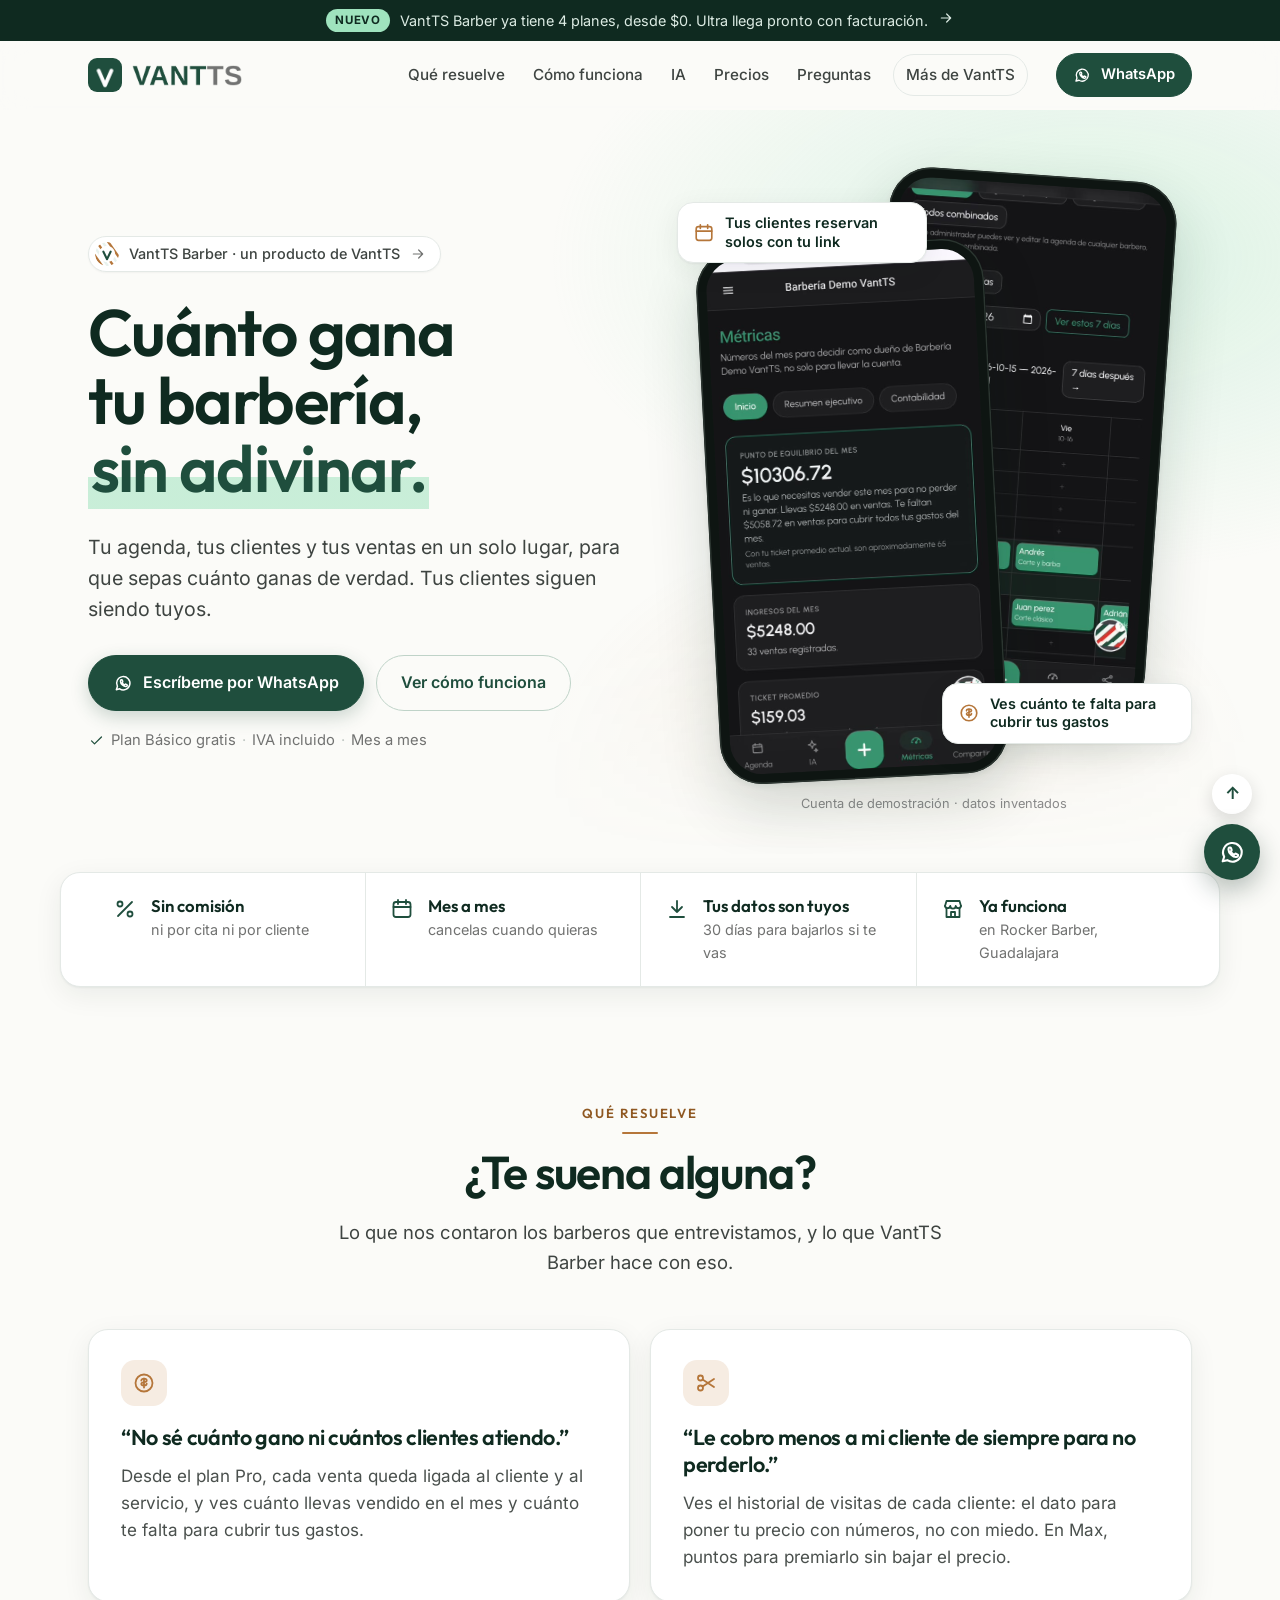
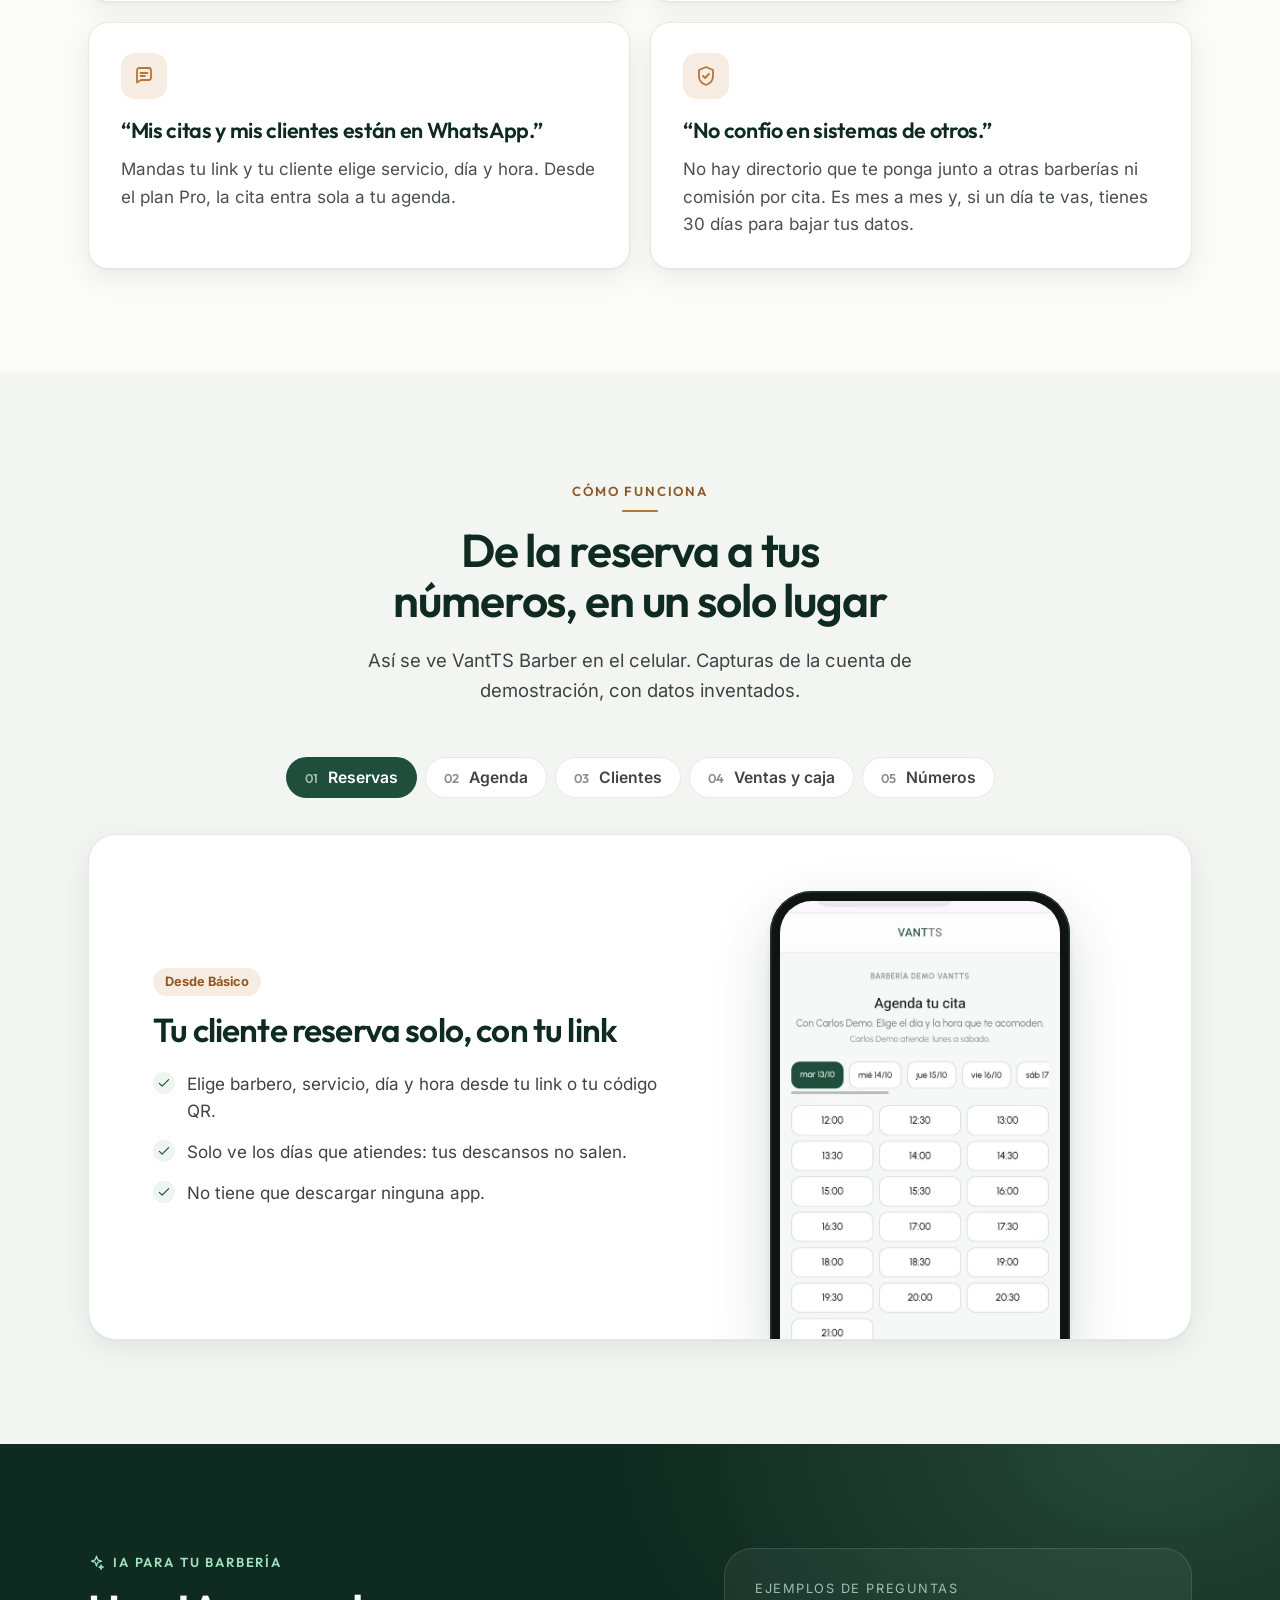
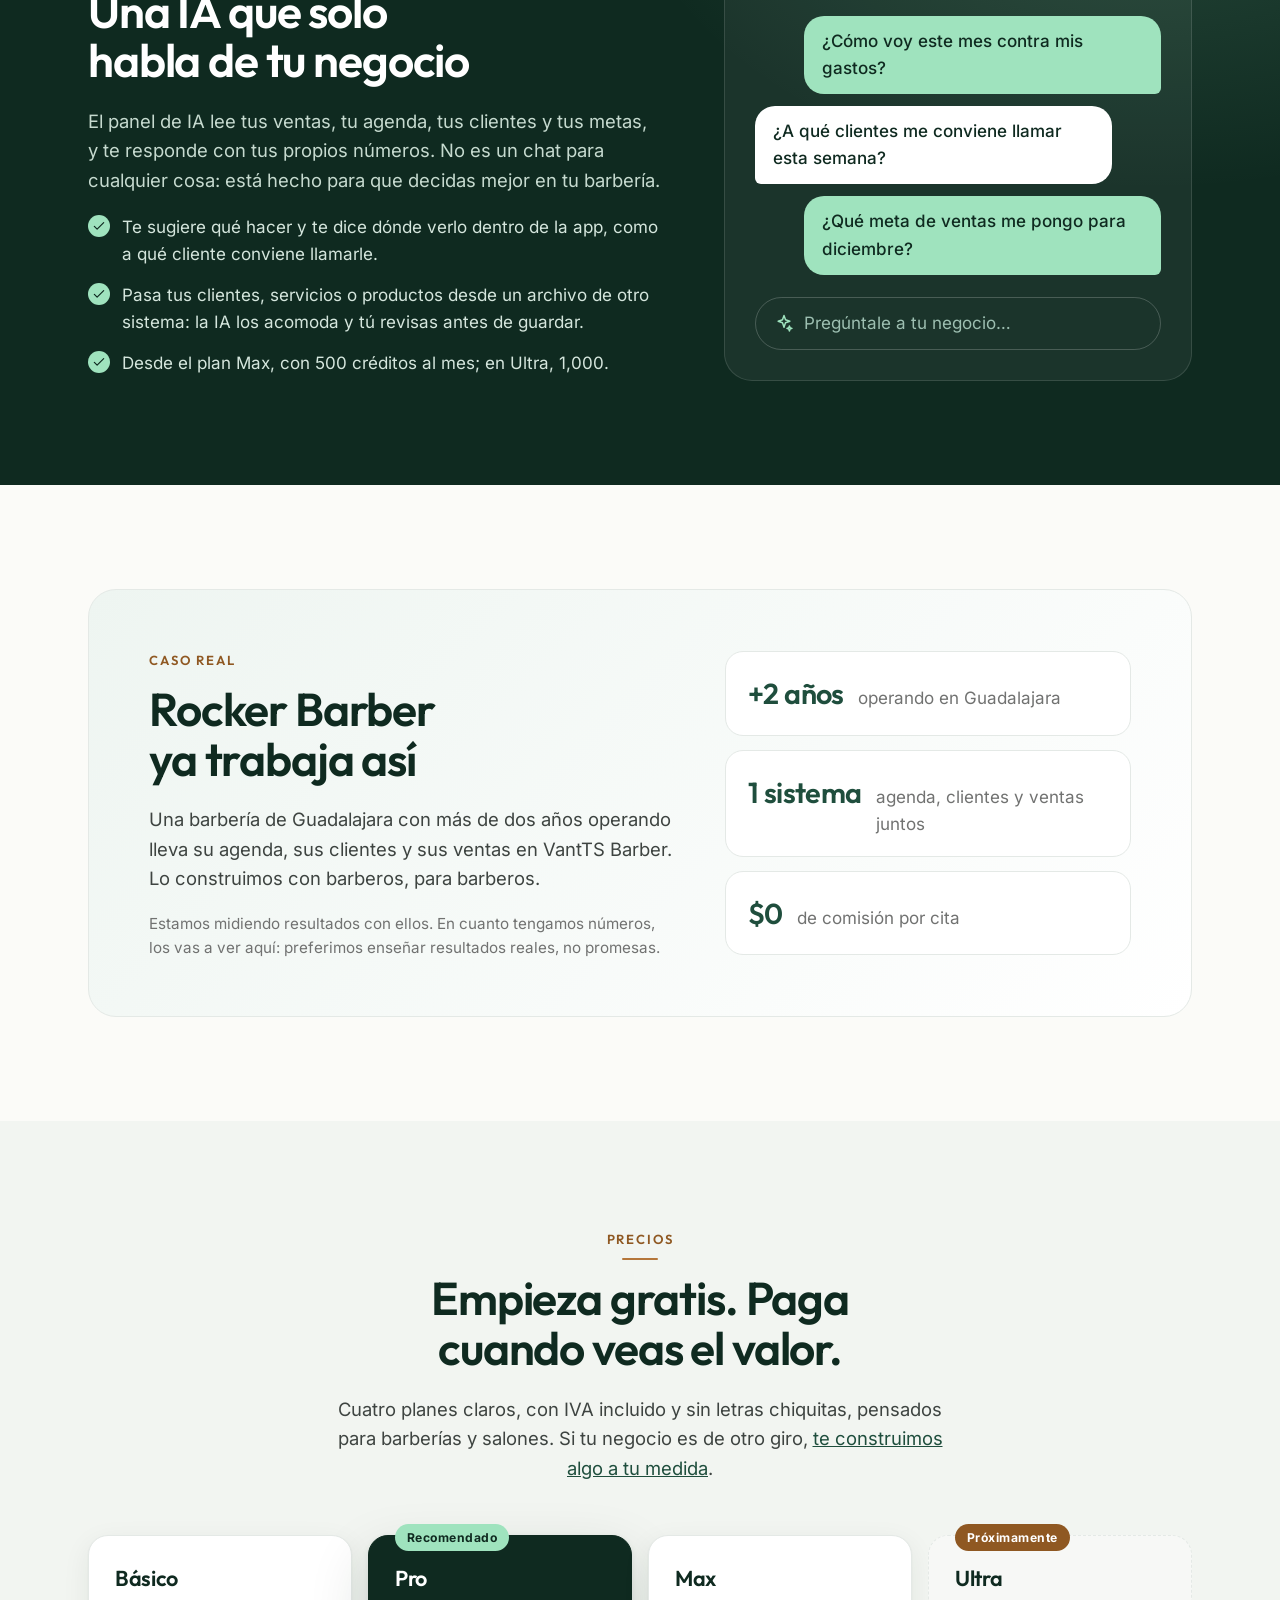
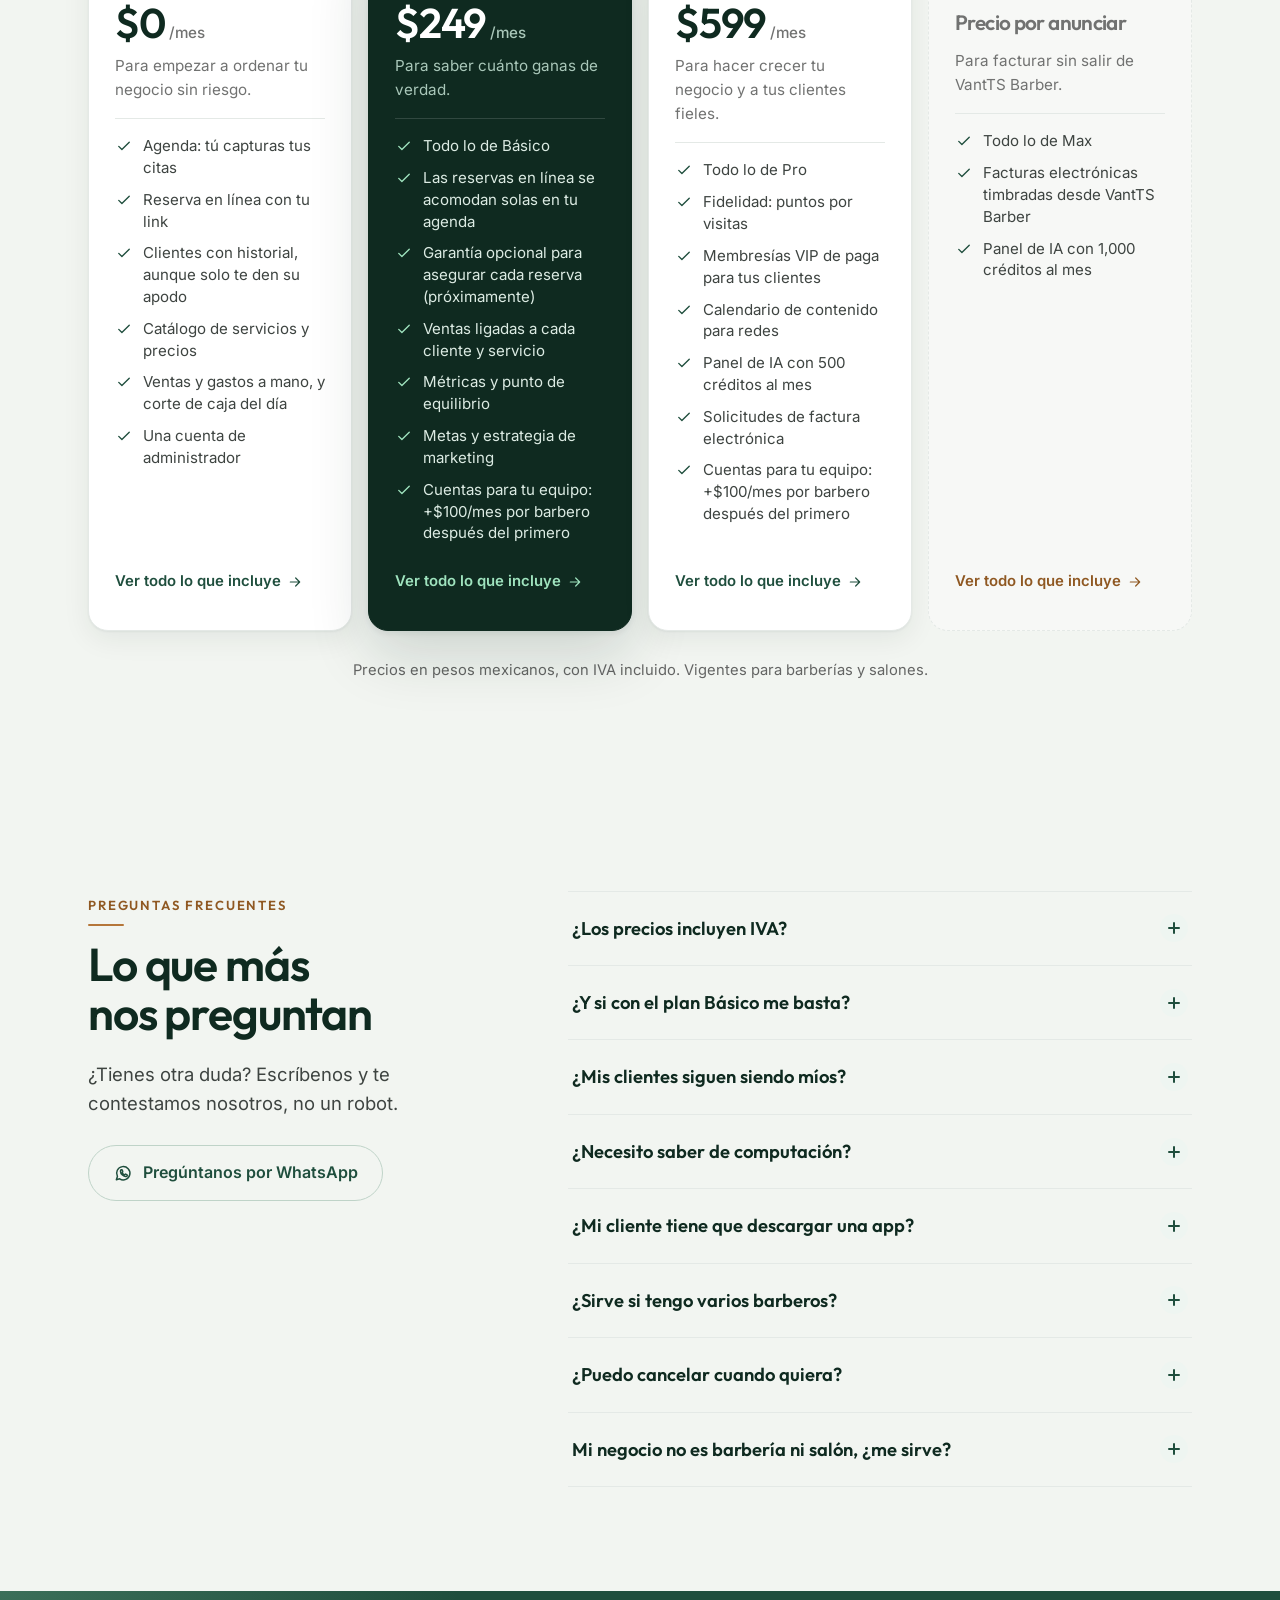
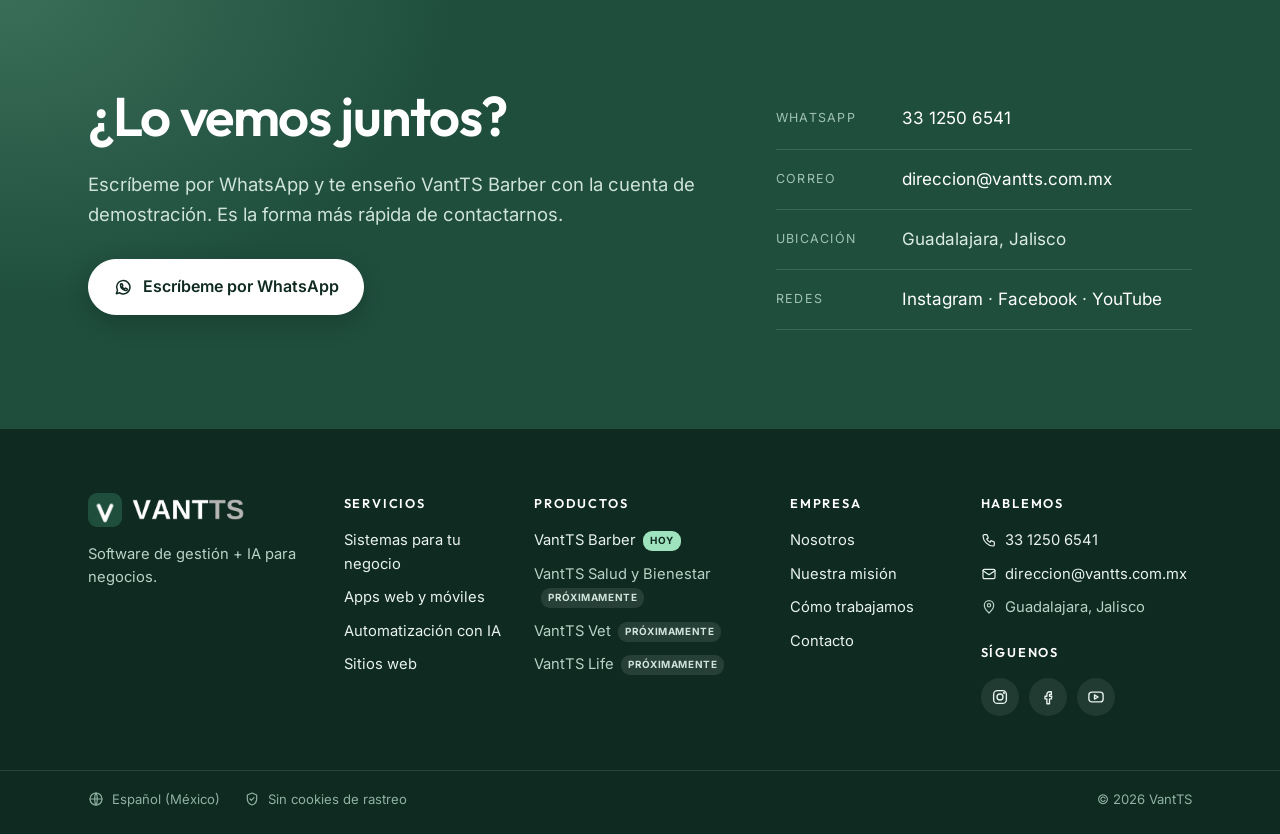
==== barber/index.html @ d2c9c24c "Sitio v4: inicio de VantTS como empresa y VantTS Barber en /barber/; Max con puntos por visitas y ve" ====
<!doctype html>
<html lang="es-MX" class="m-progreso m-hero m-parallax m-cascada m-titulos m-pestanas m-tarjetas m-faq m-botones m-whatsapp m-menu">
<head>
<meta charset="utf-8">
<meta name="viewport" content="width=device-width, initial-scale=1">
<title>VantTS Barber · Cuánto gana tu barbería, sin adivinar</title>
<meta name="description" content="VantTS Barber: tu agenda, tus clientes y tus ventas en un solo lugar, para que sepas cuánto ganas de verdad. Planes Básico gratis, Pro $249 y Max $599 al mes, IVA incluido; Ultra, próximamente.">
<meta name="theme-color" content="#1F4E3D">
<meta property="og:type" content="website">
<meta property="og:locale" content="es_MX">
<meta property="og:url" content="https://vantts.com.mx/barber/">
<meta property="og:title" content="VantTS Barber · Cuánto gana tu barbería, sin adivinar">
<meta property="og:description" content="Tu agenda, tus clientes y tus ventas en un solo lugar. Plan Básico gratis, IVA incluido, mes a mes.">
<meta property="og:image" content="https://vantts.com.mx/assets/icono-512.png">
<link rel="canonical" href="https://vantts.com.mx/barber/">
<link rel="icon" href="../assets/favicon.svg" type="image/svg+xml">
<link rel="icon" href="../assets/favicon-32.png" sizes="32x32">
<link rel="apple-touch-icon" href="../assets/apple-touch-icon.png">
<link rel="preload" href="../assets/fonts/outfit-latin-wght-normal.woff2" as="font" type="font/woff2" crossorigin>
<link rel="stylesheet" href="../assets/style.css">
<link rel="stylesheet" href="../assets/motion.css">
</head>
<body>
<a class="saltar" href="#solucion">Saltar al contenido</a>
<div class="anuncio">
  <a href="#precios"><span class="anuncio-tag">Nuevo</span>VantTS Barber ya tiene 4 planes, desde $0. Ultra llega pronto con facturación.<span class="anuncio-flecha"><svg class="ico" viewBox="0 0 24 24" aria-hidden="true"><path d="M5 12h14M13 6l6 6-6 6"/></svg></span></a>
</div>
<header class="nav" id="nav">
  <div class="contenedor nav-in">
    <a class="nav-logo" href="../" aria-label="VantTS, ir al inicio"><img class="logo-ico" src="../assets/img/icono.png" alt="" width="36" height="36"><img class="logo-texto" src="../assets/img/wordmark.png" alt="VantTS" width="147" height="28"></a>
    <nav class="nav-links" id="navLinks" aria-label="Secciones">
        <a href="#solucion" data-seccion="solucion">Qué resuelve</a>
        <a href="#funciones" data-seccion="funciones">Cómo funciona</a>
        <a href="#ia" data-seccion="ia">IA</a>
        <a href="#precios" data-seccion="precios">Precios</a>
        <a href="#preguntas" data-seccion="preguntas">Preguntas</a>
        <a class="nav-volver" href="../">Más de VantTS</a>
        <a class="nav-wa" href="https://wa.me/523312506541?text=Hola%2C%20vi%20la%20p%C3%A1gina%20de%20VantTS%20Barber%20y%20quiero%20saber%20m%C3%A1s" target="_blank" rel="noopener"><svg class="ico" viewBox="0 0 24 24" aria-hidden="true"><path d="M4 20l1.3-3.9A8 8 0 1 1 8 19z"/><path d="M9.2 8.6c.2-.5.5-.5.8-.5h.5c.2 0 .4 0 .5.4l.7 1.6c.1.2 0 .4-.1.6l-.5.6c-.1.1-.2.3 0 .5.6 1 1.4 1.8 2.5 2.4.2.1.4.1.5 0l.6-.7c.2-.2.4-.2.6-.1l1.6.8c.2.1.3.2.3.4 0 .9-.6 1.6-1.6 1.7-1 .1-2.6-.3-4.3-1.9S9 11.1 9 10.1c0-.6.1-1.1.2-1.5z"/></svg><span>Escríbeme por WhatsApp</span></a>
    </nav>
    <a class="btn btn-chico nav-cta" href="https://wa.me/523312506541?text=Hola%2C%20vi%20la%20p%C3%A1gina%20de%20VantTS%20Barber%20y%20quiero%20saber%20m%C3%A1s" target="_blank" rel="noopener"><svg class="ico" viewBox="0 0 24 24" aria-hidden="true"><path d="M4 20l1.3-3.9A8 8 0 1 1 8 19z"/><path d="M9.2 8.6c.2-.5.5-.5.8-.5h.5c.2 0 .4 0 .5.4l.7 1.6c.1.2 0 .4-.1.6l-.5.6c-.1.1-.2.3 0 .5.6 1 1.4 1.8 2.5 2.4.2.1.4.1.5 0l.6-.7c.2-.2.4-.2.6-.1l1.6.8c.2.1.3.2.3.4 0 .9-.6 1.6-1.6 1.7-1 .1-2.6-.3-4.3-1.9S9 11.1 9 10.1c0-.6.1-1.1.2-1.5z"/></svg><span>WhatsApp</span></a>
    <button class="nav-boton" id="navBoton" aria-label="Abrir menú" aria-expanded="false" aria-controls="navLinks"><span></span><span></span><span></span></button>
  </div>
</header>

<main>

  <section class="hero" id="inicio" aria-label="Inicio">
    <div class="hero-fondo" aria-hidden="true"></div>
    <div class="contenedor hero-grid">
      <div class="hero-texto">
        <a class="pildora" href="../#productos"><img src="../assets/img/vantts-barber-icono.png" alt="" width="22" height="22"><span>VantTS Barber · un producto de VantTS</span><svg class="ico" viewBox="0 0 24 24" aria-hidden="true"><path d="M5 12h14M13 6l6 6-6 6"/></svg></a>
        <h1>Cuánto gana tu barbería, <span class="acento">sin adivinar.</span></h1>
        <p class="lead">Tu agenda, tus clientes y tus ventas en un solo lugar, para que sepas cuánto ganas de verdad. Tus clientes siguen siendo tuyos.</p>
        <div class="cta-fila">
          <a class="btn" href="https://wa.me/523312506541?text=Hola%2C%20vi%20la%20p%C3%A1gina%20de%20VantTS%20Barber%20y%20quiero%20saber%20m%C3%A1s" target="_blank" rel="noopener"><svg class="ico" viewBox="0 0 24 24" aria-hidden="true"><path d="M4 20l1.3-3.9A8 8 0 1 1 8 19z"/><path d="M9.2 8.6c.2-.5.5-.5.8-.5h.5c.2 0 .4 0 .5.4l.7 1.6c.1.2 0 .4-.1.6l-.5.6c-.1.1-.2.3 0 .5.6 1 1.4 1.8 2.5 2.4.2.1.4.1.5 0l.6-.7c.2-.2.4-.2.6-.1l1.6.8c.2.1.3.2.3.4 0 .9-.6 1.6-1.6 1.7-1 .1-2.6-.3-4.3-1.9S9 11.1 9 10.1c0-.6.1-1.1.2-1.5z"/></svg><span>Escríbeme por WhatsApp</span></a>
          <a class="btn btn-sec" href="#funciones"><span>Ver cómo funciona</span></a>
        </div>
        <p class="micro"><svg class="ico" viewBox="0 0 24 24" aria-hidden="true"><path d="M5 12.5l4.2 4.2L19 7"/></svg>Plan Básico gratis <span class="punto">·</span> IVA incluido <span class="punto">·</span> Mes a mes</p>
      </div>
      <div class="hero-visual" aria-label="Capturas de VantTS Barber">
        <figure class="telefono telefono-atras"><img src="../assets/img/agenda.jpg" alt="Agenda de la semana en VantTS Barber, con citas de varios barberos" loading="eager" fetchpriority="high" decoding="async" width="600" height="1153"></figure>
        <figure class="telefono telefono-frente"><img src="../assets/img/metricas.jpg" alt="Métricas del mes: punto de equilibrio y ventas" loading="eager" fetchpriority="high" decoding="async" width="600" height="1153"></figure>
        <div class="chip chip-1"><svg class="ico" viewBox="0 0 24 24" aria-hidden="true"><rect x="3.5" y="5" width="17" height="15" rx="2.5"/><path d="M3.5 10h17M8 3v4M16 3v4"/></svg><span>Tus clientes reservan solos con tu link</span></div>
        <div class="chip chip-2"><svg class="ico" viewBox="0 0 24 24" aria-hidden="true"><circle cx="12" cy="12" r="8.5"/><path d="M12 7.5v9M9.3 9.6c0-1.1 1.1-2 2.7-2s2.7.7 2.7 1.8c0 2.4-5.4 1.1-5.4 3.4 0 1.1 1.2 1.8 2.7 1.8s2.7-.9 2.7-2"/></svg><span>Ves cuánto te falta para cubrir tus gastos</span></div>
        <p class="demo-nota">Cuenta de demostración · datos inventados</p>
      </div>
    </div>
  </section>

  <section class="confianza" aria-label="Por qué confiar">
    <div class="contenedor confianza-grid">
      <div class="conf"><svg class="ico" viewBox="0 0 24 24" aria-hidden="true"><path d="M19 5L5 19"/><circle cx="7" cy="7" r="2.5"/><circle cx="17" cy="17" r="2.5"/></svg><p><strong>Sin comisión</strong><span>ni por cita ni por cliente</span></p></div>
      <div class="conf"><svg class="ico" viewBox="0 0 24 24" aria-hidden="true"><rect x="3.5" y="5" width="17" height="15" rx="2.5"/><path d="M3.5 10h17M8 3v4M16 3v4"/></svg><p><strong>Mes a mes</strong><span>cancelas cuando quieras</span></p></div>
      <div class="conf"><svg class="ico" viewBox="0 0 24 24" aria-hidden="true"><path d="M12 4v11M7 10l5 5 5-5"/><path d="M5 20h14"/></svg><p><strong>Tus datos son tuyos</strong><span>30 días para bajarlos si te vas</span></p></div>
      <div class="conf"><svg class="ico" viewBox="0 0 24 24" aria-hidden="true"><path d="M4 9l1.5-5h13L20 9"/><path d="M4 9a2.7 2.7 0 0 0 5.3 0 2.7 2.7 0 0 0 5.4 0 2.7 2.7 0 0 0 5.3 0"/><path d="M5.5 11.5V20h13v-8.5"/><path d="M10 20v-5h4v5"/></svg><p><strong>Ya funciona</strong><span>en Rocker Barber, Guadalajara</span></p></div>
    </div>
  </section>

  <section class="seccion" id="solucion" aria-label="Qué resuelve">
    <div class="contenedor">
      <div class="encabezado">
        <p class="eyebrow">Qué resuelve</p>
        <h2>¿Te suena alguna?</h2>
        <p class="lead">Lo que nos contaron los barberos que entrevistamos, y lo que VantTS Barber hace con eso.</p>
      </div>
      <div class="dolores">

        <article class="dolor revelar">
          <div class="dolor-ico"><svg class="ico" viewBox="0 0 24 24" aria-hidden="true"><circle cx="12" cy="12" r="8.5"/><path d="M12 7.5v9M9.3 9.6c0-1.1 1.1-2 2.7-2s2.7.7 2.7 1.8c0 2.4-5.4 1.1-5.4 3.4 0 1.1 1.2 1.8 2.7 1.8s2.7-.9 2.7-2"/></svg></div>
          <p class="dolor-frase">“No sé cuánto gano ni cuántos clientes atiendo.”</p>
          <p class="dolor-resp">Desde el plan Pro, cada venta queda ligada al cliente y al servicio, y ves cuánto llevas vendido en el mes y cuánto te falta para cubrir tus gastos.</p>
        </article>

        <article class="dolor revelar">
          <div class="dolor-ico"><svg class="ico" viewBox="0 0 24 24" aria-hidden="true"><circle cx="6.5" cy="7" r="2.5"/><circle cx="6.5" cy="17" r="2.5"/><path d="M8.6 8.4L20 16M8.6 15.6L20 8"/></svg></div>
          <p class="dolor-frase">“Le cobro menos a mi cliente de siempre para no perderlo.”</p>
          <p class="dolor-resp">Ves el historial de visitas de cada cliente: el dato para poner tu precio con números, no con miedo. En Max, puntos para premiarlo sin bajar el precio.</p>
        </article>

        <article class="dolor revelar">
          <div class="dolor-ico"><svg class="ico" viewBox="0 0 24 24" aria-hidden="true"><path d="M5 18.5V6.5A2.5 2.5 0 0 1 7.5 4h9A2.5 2.5 0 0 1 19 6.5v7a2.5 2.5 0 0 1-2.5 2.5H9z"/><path d="M8.5 9h7M8.5 12h4.5"/></svg></div>
          <p class="dolor-frase">“Mis citas y mis clientes están en WhatsApp.”</p>
          <p class="dolor-resp">Mandas tu link y tu cliente elige servicio, día y hora. Desde el plan Pro, la cita entra sola a tu agenda.</p>
        </article>

        <article class="dolor revelar">
          <div class="dolor-ico"><svg class="ico" viewBox="0 0 24 24" aria-hidden="true"><path d="M12 3l7 3v6c0 4.4-3 7.7-7 9-4-1.3-7-4.6-7-9V6z"/><path d="M9 12l2 2 4-4"/></svg></div>
          <p class="dolor-frase">“No confío en sistemas de otros.”</p>
          <p class="dolor-resp">No hay directorio que te ponga junto a otras barberías ni comisión por cita. Es mes a mes y, si un día te vas, tienes 30 días para bajar tus datos.</p>
        </article>
      </div>
    </div>
  </section>

  <section class="seccion seccion-alt" id="funciones" aria-label="Cómo funciona">
    <div class="contenedor">
      <div class="encabezado">
        <p class="eyebrow">Cómo funciona</p>
        <h2>De la reserva a tus números, en un solo lugar</h2>
        <p class="lead">Así se ve VantTS Barber en el celular. Capturas de la cuenta de demostración, con datos inventados.</p>
      </div>
      <div class="tabs" role="tablist" aria-label="Partes de VantTS Barber">
          <button class="tab" role="tab" id="tab-reservas" aria-controls="panel-reservas" aria-selected="true" tabindex="0"><span class="tab-num">01</span>Reservas</button>
          <button class="tab" role="tab" id="tab-agenda" aria-controls="panel-agenda" aria-selected="false" tabindex="-1"><span class="tab-num">02</span>Agenda</button>
          <button class="tab" role="tab" id="tab-clientes" aria-controls="panel-clientes" aria-selected="false" tabindex="-1"><span class="tab-num">03</span>Clientes</button>
          <button class="tab" role="tab" id="tab-ventas" aria-controls="panel-ventas" aria-selected="false" tabindex="-1"><span class="tab-num">04</span>Ventas y caja</button>
          <button class="tab" role="tab" id="tab-numeros" aria-controls="panel-numeros" aria-selected="false" tabindex="-1"><span class="tab-num">05</span>Números</button>
      </div>
      <div class="paneles">
        <div class="panel" role="tabpanel" id="panel-reservas" aria-labelledby="tab-reservas">
          <div class="panel-texto">
            <span class="plan-chip">Desde Básico</span>
            <h3>Tu cliente reserva solo, con tu link</h3>
            <ul class="lista-check">
              <li><svg class="ico" viewBox="0 0 24 24" aria-hidden="true"><path d="M5 12.5l4.2 4.2L19 7"/></svg><span>Elige barbero, servicio, día y hora desde tu link o tu código QR.</span></li>
              <li><svg class="ico" viewBox="0 0 24 24" aria-hidden="true"><path d="M5 12.5l4.2 4.2L19 7"/></svg><span>Solo ve los días que atiendes: tus descansos no salen.</span></li>
              <li><svg class="ico" viewBox="0 0 24 24" aria-hidden="true"><path d="M5 12.5l4.2 4.2L19 7"/></svg><span>No tiene que descargar ninguna app.</span></li>
            </ul>
          </div>
          <div class="panel-visual"><figure class="telefono"><img src="../assets/img/reserva.jpg" alt="Página de reservas: el cliente elige día y hora" loading="lazy" decoding="async" width="600" height="1153"></figure></div>
        </div>
        <div class="panel" role="tabpanel" id="panel-agenda" aria-labelledby="tab-agenda" hidden>
          <div class="panel-texto">
            <span class="plan-chip">Desde Básico</span>
            <h3>Toda tu agenda, de un vistazo</h3>
            <ul class="lista-check">
              <li><svg class="ico" viewBox="0 0 24 24" aria-hidden="true"><path d="M5 12.5l4.2 4.2L19 7"/></svg><span>Por día, semana o mes; de un barbero o de todos combinados.</span></li>
              <li><svg class="ico" viewBox="0 0 24 24" aria-hidden="true"><path d="M5 12.5l4.2 4.2L19 7"/></svg><span>Completas, mueves o cancelas cada cita con un toque.</span></li>
              <li><svg class="ico" viewBox="0 0 24 24" aria-hidden="true"><path d="M5 12.5l4.2 4.2L19 7"/></svg><span>Desde el plan Pro, las reservas en línea entran solas.</span></li>
            </ul>
          </div>
          <div class="panel-visual"><figure class="telefono"><img src="../assets/img/agenda.jpg" alt="Agenda semanal con citas de varios barberos" loading="lazy" decoding="async" width="600" height="1153"></figure></div>
        </div>
        <div class="panel" role="tabpanel" id="panel-clientes" aria-labelledby="tab-clientes" hidden>
          <div class="panel-texto">
            <span class="plan-chip">Desde Básico</span>
            <h3>Cada cliente, con su historial</h3>
            <ul class="lista-check">
              <li><svg class="ico" viewBox="0 0 24 24" aria-hidden="true"><path d="M5 12.5l4.2 4.2L19 7"/></svg><span>Su historial de visitas, aunque solo te dé su apodo.</span></li>
              <li><svg class="ico" viewBox="0 0 24 24" aria-hidden="true"><path d="M5 12.5l4.2 4.2L19 7"/></svg><span>Te marca a quién toca llamarle (25 días sin venir), quién está en riesgo (45) y a quién ya perdiste (90).</span></li>
              <li><svg class="ico" viewBox="0 0 24 24" aria-hidden="true"><path d="M5 12.5l4.2 4.2L19 7"/></svg><span>Le llamas o le escribes por WhatsApp con un toque.</span></li>
            </ul>
          </div>
          <div class="panel-visual"><figure class="telefono"><img src="../assets/img/clientes.jpg" alt="Clientes con tarjetas de para llamar, en riesgo y nuevos sin regresar" loading="lazy" decoding="async" width="600" height="1153"></figure></div>
        </div>
        <div class="panel" role="tabpanel" id="panel-ventas" aria-labelledby="tab-ventas" hidden>
          <div class="panel-texto">
            <span class="plan-chip">Desde Básico</span>
            <h3>Tus ventas y tu caja, al día</h3>
            <ul class="lista-check">
              <li><svg class="ico" viewBox="0 0 24 24" aria-hidden="true"><path d="M5 12.5l4.2 4.2L19 7"/></svg><span>Anotas cada venta y su propina en segundos; desde el plan Pro, ligada al cliente y al servicio.</span></li>
              <li><svg class="ico" viewBox="0 0 24 24" aria-hidden="true"><path d="M5 12.5l4.2 4.2L19 7"/></svg><span>Apuntas tus gastos del día.</span></li>
              <li><svg class="ico" viewBox="0 0 24 24" aria-hidden="true"><path d="M5 12.5l4.2 4.2L19 7"/></svg><span>Con el cierre del día ves al momento si sobra o falta efectivo.</span></li>
            </ul>
          </div>
          <div class="panel-visual"><figure class="telefono"><img src="../assets/img/ventas.jpg" alt="Formulario para registrar una venta" loading="lazy" decoding="async" width="600" height="1153"></figure></div>
        </div>
        <div class="panel" role="tabpanel" id="panel-numeros" aria-labelledby="tab-numeros" hidden>
          <div class="panel-texto">
            <span class="plan-chip">Desde Pro</span>
            <h3>Cuánto ganas de verdad</h3>
            <ul class="lista-check">
              <li><svg class="ico" viewBox="0 0 24 24" aria-hidden="true"><path d="M5 12.5l4.2 4.2L19 7"/></svg><span>Cuánto llevas vendido este mes y cuánto te falta para cubrir tus gastos.</span></li>
              <li><svg class="ico" viewBox="0 0 24 24" aria-hidden="true"><path d="M5 12.5l4.2 4.2L19 7"/></svg><span>Tu ticket promedio, tus gastos fijos y variables y tu margen.</span></li>
              <li><svg class="ico" viewBox="0 0 24 24" aria-hidden="true"><path d="M5 12.5l4.2 4.2L19 7"/></svg><span>Sin cuaderno ni calculadora.</span></li>
            </ul>
          </div>
          <div class="panel-visual"><figure class="telefono"><img src="../assets/img/metricas.jpg" alt="Métricas del mes con el punto de equilibrio" loading="lazy" decoding="async" width="600" height="1153"></figure></div>
        </div>
      </div>
    </div>
  </section>

  <section class="seccion seccion-oscura" id="ia" aria-label="Inteligencia artificial">
    <div class="contenedor ia-grid">
      <div class="ia-texto">
        <p class="eyebrow eyebrow-claro"><svg class="ico" viewBox="0 0 24 24" aria-hidden="true"><path d="M12 3l1.8 5.2L19 10l-5.2 1.8L12 17l-1.8-5.2L5 10l5.2-1.8z"/><path d="M18.5 15.5l.8 2.2 2.2.8-2.2.8-.8 2.2-.8-2.2-2.2-.8 2.2-.8z"/></svg>IA para tu barbería</p>
        <h2>Una IA que solo habla de tu negocio</h2>
        <p class="lead">El panel de IA lee tus ventas, tu agenda, tus clientes y tus metas, y te responde con tus propios números. No es un chat para cualquier cosa: está hecho para que decidas mejor en tu barbería.</p>
        <ul class="lista-check lista-clara">
          <li><svg class="ico" viewBox="0 0 24 24" aria-hidden="true"><path d="M5 12.5l4.2 4.2L19 7"/></svg><span>Te sugiere qué hacer y te dice dónde verlo dentro de la app, como a qué cliente conviene llamarle.</span></li>
          <li><svg class="ico" viewBox="0 0 24 24" aria-hidden="true"><path d="M5 12.5l4.2 4.2L19 7"/></svg><span>Pasa tus clientes, servicios o productos desde un archivo de otro sistema: la IA los acomoda y tú revisas antes de guardar.</span></li>
          <li><svg class="ico" viewBox="0 0 24 24" aria-hidden="true"><path d="M5 12.5l4.2 4.2L19 7"/></svg><span>Desde el plan Max, con 500 créditos al mes; en Ultra, 1,000.</span></li>
        </ul>
      </div>
      <div class="ia-ejemplos" aria-label="Ejemplos de preguntas">
        <p class="ia-etiqueta">Ejemplos de preguntas</p>
        <div class="burbuja">¿Cómo voy este mes contra mis gastos?</div>
        <div class="burbuja">¿A qué clientes me conviene llamar esta semana?</div>
        <div class="burbuja">¿Qué meta de ventas me pongo para diciembre?</div>
        <div class="ia-campo"><svg class="ico" viewBox="0 0 24 24" aria-hidden="true"><path d="M12 3l1.8 5.2L19 10l-5.2 1.8L12 17l-1.8-5.2L5 10l5.2-1.8z"/><path d="M18.5 15.5l.8 2.2 2.2.8-2.2.8-.8 2.2-.8-2.2-2.2-.8 2.2-.8z"/></svg><span>Pregúntale a tu negocio…</span></div>
      </div>
    </div>
  </section>

  <section class="seccion" id="casos" aria-label="Casos">
    <div class="contenedor">
      <div class="caso revelar">
        <div class="caso-texto">
          <p class="eyebrow">Caso real</p>
          <h2>Rocker Barber ya trabaja así</h2>
          <p class="lead">Una barbería de Guadalajara con más de dos años operando lleva su agenda, sus clientes y sus ventas en VantTS Barber. Lo construimos con barberos, para barberos.</p>
          <p class="caso-nota">Estamos midiendo resultados con ellos. En cuanto tengamos números, los vas a ver aquí: preferimos enseñar resultados reales, no promesas.</p>
        </div>
        <div class="caso-datos">
          <div class="dato"><strong>+2 años</strong><span>operando en Guadalajara</span></div>
          <div class="dato"><strong>1 sistema</strong><span>agenda, clientes y ventas juntos</span></div>
          <div class="dato"><strong>$0</strong><span>de comisión por cita</span></div>
        </div>
      </div>
    </div>
  </section>

  <section class="seccion seccion-alt" id="precios" aria-label="Precios">
    <div class="contenedor">
      <div class="encabezado">
        <p class="eyebrow">Precios</p>
        <h2>Empieza gratis. Paga cuando veas el valor.</h2>
        <p class="lead">Cuatro planes claros, con IVA incluido y sin letras chiquitas, pensados para barberías y salones. Si tu negocio es de otro giro, <a href="../#servicios">te construimos algo a tu medida</a>.</p>
      </div>
      <div class="planes">

        <div class="plan">
          
          <h3>Básico</h3>
          <div class="plan-precio">$0<span>/mes</span></div>
          <p class="plan-sub">Para empezar a ordenar tu negocio sin riesgo.</p>
          <ul>
            <li><svg class="ico" viewBox="0 0 24 24" aria-hidden="true"><path d="M5 12.5l4.2 4.2L19 7"/></svg><span>Agenda: tú capturas tus citas</span></li>
            <li><svg class="ico" viewBox="0 0 24 24" aria-hidden="true"><path d="M5 12.5l4.2 4.2L19 7"/></svg><span>Reserva en línea con tu link</span></li>
            <li><svg class="ico" viewBox="0 0 24 24" aria-hidden="true"><path d="M5 12.5l4.2 4.2L19 7"/></svg><span>Clientes con historial, aunque solo te den su apodo</span></li>
            <li><svg class="ico" viewBox="0 0 24 24" aria-hidden="true"><path d="M5 12.5l4.2 4.2L19 7"/></svg><span>Catálogo de servicios y precios</span></li>
            <li><svg class="ico" viewBox="0 0 24 24" aria-hidden="true"><path d="M5 12.5l4.2 4.2L19 7"/></svg><span>Ventas y gastos a mano, y corte de caja del día</span></li>
            <li><svg class="ico" viewBox="0 0 24 24" aria-hidden="true"><path d="M5 12.5l4.2 4.2L19 7"/></svg><span>Una cuenta de administrador</span></li>
          </ul>
          <button type="button" class="plan-ver" data-plan="basico" aria-haspopup="dialog">Ver todo lo que incluye<svg class="ico" viewBox="0 0 24 24" aria-hidden="true"><path d="M5 12h14M13 6l6 6-6 6"/></svg></button>
        </div>

        <div class="plan destacado">
          <div class="plan-etiqueta">Recomendado</div>
          <h3>Pro</h3>
          <div class="plan-precio">$249<span>/mes</span></div>
          <p class="plan-sub">Para saber cuánto ganas de verdad.</p>
          <ul>
            <li><svg class="ico" viewBox="0 0 24 24" aria-hidden="true"><path d="M5 12.5l4.2 4.2L19 7"/></svg><span>Todo lo de Básico</span></li>
            <li><svg class="ico" viewBox="0 0 24 24" aria-hidden="true"><path d="M5 12.5l4.2 4.2L19 7"/></svg><span>Las reservas en línea se acomodan solas en tu agenda</span></li>
            <li><svg class="ico" viewBox="0 0 24 24" aria-hidden="true"><path d="M5 12.5l4.2 4.2L19 7"/></svg><span>Garantía opcional para asegurar cada reserva (próximamente)</span></li>
            <li><svg class="ico" viewBox="0 0 24 24" aria-hidden="true"><path d="M5 12.5l4.2 4.2L19 7"/></svg><span>Ventas ligadas a cada cliente y servicio</span></li>
            <li><svg class="ico" viewBox="0 0 24 24" aria-hidden="true"><path d="M5 12.5l4.2 4.2L19 7"/></svg><span>Métricas y punto de equilibrio</span></li>
            <li><svg class="ico" viewBox="0 0 24 24" aria-hidden="true"><path d="M5 12.5l4.2 4.2L19 7"/></svg><span>Metas y estrategia de marketing</span></li>
            <li><svg class="ico" viewBox="0 0 24 24" aria-hidden="true"><path d="M5 12.5l4.2 4.2L19 7"/></svg><span>Cuentas para tu equipo: +$100/mes por barbero después del primero</span></li>
          </ul>
          <button type="button" class="plan-ver" data-plan="pro" aria-haspopup="dialog">Ver todo lo que incluye<svg class="ico" viewBox="0 0 24 24" aria-hidden="true"><path d="M5 12h14M13 6l6 6-6 6"/></svg></button>
        </div>

        <div class="plan">
          
          <h3>Max</h3>
          <div class="plan-precio">$599<span>/mes</span></div>
          <p class="plan-sub">Para hacer crecer tu negocio y a tus clientes fieles.</p>
          <ul>
            <li><svg class="ico" viewBox="0 0 24 24" aria-hidden="true"><path d="M5 12.5l4.2 4.2L19 7"/></svg><span>Todo lo de Pro</span></li>
            <li><svg class="ico" viewBox="0 0 24 24" aria-hidden="true"><path d="M5 12.5l4.2 4.2L19 7"/></svg><span>Fidelidad: puntos por visitas</span></li>
            <li><svg class="ico" viewBox="0 0 24 24" aria-hidden="true"><path d="M5 12.5l4.2 4.2L19 7"/></svg><span>Membresías VIP de paga para tus clientes</span></li>
            <li><svg class="ico" viewBox="0 0 24 24" aria-hidden="true"><path d="M5 12.5l4.2 4.2L19 7"/></svg><span>Calendario de contenido para redes</span></li>
            <li><svg class="ico" viewBox="0 0 24 24" aria-hidden="true"><path d="M5 12.5l4.2 4.2L19 7"/></svg><span>Panel de IA con 500 créditos al mes</span></li>
            <li><svg class="ico" viewBox="0 0 24 24" aria-hidden="true"><path d="M5 12.5l4.2 4.2L19 7"/></svg><span>Solicitudes de factura electrónica</span></li>
            <li><svg class="ico" viewBox="0 0 24 24" aria-hidden="true"><path d="M5 12.5l4.2 4.2L19 7"/></svg><span>Cuentas para tu equipo: +$100/mes por barbero después del primero</span></li>
          </ul>
          <button type="button" class="plan-ver" data-plan="max" aria-haspopup="dialog">Ver todo lo que incluye<svg class="ico" viewBox="0 0 24 24" aria-hidden="true"><path d="M5 12h14M13 6l6 6-6 6"/></svg></button>
        </div>

        <div class="plan proximo">
          <div class="plan-etiqueta">Próximamente</div>
          <h3>Ultra</h3>
          <div class="plan-precio pronto">Precio por anunciar</div>
          <p class="plan-sub">Para facturar sin salir de VantTS Barber.</p>
          <ul>
            <li><svg class="ico" viewBox="0 0 24 24" aria-hidden="true"><path d="M5 12.5l4.2 4.2L19 7"/></svg><span>Todo lo de Max</span></li>
            <li><svg class="ico" viewBox="0 0 24 24" aria-hidden="true"><path d="M5 12.5l4.2 4.2L19 7"/></svg><span>Facturas electrónicas timbradas desde VantTS Barber</span></li>
            <li><svg class="ico" viewBox="0 0 24 24" aria-hidden="true"><path d="M5 12.5l4.2 4.2L19 7"/></svg><span>Panel de IA con 1,000 créditos al mes</span></li>
          </ul>
          <button type="button" class="plan-ver" data-plan="ultra" aria-haspopup="dialog">Ver todo lo que incluye<svg class="ico" viewBox="0 0 24 24" aria-hidden="true"><path d="M5 12h14M13 6l6 6-6 6"/></svg></button>
        </div>
      </div>
      <p class="nota">Precios en pesos mexicanos, con IVA incluido. Vigentes para barberías y salones.</p>
    </div>

  <dialog class="plan-dialogo" id="planDialogo" aria-labelledby="planDialogoTitulo">
    <div class="pd-caja">
      <div class="pd-barra">
        <h2 id="planDialogoTitulo" class="pd-h2">Todo lo que incluye cada plan</h2>
        <button type="button" class="pd-cerrar" data-cerrar aria-label="Cerrar">×</button>
      </div>
      <div class="pd-tabs" role="tablist" aria-label="Planes"><button type="button" role="tab" id="pdt-basico" aria-controls="pdp-basico" aria-selected="false" tabindex="-1" data-plan="basico">Básico</button><button type="button" role="tab" id="pdt-pro" aria-controls="pdp-pro" aria-selected="false" tabindex="-1" data-plan="pro">Pro</button><button type="button" role="tab" id="pdt-max" aria-controls="pdp-max" aria-selected="false" tabindex="-1" data-plan="max">Max</button><button type="button" role="tab" id="pdt-ultra" aria-controls="pdp-ultra" aria-selected="false" tabindex="-1" data-plan="ultra">Ultra</button></div>
      <div class="pd-cuerpo">
      <section class="pd-panel" role="tabpanel" id="pdp-basico" aria-labelledby="pdt-basico" hidden>
        <header class="pd-cab"><h3>Básico</h3><span class="pd-precio">$0<small>/mes, IVA incluido</small></span><p>Para empezar a ordenar tu negocio sin riesgo.</p><p class="pd-nota">Una cuenta de administrador.</p></header>
        <p class="pd-titulo">Incluye</p>
        <div class="pd-grupo"><h4>Agenda y caja</h4><ul><li><svg class="ico" viewBox="0 0 24 24" aria-hidden="true"><path d="M5 12.5l4.2 4.2L19 7"/></svg><span><strong>Agenda de citas</strong><span class="pd-det">Tú capturas cada cita.</span></span></li><li><svg class="ico" viewBox="0 0 24 24" aria-hidden="true"><path d="M5 12.5l4.2 4.2L19 7"/></svg><span><strong>Reserva en línea con tu link</strong><span class="pd-det">Tu cliente elige servicio, día y hora desde tu link y tú confirmas la cita con un toque.</span></span></li><li><svg class="ico" viewBox="0 0 24 24" aria-hidden="true"><path d="M5 12.5l4.2 4.2L19 7"/></svg><span><strong>Agenda para cada barbero</strong><span class="pd-det">Tus barberos aparecen en la agenda y el cliente elige con quién; tú la manejas desde tu cuenta.</span></span></li><li><svg class="ico" viewBox="0 0 24 24" aria-hidden="true"><path d="M5 12.5l4.2 4.2L19 7"/></svg><span><strong>Días de trabajo</strong><span class="pd-det">Eliges qué días atiendes.</span></span></li><li><svg class="ico" viewBox="0 0 24 24" aria-hidden="true"><path d="M5 12.5l4.2 4.2L19 7"/></svg><span><strong>Registro de ventas a mano</strong><span class="pd-det">Anotas cada venta y su propina en la app.</span></span></li><li><svg class="ico" viewBox="0 0 24 24" aria-hidden="true"><path d="M5 12.5l4.2 4.2L19 7"/></svg><span><strong>Registro de gastos</strong><span class="pd-det">Lo que pagas, incluido lo que sale de la caja.</span></span></li><li><svg class="ico" viewBox="0 0 24 24" aria-hidden="true"><path d="M5 12.5l4.2 4.2L19 7"/></svg><span><strong>Cierre del día y corte de caja</strong><span class="pd-det">El corte cuadra con tus ventas del día, dejas fondo de caja y te queda el PDF.</span></span></li></ul></div><div class="pd-grupo"><h4>Clientes</h4><ul><li><svg class="ico" viewBox="0 0 24 24" aria-hidden="true"><path d="M5 12.5l4.2 4.2L19 7"/></svg><span><strong>Clientes con historial</strong><span class="pd-det">Aunque solo te den su apodo; de paso o frecuentes.</span></span></li><li><svg class="ico" viewBox="0 0 24 24" aria-hidden="true"><path d="M5 12.5l4.2 4.2L19 7"/></svg><span><strong>Niveles por visitas</strong><span class="pd-det">Tus clientes suben de nivel según cuántas veces vienen.</span></span></li><li><svg class="ico" viewBox="0 0 24 24" aria-hidden="true"><path d="M5 12.5l4.2 4.2L19 7"/></svg><span><strong>Listas de a quién llamar</strong><span class="pd-det">Quién lleva días sin venir, quién está en riesgo y quién no ha regresado, con botón de WhatsApp y mensaje listo.</span></span></li><li><svg class="ico" viewBox="0 0 24 24" aria-hidden="true"><path d="M5 12.5l4.2 4.2L19 7"/></svg><span><strong>Registro del cliente frecuente</strong><span class="pd-det">Le mandas un link y él llena sus datos.</span></span></li><li><svg class="ico" viewBox="0 0 24 24" aria-hidden="true"><path d="M5 12.5l4.2 4.2L19 7"/></svg><span><strong>Aviso de privacidad de tu barbería</strong><span class="pd-det">Listo para compartir con tus clientes.</span></span></li><li><svg class="ico" viewBox="0 0 24 24" aria-hidden="true"><path d="M5 12.5l4.2 4.2L19 7"/></svg><span><strong>Expediente del cliente en PDF</strong></span></li><li><svg class="ico" viewBox="0 0 24 24" aria-hidden="true"><path d="M5 12.5l4.2 4.2L19 7"/></svg><span><strong>Botón “No llegó”</strong><span class="pd-det">Lleva la cuenta de las faltas de cada cliente.</span></span></li></ul></div><div class="pd-grupo"><h4>Tu negocio</h4><ul><li><svg class="ico" viewBox="0 0 24 24" aria-hidden="true"><path d="M5 12.5l4.2 4.2L19 7"/></svg><span><strong>Catálogo de servicios y precios</strong><span class="pd-det">Con la duración de cada servicio.</span></span></li><li><svg class="ico" viewBox="0 0 24 24" aria-hidden="true"><path d="M5 12.5l4.2 4.2L19 7"/></svg><span><strong>Bandeja de avisos</strong><span class="pd-det">Avisos al celular y un resumen diario a las 8 a.m.: cumpleaños, VIP por vencer, qué toca comprar.</span></span></li><li><svg class="ico" viewBox="0 0 24 24" aria-hidden="true"><path d="M5 12.5l4.2 4.2L19 7"/></svg><span><strong>Pídenos mejoras</strong><span class="pd-det">Tú o tu equipo nos piden cambios para su sistema.</span></span></li></ul></div>
        
      </section><section class="pd-panel" role="tabpanel" id="pdp-pro" aria-labelledby="pdt-pro" hidden>
        <header class="pd-cab"><h3>Pro</h3><span class="pd-precio">$249<small>/mes, IVA incluido</small></span><p>Para saber cuánto ganas de verdad.</p></header>
        <p class="pd-titulo">Lo que agrega Pro</p>
        <div class="pd-grupo"><h4>Agenda y equipo</h4><ul><li><svg class="ico" viewBox="0 0 24 24" aria-hidden="true"><path d="M5 12.5l4.2 4.2L19 7"/></svg><span><strong>Las reservas de tu link entran solas a tu agenda</strong><span class="pd-det">Sin que tengas que confirmarlas.</span></span></li><li><svg class="ico" viewBox="0 0 24 24" aria-hidden="true"><path d="M5 12.5l4.2 4.2L19 7"/></svg><span><strong>Garantía para asegurar cada reserva</strong><span class="pd-pronto">Próximamente</span><span class="pd-det">Un depósito con tarjeta al reservar, que se regresa completo si el cliente cancela con 1 hora o más.</span></span></li><li><svg class="ico" viewBox="0 0 24 24" aria-hidden="true"><path d="M5 12.5l4.2 4.2L19 7"/></svg><span><strong>Recordatorios por WhatsApp</strong><span class="pd-pronto">Próximamente</span><span class="pd-det">A tu cliente, 1 día antes y 1 hora antes de su cita.</span></span></li><li><svg class="ico" viewBox="0 0 24 24" aria-hidden="true"><path d="M5 12.5l4.2 4.2L19 7"/></svg><span><strong>Cuentas para tu equipo</strong><span class="pd-det">Cada barbero con su cuenta: +$100 al mes por cada uno después del primero.</span></span></li><li><svg class="ico" viewBox="0 0 24 24" aria-hidden="true"><path d="M5 12.5l4.2 4.2L19 7"/></svg><span><strong>Roles y permisos</strong><span class="pd-det">Administrador, encargado, barbero o recepción: tú decides qué ve cada quien.</span></span></li><li><svg class="ico" viewBox="0 0 24 24" aria-hidden="true"><path d="M5 12.5l4.2 4.2L19 7"/></svg><span><strong>Cambio de días con tu aprobación</strong><span class="pd-det">Tus barberos piden cambiar sus días y tú apruebas.</span></span></li><li><svg class="ico" viewBox="0 0 24 24" aria-hidden="true"><path d="M5 12.5l4.2 4.2L19 7"/></svg><span><strong>Peticiones de tus clientes</strong><span class="pd-det">Cambios o reagendas de citas que apruebas o rechazas.</span></span></li></ul></div><div class="pd-grupo"><h4>Dinero</h4><ul><li><svg class="ico" viewBox="0 0 24 24" aria-hidden="true"><path d="M5 12.5l4.2 4.2L19 7"/></svg><span><strong>Ventas ligadas a cada cliente y servicio</strong><span class="pd-det">Sabes quién te compró qué, y alimentan tus métricas.</span></span></li><li><svg class="ico" viewBox="0 0 24 24" aria-hidden="true"><path d="M5 12.5l4.2 4.2L19 7"/></svg><span><strong>Inventario</strong><span class="pd-det">Productos, existencias, aviso de poco stock y qué toca comprar.</span></span></li><li><svg class="ico" viewBox="0 0 24 24" aria-hidden="true"><path d="M5 12.5l4.2 4.2L19 7"/></svg><span><strong>Métricas y punto de equilibrio</strong><span class="pd-det">Cómo va tu negocio en gráficas y cuánto necesitas vender para no perder.</span></span></li><li><svg class="ico" viewBox="0 0 24 24" aria-hidden="true"><path d="M5 12.5l4.2 4.2L19 7"/></svg><span><strong>Contabilidad</strong><span class="pd-det">Balance y estado de resultados.</span></span></li><li><svg class="ico" viewBox="0 0 24 24" aria-hidden="true"><path d="M5 12.5l4.2 4.2L19 7"/></svg><span><strong>Reportes y resumen ejecutivo</strong><span class="pd-det">Movimientos, clientes, ventas por forma de pago, por barbero y por origen, y tus números clave en una pantalla.</span></span></li></ul></div><div class="pd-grupo"><h4>Marketing</h4><ul><li><svg class="ico" viewBox="0 0 24 24" aria-hidden="true"><path d="M5 12.5l4.2 4.2L19 7"/></svg><span><strong>Promociones y descuentos</strong><span class="pd-det">Promociones con vigencia y descuentos de un solo uso.</span></span></li><li><svg class="ico" viewBox="0 0 24 24" aria-hidden="true"><path d="M5 12.5l4.2 4.2L19 7"/></svg><span><strong>Metas y estrategia de marketing</strong><span class="pd-det">Con ideas listas y guía por tema.</span></span></li><li><svg class="ico" viewBox="0 0 24 24" aria-hidden="true"><path d="M5 12.5l4.2 4.2L19 7"/></svg><span><strong>Avance de tus metas</strong><span class="pd-det">Línea de tiempo y gráfica de avance.</span></span></li></ul></div>
        <details class="pd-hereda"><summary>Y todo lo de Básico <span>(17)</span></summary><div class="pd-grupo"><h4>Agenda y caja</h4><ul><li><svg class="ico" viewBox="0 0 24 24" aria-hidden="true"><path d="M5 12.5l4.2 4.2L19 7"/></svg><span><strong>Agenda de citas</strong><span class="pd-det">Tú capturas cada cita.</span></span></li><li><svg class="ico" viewBox="0 0 24 24" aria-hidden="true"><path d="M5 12.5l4.2 4.2L19 7"/></svg><span><strong>Reserva en línea con tu link</strong><span class="pd-det">Tu cliente elige servicio, día y hora desde tu link y tú confirmas la cita con un toque.</span></span></li><li><svg class="ico" viewBox="0 0 24 24" aria-hidden="true"><path d="M5 12.5l4.2 4.2L19 7"/></svg><span><strong>Agenda para cada barbero</strong><span class="pd-det">Tus barberos aparecen en la agenda y el cliente elige con quién; tú la manejas desde tu cuenta.</span></span></li><li><svg class="ico" viewBox="0 0 24 24" aria-hidden="true"><path d="M5 12.5l4.2 4.2L19 7"/></svg><span><strong>Días de trabajo</strong><span class="pd-det">Eliges qué días atiendes.</span></span></li><li><svg class="ico" viewBox="0 0 24 24" aria-hidden="true"><path d="M5 12.5l4.2 4.2L19 7"/></svg><span><strong>Registro de ventas a mano</strong><span class="pd-det">Anotas cada venta y su propina en la app.</span></span></li><li><svg class="ico" viewBox="0 0 24 24" aria-hidden="true"><path d="M5 12.5l4.2 4.2L19 7"/></svg><span><strong>Registro de gastos</strong><span class="pd-det">Lo que pagas, incluido lo que sale de la caja.</span></span></li><li><svg class="ico" viewBox="0 0 24 24" aria-hidden="true"><path d="M5 12.5l4.2 4.2L19 7"/></svg><span><strong>Cierre del día y corte de caja</strong><span class="pd-det">El corte cuadra con tus ventas del día, dejas fondo de caja y te queda el PDF.</span></span></li></ul></div><div class="pd-grupo"><h4>Clientes</h4><ul><li><svg class="ico" viewBox="0 0 24 24" aria-hidden="true"><path d="M5 12.5l4.2 4.2L19 7"/></svg><span><strong>Clientes con historial</strong><span class="pd-det">Aunque solo te den su apodo; de paso o frecuentes.</span></span></li><li><svg class="ico" viewBox="0 0 24 24" aria-hidden="true"><path d="M5 12.5l4.2 4.2L19 7"/></svg><span><strong>Niveles por visitas</strong><span class="pd-det">Tus clientes suben de nivel según cuántas veces vienen.</span></span></li><li><svg class="ico" viewBox="0 0 24 24" aria-hidden="true"><path d="M5 12.5l4.2 4.2L19 7"/></svg><span><strong>Listas de a quién llamar</strong><span class="pd-det">Quién lleva días sin venir, quién está en riesgo y quién no ha regresado, con botón de WhatsApp y mensaje listo.</span></span></li><li><svg class="ico" viewBox="0 0 24 24" aria-hidden="true"><path d="M5 12.5l4.2 4.2L19 7"/></svg><span><strong>Registro del cliente frecuente</strong><span class="pd-det">Le mandas un link y él llena sus datos.</span></span></li><li><svg class="ico" viewBox="0 0 24 24" aria-hidden="true"><path d="M5 12.5l4.2 4.2L19 7"/></svg><span><strong>Aviso de privacidad de tu barbería</strong><span class="pd-det">Listo para compartir con tus clientes.</span></span></li><li><svg class="ico" viewBox="0 0 24 24" aria-hidden="true"><path d="M5 12.5l4.2 4.2L19 7"/></svg><span><strong>Expediente del cliente en PDF</strong></span></li><li><svg class="ico" viewBox="0 0 24 24" aria-hidden="true"><path d="M5 12.5l4.2 4.2L19 7"/></svg><span><strong>Botón “No llegó”</strong><span class="pd-det">Lleva la cuenta de las faltas de cada cliente.</span></span></li></ul></div><div class="pd-grupo"><h4>Tu negocio</h4><ul><li><svg class="ico" viewBox="0 0 24 24" aria-hidden="true"><path d="M5 12.5l4.2 4.2L19 7"/></svg><span><strong>Catálogo de servicios y precios</strong><span class="pd-det">Con la duración de cada servicio.</span></span></li><li><svg class="ico" viewBox="0 0 24 24" aria-hidden="true"><path d="M5 12.5l4.2 4.2L19 7"/></svg><span><strong>Bandeja de avisos</strong><span class="pd-det">Avisos al celular y un resumen diario a las 8 a.m.: cumpleaños, VIP por vencer, qué toca comprar.</span></span></li><li><svg class="ico" viewBox="0 0 24 24" aria-hidden="true"><path d="M5 12.5l4.2 4.2L19 7"/></svg><span><strong>Pídenos mejoras</strong><span class="pd-det">Tú o tu equipo nos piden cambios para su sistema.</span></span></li></ul></div></details>
      </section><section class="pd-panel" role="tabpanel" id="pdp-max" aria-labelledby="pdt-max" hidden>
        <header class="pd-cab"><h3>Max</h3><span class="pd-precio">$599<small>/mes, IVA incluido</small></span><p>Para hacer crecer tu negocio y a tus clientes fieles.</p></header>
        <p class="pd-titulo">Lo que agrega Max</p>
        <div class="pd-grupo"><h4>Clientes fieles</h4><ul><li><svg class="ico" viewBox="0 0 24 24" aria-hidden="true"><path d="M5 12.5l4.2 4.2L19 7"/></svg><span><strong>Puntos por visitas</strong><span class="pd-det">Premias a tu cliente de siempre sin bajarle el precio.</span></span></li><li><svg class="ico" viewBox="0 0 24 24" aria-hidden="true"><path d="M5 12.5l4.2 4.2L19 7"/></svg><span><strong>Membresía VIP de paga</strong><span class="pd-det">Cobras una membresía a tus clientes.</span></span></li><li><svg class="ico" viewBox="0 0 24 24" aria-hidden="true"><path d="M5 12.5l4.2 4.2L19 7"/></svg><span><strong>Fiado y por cobrar</strong><span class="pd-det">Ventas a crédito, abonos y recordatorio por WhatsApp.</span></span></li></ul></div><div class="pd-grupo"><h4>Equipo y operación</h4><ul><li><svg class="ico" viewBox="0 0 24 24" aria-hidden="true"><path d="M5 12.5l4.2 4.2L19 7"/></svg><span><strong>Nómina y comisiones</strong><span class="pd-det">Comisión, sueldo más comisión o renta de silla; propinas, adelantos y bonos, con recibo en PDF.</span></span></li><li><svg class="ico" viewBox="0 0 24 24" aria-hidden="true"><path d="M5 12.5l4.2 4.2L19 7"/></svg><span><strong>Compras y proveedores</strong><span class="pd-det">Te sugiere qué pedir, mandas la orden por WhatsApp o PDF y llevas lo que debes.</span></span></li><li><svg class="ico" viewBox="0 0 24 24" aria-hidden="true"><path d="M5 12.5l4.2 4.2L19 7"/></svg><span><strong>Sucursales</strong><span class="pd-det">Varias barberías con clientes y catálogo compartidos, traspasos de inventario y totales del grupo.</span></span></li><li><svg class="ico" viewBox="0 0 24 24" aria-hidden="true"><path d="M5 12.5l4.2 4.2L19 7"/></svg><span><strong>Bitácora de cambios</strong><span class="pd-det">Quién cambió qué y cuándo, guardado 2 años.</span></span></li></ul></div><div class="pd-grupo"><h4>Redes sociales</h4><ul><li><svg class="ico" viewBox="0 0 24 24" aria-hidden="true"><path d="M5 12.5l4.2 4.2L19 7"/></svg><span><strong>Calendario de publicaciones</strong><span class="pd-det">Te avisa a la hora y comparte con un botón.</span></span></li><li><svg class="ico" viewBox="0 0 24 24" aria-hidden="true"><path d="M5 12.5l4.2 4.2L19 7"/></svg><span><strong>Publicación automática en Instagram y Facebook</strong><span class="pd-pronto">Próximamente</span></span></li></ul></div><div class="pd-grupo"><h4>Inteligencia artificial</h4><ul><li><svg class="ico" viewBox="0 0 24 24" aria-hidden="true"><path d="M5 12.5l4.2 4.2L19 7"/></svg><span><strong>Panel de IA con 500 créditos al mes</strong><span class="pd-det">Le preguntas por tu negocio y te propone qué hacer.</span></span></li><li><svg class="ico" viewBox="0 0 24 24" aria-hidden="true"><path d="M5 12.5l4.2 4.2L19 7"/></svg><span><strong>Importar desde Excel con IA</strong><span class="pd-det">Clientes, inventario, servicios y proveedores desde tu archivo (usa créditos).</span></span></li></ul></div><div class="pd-grupo"><h4>Más</h4><ul><li><svg class="ico" viewBox="0 0 24 24" aria-hidden="true"><path d="M5 12.5l4.2 4.2L19 7"/></svg><span><strong>Solicitudes de factura electrónica</strong><span class="pd-det">Guardas tus datos fiscales y lo que te piden tus clientes.</span></span></li><li><svg class="ico" viewBox="0 0 24 24" aria-hidden="true"><path d="M5 12.5l4.2 4.2L19 7"/></svg><span><strong>Tutoriales en video</strong><span class="pd-det">Técnicas y cortes paso a paso.</span></span></li></ul></div>
        <details class="pd-hereda"><summary>Y todo lo de Pro <span>(15)</span></summary><div class="pd-grupo"><h4>Agenda y equipo</h4><ul><li><svg class="ico" viewBox="0 0 24 24" aria-hidden="true"><path d="M5 12.5l4.2 4.2L19 7"/></svg><span><strong>Las reservas de tu link entran solas a tu agenda</strong><span class="pd-det">Sin que tengas que confirmarlas.</span></span></li><li><svg class="ico" viewBox="0 0 24 24" aria-hidden="true"><path d="M5 12.5l4.2 4.2L19 7"/></svg><span><strong>Garantía para asegurar cada reserva</strong><span class="pd-pronto">Próximamente</span><span class="pd-det">Un depósito con tarjeta al reservar, que se regresa completo si el cliente cancela con 1 hora o más.</span></span></li><li><svg class="ico" viewBox="0 0 24 24" aria-hidden="true"><path d="M5 12.5l4.2 4.2L19 7"/></svg><span><strong>Recordatorios por WhatsApp</strong><span class="pd-pronto">Próximamente</span><span class="pd-det">A tu cliente, 1 día antes y 1 hora antes de su cita.</span></span></li><li><svg class="ico" viewBox="0 0 24 24" aria-hidden="true"><path d="M5 12.5l4.2 4.2L19 7"/></svg><span><strong>Cuentas para tu equipo</strong><span class="pd-det">Cada barbero con su cuenta: +$100 al mes por cada uno después del primero.</span></span></li><li><svg class="ico" viewBox="0 0 24 24" aria-hidden="true"><path d="M5 12.5l4.2 4.2L19 7"/></svg><span><strong>Roles y permisos</strong><span class="pd-det">Administrador, encargado, barbero o recepción: tú decides qué ve cada quien.</span></span></li><li><svg class="ico" viewBox="0 0 24 24" aria-hidden="true"><path d="M5 12.5l4.2 4.2L19 7"/></svg><span><strong>Cambio de días con tu aprobación</strong><span class="pd-det">Tus barberos piden cambiar sus días y tú apruebas.</span></span></li><li><svg class="ico" viewBox="0 0 24 24" aria-hidden="true"><path d="M5 12.5l4.2 4.2L19 7"/></svg><span><strong>Peticiones de tus clientes</strong><span class="pd-det">Cambios o reagendas de citas que apruebas o rechazas.</span></span></li></ul></div><div class="pd-grupo"><h4>Dinero</h4><ul><li><svg class="ico" viewBox="0 0 24 24" aria-hidden="true"><path d="M5 12.5l4.2 4.2L19 7"/></svg><span><strong>Ventas ligadas a cada cliente y servicio</strong><span class="pd-det">Sabes quién te compró qué, y alimentan tus métricas.</span></span></li><li><svg class="ico" viewBox="0 0 24 24" aria-hidden="true"><path d="M5 12.5l4.2 4.2L19 7"/></svg><span><strong>Inventario</strong><span class="pd-det">Productos, existencias, aviso de poco stock y qué toca comprar.</span></span></li><li><svg class="ico" viewBox="0 0 24 24" aria-hidden="true"><path d="M5 12.5l4.2 4.2L19 7"/></svg><span><strong>Métricas y punto de equilibrio</strong><span class="pd-det">Cómo va tu negocio en gráficas y cuánto necesitas vender para no perder.</span></span></li><li><svg class="ico" viewBox="0 0 24 24" aria-hidden="true"><path d="M5 12.5l4.2 4.2L19 7"/></svg><span><strong>Contabilidad</strong><span class="pd-det">Balance y estado de resultados.</span></span></li><li><svg class="ico" viewBox="0 0 24 24" aria-hidden="true"><path d="M5 12.5l4.2 4.2L19 7"/></svg><span><strong>Reportes y resumen ejecutivo</strong><span class="pd-det">Movimientos, clientes, ventas por forma de pago, por barbero y por origen, y tus números clave en una pantalla.</span></span></li></ul></div><div class="pd-grupo"><h4>Marketing</h4><ul><li><svg class="ico" viewBox="0 0 24 24" aria-hidden="true"><path d="M5 12.5l4.2 4.2L19 7"/></svg><span><strong>Promociones y descuentos</strong><span class="pd-det">Promociones con vigencia y descuentos de un solo uso.</span></span></li><li><svg class="ico" viewBox="0 0 24 24" aria-hidden="true"><path d="M5 12.5l4.2 4.2L19 7"/></svg><span><strong>Metas y estrategia de marketing</strong><span class="pd-det">Con ideas listas y guía por tema.</span></span></li><li><svg class="ico" viewBox="0 0 24 24" aria-hidden="true"><path d="M5 12.5l4.2 4.2L19 7"/></svg><span><strong>Avance de tus metas</strong><span class="pd-det">Línea de tiempo y gráfica de avance.</span></span></li></ul></div></details><details class="pd-hereda"><summary>Y todo lo de Básico <span>(17)</span></summary><div class="pd-grupo"><h4>Agenda y caja</h4><ul><li><svg class="ico" viewBox="0 0 24 24" aria-hidden="true"><path d="M5 12.5l4.2 4.2L19 7"/></svg><span><strong>Agenda de citas</strong><span class="pd-det">Tú capturas cada cita.</span></span></li><li><svg class="ico" viewBox="0 0 24 24" aria-hidden="true"><path d="M5 12.5l4.2 4.2L19 7"/></svg><span><strong>Reserva en línea con tu link</strong><span class="pd-det">Tu cliente elige servicio, día y hora desde tu link y tú confirmas la cita con un toque.</span></span></li><li><svg class="ico" viewBox="0 0 24 24" aria-hidden="true"><path d="M5 12.5l4.2 4.2L19 7"/></svg><span><strong>Agenda para cada barbero</strong><span class="pd-det">Tus barberos aparecen en la agenda y el cliente elige con quién; tú la manejas desde tu cuenta.</span></span></li><li><svg class="ico" viewBox="0 0 24 24" aria-hidden="true"><path d="M5 12.5l4.2 4.2L19 7"/></svg><span><strong>Días de trabajo</strong><span class="pd-det">Eliges qué días atiendes.</span></span></li><li><svg class="ico" viewBox="0 0 24 24" aria-hidden="true"><path d="M5 12.5l4.2 4.2L19 7"/></svg><span><strong>Registro de ventas a mano</strong><span class="pd-det">Anotas cada venta y su propina en la app.</span></span></li><li><svg class="ico" viewBox="0 0 24 24" aria-hidden="true"><path d="M5 12.5l4.2 4.2L19 7"/></svg><span><strong>Registro de gastos</strong><span class="pd-det">Lo que pagas, incluido lo que sale de la caja.</span></span></li><li><svg class="ico" viewBox="0 0 24 24" aria-hidden="true"><path d="M5 12.5l4.2 4.2L19 7"/></svg><span><strong>Cierre del día y corte de caja</strong><span class="pd-det">El corte cuadra con tus ventas del día, dejas fondo de caja y te queda el PDF.</span></span></li></ul></div><div class="pd-grupo"><h4>Clientes</h4><ul><li><svg class="ico" viewBox="0 0 24 24" aria-hidden="true"><path d="M5 12.5l4.2 4.2L19 7"/></svg><span><strong>Clientes con historial</strong><span class="pd-det">Aunque solo te den su apodo; de paso o frecuentes.</span></span></li><li><svg class="ico" viewBox="0 0 24 24" aria-hidden="true"><path d="M5 12.5l4.2 4.2L19 7"/></svg><span><strong>Niveles por visitas</strong><span class="pd-det">Tus clientes suben de nivel según cuántas veces vienen.</span></span></li><li><svg class="ico" viewBox="0 0 24 24" aria-hidden="true"><path d="M5 12.5l4.2 4.2L19 7"/></svg><span><strong>Listas de a quién llamar</strong><span class="pd-det">Quién lleva días sin venir, quién está en riesgo y quién no ha regresado, con botón de WhatsApp y mensaje listo.</span></span></li><li><svg class="ico" viewBox="0 0 24 24" aria-hidden="true"><path d="M5 12.5l4.2 4.2L19 7"/></svg><span><strong>Registro del cliente frecuente</strong><span class="pd-det">Le mandas un link y él llena sus datos.</span></span></li><li><svg class="ico" viewBox="0 0 24 24" aria-hidden="true"><path d="M5 12.5l4.2 4.2L19 7"/></svg><span><strong>Aviso de privacidad de tu barbería</strong><span class="pd-det">Listo para compartir con tus clientes.</span></span></li><li><svg class="ico" viewBox="0 0 24 24" aria-hidden="true"><path d="M5 12.5l4.2 4.2L19 7"/></svg><span><strong>Expediente del cliente en PDF</strong></span></li><li><svg class="ico" viewBox="0 0 24 24" aria-hidden="true"><path d="M5 12.5l4.2 4.2L19 7"/></svg><span><strong>Botón “No llegó”</strong><span class="pd-det">Lleva la cuenta de las faltas de cada cliente.</span></span></li></ul></div><div class="pd-grupo"><h4>Tu negocio</h4><ul><li><svg class="ico" viewBox="0 0 24 24" aria-hidden="true"><path d="M5 12.5l4.2 4.2L19 7"/></svg><span><strong>Catálogo de servicios y precios</strong><span class="pd-det">Con la duración de cada servicio.</span></span></li><li><svg class="ico" viewBox="0 0 24 24" aria-hidden="true"><path d="M5 12.5l4.2 4.2L19 7"/></svg><span><strong>Bandeja de avisos</strong><span class="pd-det">Avisos al celular y un resumen diario a las 8 a.m.: cumpleaños, VIP por vencer, qué toca comprar.</span></span></li><li><svg class="ico" viewBox="0 0 24 24" aria-hidden="true"><path d="M5 12.5l4.2 4.2L19 7"/></svg><span><strong>Pídenos mejoras</strong><span class="pd-det">Tú o tu equipo nos piden cambios para su sistema.</span></span></li></ul></div></details>
      </section><section class="pd-panel" role="tabpanel" id="pdp-ultra" aria-labelledby="pdt-ultra" hidden>
        <header class="pd-cab"><h3>Ultra</h3><span class="pd-precio pronto">Próximamente · precio por anunciar</span><p>Para facturar sin salir de VantTS Barber.</p></header>
        <p class="pd-titulo">Lo que agrega Ultra</p>
        <div class="pd-grupo"><h4>Lo que agrega Ultra</h4><ul><li><svg class="ico" viewBox="0 0 24 24" aria-hidden="true"><path d="M5 12.5l4.2 4.2L19 7"/></svg><span><strong>Facturas electrónicas timbradas</strong><span class="pd-det">Emites tus facturas desde VantTS Barber.</span></span></li><li><svg class="ico" viewBox="0 0 24 24" aria-hidden="true"><path d="M5 12.5l4.2 4.2L19 7"/></svg><span><strong>Panel de IA con 1,000 créditos al mes</strong><span class="pd-det">El doble que en Max.</span></span></li></ul></div>
        <details class="pd-hereda"><summary>Y todo lo de Max <span>(13)</span></summary><div class="pd-grupo"><h4>Clientes fieles</h4><ul><li><svg class="ico" viewBox="0 0 24 24" aria-hidden="true"><path d="M5 12.5l4.2 4.2L19 7"/></svg><span><strong>Puntos por visitas</strong><span class="pd-det">Premias a tu cliente de siempre sin bajarle el precio.</span></span></li><li><svg class="ico" viewBox="0 0 24 24" aria-hidden="true"><path d="M5 12.5l4.2 4.2L19 7"/></svg><span><strong>Membresía VIP de paga</strong><span class="pd-det">Cobras una membresía a tus clientes.</span></span></li><li><svg class="ico" viewBox="0 0 24 24" aria-hidden="true"><path d="M5 12.5l4.2 4.2L19 7"/></svg><span><strong>Fiado y por cobrar</strong><span class="pd-det">Ventas a crédito, abonos y recordatorio por WhatsApp.</span></span></li></ul></div><div class="pd-grupo"><h4>Equipo y operación</h4><ul><li><svg class="ico" viewBox="0 0 24 24" aria-hidden="true"><path d="M5 12.5l4.2 4.2L19 7"/></svg><span><strong>Nómina y comisiones</strong><span class="pd-det">Comisión, sueldo más comisión o renta de silla; propinas, adelantos y bonos, con recibo en PDF.</span></span></li><li><svg class="ico" viewBox="0 0 24 24" aria-hidden="true"><path d="M5 12.5l4.2 4.2L19 7"/></svg><span><strong>Compras y proveedores</strong><span class="pd-det">Te sugiere qué pedir, mandas la orden por WhatsApp o PDF y llevas lo que debes.</span></span></li><li><svg class="ico" viewBox="0 0 24 24" aria-hidden="true"><path d="M5 12.5l4.2 4.2L19 7"/></svg><span><strong>Sucursales</strong><span class="pd-det">Varias barberías con clientes y catálogo compartidos, traspasos de inventario y totales del grupo.</span></span></li><li><svg class="ico" viewBox="0 0 24 24" aria-hidden="true"><path d="M5 12.5l4.2 4.2L19 7"/></svg><span><strong>Bitácora de cambios</strong><span class="pd-det">Quién cambió qué y cuándo, guardado 2 años.</span></span></li></ul></div><div class="pd-grupo"><h4>Redes sociales</h4><ul><li><svg class="ico" viewBox="0 0 24 24" aria-hidden="true"><path d="M5 12.5l4.2 4.2L19 7"/></svg><span><strong>Calendario de publicaciones</strong><span class="pd-det">Te avisa a la hora y comparte con un botón.</span></span></li><li><svg class="ico" viewBox="0 0 24 24" aria-hidden="true"><path d="M5 12.5l4.2 4.2L19 7"/></svg><span><strong>Publicación automática en Instagram y Facebook</strong><span class="pd-pronto">Próximamente</span></span></li></ul></div><div class="pd-grupo"><h4>Inteligencia artificial</h4><ul><li><svg class="ico" viewBox="0 0 24 24" aria-hidden="true"><path d="M5 12.5l4.2 4.2L19 7"/></svg><span><strong>Panel de IA con 500 créditos al mes</strong><span class="pd-det">Le preguntas por tu negocio y te propone qué hacer.</span></span></li><li><svg class="ico" viewBox="0 0 24 24" aria-hidden="true"><path d="M5 12.5l4.2 4.2L19 7"/></svg><span><strong>Importar desde Excel con IA</strong><span class="pd-det">Clientes, inventario, servicios y proveedores desde tu archivo (usa créditos).</span></span></li></ul></div><div class="pd-grupo"><h4>Más</h4><ul><li><svg class="ico" viewBox="0 0 24 24" aria-hidden="true"><path d="M5 12.5l4.2 4.2L19 7"/></svg><span><strong>Solicitudes de factura electrónica</strong><span class="pd-det">Guardas tus datos fiscales y lo que te piden tus clientes.</span></span></li><li><svg class="ico" viewBox="0 0 24 24" aria-hidden="true"><path d="M5 12.5l4.2 4.2L19 7"/></svg><span><strong>Tutoriales en video</strong><span class="pd-det">Técnicas y cortes paso a paso.</span></span></li></ul></div></details><details class="pd-hereda"><summary>Y todo lo de Pro <span>(15)</span></summary><div class="pd-grupo"><h4>Agenda y equipo</h4><ul><li><svg class="ico" viewBox="0 0 24 24" aria-hidden="true"><path d="M5 12.5l4.2 4.2L19 7"/></svg><span><strong>Las reservas de tu link entran solas a tu agenda</strong><span class="pd-det">Sin que tengas que confirmarlas.</span></span></li><li><svg class="ico" viewBox="0 0 24 24" aria-hidden="true"><path d="M5 12.5l4.2 4.2L19 7"/></svg><span><strong>Garantía para asegurar cada reserva</strong><span class="pd-pronto">Próximamente</span><span class="pd-det">Un depósito con tarjeta al reservar, que se regresa completo si el cliente cancela con 1 hora o más.</span></span></li><li><svg class="ico" viewBox="0 0 24 24" aria-hidden="true"><path d="M5 12.5l4.2 4.2L19 7"/></svg><span><strong>Recordatorios por WhatsApp</strong><span class="pd-pronto">Próximamente</span><span class="pd-det">A tu cliente, 1 día antes y 1 hora antes de su cita.</span></span></li><li><svg class="ico" viewBox="0 0 24 24" aria-hidden="true"><path d="M5 12.5l4.2 4.2L19 7"/></svg><span><strong>Cuentas para tu equipo</strong><span class="pd-det">Cada barbero con su cuenta: +$100 al mes por cada uno después del primero.</span></span></li><li><svg class="ico" viewBox="0 0 24 24" aria-hidden="true"><path d="M5 12.5l4.2 4.2L19 7"/></svg><span><strong>Roles y permisos</strong><span class="pd-det">Administrador, encargado, barbero o recepción: tú decides qué ve cada quien.</span></span></li><li><svg class="ico" viewBox="0 0 24 24" aria-hidden="true"><path d="M5 12.5l4.2 4.2L19 7"/></svg><span><strong>Cambio de días con tu aprobación</strong><span class="pd-det">Tus barberos piden cambiar sus días y tú apruebas.</span></span></li><li><svg class="ico" viewBox="0 0 24 24" aria-hidden="true"><path d="M5 12.5l4.2 4.2L19 7"/></svg><span><strong>Peticiones de tus clientes</strong><span class="pd-det">Cambios o reagendas de citas que apruebas o rechazas.</span></span></li></ul></div><div class="pd-grupo"><h4>Dinero</h4><ul><li><svg class="ico" viewBox="0 0 24 24" aria-hidden="true"><path d="M5 12.5l4.2 4.2L19 7"/></svg><span><strong>Ventas ligadas a cada cliente y servicio</strong><span class="pd-det">Sabes quién te compró qué, y alimentan tus métricas.</span></span></li><li><svg class="ico" viewBox="0 0 24 24" aria-hidden="true"><path d="M5 12.5l4.2 4.2L19 7"/></svg><span><strong>Inventario</strong><span class="pd-det">Productos, existencias, aviso de poco stock y qué toca comprar.</span></span></li><li><svg class="ico" viewBox="0 0 24 24" aria-hidden="true"><path d="M5 12.5l4.2 4.2L19 7"/></svg><span><strong>Métricas y punto de equilibrio</strong><span class="pd-det">Cómo va tu negocio en gráficas y cuánto necesitas vender para no perder.</span></span></li><li><svg class="ico" viewBox="0 0 24 24" aria-hidden="true"><path d="M5 12.5l4.2 4.2L19 7"/></svg><span><strong>Contabilidad</strong><span class="pd-det">Balance y estado de resultados.</span></span></li><li><svg class="ico" viewBox="0 0 24 24" aria-hidden="true"><path d="M5 12.5l4.2 4.2L19 7"/></svg><span><strong>Reportes y resumen ejecutivo</strong><span class="pd-det">Movimientos, clientes, ventas por forma de pago, por barbero y por origen, y tus números clave en una pantalla.</span></span></li></ul></div><div class="pd-grupo"><h4>Marketing</h4><ul><li><svg class="ico" viewBox="0 0 24 24" aria-hidden="true"><path d="M5 12.5l4.2 4.2L19 7"/></svg><span><strong>Promociones y descuentos</strong><span class="pd-det">Promociones con vigencia y descuentos de un solo uso.</span></span></li><li><svg class="ico" viewBox="0 0 24 24" aria-hidden="true"><path d="M5 12.5l4.2 4.2L19 7"/></svg><span><strong>Metas y estrategia de marketing</strong><span class="pd-det">Con ideas listas y guía por tema.</span></span></li><li><svg class="ico" viewBox="0 0 24 24" aria-hidden="true"><path d="M5 12.5l4.2 4.2L19 7"/></svg><span><strong>Avance de tus metas</strong><span class="pd-det">Línea de tiempo y gráfica de avance.</span></span></li></ul></div></details><details class="pd-hereda"><summary>Y todo lo de Básico <span>(17)</span></summary><div class="pd-grupo"><h4>Agenda y caja</h4><ul><li><svg class="ico" viewBox="0 0 24 24" aria-hidden="true"><path d="M5 12.5l4.2 4.2L19 7"/></svg><span><strong>Agenda de citas</strong><span class="pd-det">Tú capturas cada cita.</span></span></li><li><svg class="ico" viewBox="0 0 24 24" aria-hidden="true"><path d="M5 12.5l4.2 4.2L19 7"/></svg><span><strong>Reserva en línea con tu link</strong><span class="pd-det">Tu cliente elige servicio, día y hora desde tu link y tú confirmas la cita con un toque.</span></span></li><li><svg class="ico" viewBox="0 0 24 24" aria-hidden="true"><path d="M5 12.5l4.2 4.2L19 7"/></svg><span><strong>Agenda para cada barbero</strong><span class="pd-det">Tus barberos aparecen en la agenda y el cliente elige con quién; tú la manejas desde tu cuenta.</span></span></li><li><svg class="ico" viewBox="0 0 24 24" aria-hidden="true"><path d="M5 12.5l4.2 4.2L19 7"/></svg><span><strong>Días de trabajo</strong><span class="pd-det">Eliges qué días atiendes.</span></span></li><li><svg class="ico" viewBox="0 0 24 24" aria-hidden="true"><path d="M5 12.5l4.2 4.2L19 7"/></svg><span><strong>Registro de ventas a mano</strong><span class="pd-det">Anotas cada venta y su propina en la app.</span></span></li><li><svg class="ico" viewBox="0 0 24 24" aria-hidden="true"><path d="M5 12.5l4.2 4.2L19 7"/></svg><span><strong>Registro de gastos</strong><span class="pd-det">Lo que pagas, incluido lo que sale de la caja.</span></span></li><li><svg class="ico" viewBox="0 0 24 24" aria-hidden="true"><path d="M5 12.5l4.2 4.2L19 7"/></svg><span><strong>Cierre del día y corte de caja</strong><span class="pd-det">El corte cuadra con tus ventas del día, dejas fondo de caja y te queda el PDF.</span></span></li></ul></div><div class="pd-grupo"><h4>Clientes</h4><ul><li><svg class="ico" viewBox="0 0 24 24" aria-hidden="true"><path d="M5 12.5l4.2 4.2L19 7"/></svg><span><strong>Clientes con historial</strong><span class="pd-det">Aunque solo te den su apodo; de paso o frecuentes.</span></span></li><li><svg class="ico" viewBox="0 0 24 24" aria-hidden="true"><path d="M5 12.5l4.2 4.2L19 7"/></svg><span><strong>Niveles por visitas</strong><span class="pd-det">Tus clientes suben de nivel según cuántas veces vienen.</span></span></li><li><svg class="ico" viewBox="0 0 24 24" aria-hidden="true"><path d="M5 12.5l4.2 4.2L19 7"/></svg><span><strong>Listas de a quién llamar</strong><span class="pd-det">Quién lleva días sin venir, quién está en riesgo y quién no ha regresado, con botón de WhatsApp y mensaje listo.</span></span></li><li><svg class="ico" viewBox="0 0 24 24" aria-hidden="true"><path d="M5 12.5l4.2 4.2L19 7"/></svg><span><strong>Registro del cliente frecuente</strong><span class="pd-det">Le mandas un link y él llena sus datos.</span></span></li><li><svg class="ico" viewBox="0 0 24 24" aria-hidden="true"><path d="M5 12.5l4.2 4.2L19 7"/></svg><span><strong>Aviso de privacidad de tu barbería</strong><span class="pd-det">Listo para compartir con tus clientes.</span></span></li><li><svg class="ico" viewBox="0 0 24 24" aria-hidden="true"><path d="M5 12.5l4.2 4.2L19 7"/></svg><span><strong>Expediente del cliente en PDF</strong></span></li><li><svg class="ico" viewBox="0 0 24 24" aria-hidden="true"><path d="M5 12.5l4.2 4.2L19 7"/></svg><span><strong>Botón “No llegó”</strong><span class="pd-det">Lleva la cuenta de las faltas de cada cliente.</span></span></li></ul></div><div class="pd-grupo"><h4>Tu negocio</h4><ul><li><svg class="ico" viewBox="0 0 24 24" aria-hidden="true"><path d="M5 12.5l4.2 4.2L19 7"/></svg><span><strong>Catálogo de servicios y precios</strong><span class="pd-det">Con la duración de cada servicio.</span></span></li><li><svg class="ico" viewBox="0 0 24 24" aria-hidden="true"><path d="M5 12.5l4.2 4.2L19 7"/></svg><span><strong>Bandeja de avisos</strong><span class="pd-det">Avisos al celular y un resumen diario a las 8 a.m.: cumpleaños, VIP por vencer, qué toca comprar.</span></span></li><li><svg class="ico" viewBox="0 0 24 24" aria-hidden="true"><path d="M5 12.5l4.2 4.2L19 7"/></svg><span><strong>Pídenos mejoras</strong><span class="pd-det">Tú o tu equipo nos piden cambios para su sistema.</span></span></li></ul></div></details>
      </section>
        <div class="pd-todos"><h4>En todos los planes</h4><ul><li><svg class="ico" viewBox="0 0 24 24" aria-hidden="true"><path d="M5 12.5l4.2 4.2L19 7"/></svg><span>Sin comisión por cita</span></li><li><svg class="ico" viewBox="0 0 24 24" aria-hidden="true"><path d="M5 12.5l4.2 4.2L19 7"/></svg><span>Mes a mes, sin plazo forzoso</span></li><li><svg class="ico" viewBox="0 0 24 24" aria-hidden="true"><path d="M5 12.5l4.2 4.2L19 7"/></svg><span>IVA incluido en el precio</span></li><li><svg class="ico" viewBox="0 0 24 24" aria-hidden="true"><path d="M5 12.5l4.2 4.2L19 7"/></svg><span>Respaldo automático diario de tu información</span></li><li><svg class="ico" viewBox="0 0 24 24" aria-hidden="true"><path d="M5 12.5l4.2 4.2L19 7"/></svg><span>Descargas en PDF o Excel</span></li><li><svg class="ico" viewBox="0 0 24 24" aria-hidden="true"><path d="M5 12.5l4.2 4.2L19 7"/></svg><span>30 días para bajar tus datos si te vas</span></li><li><svg class="ico" viewBox="0 0 24 24" aria-hidden="true"><path d="M5 12.5l4.2 4.2L19 7"/></svg><span>Subes de plan cuando quieras; si bajas, aplica al terminar tu mes</span></li></ul></div>
        <p class="pd-leyenda"><span class="pd-pronto">Próximamente</span> Ya está en camino; te avisamos cuando esté lista para tu negocio.</p>
      </div>
      <div class="pd-pie"><a class="btn" href="https://wa.me/523312506541?text=Hola%2C%20vi%20la%20p%C3%A1gina%20de%20VantTS%20Barber%20y%20quiero%20saber%20m%C3%A1s" target="_blank" rel="noopener"><svg class="ico" viewBox="0 0 24 24" aria-hidden="true"><path d="M4 20l1.3-3.9A8 8 0 1 1 8 19z"/><path d="M9.2 8.6c.2-.5.5-.5.8-.5h.5c.2 0 .4 0 .5.4l.7 1.6c.1.2 0 .4-.1.6l-.5.6c-.1.1-.2.3 0 .5.6 1 1.4 1.8 2.5 2.4.2.1.4.1.5 0l.6-.7c.2-.2.4-.2.6-.1l1.6.8c.2.1.3.2.3.4 0 .9-.6 1.6-1.6 1.7-1 .1-2.6-.3-4.3-1.9S9 11.1 9 10.1c0-.6.1-1.1.2-1.5z"/></svg><span>Pregúntanos por WhatsApp</span></a></div>
    </div>
  </dialog>
  </section>

  <section class="seccion seccion-alt" id="preguntas" aria-label="Preguntas frecuentes">
    <div class="contenedor faq-grid">
      <div class="encabezado encabezado-izq">
        <p class="eyebrow">Preguntas frecuentes</p>
        <h2>Lo que más nos preguntan</h2>
        <p class="lead">¿Tienes otra duda? Escríbenos y te contestamos nosotros, no un robot.</p>
        <a class="btn btn-sec" href="https://wa.me/523312506541?text=Hola%2C%20vi%20la%20p%C3%A1gina%20de%20VantTS%20Barber%20y%20quiero%20saber%20m%C3%A1s" target="_blank" rel="noopener"><svg class="ico" viewBox="0 0 24 24" aria-hidden="true"><path d="M4 20l1.3-3.9A8 8 0 1 1 8 19z"/><path d="M9.2 8.6c.2-.5.5-.5.8-.5h.5c.2 0 .4 0 .5.4l.7 1.6c.1.2 0 .4-.1.6l-.5.6c-.1.1-.2.3 0 .5.6 1 1.4 1.8 2.5 2.4.2.1.4.1.5 0l.6-.7c.2-.2.4-.2.6-.1l1.6.8c.2.1.3.2.3.4 0 .9-.6 1.6-1.6 1.7-1 .1-2.6-.3-4.3-1.9S9 11.1 9 10.1c0-.6.1-1.1.2-1.5z"/></svg><span>Pregúntanos por WhatsApp</span></a>
      </div>
      <div class="faq">
        <details class="faq-item">
          <summary><span>¿Los precios incluyen IVA?</span><span class="faq-mas" aria-hidden="true"></span></summary>
          <p>Sí. El precio que ves es el que pagas.</p>
        </details>
        <details class="faq-item">
          <summary><span>¿Y si con el plan Básico me basta?</span><span class="faq-mas" aria-hidden="true"></span></summary>
          <p>Te quedas en Básico, que es gratis, sin presión. Preferimos que pagues cuando de verdad veas el valor.</p>
        </details>
        <details class="faq-item">
          <summary><span>¿Mis clientes siguen siendo míos?</span><span class="faq-mas" aria-hidden="true"></span></summary>
          <p>Sí. No hay directorio que te ponga junto a otras barberías y no cobramos comisión por cita ni por cliente. Si un día te vas, tienes 30 días para bajar tus datos.</p>
        </details>
        <details class="faq-item">
          <summary><span>¿Necesito saber de computación?</span><span class="faq-mas" aria-hidden="true"></span></summary>
          <p>Si usas WhatsApp, puedes usarlo. Se abre desde tu celular, sin instalar nada; configuramos tu barbería y tus servicios contigo, y si algo no te sale nos escribes por WhatsApp.</p>
        </details>
        <details class="faq-item">
          <summary><span>¿Mi cliente tiene que descargar una app?</span><span class="faq-mas" aria-hidden="true"></span></summary>
          <p>No. Reserva desde tu link o tu código QR, en el navegador de su celular.</p>
        </details>
        <details class="faq-item">
          <summary><span>¿Sirve si tengo varios barberos?</span><span class="faq-mas" aria-hidden="true"></span></summary>
          <p>Sí. Cada barbero tiene su agenda y tu cliente elige con quién reservar; tú decides qué ve cada quien y ves cuánto vendió cada uno. Las cuentas para tu equipo van desde el plan Pro, con +$100 al mes por colaborador.</p>
        </details>
        <details class="faq-item">
          <summary><span>¿Puedo cancelar cuando quiera?</span><span class="faq-mas" aria-hidden="true"></span></summary>
          <p>Sí. Es mes a mes, sin plazo forzoso.</p>
        </details>
        <details class="faq-item">
          <summary><span>Mi negocio no es barbería ni salón, ¿me sirve?</span><span class="faq-mas" aria-hidden="true"></span></summary>
          <p>VantTS Barber está hecho para barberías y salones. Para otro giro, <a href="../#servicios">te construimos un sistema a tu medida</a>: escríbenos y te cotizamos sin costo.</p>
        </details>
      </div>
    </div>
  </section>

  <section class="cierre" id="contacto" aria-label="Contacto">
    <div class="contenedor cierre-grid">
      <div>
        <h2>¿Lo vemos juntos?</h2>
        <p class="lead">Escríbeme por WhatsApp y te enseño VantTS Barber con la cuenta de demostración. Es la forma más rápida de contactarnos.</p>
        <div class="cta-fila"><a class="btn btn-claro" href="https://wa.me/523312506541?text=Hola%2C%20vi%20la%20p%C3%A1gina%20de%20VantTS%20Barber%20y%20quiero%20saber%20m%C3%A1s" target="_blank" rel="noopener"><svg class="ico" viewBox="0 0 24 24" aria-hidden="true"><path d="M4 20l1.3-3.9A8 8 0 1 1 8 19z"/><path d="M9.2 8.6c.2-.5.5-.5.8-.5h.5c.2 0 .4 0 .5.4l.7 1.6c.1.2 0 .4-.1.6l-.5.6c-.1.1-.2.3 0 .5.6 1 1.4 1.8 2.5 2.4.2.1.4.1.5 0l.6-.7c.2-.2.4-.2.6-.1l1.6.8c.2.1.3.2.3.4 0 .9-.6 1.6-1.6 1.7-1 .1-2.6-.3-4.3-1.9S9 11.1 9 10.1c0-.6.1-1.1.2-1.5z"/></svg><span>Escríbeme por WhatsApp</span></a></div>
      </div>
      <ul class="contacto-lista">
        <li><span class="etiqueta">WhatsApp</span><a href="https://wa.me/523312506541?text=Hola%2C%20vi%20la%20p%C3%A1gina%20de%20VantTS%20Barber%20y%20quiero%20saber%20m%C3%A1s" target="_blank" rel="noopener">33 1250 6541</a></li>
        <li><span class="etiqueta">Correo</span><a href="mailto:direccion@vantts.com.mx">direccion@vantts.com.mx</a></li>
        <li><span class="etiqueta">Ubicación</span>Guadalajara, Jalisco</li>
        <li><span class="etiqueta">Redes</span><span><a href="https://www.instagram.com/vantts.mx/" target="_blank" rel="noopener">Instagram</a> · <a href="https://www.facebook.com/profile.php?id=61595384815178" target="_blank" rel="noopener">Facebook</a> · <a href="https://www.youtube.com/@vantts_mx" target="_blank" rel="noopener">YouTube</a></span></li>
      </ul>
    </div>
  </section>

</main>

<footer class="pie">
  <div class="pie-columnas">
    <div class="pie-marca">
      <span class="pie-logo"><img class="logo-ico" src="../assets/img/icono.png" alt="" width="36" height="36"><img src="../assets/img/wordmark-claro.png" alt="VantTS" width="150" height="28"></span>
      <p>Software de gestión + IA para negocios.</p>
    </div>
    <div>
      <h4>Servicios</h4>
      <ul>
        <li><a href="../#servicios">Sistemas para tu negocio</a></li>
        <li><a href="../#servicios">Apps web y móviles</a></li>
        <li><a href="../#servicios">Automatización con IA</a></li>
        <li><a href="../#servicios">Sitios web</a></li>
      </ul>
    </div>
    <div>
      <h4>Productos</h4>
      <ul>
        <li><a href="./">VantTS Barber</a><span class="pie-tag on">Hoy</span></li>
        <li>VantTS Salud y Bienestar<span class="pie-tag">Próximamente</span></li>
        <li>VantTS Vet<span class="pie-tag">Próximamente</span></li>
        <li>VantTS Life<span class="pie-tag">Próximamente</span></li>
      </ul>
    </div>
    <div>
      <h4>Empresa</h4>
      <ul>
        <li><a href="../#nosotros">Nosotros</a></li>
        <li><a href="../#mision">Nuestra misión</a></li>
        <li><a href="../#proceso">Cómo trabajamos</a></li>
        <li><a href="../#contacto">Contacto</a></li>
      </ul>
    </div>
    <div>
      <h4>Hablemos</h4>
      <ul>
        <li><a href="https://wa.me/523312506541?text=Hola%2C%20vi%20la%20p%C3%A1gina%20de%20VantTS%20Barber%20y%20quiero%20saber%20m%C3%A1s" target="_blank" rel="noopener"><svg class="pie-ico" viewBox="0 0 24 24" aria-hidden="true"><path d="M5 4h4l2 5-2.5 1.5a11 11 0 0 0 5 5L15 13l5 2v4a2 2 0 0 1-2 2A16 16 0 0 1 3 6a2 2 0 0 1 2-2"/></svg>33 1250 6541</a></li>
        <li><a href="mailto:direccion@vantts.com.mx"><svg class="pie-ico" viewBox="0 0 24 24" aria-hidden="true"><rect x="3" y="5" width="18" height="14" rx="2"/><path d="M3 7l9 6 9-6"/></svg>direccion@vantts.com.mx</a></li>
        <li><svg class="pie-ico" viewBox="0 0 24 24" aria-hidden="true"><path d="M12 21s-7-6.2-7-11.5A7 7 0 0 1 19 9.5C19 14.8 12 21 12 21z"/><circle cx="12" cy="9.5" r="2.5"/></svg>Guadalajara, Jalisco</li>
      </ul>
      <h4 class="pie-sub">Síguenos</h4>
      <ul class="pie-redes">
        <li><a href="https://www.instagram.com/vantts.mx/" target="_blank" rel="noopener" aria-label="Instagram"><svg class="pie-ico" viewBox="0 0 24 24" aria-hidden="true"><rect x="3.5" y="3.5" width="17" height="17" rx="5"/><circle cx="12" cy="12" r="4"/><circle cx="17.2" cy="6.8" r="0.6"/></svg></a></li>
        <li><a href="https://www.facebook.com/profile.php?id=61595384815178" target="_blank" rel="noopener" aria-label="Facebook"><svg class="pie-ico" viewBox="0 0 24 24" aria-hidden="true"><path d="M14 8.5h2.5V5H14a3.5 3.5 0 0 0-3.5 3.5V11H8v3.5h2.5V21H14v-6.5h2.5L17 11h-3V9a.5.5 0 0 1 .5-.5z"/></svg></a></li>
        <li><a href="https://www.youtube.com/@vantts_mx" target="_blank" rel="noopener" aria-label="YouTube"><svg class="pie-ico" viewBox="0 0 24 24" aria-hidden="true"><rect x="2.5" y="5.5" width="19" height="13" rx="4"/><path d="M10 9.2v5.6l4.8-2.8z"/></svg></a></li>
      </ul>
    </div>
  </div>
  <div class="pie-base">
    <div class="pie-base-in">
      <span><svg class="pie-ico" viewBox="0 0 24 24" aria-hidden="true"><circle cx="12" cy="12" r="9"/><path d="M3 12h18M12 3c2.5 2.7 2.5 15.3 0 18M12 3c-2.5 2.7-2.5 15.3 0 18"/></svg>Español (México)</span>
      <span><svg class="pie-ico" viewBox="0 0 24 24" aria-hidden="true"><path d="M12 3l7 3v6c0 4.4-3 7.7-7 9-4-1.3-7-4.6-7-9V6z"/><path d="M9 12l2 2 4-4"/></svg>Sin cookies de rastreo</span>
      <span class="pie-espacio"></span>
      <span>© 2026 VantTS</span>
    </div>
  </div>
</footer>
<div class="flotantes">
  <a class="subir" id="subir" href="#inicio" aria-label="Subir al inicio de la página">↑</a>
  <a class="wa-flotante" href="https://wa.me/523312506541?text=Hola%2C%20vi%20la%20p%C3%A1gina%20de%20VantTS%20Barber%20y%20quiero%20saber%20m%C3%A1s" target="_blank" rel="noopener" aria-label="Escríbenos por WhatsApp"><svg class="ico" viewBox="0 0 24 24" aria-hidden="true"><path d="M4 20l1.3-3.9A8 8 0 1 1 8 19z"/><path d="M9.2 8.6c.2-.5.5-.5.8-.5h.5c.2 0 .4 0 .5.4l.7 1.6c.1.2 0 .4-.1.6l-.5.6c-.1.1-.2.3 0 .5.6 1 1.4 1.8 2.5 2.4.2.1.4.1.5 0l.6-.7c.2-.2.4-.2.6-.1l1.6.8c.2.1.3.2.3.4 0 .9-.6 1.6-1.6 1.7-1 .1-2.6-.3-4.3-1.9S9 11.1 9 10.1c0-.6.1-1.1.2-1.5z"/></svg></a>
</div>

<script src="../assets/script.js"></script>
<script src="../assets/motion.js"></script>
</body>
</html>
---- assets/style.css ----
/* ============================================================
   VantTS — hoja de estilos del sitio (v3, rediseño 18 oct 2026)
   Paleta oficial (Manual de Identidad): verde #1F4E3D, grises #717271 / #8A8A8A,
   texto #1A1A1A. Acento de VantTS Barber: cobre #B5763A.
   Tipografías propias del sitio (archivos locales, sin servicios externos):
   Outfit para títulos (geométrica, de la familia de Century Gothic) e Inter para texto.
   ============================================================ */

@font-face {
  font-family: "Outfit";
  src: url("fonts/outfit-latin-wght-normal.woff2") format("woff2");
  font-weight: 100 900;
  font-display: swap;
}
@font-face {
  font-family: "Inter";
  src: url("fonts/inter-latin-wght-normal.woff2") format("woff2");
  font-weight: 100 900;
  font-display: swap;
}

:root {
  --verde: #1F4E3D;
  --verde-oscuro: #163C2F;
  --verde-profundo: #0F2A20;
  --menta: #9FE3BE;
  --menta-2: #6FCF97;
  --verde-suave: #EEF5F1;
  --verde-suave-2: #E1EEE7;
  --cobre: #B5763A;
  --cobre-suave: #F6ECE2;
  --cobre-texto: #8F5822;
  --gris: #717271;
  --gris-texto: #646564;
  --gris-claro: #8A8A8A;
  --texto: #1A1A1A;
  --fondo: #FBFBF8;
  --blanco: #FFFFFF;
  --borde: #E4E9E6;

  --font-head: "Outfit", "Century Gothic", CenturyGothic, AppleGothic, sans-serif;
  --font-body: "Inter", system-ui, -apple-system, "Segoe UI", Roboto, sans-serif;

  --ancho: 1160px;
  --radio: 20px;
  --sombra: 0 1px 2px rgba(15, 42, 32, 0.05), 0 8px 28px rgba(15, 42, 32, 0.07);
  --sombra-alta: 0 2px 6px rgba(15, 42, 32, 0.08), 0 24px 60px rgba(15, 42, 32, 0.16);
  --nav-alto: 68px;
}

* { box-sizing: border-box; }
html { scroll-behavior: smooth; -webkit-text-size-adjust: 100%; }
@media (prefers-reduced-motion: reduce) { html { scroll-behavior: auto; } }
html, body { margin: 0; padding: 0; }

body {
  font-family: var(--font-body);
  font-size: 17px;
  line-height: 1.6;
  color: var(--texto);
  background: var(--fondo);
  -webkit-font-smoothing: antialiased;
  overflow-x: hidden;
}

h1, h2, h3 {
  font-family: var(--font-head);
  color: var(--verde-profundo);
  margin: 0 0 0.45em 0;
  font-weight: 600;
  letter-spacing: -0.025em;
  text-wrap: balance;
}
h1 { font-size: clamp(2.4rem, 5.2vw, 4.1rem); line-height: 1.04; }
h2 { font-size: clamp(1.9rem, 3.6vw, 2.9rem); line-height: 1.08; }
h3 { font-size: 1.3rem; line-height: 1.2; letter-spacing: -0.015em; }
p { margin: 0 0 1em 0; }
a { color: var(--verde); }
img { max-width: 100%; display: block; }

.contenedor { max-width: var(--ancho); margin: 0 auto; padding: 0 28px; }

.saltar { position: absolute; left: -999px; top: 8px; background: var(--verde); color: #fff; padding: 8px 14px; border-radius: 8px; z-index: 100; }
.saltar:focus { left: 12px; }

:focus-visible { outline: 3px solid var(--menta-2); outline-offset: 3px; border-radius: 6px; }

.ico { width: 20px; height: 20px; flex: none; fill: none; stroke: currentColor; stroke-width: 1.8; stroke-linecap: round; stroke-linejoin: round; }

.eyebrow {
  display: inline-flex; align-items: center; gap: 8px;
  font-family: var(--font-head);
  font-size: 0.82rem; font-weight: 600;
  letter-spacing: 0.14em; text-transform: uppercase;
  color: var(--cobre-texto);
  margin: 0 0 14px 0;
}
.eyebrow .ico { width: 17px; height: 17px; }
.lead { font-size: 1.15rem; color: #3E4441; max-width: 640px; }

/* ---------- Botones ---------- */
.btn {
  display: inline-flex; align-items: center; justify-content: center; gap: 10px;
  font-family: var(--font-body); font-weight: 600; font-size: 1rem;
  padding: 14px 24px; border-radius: 999px;
  background: var(--verde); color: #fff; text-decoration: none;
  border: 1.5px solid var(--verde);
  box-shadow: 0 6px 18px rgba(31, 78, 61, 0.22);
  transition: transform 0.15s ease, background 0.15s ease, box-shadow 0.15s ease;
}
.btn:hover { background: var(--verde-oscuro); transform: translateY(-1px); box-shadow: 0 10px 24px rgba(31, 78, 61, 0.28); }
.btn-sec { background: transparent; color: var(--verde); box-shadow: none; border-color: #BFD3C8; }
.btn-sec:hover { background: var(--verde-suave); box-shadow: none; }
.btn-claro { background: #fff; color: var(--verde-profundo); border-color: #fff; box-shadow: 0 8px 24px rgba(0, 0, 0, 0.2); }
.btn-claro:hover { background: var(--verde-suave); }
.btn-chico { padding: 9px 16px; font-size: 0.92rem; box-shadow: none; }
.cta-fila { display: flex; flex-wrap: wrap; gap: 12px; margin: 30px 0 18px 0; }
.micro { display: flex; align-items: center; flex-wrap: wrap; gap: 6px; font-size: 0.92rem; color: var(--gris); margin: 0; }
.micro .ico { width: 17px; height: 17px; color: var(--verde); }
.punto { color: #BFC6C2; }

/* ---------- Barra de anuncio ---------- */
.anuncio { background: var(--verde-profundo); font-size: 0.9rem; }
.anuncio a {
  display: flex; align-items: center; justify-content: center; gap: 10px;
  padding: 9px 20px; color: #DCEBE3; text-decoration: none; text-align: center;
}
.anuncio a:hover { color: #fff; }
.anuncio-tag { background: var(--menta); color: var(--verde-profundo); font-weight: 700; font-size: 0.72rem; letter-spacing: 0.06em; text-transform: uppercase; padding: 2px 9px; border-radius: 999px; flex: none; }
.anuncio-flecha .ico { width: 16px; height: 16px; }

/* ---------- Menú superior fijo ---------- */
.nav {
  position: sticky; top: 0; z-index: 50;
  background: rgba(251, 251, 248, 0.82);
  -webkit-backdrop-filter: saturate(180%) blur(14px);
  backdrop-filter: saturate(180%) blur(14px);
  border-bottom: 1px solid transparent;
  transition: border-color 0.2s ease, background 0.2s ease;
}
.nav.con-borde { border-bottom-color: var(--borde); background: rgba(251, 251, 248, 0.92); }
.nav-in { display: flex; align-items: center; gap: 28px; height: var(--nav-alto); }
.nav-logo { display: flex; align-items: center; gap: 10px; text-decoration: none; }
.logo-ico { width: 34px; height: 34px; border-radius: 9px; }
.nav-logo .logo-texto { height: 21px; width: auto; }
.nav-links { display: flex; align-items: center; gap: 4px; margin-left: auto; }
.nav-links a {
  color: #3E4441; text-decoration: none; font-size: 0.95rem; font-weight: 500;
  padding: 8px 12px; border-radius: 999px; transition: background 0.15s ease, color 0.15s ease;
}
.nav-links a:hover { background: var(--verde-suave); color: var(--verde); }
.nav-links a.activa { color: var(--verde); background: var(--verde-suave); }
.nav-links .nav-wa { display: none; }
.nav-cta .ico { width: 18px; height: 18px; }
.nav-boton { display: none; }

/* ---------- Hero ---------- */
.hero { position: relative; overflow: hidden; padding: 64px 0 40px 0; }
.hero-fondo {
  position: absolute; inset: 0; z-index: -1;
  -webkit-mask-image: linear-gradient(180deg, #000 70%, transparent 100%);
  mask-image: linear-gradient(180deg, #000 70%, transparent 100%);
  background:
    radial-gradient(60% 60% at 85% 20%, rgba(159, 227, 190, 0.35) 0%, rgba(159, 227, 190, 0) 70%),
    radial-gradient(40% 50% at 70% 90%, rgba(181, 118, 58, 0.12) 0%, rgba(181, 118, 58, 0) 70%);
}
.hero-grid { display: grid; grid-template-columns: 1.05fr 1fr; gap: 48px; align-items: center; }
.pildora {
  display: inline-flex; align-items: center; gap: 10px;
  background: #fff; border: 1px solid var(--borde); border-radius: 999px;
  padding: 5px 14px 5px 6px; margin-bottom: 26px;
  font-size: 0.9rem; font-weight: 500; color: #3E4441; text-decoration: none;
  box-shadow: 0 1px 2px rgba(0, 0, 0, 0.04);
}
.pildora img { width: 24px; height: 24px; border-radius: 50%; }
.pildora .ico { width: 16px; height: 16px; color: var(--gris); }
.pildora:hover { border-color: #C9D8D0; }
.acento { color: var(--verde); background: linear-gradient(transparent 62%, rgba(159, 227, 190, 0.55) 62%); padding: 0 0.04em; }
.hero-texto .lead { font-size: 1.22rem; }

.hero-visual { position: relative; height: 640px; }
.telefono {
  margin: 0; padding: 10px; background: #0E1512; border-radius: 42px;
  box-shadow: var(--sombra-alta), inset 0 0 0 1.5px #2B3530;
}
.telefono img { border-radius: 32px; width: 100%; height: auto; }
.hero-visual .telefono { position: absolute; width: 288px; }
.telefono-atras { right: 6%; top: 0; transform: rotate(4deg); }
.telefono-frente { left: 6%; top: 70px; transform: rotate(-3deg); z-index: 2; }
.chip {
  position: absolute; z-index: 3; display: flex; align-items: center; gap: 10px;
  background: #fff; border: 1px solid var(--borde); border-radius: 16px;
  padding: 11px 15px; font-size: 0.9rem; font-weight: 600; color: var(--verde-profundo);
  box-shadow: var(--sombra); max-width: 250px; line-height: 1.3;
}
.chip .ico { color: var(--cobre); width: 22px; height: 22px; }
.chip-1 { left: 0; top: 28px; }
.chip-2 { right: 0; bottom: 70px; }
.demo-nota { position: absolute; bottom: 0; left: 0; right: 0; text-align: center; font-size: 0.8rem; color: var(--gris-claro); margin: 0; }

/* ---------- Franja de confianza ---------- */
.confianza { padding: 18px 0 8px 0; }
.confianza-grid {
  display: grid; grid-template-columns: repeat(4, 1fr); gap: 0;
  background: #fff; border: 1px solid var(--borde); border-radius: var(--radio); box-shadow: var(--sombra);
}
.conf { display: flex; gap: 14px; align-items: flex-start; padding: 22px 24px; }
.conf + .conf { border-left: 1px solid var(--borde); }
.conf .ico { width: 24px; height: 24px; color: var(--verde); margin-top: 2px; }
.conf p { margin: 0; line-height: 1.35; }
.conf strong { display: block; font-family: var(--font-head); font-weight: 600; font-size: 1.05rem; color: var(--verde-profundo); }
.conf span { font-size: 0.9rem; color: var(--gris); }

/* ---------- Secciones ---------- */
.seccion { padding: 104px 0; scroll-margin-top: var(--nav-alto); }
.seccion-alt { background: #F2F5F1; }
.encabezado { max-width: 760px; margin: 0 auto 52px auto; text-align: center; }
.encabezado .lead { margin-left: auto; margin-right: auto; }
.encabezado-izq { text-align: left; margin: 0; }
[id] { scroll-margin-top: calc(var(--nav-alto) + 8px); }

/* Dolores */
.dolores { display: grid; grid-template-columns: repeat(2, 1fr); gap: 20px; }
.dolor { background: #fff; border: 1px solid var(--borde); border-radius: var(--radio); padding: 30px 32px; box-shadow: var(--sombra); }
.dolor-ico { width: 46px; height: 46px; border-radius: 14px; display: grid; place-items: center; background: var(--cobre-suave); color: var(--cobre); margin-bottom: 18px; }
.dolor-ico .ico { width: 24px; height: 24px; }
.dolor-frase { font-family: var(--font-head); font-size: 1.35rem; font-weight: 600; line-height: 1.25; color: var(--verde-profundo); letter-spacing: -0.015em; margin-bottom: 12px; }
.dolor-resp { color: #4A504D; margin: 0; }

/* Pestañas */
.tabs { display: flex; justify-content: center; gap: 8px; flex-wrap: wrap; margin-bottom: 36px; }
.tab {
  font-family: var(--font-body); font-size: 0.98rem; font-weight: 600; cursor: pointer;
  display: inline-flex; align-items: center; gap: 10px;
  background: #fff; color: #3E4441; border: 1px solid var(--borde); border-radius: 999px; padding: 10px 18px;
  transition: background 0.15s ease, color 0.15s ease, border-color 0.15s ease;
}
.tab:hover { border-color: #BFD3C8; }
.tab[aria-selected="true"] { background: var(--verde); color: #fff; border-color: var(--verde); }
.tab-num { font-family: var(--font-head); font-size: 0.8rem; opacity: 0.6; }
.panel {
  display: grid; grid-template-columns: 1.1fr 0.9fr; gap: 56px; align-items: center;
  background: #fff; border: 1px solid var(--borde); border-radius: 28px; padding: 56px 64px 0 64px;
  box-shadow: var(--sombra); overflow: hidden;
}
.panel[hidden] { display: none; }
.panel.entra { animation: entra 0.35s ease both; }
@keyframes entra { from { opacity: 0; transform: translateY(8px); } to { opacity: 1; transform: none; } }
.panel-texto { padding-bottom: 56px; }
.panel-texto h3 { font-size: clamp(1.6rem, 2.6vw, 2.2rem); line-height: 1.1; margin: 16px 0 22px 0; letter-spacing: -0.025em; }
.plan-chip { display: inline-block; font-size: 0.8rem; font-weight: 700; color: var(--cobre-texto); background: var(--cobre-suave); border-radius: 999px; padding: 4px 12px; }
.panel-visual { align-self: end; display: flex; justify-content: center; }
.panel-visual .telefono { width: 300px; border-radius: 42px 42px 0 0; padding-bottom: 0; margin-bottom: -2px; }
.panel-visual .telefono img { border-radius: 32px 32px 0 0; height: 440px; object-fit: cover; object-position: top; }
.lista-check { list-style: none; padding: 0; margin: 0; display: grid; gap: 14px; }
.lista-check li { display: flex; gap: 12px; align-items: flex-start; color: #3E4441; }
.lista-check .ico { width: 22px; height: 22px; color: var(--verde); background: var(--verde-suave); border-radius: 50%; padding: 3px; margin-top: 1px; }

/* IA */
.seccion-oscura {
  background: radial-gradient(70% 90% at 90% 0%, rgba(159, 227, 190, 0.16) 0%, rgba(159, 227, 190, 0) 60%), var(--verde-profundo);
  color: #D5E6DD;
}
.seccion-oscura h2 { color: #fff; }
.seccion-oscura .lead { color: #C6DACF; }
.eyebrow-claro { color: var(--menta); }
.ia-grid { display: grid; grid-template-columns: 1.1fr 0.9fr; gap: 64px; align-items: center; }
.lista-clara li { color: #D5E6DD; }
.lista-clara .ico { color: var(--verde-profundo); background: var(--menta); }
.ia-ejemplos {
  background: rgba(255, 255, 255, 0.05); border: 1px solid rgba(255, 255, 255, 0.12);
  border-radius: 28px; padding: 30px; display: grid; gap: 12px;
}
.ia-etiqueta { font-size: 0.8rem; letter-spacing: 0.12em; text-transform: uppercase; color: #9DBFB1; margin: 0 0 4px 0; }
.burbuja {
  justify-self: end; max-width: 88%;
  background: var(--menta); color: var(--verde-profundo); font-weight: 500;
  padding: 12px 18px; border-radius: 20px 20px 6px 20px;
}
.burbuja:nth-child(3) { justify-self: start; border-radius: 20px 20px 20px 6px; background: #fff; }
.ia-campo {
  display: flex; align-items: center; gap: 10px; margin-top: 10px;
  border: 1px solid rgba(255, 255, 255, 0.2); border-radius: 999px; padding: 12px 18px; color: #9DBFB1;
}
.ia-campo .ico { color: var(--menta); }

/* Caso */
.caso {
  display: grid; grid-template-columns: 1.3fr 1fr; gap: 48px; align-items: center;
  background: linear-gradient(135deg, var(--verde-suave) 0%, #fff 100%);
  border: 1px solid var(--borde); border-radius: 28px; padding: 56px 60px;
}
.caso-nota { color: var(--gris); font-size: 0.95rem; margin: 0; }
.caso-datos { display: grid; gap: 14px; }
.dato { background: #fff; border: 1px solid var(--borde); border-radius: 18px; padding: 18px 22px; display: flex; align-items: baseline; gap: 14px; }
.dato strong { font-family: var(--font-head); font-size: 1.8rem; font-weight: 600; color: var(--verde); letter-spacing: -0.02em; white-space: nowrap; }
.dato span { color: var(--gris); }

/* Precios */
.planes { display: grid; grid-template-columns: repeat(4, 1fr); gap: 16px; align-items: stretch; }
.plan {
  position: relative; background: #fff; border: 1px solid var(--borde); border-radius: var(--radio);
  padding: 30px 26px; display: flex; flex-direction: column; box-shadow: var(--sombra);
}
.plan h3 { font-size: 1.35rem; margin-bottom: 10px; }
.plan-precio { font-family: var(--font-head); font-size: 2.6rem; font-weight: 600; color: var(--verde-profundo); letter-spacing: -0.03em; line-height: 1; margin-bottom: 10px; }
.plan-precio span { font-family: var(--font-body); font-size: 0.95rem; font-weight: 500; color: var(--gris); letter-spacing: 0; margin-left: 4px; }
.plan-precio.pronto { font-size: 1.3rem; color: var(--gris); padding: 10px 0 6px 0; }
.plan-sub { color: var(--gris); font-size: 0.95rem; min-height: 3em; border-bottom: 1px solid var(--borde); padding-bottom: 16px; margin-bottom: 16px; }
.plan ul { list-style: none; padding: 0; margin: 0; display: grid; gap: 10px; }
.plan li { display: flex; gap: 10px; align-items: flex-start; font-size: 0.94rem; color: #3E4441; line-height: 1.45; }
.plan li .ico { width: 18px; height: 18px; color: var(--verde); margin-top: 2px; }
.plan.destacado { background: var(--verde-profundo); border-color: var(--verde-profundo); box-shadow: var(--sombra-alta); }
.plan.destacado h3, .plan.destacado .plan-precio { color: #fff; }
.plan.destacado .plan-precio span, .plan.destacado .plan-sub { color: #A9C7B9; }
.plan.destacado .plan-sub { border-bottom-color: rgba(255, 255, 255, 0.14); }
.plan.destacado li { color: #DCEBE3; }
.plan.destacado li .ico { color: var(--menta); }
.plan-etiqueta {
  position: absolute; top: -12px; left: 26px;
  font-size: 0.76rem; font-weight: 700; letter-spacing: 0.04em;
  background: var(--menta); color: var(--verde-profundo); padding: 4px 12px; border-radius: 999px;
}
.plan.proximo { background: #F7F8F6; border-style: dashed; box-shadow: none; }
.plan.proximo .plan-etiqueta { background: var(--cobre-texto); color: #fff; }
.nota { text-align: center; color: var(--gris-texto); font-size: 0.92rem; margin: 28px 0 0 0; }

/* Preguntas */
.faq-grid { display: grid; grid-template-columns: 0.8fr 1.2fr; gap: 64px; align-items: start; }
.faq-grid .encabezado-izq { position: sticky; top: calc(var(--nav-alto) + 32px); }
.faq-grid .btn { margin-top: 8px; }
.faq { border-top: 1px solid var(--borde); }
.faq-item { border-bottom: 1px solid var(--borde); }
.faq-item summary {
  list-style: none; cursor: pointer; display: flex; align-items: center; justify-content: space-between; gap: 20px;
  padding: 22px 4px; font-family: var(--font-head); font-size: 1.15rem; font-weight: 600; color: var(--verde-profundo);
}
.faq-item summary::-webkit-details-marker { display: none; }
.faq-mas { position: relative; width: 28px; height: 28px; flex: none; border-radius: 50%; background: var(--verde-suave); }
.faq-mas::before, .faq-mas::after { content: ""; position: absolute; left: 8px; right: 8px; top: 13px; height: 2px; background: var(--verde); border-radius: 2px; transition: transform 0.2s ease; }
.faq-mas::after { transform: rotate(90deg); }
.faq-item[open] .faq-mas::after { transform: rotate(0deg); }
.faq-item p { margin: 0 4px 22px 4px; color: #4A504D; max-width: 640px; }

/* Nosotros */
.nosotros-grid { display: grid; grid-template-columns: 1.1fr 0.9fr; gap: 64px; align-items: center; }
.nosotros-grid p { color: #4A504D; }
.mision { background: #fff; border: 1px solid var(--borde); border-radius: 28px; padding: 36px; box-shadow: var(--sombra); }
.mision-texto { font-family: var(--font-head); font-size: 1.35rem; line-height: 1.35; color: var(--verde-profundo) !important; letter-spacing: -0.01em; }
.giros { list-style: none; padding: 0; margin: 22px 0 0 0; display: grid; gap: 10px; }
.giros li { display: flex; align-items: center; gap: 12px; color: #3E4441; }
.giro-tag { font-size: 0.72rem; font-weight: 700; letter-spacing: 0.04em; text-transform: uppercase; background: #EEF0EE; color: var(--gris); padding: 3px 10px; border-radius: 999px; min-width: 112px; text-align: center; }
.giro-tag.on { background: var(--menta); color: var(--verde-profundo); }

/* Cierre / contacto */
.cierre {
  background: radial-gradient(60% 120% at 0% 0%, rgba(159, 227, 190, 0.22) 0%, rgba(159, 227, 190, 0) 60%), var(--verde);
  color: #DCEBE3; padding: 96px 0;
}
.cierre h2 { color: #fff; font-size: clamp(2.2rem, 4.4vw, 3.4rem); }
.cierre .lead { color: #CFE3DA; }
.cierre-grid { display: grid; grid-template-columns: 1.2fr 0.8fr; gap: 64px; align-items: center; }
.contacto-lista { list-style: none; margin: 0; padding: 0; display: grid; gap: 0; }
.contacto-lista li { display: grid; grid-template-columns: 110px 1fr; gap: 16px; padding: 16px 0; border-bottom: 1px solid rgba(255, 255, 255, 0.14); }
.contacto-lista .etiqueta { font-size: 0.78rem; letter-spacing: 0.1em; text-transform: uppercase; color: #9FC2B2; padding-top: 3px; }
.contacto-lista a { color: #fff; text-decoration: none; }
.contacto-lista a:hover { text-decoration: underline; }

/* ---------- Pie de página (franja verde) ---------- */
.pie { background: var(--verde-profundo); color: #B9D2C6; }
.pie a { color: #E8F2EE; text-decoration: none; }
.pie a:hover { color: var(--menta); }
.pie-columnas {
  max-width: var(--ancho); margin: 0 auto; padding: 64px 28px 44px 28px;
  display: grid; grid-template-columns: 1.4fr 1fr 1.4fr 1fr 1.3fr; gap: 28px;
}
.pie-logo { display: flex; align-items: center; gap: 10px; margin-bottom: 16px; }
.pie-logo img { height: 21px; width: auto; }
.pie-logo .logo-ico { width: 34px; height: 34px; }
.pie-marca p { font-size: 0.92rem; max-width: 220px; }
.pie h4 { font-family: var(--font-head); color: #fff; font-size: 0.8rem; font-weight: 600; letter-spacing: 0.14em; text-transform: uppercase; margin: 0 0 16px 0; }
.pie h4.pie-sub { margin-top: 22px; }
.pie ul { list-style: none; margin: 0; padding: 0; }
.pie li { margin: 0 0 10px 0; font-size: 0.92rem; }
.pie-tag { display: inline-block; font-size: 0.62rem; font-weight: 700; letter-spacing: 0.06em; text-transform: uppercase; padding: 2px 7px; border-radius: 9px; margin-left: 7px; background: rgba(255, 255, 255, 0.1); color: #CFE3DA; vertical-align: 1px; white-space: nowrap; }
.pie-tag.on { background: var(--menta); color: var(--verde-profundo); }
.pie-ico { width: 16px; height: 16px; vertical-align: -3px; margin-right: 8px; stroke: currentColor; fill: none; stroke-width: 1.8; stroke-linecap: round; stroke-linejoin: round; }
.pie-redes { display: flex; gap: 10px; }
.pie-redes a { display: grid; place-items: center; width: 38px; height: 38px; border-radius: 50%; background: rgba(255, 255, 255, 0.08); }
.pie-redes a:hover { background: rgba(255, 255, 255, 0.16); }
.pie-redes .pie-ico { margin: 0; width: 18px; height: 18px; }
.pie-base { border-top: 1px solid rgba(255, 255, 255, 0.12); font-size: 0.82rem; color: #8FB2A2; }
.pie-base-in { max-width: var(--ancho); margin: 0 auto; padding: 18px 28px 24px 28px; display: flex; flex-wrap: wrap; align-items: center; gap: 10px 24px; }
.pie-espacio { flex: 1; }

/* ---------- Botones flotantes ---------- */
.flotantes { position: fixed; right: 20px; bottom: 20px; z-index: 45; display: flex; flex-direction: column; align-items: center; gap: 10px; }
.wa-flotante {
  width: 56px; height: 56px; border-radius: 50%; display: grid; place-items: center;
  background: var(--verde); color: #fff; box-shadow: 0 10px 26px rgba(15, 42, 32, 0.3);
  transition: transform 0.15s ease;
}
.wa-flotante:hover { transform: scale(1.06); }
.wa-flotante .ico { width: 28px; height: 28px; }
.subir {
  width: 40px; height: 40px; border-radius: 50%; display: grid; place-items: center;
  background: #fff; color: var(--verde); font-weight: 700; text-decoration: none;
  box-shadow: 0 6px 18px rgba(0, 0, 0, 0.14);
  opacity: 0; pointer-events: none; transform: translateY(8px); transition: opacity 0.2s ease, transform 0.2s ease;
}
.subir.visible { opacity: 1; pointer-events: auto; transform: none; }

/* ---------- Aparición al bajar ---------- */
.js .revelar { opacity: 0; transform: translateY(16px); transition: opacity 0.6s ease, transform 0.6s ease; }
.js .revelar.visto { opacity: 1; transform: none; }
@media (prefers-reduced-motion: reduce) {
  .js .revelar { opacity: 1; transform: none; transition: none; }
  .panel.entra { animation: none; }
}

/* ---------- Tableta ---------- */
@media (max-width: 1080px) {
  .nav-links a { padding: 8px 9px; font-size: 0.9rem; }
  .planes { grid-template-columns: repeat(2, 1fr); gap: 24px 16px; }
  .pie-columnas { grid-template-columns: 1fr 1fr 1fr; }
  .pie-marca { grid-column: 1 / -1; }
}

/* ---------- Menú en pantallas medianas y celular ---------- */
@media (max-width: 920px) {
  .nav-cta { margin-left: auto; }
  .nav-boton {
    display: inline-flex; flex-direction: column; justify-content: center; gap: 5px;
    width: 44px; height: 44px; padding: 0 11px; border: 1px solid var(--borde); border-radius: 12px; background: #fff; cursor: pointer;
  }
  .nav-boton span { display: block; height: 2px; background: var(--verde-profundo); border-radius: 2px; transition: transform 0.2s ease, opacity 0.2s ease; }
  .nav-boton[aria-expanded="true"] span:nth-child(1) { transform: translateY(7px) rotate(45deg); }
  .nav-boton[aria-expanded="true"] span:nth-child(2) { opacity: 0; }
  .nav-boton[aria-expanded="true"] span:nth-child(3) { transform: translateY(-7px) rotate(-45deg); }
  .nav-links {
    position: absolute; top: var(--nav-alto); left: 0; right: 0; margin: 0;
    flex-direction: column; align-items: stretch; gap: 2px; padding: 12px 20px 22px 20px;
    background: var(--fondo); border-bottom: 1px solid var(--borde); box-shadow: 0 18px 30px rgba(15, 42, 32, 0.1);
    display: none;
  }
  .nav-links.abierto { display: flex; }
  .nav-links a { padding: 13px 14px; font-size: 1.05rem; border-radius: 12px; }
  .nav-links .nav-wa { display: flex; align-items: center; gap: 10px; justify-content: center; margin-top: 10px; background: var(--verde); color: #fff; }
  .nav-links .nav-wa:hover { background: var(--verde-oscuro); color: #fff; }

  .hero { padding-top: 40px; }
  .hero-grid, .ia-grid, .caso, .faq-grid, .nosotros-grid, .cierre-grid { grid-template-columns: 1fr; gap: 40px; }
  .hero-visual { height: 540px; max-width: 520px; width: 100%; margin: 0 auto; }
  .confianza-grid { grid-template-columns: 1fr 1fr; }
  .conf:nth-child(3) { border-left: 0; }
  .conf:nth-child(n+3) { border-top: 1px solid var(--borde); }
  .panel { grid-template-columns: 1fr; padding: 36px 32px 0 32px; gap: 28px; }
  .panel-texto { padding-bottom: 0; }
  .faq-grid .encabezado-izq { position: static; }
  .caso { padding: 40px 32px; }
}

/* ---------- Celular ---------- */
@media (max-width: 600px) {
  body { font-size: 16px; }
  .contenedor { padding: 0 18px; }
  .nav-cta span { display: none; }
  .nav-cta { padding: 10px; width: 44px; height: 44px; }
  .anuncio { font-size: 0.82rem; }
  .anuncio a { padding: 8px 14px; gap: 8px; }
  .anuncio-flecha { display: none; }
  .seccion { padding: 72px 0; }
  .hero-texto .lead, .lead { font-size: 1.06rem; }
  .cta-fila .btn { flex: 1 1 100%; }
  .hero-visual { height: 470px; }
  .hero-visual .telefono { width: 210px; }
  .telefono { border-radius: 34px; padding: 8px; }
  .telefono img { border-radius: 26px; }
  .telefono-frente { left: 0; top: 64px; }
  .telefono-atras { right: 0; }
  .chip { font-size: 0.8rem; padding: 9px 12px; max-width: 200px; }
  .chip-1 { top: 6px; left: auto; right: 0; }
  .chip-2 { bottom: 40px; }
  .confianza-grid { grid-template-columns: 1fr; }
  .conf + .conf { border-left: 0; border-top: 1px solid var(--borde); }
  .conf { padding: 16px 20px; }
  .dolores { grid-template-columns: 1fr; }
  .dolor { padding: 24px; }
  .tabs { justify-content: flex-start; flex-wrap: nowrap; overflow-x: auto; margin: 0 -18px 24px -18px; padding: 2px 18px 6px 18px; scrollbar-width: none; }
  .tabs::-webkit-scrollbar { display: none; }
  .tab { flex: none; }
  .panel { padding: 28px 22px 0 22px; border-radius: 22px; }
  .panel-visual .telefono { width: 250px; }
  .panel-visual .telefono img { height: 360px; }
  .ia-ejemplos { padding: 22px; }
  .planes { grid-template-columns: 1fr; }
  .plan-sub { min-height: 0; }
  .caso { padding: 32px 22px; }
  .dato strong { font-size: 1.5rem; }
  .mision { padding: 26px; }
  .contacto-lista li { grid-template-columns: 1fr; gap: 2px; }
  .pie-columnas { grid-template-columns: 1fr 1fr; padding-top: 48px; }
  .pie-espacio { display: none; }
  .pie-base-in { padding-bottom: 90px; }
  .flotantes { right: 14px; bottom: 14px; }
}

/* ---------- Detalle completo de cada plan (22 oct 2026) ---------- */
.plan { display: flex; flex-direction: column; }
.plan ul { flex: 1; align-content: start; }
.plan-ver {
  margin-top: 20px; align-self: flex-start; display: inline-flex; align-items: center; gap: 6px;
  background: none; border: 0; padding: 6px 0; cursor: pointer; font: inherit; font-weight: 600; font-size: 0.93rem;
  color: var(--verde); text-decoration: underline; text-decoration-color: transparent; text-underline-offset: 4px;
  transition: text-decoration-color 0.15s ease;
}
.plan-ver .ico { width: 16px; height: 16px; transition: transform 0.15s ease; }
.plan-ver:hover { text-decoration-color: currentColor; }
.plan-ver:hover .ico { transform: translateX(3px); }
.plan.destacado .plan-ver { color: var(--menta); }
.plan.proximo .plan-ver { color: var(--cobre-texto); }

.plan-dialogo {
  width: min(760px, calc(100% - 32px)); max-height: min(88vh, 900px); padding: 0; border: 0; border-radius: var(--radio);
  background: var(--blanco); color: var(--texto); box-shadow: var(--sombra-alta); overflow: hidden;
}
.plan-dialogo::backdrop { background: rgba(15, 42, 32, 0.55); }
.plan-dialogo[open] { display: flex; }
.pd-caja { display: flex; flex-direction: column; width: 100%; max-height: min(88vh, 900px); }
.pd-barra { display: flex; align-items: center; justify-content: space-between; gap: 16px; padding: 20px 24px 12px; }
.pd-h2 { font-size: 1.15rem; margin: 0; }
.pd-cerrar { width: 40px; height: 40px; flex: none; border-radius: 50%; border: 0; background: var(--verde-suave); color: var(--verde-profundo); font-size: 1.6rem; line-height: 1; cursor: pointer; }
.pd-cerrar:hover { background: #DDEBE3; }
.pd-tabs { display: flex; gap: 4px; margin: 0 24px; padding: 4px; background: var(--verde-suave); border-radius: 999px; }
.pd-tabs button { flex: 1; border: 0; background: transparent; padding: 10px 8px; border-radius: 999px; font: inherit; font-weight: 600; font-size: 0.95rem; color: var(--verde-oscuro); cursor: pointer; transition: background-color 0.2s ease, color 0.2s ease; }
.pd-tabs button[aria-selected="true"] { background: var(--verde-profundo); color: #fff; }
.pd-cuerpo { overflow-y: auto; padding: 20px 24px 8px; overscroll-behavior: contain; }
.pd-cab { border-bottom: 1px solid var(--borde); padding-bottom: 16px; margin-bottom: 16px; }
.pd-cab h3 { font-size: 1.6rem; margin: 0 0 4px; }
.pd-cab p { margin: 6px 0 0; color: var(--gris-texto); }
.pd-precio { font-family: var(--font-head); font-size: 1.9rem; font-weight: 600; color: var(--verde-profundo); letter-spacing: -0.02em; }
.pd-precio small { font-family: var(--font-body); font-size: 0.9rem; font-weight: 500; color: var(--gris-texto); margin-left: 6px; letter-spacing: 0; }
.pd-precio.pronto { font-size: 1.05rem; color: var(--cobre-texto); font-family: var(--font-body); }
.pd-nota { font-weight: 600; color: var(--verde-oscuro) !important; }
.pd-titulo { font-size: 0.8rem; font-weight: 700; text-transform: uppercase; letter-spacing: 0.08em; color: var(--cobre-texto); margin: 0 0 8px; }
.pd-grupo h4 { font-size: 0.95rem; margin: 16px 0 8px; color: var(--verde-profundo); }
.pd-grupo ul, .pd-todos ul { list-style: none; margin: 0; padding: 0; display: grid; gap: 10px; }
.pd-grupo li, .pd-todos li { display: flex; gap: 10px; align-items: flex-start; font-size: 0.94rem; line-height: 1.45; color: #3E4441; }
.pd-grupo li .ico, .pd-todos li .ico { width: 18px; height: 18px; flex: none; margin-top: 2px; color: var(--verde); }
.pd-grupo strong { font-weight: 600; color: var(--texto); }
.pd-det { display: block; color: var(--gris-texto); font-size: 0.9rem; }
.pd-pronto { display: inline-block; margin-left: 8px; padding: 2px 8px; border-radius: 999px; background: var(--cobre-suave); color: var(--cobre-texto); font-size: 0.72rem; font-weight: 700; vertical-align: 1px; white-space: nowrap; }
.pd-leyenda .pd-pronto { margin: 0 6px 0 0; }
.pd-hereda { margin-top: 18px; border: 1px solid var(--borde); border-radius: 14px; padding: 0 16px; }
.pd-hereda summary { cursor: pointer; padding: 14px 0; font-weight: 600; color: var(--verde-oscuro); list-style: none; display: flex; justify-content: space-between; }
.pd-hereda summary::-webkit-details-marker { display: none; }
.pd-hereda summary::after { content: "+"; font-size: 1.2rem; line-height: 1; color: var(--verde); }
.pd-hereda[open] summary::after { content: "−"; }
.pd-hereda summary span { color: var(--gris-texto); font-weight: 500; margin-left: 6px; margin-right: auto; }
.pd-hereda[open] { padding-bottom: 14px; }
.pd-hereda .pd-grupo h4:first-child { margin-top: 0; }
.pd-todos { margin-top: 22px; padding: 16px; background: var(--verde-suave); border-radius: 14px; }
.pd-todos h4 { margin: 0 0 10px; font-size: 0.95rem; color: var(--verde-profundo); }
.pd-leyenda { font-size: 0.85rem; color: var(--gris-texto); margin: 14px 0 6px; }
.pd-pie { padding: 14px 24px 20px; border-top: 1px solid var(--borde); display: flex; justify-content: flex-end; }
body.con-dialogo { overflow: hidden; }

@media (max-width: 640px) {
  .plan-dialogo { width: 100%; max-width: 100%; max-height: 92vh; margin: auto 0 0; border-radius: 22px 22px 0 0; }
  .pd-caja { max-height: 92vh; }
  .pd-barra { padding: 16px 16px 10px; }
  .pd-tabs { margin: 0 16px; }
  .pd-tabs button { font-size: 0.9rem; padding: 9px 4px; }
  .pd-cuerpo { padding: 16px 16px 8px; }
  .pd-pie { padding: 12px 16px calc(16px + env(safe-area-inset-bottom)); }
  .pd-pie .btn { width: 100%; justify-content: center; }
}

/* Entrada y salida suaves de la ventana (si el navegador lo soporta). */
@media (prefers-reduced-motion: no-preference) {
  .plan-dialogo, .plan-dialogo::backdrop {
    transition: opacity 0.22s ease, transform 0.28s cubic-bezier(0.2, 0, 0, 1), overlay 0.28s allow-discrete, display 0.28s allow-discrete;
  }
  .plan-dialogo { opacity: 0; transform: translateY(16px) scale(0.98); }
  .plan-dialogo[open] { opacity: 1; transform: none; }
  .plan-dialogo::backdrop { opacity: 0; }
  .plan-dialogo[open]::backdrop { opacity: 1; }
  @starting-style {
    .plan-dialogo[open] { opacity: 0; transform: translateY(16px) scale(0.98); }
    .plan-dialogo[open]::backdrop { opacity: 0; }
  }
  .pd-panel.entra { animation: entra 0.25s cubic-bezier(0.2, 0, 0, 1); }
}
@media (prefers-reduced-motion: no-preference) and (max-width: 640px) {
  .plan-dialogo { transform: translateY(40px); }
  @starting-style { .plan-dialogo[open] { transform: translateY(40px); } }
}

/* ============================================================
   v4 (1 nov 2026): inicio de VantTS como empresa + página de VantTS Barber
   ============================================================ */
.nav-links .nav-volver { border: 1px solid var(--borde); margin-left: 6px; }

/* Hero: ventana de sistema (ilustración) + celular con VantTS Barber */
.ventana {
  position: absolute; right: 0; top: 24px; width: 82%; z-index: 1;
  background: #fff; border: 1px solid var(--borde); border-radius: 18px; overflow: hidden;
  box-shadow: var(--sombra-alta);
}
.ventana-barra { display: flex; align-items: center; gap: 6px; padding: 12px 14px; border-bottom: 1px solid var(--borde); background: #F6F8F6; }
.ventana-barra i { width: 10px; height: 10px; border-radius: 50%; background: #D9E0DC; }
.ventana-barra span { flex: 1; height: 12px; margin-left: 14px; max-width: 220px; border-radius: 99px; background: #E7ECE9; }
.ventana-cuerpo { display: grid; grid-template-columns: 110px 1fr; min-height: 360px; }
.ventana-menu { background: var(--verde-profundo); padding: 18px 14px; display: grid; align-content: start; gap: 12px; }
.ventana-menu b { width: 28px; height: 28px; border-radius: 8px; background: var(--menta); margin-bottom: 8px; }
.ventana-menu span { height: 9px; border-radius: 99px; background: rgba(255, 255, 255, 0.18); }
.ventana-menu span:nth-child(3) { background: rgba(159, 227, 190, 0.6); width: 80%; }
.ventana-main { padding: 22px; display: grid; gap: 18px; align-content: start; }
.ventana-titulo { width: 46%; height: 16px; border-radius: 99px; background: #DDE6E1; }
.ventana-kpis { display: grid; grid-template-columns: repeat(3, 1fr); gap: 10px; }
.ventana-kpis div { border: 1px solid var(--borde); border-radius: 12px; padding: 12px; display: grid; gap: 8px; }
.ventana-kpis span { width: 60%; height: 7px; border-radius: 99px; background: #E4EAE6; }
.ventana-kpis b { width: 80%; height: 14px; border-radius: 99px; background: var(--verde); opacity: 0.85; }
.ventana-kpis div:nth-child(2) b { background: var(--cobre); }
.ventana-grafica { height: 150px; display: flex; align-items: flex-end; gap: 10px; padding: 12px; border: 1px solid var(--borde); border-radius: 12px; }
.ventana-grafica i { flex: 1; border-radius: 6px 6px 2px 2px; background: linear-gradient(180deg, var(--menta-2), var(--menta)); }
.ventana-grafica i:nth-child(6) { background: linear-gradient(180deg, var(--verde), var(--menta-2)); }
.hero-visual-vantts .telefono-frente { width: 230px; left: 0; top: auto; bottom: 34px; }
.hero-visual-vantts .chip-1 { left: auto; right: 4%; top: auto; bottom: 120px; }
.hero-visual-vantts .chip-2 { right: auto; left: 34%; bottom: 20px; }
@media (prefers-reduced-motion: no-preference) {
  .ventana { animation: m-sube 700ms var(--m-entrada, ease) both; }
}

/* Servicios (reusa las tarjetas .dolor) */
.servicio h3 { font-size: 1.4rem; margin-bottom: 10px; }
.servicio-ej { list-style: none; margin: 18px 0 0 0; padding: 16px 0 0 0; border-top: 1px solid var(--borde); display: grid; gap: 8px; }
.servicio-ej li { display: flex; gap: 10px; align-items: flex-start; font-size: 0.95rem; color: #3E4441; }
.servicio-ej .ico { width: 18px; height: 18px; color: var(--verde); margin-top: 3px; }
.otra-idea {
  margin-top: 20px; display: grid; grid-template-columns: auto 1fr auto; gap: 22px; align-items: center;
  background: linear-gradient(135deg, var(--verde-suave) 0%, #fff 100%);
  border: 1px dashed #BFD3C8; border-radius: var(--radio); padding: 26px 32px;
}
.otra-idea h3 { margin: 0 0 4px 0; }
.otra-idea p { margin: 0; color: #4A504D; }
.otra-idea-ico { width: 52px; height: 52px; border-radius: 16px; display: grid; place-items: center; background: var(--verde); color: #fff; }
.otra-idea-ico .ico { width: 26px; height: 26px; }

/* Cómo trabajamos */
.pasos { list-style: none; margin: 0; padding: 0; display: grid; grid-template-columns: repeat(4, 1fr); gap: 16px; counter-reset: paso; }
.paso { position: relative; background: #fff; border: 1px solid var(--borde); border-radius: var(--radio); padding: 28px 26px; box-shadow: var(--sombra); }
.paso-num { display: inline-grid; place-items: center; width: 42px; height: 42px; border-radius: 50%; background: var(--verde); color: #fff; font-family: var(--font-head); font-weight: 600; margin-bottom: 18px; }
.paso h3 { font-size: 1.2rem; margin-bottom: 8px; }
.paso p { margin: 0; color: #4A504D; font-size: 0.97rem; }
.paso:not(:last-child)::after {
  content: ""; position: absolute; top: 48px; right: -17px; width: 18px; height: 2px; background: #BFD3C8; z-index: 1;
}

/* Productos */
.productos { display: grid; grid-template-columns: 1.5fr 1fr; gap: 20px; align-items: stretch; }
.producto { background: #fff; border: 1px solid var(--borde); border-radius: var(--radio); box-shadow: var(--sombra); }
.producto h3 { margin-bottom: 8px; }
.producto-dest { display: grid; grid-template-columns: 1fr 180px; gap: 16px; padding: 36px 0 0 36px; overflow: hidden; border-radius: 28px; }
.producto-dest-texto { padding-bottom: 36px; }
.producto-dest-texto h3 { font-size: clamp(1.5rem, 2.4vw, 1.95rem); line-height: 1.12; margin: 18px 0 12px 0; }
.producto-dest-texto > p { color: #4A504D; }
.producto-dest-texto .lista-check { gap: 10px; margin-top: 18px; font-size: 0.97rem; }
.producto-dest-texto .cta-fila { margin-bottom: 0; }
.producto-marca { display: inline-flex; align-items: center; flex-wrap: wrap; gap: 10px; font-family: var(--font-head); font-weight: 600; font-size: 1.15rem; color: var(--verde-profundo); }
.producto-marca img { width: 40px; height: 40px; border-radius: 50%; }
.producto-dest-visual { align-self: end; display: flex; justify-content: center; }
.producto-dest-visual .telefono { width: 180px; border-radius: 38px 38px 0 0; padding-bottom: 0; margin: 0 0 -2px 0; }
.producto-dest-visual .telefono img { border-radius: 30px 30px 0 0; height: 340px; object-fit: cover; object-position: top; }
.productos-pronto { display: grid; gap: 16px; align-content: stretch; }
.producto-pronto { display: grid; grid-template-columns: auto 1fr; gap: 16px; padding: 22px 24px; background: #FAFBF9; border-style: dashed; box-shadow: none; }
.producto-pronto h3 { font-size: 1.12rem; display: flex; flex-wrap: wrap; align-items: center; gap: 4px 0; }
.producto-pronto p { margin: 0; color: #4A504D; font-size: 0.95rem; }
.producto-pronto .producto-estado { margin-top: 8px; font-size: 0.82rem; font-weight: 600; color: var(--gris); }
.producto-ico { width: 46px; height: 46px; border-radius: 14px; display: grid; place-items: center; background: var(--verde-suave); color: var(--verde); }
.producto-ico .ico { width: 24px; height: 24px; }

/* Cómo cobramos (sección oscura) */
.cobro-pasos { display: grid; gap: 14px; }
.cobro-paso { display: grid; grid-template-columns: auto 1fr; gap: 18px; align-items: start; background: rgba(255, 255, 255, 0.05); border: 1px solid rgba(255, 255, 255, 0.12); border-radius: 22px; padding: 24px 26px; }
.cobro-paso h3 { color: #fff; margin: 0 0 4px 0; }
.cobro-paso p { margin: 0; color: #C6DACF; }
.cobro-num { width: 40px; height: 40px; border-radius: 50%; display: grid; place-items: center; background: var(--menta); color: var(--verde-profundo); font-family: var(--font-head); font-weight: 700; }
.cobro-nota { font-size: 0.95rem; color: #A9C7B9; margin: 0; }
.cobro-nota a, .seccion-oscura .lead a { color: var(--menta); }

@media (max-width: 1080px) {
  .pasos { grid-template-columns: repeat(2, 1fr); }
  .paso:nth-child(2)::after { display: none; }
  .productos { grid-template-columns: 1fr; }
  .productos-pronto { grid-template-columns: repeat(3, 1fr); }
  .producto-pronto { grid-template-columns: 1fr; }
}
@media (max-width: 920px) {
  .nav-links .nav-volver { margin-left: 0; }
  .ventana { width: 88%; }
  .otra-idea { grid-template-columns: auto 1fr; }
  .otra-idea .btn { grid-column: 1 / -1; justify-self: start; }
}
@media (max-width: 760px) {
  .productos-pronto { grid-template-columns: 1fr; }
  .producto-pronto { grid-template-columns: auto 1fr; }
  .producto-dest { grid-template-columns: 1fr; padding: 28px 22px 0 22px; }
  .producto-dest-texto { padding-bottom: 0; }
}
@media (max-width: 600px) {
  .hero-visual-vantts { height: 450px; }
  .confianza .contenedor { margin: 0 18px; }
  .ventana { width: 100%; top: 0; }
  .ventana-cuerpo { grid-template-columns: 64px 1fr; min-height: 280px; }
  .ventana-menu { padding: 14px 10px; }
  .ventana-main { padding: 14px; gap: 12px; }
  .ventana-grafica { height: 110px; gap: 6px; }
  .ventana-kpis { gap: 6px; }
  .ventana-kpis div { padding: 8px; }
  .hero-visual-vantts .telefono-frente { width: 150px; bottom: 44px; }
  .hero-visual-vantts .chip-1 { right: 0; bottom: 170px; max-width: 190px; }
  .hero-visual-vantts .chip-2 { left: auto; right: 0; bottom: 70px; max-width: 190px; }
  .hero-visual-vantts .demo-nota { text-align: right; }
  .pasos { grid-template-columns: 1fr; }
  .paso::after { display: none; }
  .otra-idea { grid-template-columns: 1fr; padding: 24px 22px; }
  .otra-idea .btn { width: 100%; }
  .producto-dest-visual .telefono img { height: 300px; }
  .cobro-paso { padding: 20px; }
}
---- assets/motion.css ----
/* VantTS — movimiento del sitio (propuesta del 22 oct 2026, aprobada y publicada ese día).
   Cada idea se activa con una clase en <html> (m-progreso, m-hero, ...), para poder
   probarlas por separado en la demo. Todo lo decorativo vive dentro de
   prefers-reduced-motion: no-preference, así que quien pide "reducir movimiento" no lo ve. */

/* M1 · Sistema de movimiento: duraciones y curvas (Material 3 / Carbon / NN/g). */
:root {
  --m-rapido: 120ms;     /* botones, hover, presionar */
  --m-medio: 220ms;      /* pestañas, chips, abrir/cerrar */
  --m-lento: 360ms;      /* tarjetas que aparecen, ventanas */
  --m-escalon: 60ms;     /* separación entre tarjetas en cascada */
  --m-salida: cubic-bezier(0.2, 0, 0, 1);       /* estándar: casi todo */
  --m-entrada: cubic-bezier(0.05, 0.7, 0.1, 1); /* énfasis: lo que entra a pantalla */
  --m-sale: cubic-bezier(0.3, 0, 0.8, 0.15);    /* lo que se va */
}

@media (prefers-reduced-motion: no-preference) {

  /* M2 · Barra de avance de lectura bajo el menú (CSS puro, sin JS). */
  html.m-progreso .nav::after {
    content: ""; position: absolute; left: 0; right: 0; bottom: -1px; height: 3px;
    background: linear-gradient(90deg, var(--cobre), #D9A066);
    transform-origin: 0 50%; transform: scaleX(0);
  }
  @supports (animation-timeline: scroll()) {
    html.m-progreso .nav::after { animation: m-avance linear both; animation-timeline: scroll(root block); }
  }
  @keyframes m-avance { to { transform: scaleX(1); } }

  /* M3 · Inicio con vida, sin esconder el titular ni las capturas (cuidan el LCP). */
  html.m-hero .hero-texto > .pildora,
  html.m-hero .hero-texto > .lead,
  html.m-hero .hero-texto > .cta-fila,
  html.m-hero .hero-texto > .micro { animation: m-sube var(--m-lento) var(--m-entrada) both; }
  html.m-hero .hero-texto > .lead { animation-delay: 80ms; }
  html.m-hero .hero-texto > .cta-fila { animation-delay: 160ms; }
  html.m-hero .hero-texto > .micro { animation-delay: 240ms; }
  html.m-hero .telefono-atras { animation: m-tel-atras 700ms var(--m-entrada) both; }
  html.m-hero .telefono-frente { animation: m-tel-frente 700ms var(--m-entrada) 90ms both; }
  html.m-hero .chip-1 { animation: m-chip 420ms var(--m-entrada) 650ms both; }
  html.m-hero .chip-2 { animation: m-chip 420ms var(--m-entrada) 900ms both; }
  @keyframes m-sube { from { opacity: 0; transform: translateY(14px); } }
  /* Los celulares solo se desplazan: nunca empiezan invisibles. */
  @keyframes m-tel-atras { from { transform: translateY(36px) rotate(7deg); } to { transform: rotate(4deg); } }
  @keyframes m-tel-frente { from { transform: translateY(48px) rotate(-6deg); } to { transform: rotate(-3deg); } }
  @keyframes m-chip { from { opacity: 0; transform: translateY(10px) scale(0.92); } }

  /* M4 · Celulares que acompañan el scroll (parallax ligero, solo escritorio). */
  @supports (animation-timeline: scroll()) {
    @media (min-width: 981px) {
      html.m-parallax .hero-visual .telefono-atras { animation: m-px-atras linear both; animation-timeline: scroll(root block); animation-range: 0 700px; }
      html.m-parallax .hero-visual .telefono-frente { animation: m-px-frente linear both; animation-timeline: scroll(root block); animation-range: 0 700px; }
      html.m-parallax .hero-visual .chip { animation: m-px-chip linear both; animation-timeline: scroll(root block); animation-range: 0 700px; }
    }
  }
  @keyframes m-px-atras { from { transform: rotate(4deg); } to { transform: translateY(-40px) rotate(6deg); } }
  @keyframes m-px-frente { from { transform: rotate(-3deg); } to { transform: translateY(-90px) rotate(-1deg); } }
  @keyframes m-px-chip { to { transform: translateY(-130px); } }

  /* M5 · Tarjetas que aparecen en cascada al bajar. Con CSS donde se puede; si no, con el JS actual. */
  html.m-cascada.js .revelar { transition-duration: var(--m-lento); transition-timing-function: var(--m-entrada); transition-delay: calc(var(--i, 0) * var(--m-escalon)); }
  @supports (animation-timeline: view()) {
    html.m-cascada.js .revelar,
    html.m-cascada.js .revelar.visto {
      opacity: 1; transform: none; transition: none;
      animation: m-sube linear both; animation-timeline: view(); animation-range: entry calc(4% + var(--i, 0) * 4%) entry calc(60% + var(--i, 0) * 4%);
    }
  }

  /* M6 · Títulos de sección: una línea cobre que se dibuja al llegar. */
  html.m-titulos .encabezado .eyebrow,
  html.m-titulos .encabezado-izq .eyebrow { position: relative; padding-bottom: 10px; }
  html.m-titulos .encabezado .eyebrow::after,
  html.m-titulos .encabezado-izq .eyebrow::after {
    content: ""; position: absolute; left: 0; right: 0; bottom: 0; margin: auto; width: 36px; height: 2px; border-radius: 2px;
    background: var(--cobre); transform: scaleX(0); transition: transform 600ms var(--m-entrada) 150ms;
  }
  html.m-titulos .encabezado-izq .eyebrow::after { right: auto; }
  html.m-titulos .titulo-visto .eyebrow::after { transform: scaleX(1); }
  html.m-titulos .encabezado.titulo-destello h2 { animation: m-destello 900ms var(--m-salida); }
  @keyframes m-destello { 30% { color: var(--cobre-texto); } }

  /* M7 · Pestañas de "Cómo funciona": fondo que se desliza y cambio de captura con transición. */
  html.m-pestanas .tabs { position: relative; }
  html.m-pestanas .tabs.con-indicador .tab[aria-selected="true"] { background: transparent; border-color: transparent; }
  html.m-pestanas .tabs.con-indicador .tab { position: relative; z-index: 1; transition: color var(--m-medio) var(--m-salida), border-color var(--m-medio); }
  html.m-pestanas .tabs-indicador {
    position: absolute; left: 0; top: 0; height: 0; width: 0; border-radius: 999px; background: var(--verde); z-index: 0;
    transition: transform 320ms var(--m-salida), width 320ms var(--m-salida), height 320ms var(--m-salida);
  }
  html.m-pestanas .panel-visual .telefono { view-transition-name: m-tel; }
  html.m-pestanas .panel-texto h3 { view-transition-name: m-titulo; }
  ::view-transition-old(m-tel) { animation: 200ms var(--m-sale) both m-tel-sale; }
  ::view-transition-new(m-tel) { animation: 320ms var(--m-entrada) both m-tel-entra; }
  ::view-transition-group(m-titulo) { animation-duration: 260ms; }
  @keyframes m-tel-sale { to { opacity: 0; transform: translateX(-24px); } }
  @keyframes m-tel-entra { from { opacity: 0; transform: translateX(24px); } }

  /* M8 · Tarjetas que responden al cursor (solo con mouse). */
  @media (hover: hover) and (pointer: fine) {
    html.m-tarjetas .dolor, html.m-tarjetas .plan {
      transition: transform var(--m-medio) var(--m-salida), box-shadow var(--m-medio) var(--m-salida);
      background-image: radial-gradient(420px circle at var(--mx, -999px) var(--my, -999px), rgba(181, 118, 58, 0.09), transparent 60%);
    }
    html.m-tarjetas .plan.destacado { background-image: radial-gradient(420px circle at var(--mx, -999px) var(--my, -999px), rgba(159, 227, 190, 0.12), transparent 60%); }
    html.m-tarjetas .dolor:hover, html.m-tarjetas .plan:hover { transform: translateY(-4px); box-shadow: var(--sombra-alta); }
  }

  /* M9 · Preguntas frecuentes que se abren suave (Chrome/Android; en Safari se abren al instante). */
  html.m-faq { interpolate-size: allow-keywords; }
  html.m-faq .faq-item::details-content {
    block-size: 0; overflow: clip;
    transition: block-size 260ms var(--m-salida), content-visibility 260ms allow-discrete;
  }
  html.m-faq .faq-item[open]::details-content { block-size: auto; }
  html.m-faq .faq-item summary { transition: color var(--m-rapido); }
  html.m-faq .faq-item summary:hover { color: var(--verde); }
  html.m-faq .faq-mas { transition: background-color var(--m-medio), transform 260ms var(--m-salida); }
  html.m-faq .faq-item[open] .faq-mas { background: var(--cobre-suave); transform: rotate(180deg); }

  /* M10 · Botones que se sienten: la flecha avanza y el botón se hunde al presionar. */
  html.m-botones .btn, html.m-botones .pildora, html.m-botones .plan-ver { transition: transform var(--m-rapido) var(--m-salida), background-color var(--m-medio), box-shadow var(--m-medio), text-decoration-color var(--m-rapido); }
  html.m-botones .btn:active, html.m-botones .pildora:active { transform: scale(0.97); transition-duration: 60ms; }
  html.m-botones .pildora .ico, html.m-botones .anuncio-flecha, html.m-botones .btn .ico { transition: transform var(--m-medio) var(--m-salida); }
  html.m-botones .pildora:hover .ico, html.m-botones .anuncio a:hover .anuncio-flecha { transform: translateX(4px); }
  html.m-botones .btn:hover .ico { transform: scale(1.12) rotate(-6deg); }

  /* M11 · WhatsApp flotante: entra cuando ya pasaste el inicio y saluda una sola vez. */
  html.m-whatsapp .wa-flotante { transition: transform 420ms var(--m-entrada), opacity var(--m-medio); }
  html.m-whatsapp .wa-flotante.wa-oculto { transform: scale(0.4) translateY(30px); opacity: 0; pointer-events: none; }
  html.m-whatsapp .wa-flotante.wa-saluda { animation: m-pulso 1.1s var(--m-salida) 2; }
  @keyframes m-pulso { 0% { box-shadow: 0 0 0 0 rgba(37, 211, 102, 0.45); } 100% { box-shadow: 0 0 0 18px rgba(37, 211, 102, 0); } }
  html.m-whatsapp .wa-globo {
    position: absolute; right: 70px; bottom: 10px; white-space: nowrap; background: #fff; color: var(--verde-profundo);
    font-weight: 600; font-size: 0.9rem; padding: 9px 14px; border-radius: 14px; box-shadow: var(--sombra-alta);
    animation: m-globo 4.2s var(--m-salida) both; pointer-events: none;
  }
  @keyframes m-globo { 0% { opacity: 0; transform: translateX(8px); } 8%, 85% { opacity: 1; transform: none; } 100% { opacity: 0; transform: translateX(8px); } }

  /* M12 · Menú del celular: baja suave y los enlaces entran en cascada. */
  @media (max-width: 980px) {
    html.m-menu .nav-links.abierto { transition: opacity var(--m-medio) var(--m-salida), transform var(--m-medio) var(--m-salida), display var(--m-medio) allow-discrete; }
    @starting-style { html.m-menu .nav-links.abierto { opacity: 0; transform: translateY(-10px); } }
    html.m-menu .nav-links.abierto a { animation: m-sube 300ms var(--m-entrada) both; }
    html.m-menu .nav-links.abierto a:nth-child(2) { animation-delay: 30ms; }
    html.m-menu .nav-links.abierto a:nth-child(3) { animation-delay: 60ms; }
    html.m-menu .nav-links.abierto a:nth-child(4) { animation-delay: 90ms; }
    html.m-menu .nav-links.abierto a:nth-child(5) { animation-delay: 120ms; }
    html.m-menu .nav-links.abierto a:nth-child(6) { animation-delay: 150ms; }
    html.m-menu .nav-links.abierto a:nth-child(7) { animation-delay: 180ms; }
  }
}
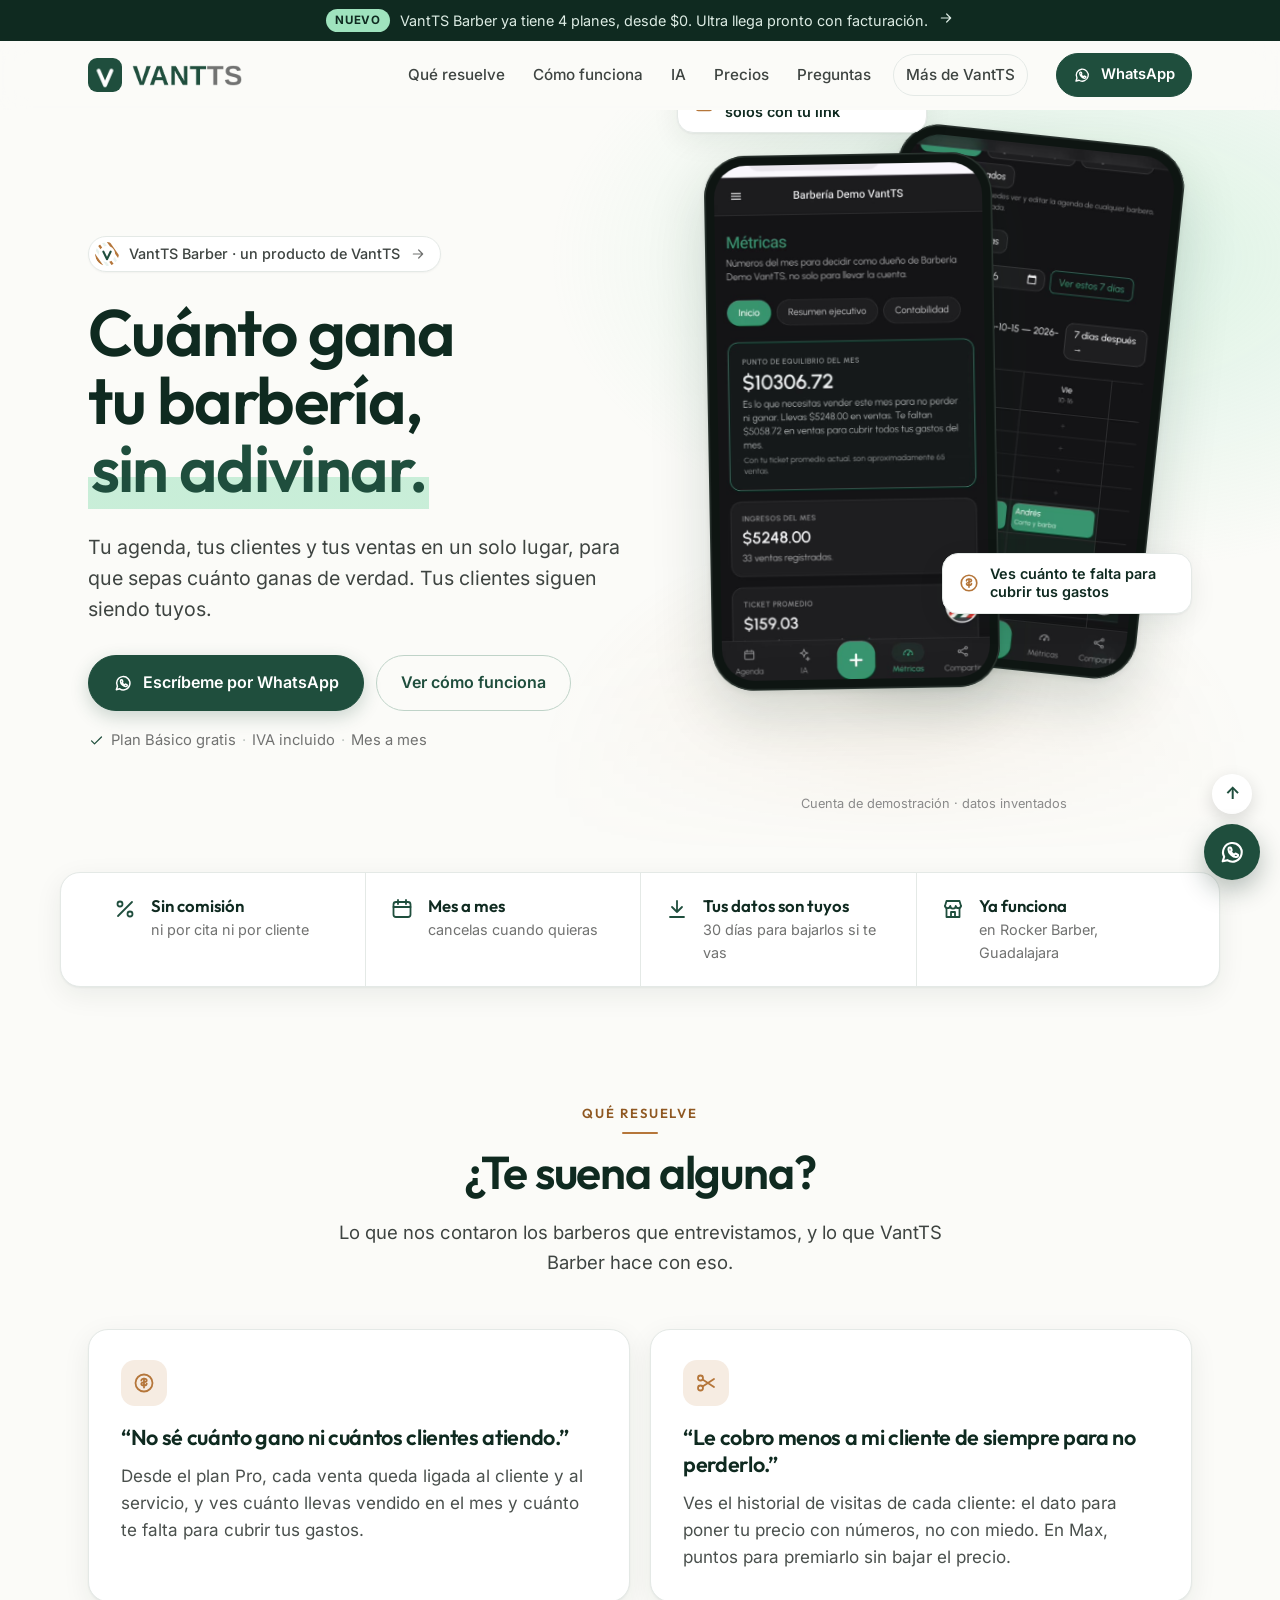
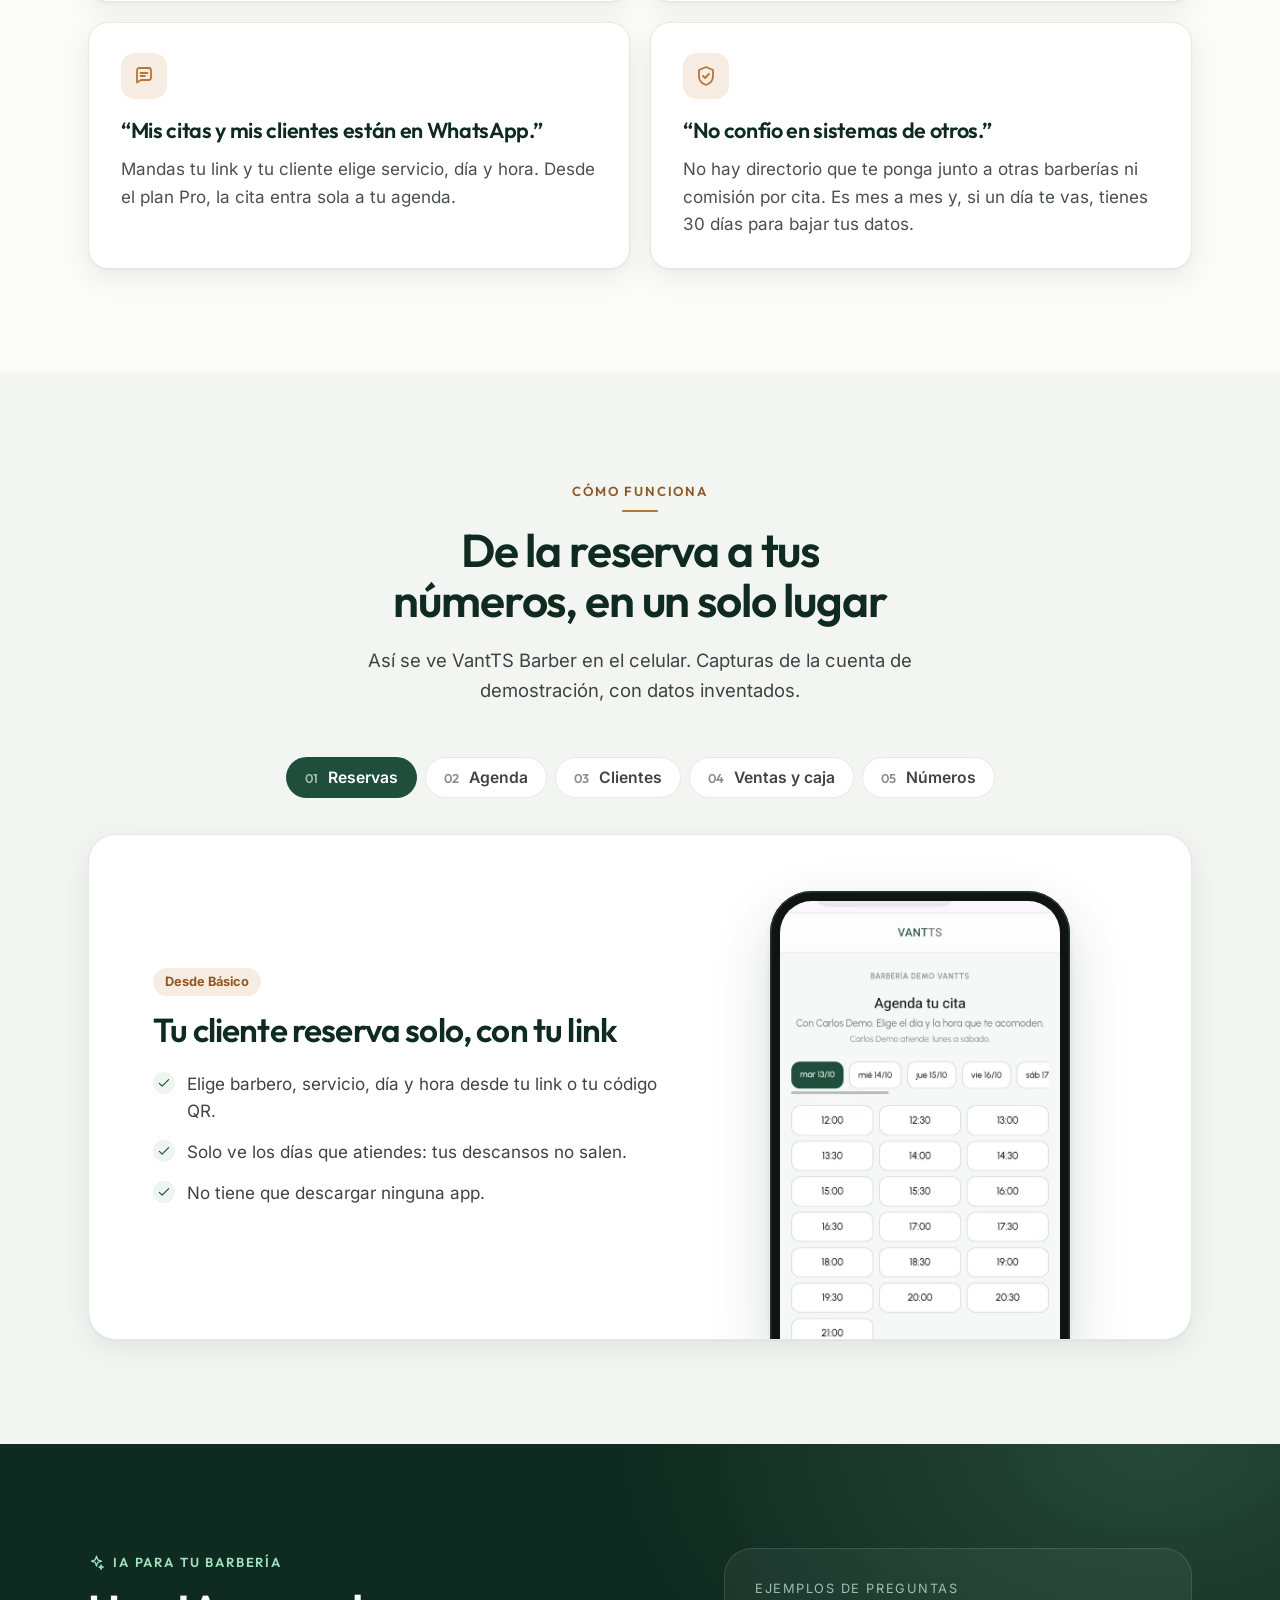
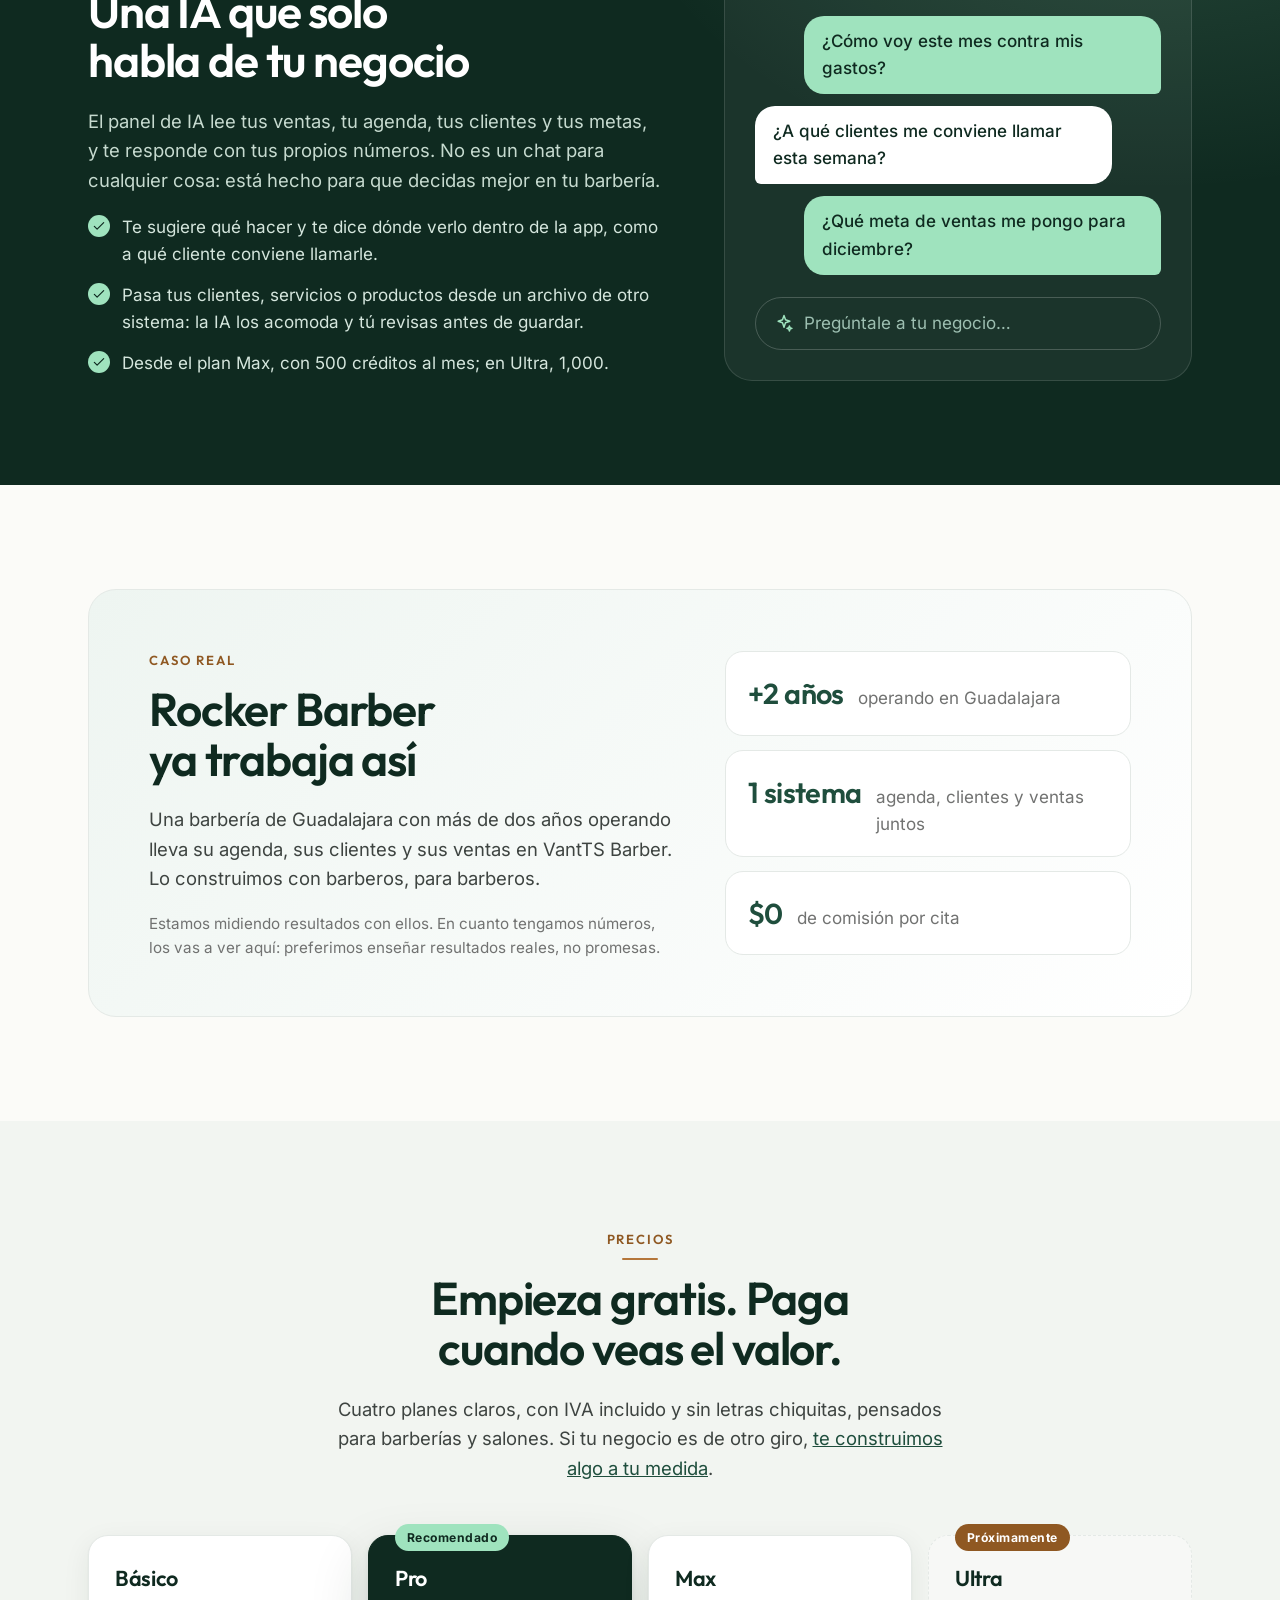
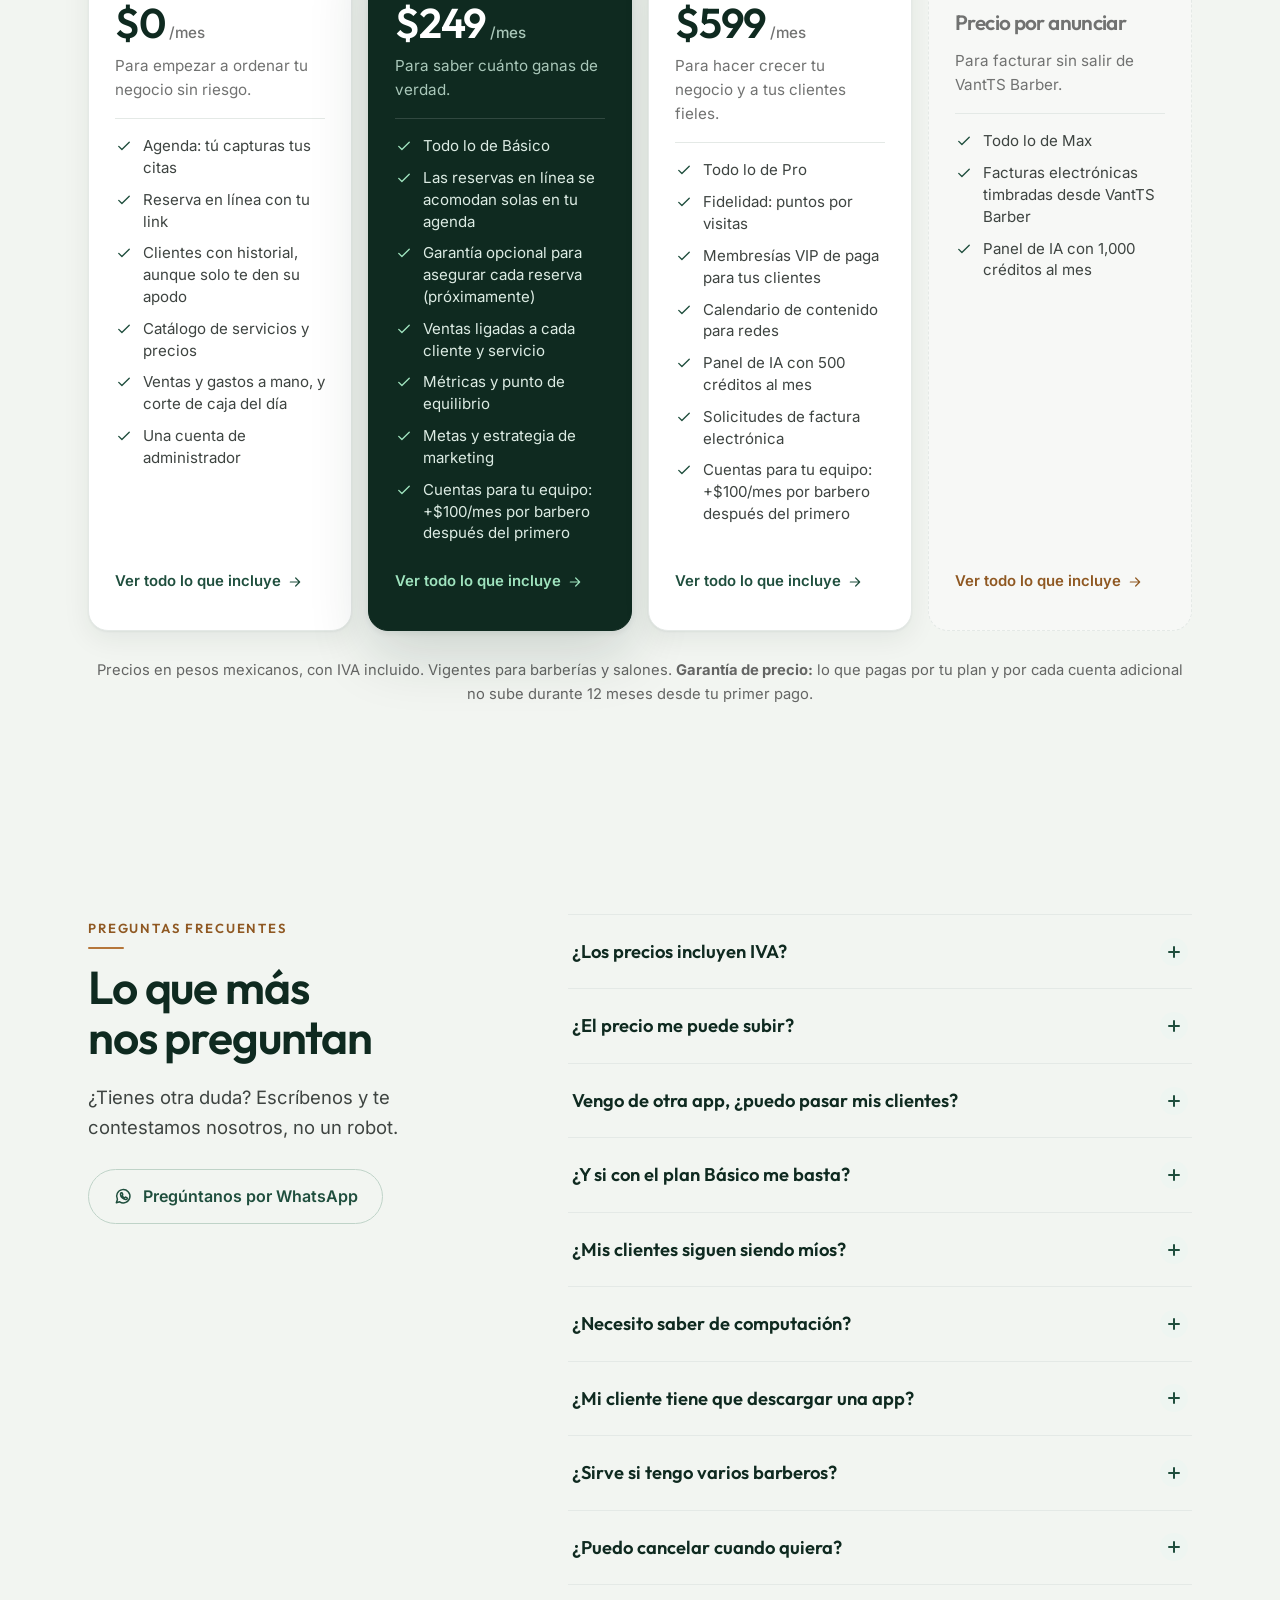
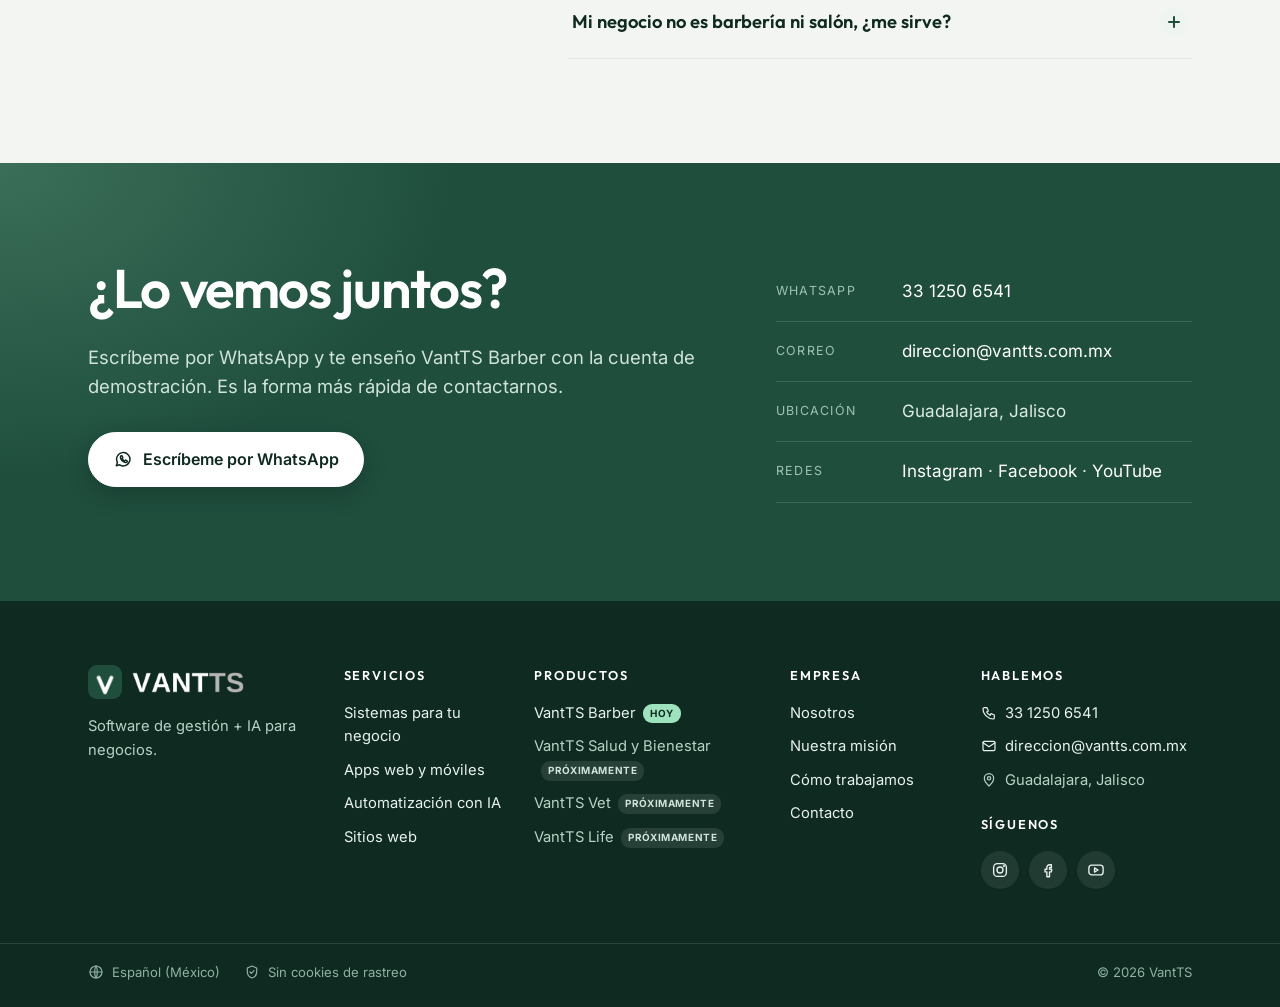
==== commit 1d691e1b: "Barber: garantia de precio de 12 meses e importar con IA gratis los primeros 30 dias (precios, plane" ====
--- a/barber/index.html
+++ b/barber/index.html
@@ -303,7 +303,7 @@
           <button type="button" class="plan-ver" data-plan="ultra" aria-haspopup="dialog">Ver todo lo que incluye<svg class="ico" viewBox="0 0 24 24" aria-hidden="true"><path d="M5 12h14M13 6l6 6-6 6"/></svg></button>
         </div>
       </div>
-      <p class="nota">Precios en pesos mexicanos, con IVA incluido. Vigentes para barberías y salones.</p>
+      <p class="nota">Precios en pesos mexicanos, con IVA incluido. Vigentes para barberías y salones. <strong>Garantía de precio:</strong> lo que pagas por tu plan y por cada cuenta adicional no sube durante 12 meses desde tu primer pago.</p>
     </div>
 
   <dialog class="plan-dialogo" id="planDialogo" aria-labelledby="planDialogoTitulo">
@@ -327,15 +327,15 @@
       </section><section class="pd-panel" role="tabpanel" id="pdp-max" aria-labelledby="pdt-max" hidden>
         <header class="pd-cab"><h3>Max</h3><span class="pd-precio">$599<small>/mes, IVA incluido</small></span><p>Para hacer crecer tu negocio y a tus clientes fieles.</p></header>
         <p class="pd-titulo">Lo que agrega Max</p>
-        <div class="pd-grupo"><h4>Clientes fieles</h4><ul><li><svg class="ico" viewBox="0 0 24 24" aria-hidden="true"><path d="M5 12.5l4.2 4.2L19 7"/></svg><span><strong>Puntos por visitas</strong><span class="pd-det">Premias a tu cliente de siempre sin bajarle el precio.</span></span></li><li><svg class="ico" viewBox="0 0 24 24" aria-hidden="true"><path d="M5 12.5l4.2 4.2L19 7"/></svg><span><strong>Membresía VIP de paga</strong><span class="pd-det">Cobras una membresía a tus clientes.</span></span></li><li><svg class="ico" viewBox="0 0 24 24" aria-hidden="true"><path d="M5 12.5l4.2 4.2L19 7"/></svg><span><strong>Fiado y por cobrar</strong><span class="pd-det">Ventas a crédito, abonos y recordatorio por WhatsApp.</span></span></li></ul></div><div class="pd-grupo"><h4>Equipo y operación</h4><ul><li><svg class="ico" viewBox="0 0 24 24" aria-hidden="true"><path d="M5 12.5l4.2 4.2L19 7"/></svg><span><strong>Nómina y comisiones</strong><span class="pd-det">Comisión, sueldo más comisión o renta de silla; propinas, adelantos y bonos, con recibo en PDF.</span></span></li><li><svg class="ico" viewBox="0 0 24 24" aria-hidden="true"><path d="M5 12.5l4.2 4.2L19 7"/></svg><span><strong>Compras y proveedores</strong><span class="pd-det">Te sugiere qué pedir, mandas la orden por WhatsApp o PDF y llevas lo que debes.</span></span></li><li><svg class="ico" viewBox="0 0 24 24" aria-hidden="true"><path d="M5 12.5l4.2 4.2L19 7"/></svg><span><strong>Sucursales</strong><span class="pd-det">Varias barberías con clientes y catálogo compartidos, traspasos de inventario y totales del grupo.</span></span></li><li><svg class="ico" viewBox="0 0 24 24" aria-hidden="true"><path d="M5 12.5l4.2 4.2L19 7"/></svg><span><strong>Bitácora de cambios</strong><span class="pd-det">Quién cambió qué y cuándo, guardado 2 años.</span></span></li></ul></div><div class="pd-grupo"><h4>Redes sociales</h4><ul><li><svg class="ico" viewBox="0 0 24 24" aria-hidden="true"><path d="M5 12.5l4.2 4.2L19 7"/></svg><span><strong>Calendario de publicaciones</strong><span class="pd-det">Te avisa a la hora y comparte con un botón.</span></span></li><li><svg class="ico" viewBox="0 0 24 24" aria-hidden="true"><path d="M5 12.5l4.2 4.2L19 7"/></svg><span><strong>Publicación automática en Instagram y Facebook</strong><span class="pd-pronto">Próximamente</span></span></li></ul></div><div class="pd-grupo"><h4>Inteligencia artificial</h4><ul><li><svg class="ico" viewBox="0 0 24 24" aria-hidden="true"><path d="M5 12.5l4.2 4.2L19 7"/></svg><span><strong>Panel de IA con 500 créditos al mes</strong><span class="pd-det">Le preguntas por tu negocio y te propone qué hacer.</span></span></li><li><svg class="ico" viewBox="0 0 24 24" aria-hidden="true"><path d="M5 12.5l4.2 4.2L19 7"/></svg><span><strong>Importar desde Excel con IA</strong><span class="pd-det">Clientes, inventario, servicios y proveedores desde tu archivo (usa créditos).</span></span></li></ul></div><div class="pd-grupo"><h4>Más</h4><ul><li><svg class="ico" viewBox="0 0 24 24" aria-hidden="true"><path d="M5 12.5l4.2 4.2L19 7"/></svg><span><strong>Solicitudes de factura electrónica</strong><span class="pd-det">Guardas tus datos fiscales y lo que te piden tus clientes.</span></span></li><li><svg class="ico" viewBox="0 0 24 24" aria-hidden="true"><path d="M5 12.5l4.2 4.2L19 7"/></svg><span><strong>Tutoriales en video</strong><span class="pd-det">Técnicas y cortes paso a paso.</span></span></li></ul></div>
+        <div class="pd-grupo"><h4>Clientes fieles</h4><ul><li><svg class="ico" viewBox="0 0 24 24" aria-hidden="true"><path d="M5 12.5l4.2 4.2L19 7"/></svg><span><strong>Puntos por visitas</strong><span class="pd-det">Premias a tu cliente de siempre sin bajarle el precio.</span></span></li><li><svg class="ico" viewBox="0 0 24 24" aria-hidden="true"><path d="M5 12.5l4.2 4.2L19 7"/></svg><span><strong>Membresía VIP de paga</strong><span class="pd-det">Cobras una membresía a tus clientes.</span></span></li><li><svg class="ico" viewBox="0 0 24 24" aria-hidden="true"><path d="M5 12.5l4.2 4.2L19 7"/></svg><span><strong>Fiado y por cobrar</strong><span class="pd-det">Ventas a crédito, abonos y recordatorio por WhatsApp.</span></span></li></ul></div><div class="pd-grupo"><h4>Equipo y operación</h4><ul><li><svg class="ico" viewBox="0 0 24 24" aria-hidden="true"><path d="M5 12.5l4.2 4.2L19 7"/></svg><span><strong>Nómina y comisiones</strong><span class="pd-det">Comisión, sueldo más comisión o renta de silla; propinas, adelantos y bonos, con recibo en PDF.</span></span></li><li><svg class="ico" viewBox="0 0 24 24" aria-hidden="true"><path d="M5 12.5l4.2 4.2L19 7"/></svg><span><strong>Compras y proveedores</strong><span class="pd-det">Te sugiere qué pedir, mandas la orden por WhatsApp o PDF y llevas lo que debes.</span></span></li><li><svg class="ico" viewBox="0 0 24 24" aria-hidden="true"><path d="M5 12.5l4.2 4.2L19 7"/></svg><span><strong>Sucursales</strong><span class="pd-det">Varias barberías con clientes y catálogo compartidos, traspasos de inventario y totales del grupo.</span></span></li><li><svg class="ico" viewBox="0 0 24 24" aria-hidden="true"><path d="M5 12.5l4.2 4.2L19 7"/></svg><span><strong>Bitácora de cambios</strong><span class="pd-det">Quién cambió qué y cuándo, guardado 2 años.</span></span></li></ul></div><div class="pd-grupo"><h4>Redes sociales</h4><ul><li><svg class="ico" viewBox="0 0 24 24" aria-hidden="true"><path d="M5 12.5l4.2 4.2L19 7"/></svg><span><strong>Calendario de publicaciones</strong><span class="pd-det">Te avisa a la hora y comparte con un botón.</span></span></li><li><svg class="ico" viewBox="0 0 24 24" aria-hidden="true"><path d="M5 12.5l4.2 4.2L19 7"/></svg><span><strong>Publicación automática en Instagram y Facebook</strong><span class="pd-pronto">Próximamente</span></span></li></ul></div><div class="pd-grupo"><h4>Inteligencia artificial</h4><ul><li><svg class="ico" viewBox="0 0 24 24" aria-hidden="true"><path d="M5 12.5l4.2 4.2L19 7"/></svg><span><strong>Panel de IA con 500 créditos al mes</strong><span class="pd-det">Le preguntas por tu negocio y te propone qué hacer.</span></span></li><li><svg class="ico" viewBox="0 0 24 24" aria-hidden="true"><path d="M5 12.5l4.2 4.2L19 7"/></svg><span><strong>Importar desde Excel con IA</strong><span class="pd-det">Clientes, inventario, servicios y proveedores desde tu archivo (usa créditos). Gratis en cualquier plan durante tus primeros 30 días.</span></span></li></ul></div><div class="pd-grupo"><h4>Más</h4><ul><li><svg class="ico" viewBox="0 0 24 24" aria-hidden="true"><path d="M5 12.5l4.2 4.2L19 7"/></svg><span><strong>Solicitudes de factura electrónica</strong><span class="pd-det">Guardas tus datos fiscales y lo que te piden tus clientes.</span></span></li><li><svg class="ico" viewBox="0 0 24 24" aria-hidden="true"><path d="M5 12.5l4.2 4.2L19 7"/></svg><span><strong>Tutoriales en video</strong><span class="pd-det">Técnicas y cortes paso a paso.</span></span></li></ul></div>
         <details class="pd-hereda"><summary>Y todo lo de Pro <span>(15)</span></summary><div class="pd-grupo"><h4>Agenda y equipo</h4><ul><li><svg class="ico" viewBox="0 0 24 24" aria-hidden="true"><path d="M5 12.5l4.2 4.2L19 7"/></svg><span><strong>Las reservas de tu link entran solas a tu agenda</strong><span class="pd-det">Sin que tengas que confirmarlas.</span></span></li><li><svg class="ico" viewBox="0 0 24 24" aria-hidden="true"><path d="M5 12.5l4.2 4.2L19 7"/></svg><span><strong>Garantía para asegurar cada reserva</strong><span class="pd-pronto">Próximamente</span><span class="pd-det">Un depósito con tarjeta al reservar, que se regresa completo si el cliente cancela con 1 hora o más.</span></span></li><li><svg class="ico" viewBox="0 0 24 24" aria-hidden="true"><path d="M5 12.5l4.2 4.2L19 7"/></svg><span><strong>Recordatorios por WhatsApp</strong><span class="pd-pronto">Próximamente</span><span class="pd-det">A tu cliente, 1 día antes y 1 hora antes de su cita.</span></span></li><li><svg class="ico" viewBox="0 0 24 24" aria-hidden="true"><path d="M5 12.5l4.2 4.2L19 7"/></svg><span><strong>Cuentas para tu equipo</strong><span class="pd-det">Cada barbero con su cuenta: +$100 al mes por cada uno después del primero.</span></span></li><li><svg class="ico" viewBox="0 0 24 24" aria-hidden="true"><path d="M5 12.5l4.2 4.2L19 7"/></svg><span><strong>Roles y permisos</strong><span class="pd-det">Administrador, encargado, barbero o recepción: tú decides qué ve cada quien.</span></span></li><li><svg class="ico" viewBox="0 0 24 24" aria-hidden="true"><path d="M5 12.5l4.2 4.2L19 7"/></svg><span><strong>Cambio de días con tu aprobación</strong><span class="pd-det">Tus barberos piden cambiar sus días y tú apruebas.</span></span></li><li><svg class="ico" viewBox="0 0 24 24" aria-hidden="true"><path d="M5 12.5l4.2 4.2L19 7"/></svg><span><strong>Peticiones de tus clientes</strong><span class="pd-det">Cambios o reagendas de citas que apruebas o rechazas.</span></span></li></ul></div><div class="pd-grupo"><h4>Dinero</h4><ul><li><svg class="ico" viewBox="0 0 24 24" aria-hidden="true"><path d="M5 12.5l4.2 4.2L19 7"/></svg><span><strong>Ventas ligadas a cada cliente y servicio</strong><span class="pd-det">Sabes quién te compró qué, y alimentan tus métricas.</span></span></li><li><svg class="ico" viewBox="0 0 24 24" aria-hidden="true"><path d="M5 12.5l4.2 4.2L19 7"/></svg><span><strong>Inventario</strong><span class="pd-det">Productos, existencias, aviso de poco stock y qué toca comprar.</span></span></li><li><svg class="ico" viewBox="0 0 24 24" aria-hidden="true"><path d="M5 12.5l4.2 4.2L19 7"/></svg><span><strong>Métricas y punto de equilibrio</strong><span class="pd-det">Cómo va tu negocio en gráficas y cuánto necesitas vender para no perder.</span></span></li><li><svg class="ico" viewBox="0 0 24 24" aria-hidden="true"><path d="M5 12.5l4.2 4.2L19 7"/></svg><span><strong>Contabilidad</strong><span class="pd-det">Balance y estado de resultados.</span></span></li><li><svg class="ico" viewBox="0 0 24 24" aria-hidden="true"><path d="M5 12.5l4.2 4.2L19 7"/></svg><span><strong>Reportes y resumen ejecutivo</strong><span class="pd-det">Movimientos, clientes, ventas por forma de pago, por barbero y por origen, y tus números clave en una pantalla.</span></span></li></ul></div><div class="pd-grupo"><h4>Marketing</h4><ul><li><svg class="ico" viewBox="0 0 24 24" aria-hidden="true"><path d="M5 12.5l4.2 4.2L19 7"/></svg><span><strong>Promociones y descuentos</strong><span class="pd-det">Promociones con vigencia y descuentos de un solo uso.</span></span></li><li><svg class="ico" viewBox="0 0 24 24" aria-hidden="true"><path d="M5 12.5l4.2 4.2L19 7"/></svg><span><strong>Metas y estrategia de marketing</strong><span class="pd-det">Con ideas listas y guía por tema.</span></span></li><li><svg class="ico" viewBox="0 0 24 24" aria-hidden="true"><path d="M5 12.5l4.2 4.2L19 7"/></svg><span><strong>Avance de tus metas</strong><span class="pd-det">Línea de tiempo y gráfica de avance.</span></span></li></ul></div></details><details class="pd-hereda"><summary>Y todo lo de Básico <span>(17)</span></summary><div class="pd-grupo"><h4>Agenda y caja</h4><ul><li><svg class="ico" viewBox="0 0 24 24" aria-hidden="true"><path d="M5 12.5l4.2 4.2L19 7"/></svg><span><strong>Agenda de citas</strong><span class="pd-det">Tú capturas cada cita.</span></span></li><li><svg class="ico" viewBox="0 0 24 24" aria-hidden="true"><path d="M5 12.5l4.2 4.2L19 7"/></svg><span><strong>Reserva en línea con tu link</strong><span class="pd-det">Tu cliente elige servicio, día y hora desde tu link y tú confirmas la cita con un toque.</span></span></li><li><svg class="ico" viewBox="0 0 24 24" aria-hidden="true"><path d="M5 12.5l4.2 4.2L19 7"/></svg><span><strong>Agenda para cada barbero</strong><span class="pd-det">Tus barberos aparecen en la agenda y el cliente elige con quién; tú la manejas desde tu cuenta.</span></span></li><li><svg class="ico" viewBox="0 0 24 24" aria-hidden="true"><path d="M5 12.5l4.2 4.2L19 7"/></svg><span><strong>Días de trabajo</strong><span class="pd-det">Eliges qué días atiendes.</span></span></li><li><svg class="ico" viewBox="0 0 24 24" aria-hidden="true"><path d="M5 12.5l4.2 4.2L19 7"/></svg><span><strong>Registro de ventas a mano</strong><span class="pd-det">Anotas cada venta y su propina en la app.</span></span></li><li><svg class="ico" viewBox="0 0 24 24" aria-hidden="true"><path d="M5 12.5l4.2 4.2L19 7"/></svg><span><strong>Registro de gastos</strong><span class="pd-det">Lo que pagas, incluido lo que sale de la caja.</span></span></li><li><svg class="ico" viewBox="0 0 24 24" aria-hidden="true"><path d="M5 12.5l4.2 4.2L19 7"/></svg><span><strong>Cierre del día y corte de caja</strong><span class="pd-det">El corte cuadra con tus ventas del día, dejas fondo de caja y te queda el PDF.</span></span></li></ul></div><div class="pd-grupo"><h4>Clientes</h4><ul><li><svg class="ico" viewBox="0 0 24 24" aria-hidden="true"><path d="M5 12.5l4.2 4.2L19 7"/></svg><span><strong>Clientes con historial</strong><span class="pd-det">Aunque solo te den su apodo; de paso o frecuentes.</span></span></li><li><svg class="ico" viewBox="0 0 24 24" aria-hidden="true"><path d="M5 12.5l4.2 4.2L19 7"/></svg><span><strong>Niveles por visitas</strong><span class="pd-det">Tus clientes suben de nivel según cuántas veces vienen.</span></span></li><li><svg class="ico" viewBox="0 0 24 24" aria-hidden="true"><path d="M5 12.5l4.2 4.2L19 7"/></svg><span><strong>Listas de a quién llamar</strong><span class="pd-det">Quién lleva días sin venir, quién está en riesgo y quién no ha regresado, con botón de WhatsApp y mensaje listo.</span></span></li><li><svg class="ico" viewBox="0 0 24 24" aria-hidden="true"><path d="M5 12.5l4.2 4.2L19 7"/></svg><span><strong>Registro del cliente frecuente</strong><span class="pd-det">Le mandas un link y él llena sus datos.</span></span></li><li><svg class="ico" viewBox="0 0 24 24" aria-hidden="true"><path d="M5 12.5l4.2 4.2L19 7"/></svg><span><strong>Aviso de privacidad de tu barbería</strong><span class="pd-det">Listo para compartir con tus clientes.</span></span></li><li><svg class="ico" viewBox="0 0 24 24" aria-hidden="true"><path d="M5 12.5l4.2 4.2L19 7"/></svg><span><strong>Expediente del cliente en PDF</strong></span></li><li><svg class="ico" viewBox="0 0 24 24" aria-hidden="true"><path d="M5 12.5l4.2 4.2L19 7"/></svg><span><strong>Botón “No llegó”</strong><span class="pd-det">Lleva la cuenta de las faltas de cada cliente.</span></span></li></ul></div><div class="pd-grupo"><h4>Tu negocio</h4><ul><li><svg class="ico" viewBox="0 0 24 24" aria-hidden="true"><path d="M5 12.5l4.2 4.2L19 7"/></svg><span><strong>Catálogo de servicios y precios</strong><span class="pd-det">Con la duración de cada servicio.</span></span></li><li><svg class="ico" viewBox="0 0 24 24" aria-hidden="true"><path d="M5 12.5l4.2 4.2L19 7"/></svg><span><strong>Bandeja de avisos</strong><span class="pd-det">Avisos al celular y un resumen diario a las 8 a.m.: cumpleaños, VIP por vencer, qué toca comprar.</span></span></li><li><svg class="ico" viewBox="0 0 24 24" aria-hidden="true"><path d="M5 12.5l4.2 4.2L19 7"/></svg><span><strong>Pídenos mejoras</strong><span class="pd-det">Tú o tu equipo nos piden cambios para su sistema.</span></span></li></ul></div></details>
       </section><section class="pd-panel" role="tabpanel" id="pdp-ultra" aria-labelledby="pdt-ultra" hidden>
         <header class="pd-cab"><h3>Ultra</h3><span class="pd-precio pronto">Próximamente · precio por anunciar</span><p>Para facturar sin salir de VantTS Barber.</p></header>
         <p class="pd-titulo">Lo que agrega Ultra</p>
         <div class="pd-grupo"><h4>Lo que agrega Ultra</h4><ul><li><svg class="ico" viewBox="0 0 24 24" aria-hidden="true"><path d="M5 12.5l4.2 4.2L19 7"/></svg><span><strong>Facturas electrónicas timbradas</strong><span class="pd-det">Emites tus facturas desde VantTS Barber.</span></span></li><li><svg class="ico" viewBox="0 0 24 24" aria-hidden="true"><path d="M5 12.5l4.2 4.2L19 7"/></svg><span><strong>Panel de IA con 1,000 créditos al mes</strong><span class="pd-det">El doble que en Max.</span></span></li></ul></div>
-        <details class="pd-hereda"><summary>Y todo lo de Max <span>(13)</span></summary><div class="pd-grupo"><h4>Clientes fieles</h4><ul><li><svg class="ico" viewBox="0 0 24 24" aria-hidden="true"><path d="M5 12.5l4.2 4.2L19 7"/></svg><span><strong>Puntos por visitas</strong><span class="pd-det">Premias a tu cliente de siempre sin bajarle el precio.</span></span></li><li><svg class="ico" viewBox="0 0 24 24" aria-hidden="true"><path d="M5 12.5l4.2 4.2L19 7"/></svg><span><strong>Membresía VIP de paga</strong><span class="pd-det">Cobras una membresía a tus clientes.</span></span></li><li><svg class="ico" viewBox="0 0 24 24" aria-hidden="true"><path d="M5 12.5l4.2 4.2L19 7"/></svg><span><strong>Fiado y por cobrar</strong><span class="pd-det">Ventas a crédito, abonos y recordatorio por WhatsApp.</span></span></li></ul></div><div class="pd-grupo"><h4>Equipo y operación</h4><ul><li><svg class="ico" viewBox="0 0 24 24" aria-hidden="true"><path d="M5 12.5l4.2 4.2L19 7"/></svg><span><strong>Nómina y comisiones</strong><span class="pd-det">Comisión, sueldo más comisión o renta de silla; propinas, adelantos y bonos, con recibo en PDF.</span></span></li><li><svg class="ico" viewBox="0 0 24 24" aria-hidden="true"><path d="M5 12.5l4.2 4.2L19 7"/></svg><span><strong>Compras y proveedores</strong><span class="pd-det">Te sugiere qué pedir, mandas la orden por WhatsApp o PDF y llevas lo que debes.</span></span></li><li><svg class="ico" viewBox="0 0 24 24" aria-hidden="true"><path d="M5 12.5l4.2 4.2L19 7"/></svg><span><strong>Sucursales</strong><span class="pd-det">Varias barberías con clientes y catálogo compartidos, traspasos de inventario y totales del grupo.</span></span></li><li><svg class="ico" viewBox="0 0 24 24" aria-hidden="true"><path d="M5 12.5l4.2 4.2L19 7"/></svg><span><strong>Bitácora de cambios</strong><span class="pd-det">Quién cambió qué y cuándo, guardado 2 años.</span></span></li></ul></div><div class="pd-grupo"><h4>Redes sociales</h4><ul><li><svg class="ico" viewBox="0 0 24 24" aria-hidden="true"><path d="M5 12.5l4.2 4.2L19 7"/></svg><span><strong>Calendario de publicaciones</strong><span class="pd-det">Te avisa a la hora y comparte con un botón.</span></span></li><li><svg class="ico" viewBox="0 0 24 24" aria-hidden="true"><path d="M5 12.5l4.2 4.2L19 7"/></svg><span><strong>Publicación automática en Instagram y Facebook</strong><span class="pd-pronto">Próximamente</span></span></li></ul></div><div class="pd-grupo"><h4>Inteligencia artificial</h4><ul><li><svg class="ico" viewBox="0 0 24 24" aria-hidden="true"><path d="M5 12.5l4.2 4.2L19 7"/></svg><span><strong>Panel de IA con 500 créditos al mes</strong><span class="pd-det">Le preguntas por tu negocio y te propone qué hacer.</span></span></li><li><svg class="ico" viewBox="0 0 24 24" aria-hidden="true"><path d="M5 12.5l4.2 4.2L19 7"/></svg><span><strong>Importar desde Excel con IA</strong><span class="pd-det">Clientes, inventario, servicios y proveedores desde tu archivo (usa créditos).</span></span></li></ul></div><div class="pd-grupo"><h4>Más</h4><ul><li><svg class="ico" viewBox="0 0 24 24" aria-hidden="true"><path d="M5 12.5l4.2 4.2L19 7"/></svg><span><strong>Solicitudes de factura electrónica</strong><span class="pd-det">Guardas tus datos fiscales y lo que te piden tus clientes.</span></span></li><li><svg class="ico" viewBox="0 0 24 24" aria-hidden="true"><path d="M5 12.5l4.2 4.2L19 7"/></svg><span><strong>Tutoriales en video</strong><span class="pd-det">Técnicas y cortes paso a paso.</span></span></li></ul></div></details><details class="pd-hereda"><summary>Y todo lo de Pro <span>(15)</span></summary><div class="pd-grupo"><h4>Agenda y equipo</h4><ul><li><svg class="ico" viewBox="0 0 24 24" aria-hidden="true"><path d="M5 12.5l4.2 4.2L19 7"/></svg><span><strong>Las reservas de tu link entran solas a tu agenda</strong><span class="pd-det">Sin que tengas que confirmarlas.</span></span></li><li><svg class="ico" viewBox="0 0 24 24" aria-hidden="true"><path d="M5 12.5l4.2 4.2L19 7"/></svg><span><strong>Garantía para asegurar cada reserva</strong><span class="pd-pronto">Próximamente</span><span class="pd-det">Un depósito con tarjeta al reservar, que se regresa completo si el cliente cancela con 1 hora o más.</span></span></li><li><svg class="ico" viewBox="0 0 24 24" aria-hidden="true"><path d="M5 12.5l4.2 4.2L19 7"/></svg><span><strong>Recordatorios por WhatsApp</strong><span class="pd-pronto">Próximamente</span><span class="pd-det">A tu cliente, 1 día antes y 1 hora antes de su cita.</span></span></li><li><svg class="ico" viewBox="0 0 24 24" aria-hidden="true"><path d="M5 12.5l4.2 4.2L19 7"/></svg><span><strong>Cuentas para tu equipo</strong><span class="pd-det">Cada barbero con su cuenta: +$100 al mes por cada uno después del primero.</span></span></li><li><svg class="ico" viewBox="0 0 24 24" aria-hidden="true"><path d="M5 12.5l4.2 4.2L19 7"/></svg><span><strong>Roles y permisos</strong><span class="pd-det">Administrador, encargado, barbero o recepción: tú decides qué ve cada quien.</span></span></li><li><svg class="ico" viewBox="0 0 24 24" aria-hidden="true"><path d="M5 12.5l4.2 4.2L19 7"/></svg><span><strong>Cambio de días con tu aprobación</strong><span class="pd-det">Tus barberos piden cambiar sus días y tú apruebas.</span></span></li><li><svg class="ico" viewBox="0 0 24 24" aria-hidden="true"><path d="M5 12.5l4.2 4.2L19 7"/></svg><span><strong>Peticiones de tus clientes</strong><span class="pd-det">Cambios o reagendas de citas que apruebas o rechazas.</span></span></li></ul></div><div class="pd-grupo"><h4>Dinero</h4><ul><li><svg class="ico" viewBox="0 0 24 24" aria-hidden="true"><path d="M5 12.5l4.2 4.2L19 7"/></svg><span><strong>Ventas ligadas a cada cliente y servicio</strong><span class="pd-det">Sabes quién te compró qué, y alimentan tus métricas.</span></span></li><li><svg class="ico" viewBox="0 0 24 24" aria-hidden="true"><path d="M5 12.5l4.2 4.2L19 7"/></svg><span><strong>Inventario</strong><span class="pd-det">Productos, existencias, aviso de poco stock y qué toca comprar.</span></span></li><li><svg class="ico" viewBox="0 0 24 24" aria-hidden="true"><path d="M5 12.5l4.2 4.2L19 7"/></svg><span><strong>Métricas y punto de equilibrio</strong><span class="pd-det">Cómo va tu negocio en gráficas y cuánto necesitas vender para no perder.</span></span></li><li><svg class="ico" viewBox="0 0 24 24" aria-hidden="true"><path d="M5 12.5l4.2 4.2L19 7"/></svg><span><strong>Contabilidad</strong><span class="pd-det">Balance y estado de resultados.</span></span></li><li><svg class="ico" viewBox="0 0 24 24" aria-hidden="true"><path d="M5 12.5l4.2 4.2L19 7"/></svg><span><strong>Reportes y resumen ejecutivo</strong><span class="pd-det">Movimientos, clientes, ventas por forma de pago, por barbero y por origen, y tus números clave en una pantalla.</span></span></li></ul></div><div class="pd-grupo"><h4>Marketing</h4><ul><li><svg class="ico" viewBox="0 0 24 24" aria-hidden="true"><path d="M5 12.5l4.2 4.2L19 7"/></svg><span><strong>Promociones y descuentos</strong><span class="pd-det">Promociones con vigencia y descuentos de un solo uso.</span></span></li><li><svg class="ico" viewBox="0 0 24 24" aria-hidden="true"><path d="M5 12.5l4.2 4.2L19 7"/></svg><span><strong>Metas y estrategia de marketing</strong><span class="pd-det">Con ideas listas y guía por tema.</span></span></li><li><svg class="ico" viewBox="0 0 24 24" aria-hidden="true"><path d="M5 12.5l4.2 4.2L19 7"/></svg><span><strong>Avance de tus metas</strong><span class="pd-det">Línea de tiempo y gráfica de avance.</span></span></li></ul></div></details><details class="pd-hereda"><summary>Y todo lo de Básico <span>(17)</span></summary><div class="pd-grupo"><h4>Agenda y caja</h4><ul><li><svg class="ico" viewBox="0 0 24 24" aria-hidden="true"><path d="M5 12.5l4.2 4.2L19 7"/></svg><span><strong>Agenda de citas</strong><span class="pd-det">Tú capturas cada cita.</span></span></li><li><svg class="ico" viewBox="0 0 24 24" aria-hidden="true"><path d="M5 12.5l4.2 4.2L19 7"/></svg><span><strong>Reserva en línea con tu link</strong><span class="pd-det">Tu cliente elige servicio, día y hora desde tu link y tú confirmas la cita con un toque.</span></span></li><li><svg class="ico" viewBox="0 0 24 24" aria-hidden="true"><path d="M5 12.5l4.2 4.2L19 7"/></svg><span><strong>Agenda para cada barbero</strong><span class="pd-det">Tus barberos aparecen en la agenda y el cliente elige con quién; tú la manejas desde tu cuenta.</span></span></li><li><svg class="ico" viewBox="0 0 24 24" aria-hidden="true"><path d="M5 12.5l4.2 4.2L19 7"/></svg><span><strong>Días de trabajo</strong><span class="pd-det">Eliges qué días atiendes.</span></span></li><li><svg class="ico" viewBox="0 0 24 24" aria-hidden="true"><path d="M5 12.5l4.2 4.2L19 7"/></svg><span><strong>Registro de ventas a mano</strong><span class="pd-det">Anotas cada venta y su propina en la app.</span></span></li><li><svg class="ico" viewBox="0 0 24 24" aria-hidden="true"><path d="M5 12.5l4.2 4.2L19 7"/></svg><span><strong>Registro de gastos</strong><span class="pd-det">Lo que pagas, incluido lo que sale de la caja.</span></span></li><li><svg class="ico" viewBox="0 0 24 24" aria-hidden="true"><path d="M5 12.5l4.2 4.2L19 7"/></svg><span><strong>Cierre del día y corte de caja</strong><span class="pd-det">El corte cuadra con tus ventas del día, dejas fondo de caja y te queda el PDF.</span></span></li></ul></div><div class="pd-grupo"><h4>Clientes</h4><ul><li><svg class="ico" viewBox="0 0 24 24" aria-hidden="true"><path d="M5 12.5l4.2 4.2L19 7"/></svg><span><strong>Clientes con historial</strong><span class="pd-det">Aunque solo te den su apodo; de paso o frecuentes.</span></span></li><li><svg class="ico" viewBox="0 0 24 24" aria-hidden="true"><path d="M5 12.5l4.2 4.2L19 7"/></svg><span><strong>Niveles por visitas</strong><span class="pd-det">Tus clientes suben de nivel según cuántas veces vienen.</span></span></li><li><svg class="ico" viewBox="0 0 24 24" aria-hidden="true"><path d="M5 12.5l4.2 4.2L19 7"/></svg><span><strong>Listas de a quién llamar</strong><span class="pd-det">Quién lleva días sin venir, quién está en riesgo y quién no ha regresado, con botón de WhatsApp y mensaje listo.</span></span></li><li><svg class="ico" viewBox="0 0 24 24" aria-hidden="true"><path d="M5 12.5l4.2 4.2L19 7"/></svg><span><strong>Registro del cliente frecuente</strong><span class="pd-det">Le mandas un link y él llena sus datos.</span></span></li><li><svg class="ico" viewBox="0 0 24 24" aria-hidden="true"><path d="M5 12.5l4.2 4.2L19 7"/></svg><span><strong>Aviso de privacidad de tu barbería</strong><span class="pd-det">Listo para compartir con tus clientes.</span></span></li><li><svg class="ico" viewBox="0 0 24 24" aria-hidden="true"><path d="M5 12.5l4.2 4.2L19 7"/></svg><span><strong>Expediente del cliente en PDF</strong></span></li><li><svg class="ico" viewBox="0 0 24 24" aria-hidden="true"><path d="M5 12.5l4.2 4.2L19 7"/></svg><span><strong>Botón “No llegó”</strong><span class="pd-det">Lleva la cuenta de las faltas de cada cliente.</span></span></li></ul></div><div class="pd-grupo"><h4>Tu negocio</h4><ul><li><svg class="ico" viewBox="0 0 24 24" aria-hidden="true"><path d="M5 12.5l4.2 4.2L19 7"/></svg><span><strong>Catálogo de servicios y precios</strong><span class="pd-det">Con la duración de cada servicio.</span></span></li><li><svg class="ico" viewBox="0 0 24 24" aria-hidden="true"><path d="M5 12.5l4.2 4.2L19 7"/></svg><span><strong>Bandeja de avisos</strong><span class="pd-det">Avisos al celular y un resumen diario a las 8 a.m.: cumpleaños, VIP por vencer, qué toca comprar.</span></span></li><li><svg class="ico" viewBox="0 0 24 24" aria-hidden="true"><path d="M5 12.5l4.2 4.2L19 7"/></svg><span><strong>Pídenos mejoras</strong><span class="pd-det">Tú o tu equipo nos piden cambios para su sistema.</span></span></li></ul></div></details>
+        <details class="pd-hereda"><summary>Y todo lo de Max <span>(13)</span></summary><div class="pd-grupo"><h4>Clientes fieles</h4><ul><li><svg class="ico" viewBox="0 0 24 24" aria-hidden="true"><path d="M5 12.5l4.2 4.2L19 7"/></svg><span><strong>Puntos por visitas</strong><span class="pd-det">Premias a tu cliente de siempre sin bajarle el precio.</span></span></li><li><svg class="ico" viewBox="0 0 24 24" aria-hidden="true"><path d="M5 12.5l4.2 4.2L19 7"/></svg><span><strong>Membresía VIP de paga</strong><span class="pd-det">Cobras una membresía a tus clientes.</span></span></li><li><svg class="ico" viewBox="0 0 24 24" aria-hidden="true"><path d="M5 12.5l4.2 4.2L19 7"/></svg><span><strong>Fiado y por cobrar</strong><span class="pd-det">Ventas a crédito, abonos y recordatorio por WhatsApp.</span></span></li></ul></div><div class="pd-grupo"><h4>Equipo y operación</h4><ul><li><svg class="ico" viewBox="0 0 24 24" aria-hidden="true"><path d="M5 12.5l4.2 4.2L19 7"/></svg><span><strong>Nómina y comisiones</strong><span class="pd-det">Comisión, sueldo más comisión o renta de silla; propinas, adelantos y bonos, con recibo en PDF.</span></span></li><li><svg class="ico" viewBox="0 0 24 24" aria-hidden="true"><path d="M5 12.5l4.2 4.2L19 7"/></svg><span><strong>Compras y proveedores</strong><span class="pd-det">Te sugiere qué pedir, mandas la orden por WhatsApp o PDF y llevas lo que debes.</span></span></li><li><svg class="ico" viewBox="0 0 24 24" aria-hidden="true"><path d="M5 12.5l4.2 4.2L19 7"/></svg><span><strong>Sucursales</strong><span class="pd-det">Varias barberías con clientes y catálogo compartidos, traspasos de inventario y totales del grupo.</span></span></li><li><svg class="ico" viewBox="0 0 24 24" aria-hidden="true"><path d="M5 12.5l4.2 4.2L19 7"/></svg><span><strong>Bitácora de cambios</strong><span class="pd-det">Quién cambió qué y cuándo, guardado 2 años.</span></span></li></ul></div><div class="pd-grupo"><h4>Redes sociales</h4><ul><li><svg class="ico" viewBox="0 0 24 24" aria-hidden="true"><path d="M5 12.5l4.2 4.2L19 7"/></svg><span><strong>Calendario de publicaciones</strong><span class="pd-det">Te avisa a la hora y comparte con un botón.</span></span></li><li><svg class="ico" viewBox="0 0 24 24" aria-hidden="true"><path d="M5 12.5l4.2 4.2L19 7"/></svg><span><strong>Publicación automática en Instagram y Facebook</strong><span class="pd-pronto">Próximamente</span></span></li></ul></div><div class="pd-grupo"><h4>Inteligencia artificial</h4><ul><li><svg class="ico" viewBox="0 0 24 24" aria-hidden="true"><path d="M5 12.5l4.2 4.2L19 7"/></svg><span><strong>Panel de IA con 500 créditos al mes</strong><span class="pd-det">Le preguntas por tu negocio y te propone qué hacer.</span></span></li><li><svg class="ico" viewBox="0 0 24 24" aria-hidden="true"><path d="M5 12.5l4.2 4.2L19 7"/></svg><span><strong>Importar desde Excel con IA</strong><span class="pd-det">Clientes, inventario, servicios y proveedores desde tu archivo (usa créditos). Gratis en cualquier plan durante tus primeros 30 días.</span></span></li></ul></div><div class="pd-grupo"><h4>Más</h4><ul><li><svg class="ico" viewBox="0 0 24 24" aria-hidden="true"><path d="M5 12.5l4.2 4.2L19 7"/></svg><span><strong>Solicitudes de factura electrónica</strong><span class="pd-det">Guardas tus datos fiscales y lo que te piden tus clientes.</span></span></li><li><svg class="ico" viewBox="0 0 24 24" aria-hidden="true"><path d="M5 12.5l4.2 4.2L19 7"/></svg><span><strong>Tutoriales en video</strong><span class="pd-det">Técnicas y cortes paso a paso.</span></span></li></ul></div></details><details class="pd-hereda"><summary>Y todo lo de Pro <span>(15)</span></summary><div class="pd-grupo"><h4>Agenda y equipo</h4><ul><li><svg class="ico" viewBox="0 0 24 24" aria-hidden="true"><path d="M5 12.5l4.2 4.2L19 7"/></svg><span><strong>Las reservas de tu link entran solas a tu agenda</strong><span class="pd-det">Sin que tengas que confirmarlas.</span></span></li><li><svg class="ico" viewBox="0 0 24 24" aria-hidden="true"><path d="M5 12.5l4.2 4.2L19 7"/></svg><span><strong>Garantía para asegurar cada reserva</strong><span class="pd-pronto">Próximamente</span><span class="pd-det">Un depósito con tarjeta al reservar, que se regresa completo si el cliente cancela con 1 hora o más.</span></span></li><li><svg class="ico" viewBox="0 0 24 24" aria-hidden="true"><path d="M5 12.5l4.2 4.2L19 7"/></svg><span><strong>Recordatorios por WhatsApp</strong><span class="pd-pronto">Próximamente</span><span class="pd-det">A tu cliente, 1 día antes y 1 hora antes de su cita.</span></span></li><li><svg class="ico" viewBox="0 0 24 24" aria-hidden="true"><path d="M5 12.5l4.2 4.2L19 7"/></svg><span><strong>Cuentas para tu equipo</strong><span class="pd-det">Cada barbero con su cuenta: +$100 al mes por cada uno después del primero.</span></span></li><li><svg class="ico" viewBox="0 0 24 24" aria-hidden="true"><path d="M5 12.5l4.2 4.2L19 7"/></svg><span><strong>Roles y permisos</strong><span class="pd-det">Administrador, encargado, barbero o recepción: tú decides qué ve cada quien.</span></span></li><li><svg class="ico" viewBox="0 0 24 24" aria-hidden="true"><path d="M5 12.5l4.2 4.2L19 7"/></svg><span><strong>Cambio de días con tu aprobación</strong><span class="pd-det">Tus barberos piden cambiar sus días y tú apruebas.</span></span></li><li><svg class="ico" viewBox="0 0 24 24" aria-hidden="true"><path d="M5 12.5l4.2 4.2L19 7"/></svg><span><strong>Peticiones de tus clientes</strong><span class="pd-det">Cambios o reagendas de citas que apruebas o rechazas.</span></span></li></ul></div><div class="pd-grupo"><h4>Dinero</h4><ul><li><svg class="ico" viewBox="0 0 24 24" aria-hidden="true"><path d="M5 12.5l4.2 4.2L19 7"/></svg><span><strong>Ventas ligadas a cada cliente y servicio</strong><span class="pd-det">Sabes quién te compró qué, y alimentan tus métricas.</span></span></li><li><svg class="ico" viewBox="0 0 24 24" aria-hidden="true"><path d="M5 12.5l4.2 4.2L19 7"/></svg><span><strong>Inventario</strong><span class="pd-det">Productos, existencias, aviso de poco stock y qué toca comprar.</span></span></li><li><svg class="ico" viewBox="0 0 24 24" aria-hidden="true"><path d="M5 12.5l4.2 4.2L19 7"/></svg><span><strong>Métricas y punto de equilibrio</strong><span class="pd-det">Cómo va tu negocio en gráficas y cuánto necesitas vender para no perder.</span></span></li><li><svg class="ico" viewBox="0 0 24 24" aria-hidden="true"><path d="M5 12.5l4.2 4.2L19 7"/></svg><span><strong>Contabilidad</strong><span class="pd-det">Balance y estado de resultados.</span></span></li><li><svg class="ico" viewBox="0 0 24 24" aria-hidden="true"><path d="M5 12.5l4.2 4.2L19 7"/></svg><span><strong>Reportes y resumen ejecutivo</strong><span class="pd-det">Movimientos, clientes, ventas por forma de pago, por barbero y por origen, y tus números clave en una pantalla.</span></span></li></ul></div><div class="pd-grupo"><h4>Marketing</h4><ul><li><svg class="ico" viewBox="0 0 24 24" aria-hidden="true"><path d="M5 12.5l4.2 4.2L19 7"/></svg><span><strong>Promociones y descuentos</strong><span class="pd-det">Promociones con vigencia y descuentos de un solo uso.</span></span></li><li><svg class="ico" viewBox="0 0 24 24" aria-hidden="true"><path d="M5 12.5l4.2 4.2L19 7"/></svg><span><strong>Metas y estrategia de marketing</strong><span class="pd-det">Con ideas listas y guía por tema.</span></span></li><li><svg class="ico" viewBox="0 0 24 24" aria-hidden="true"><path d="M5 12.5l4.2 4.2L19 7"/></svg><span><strong>Avance de tus metas</strong><span class="pd-det">Línea de tiempo y gráfica de avance.</span></span></li></ul></div></details><details class="pd-hereda"><summary>Y todo lo de Básico <span>(17)</span></summary><div class="pd-grupo"><h4>Agenda y caja</h4><ul><li><svg class="ico" viewBox="0 0 24 24" aria-hidden="true"><path d="M5 12.5l4.2 4.2L19 7"/></svg><span><strong>Agenda de citas</strong><span class="pd-det">Tú capturas cada cita.</span></span></li><li><svg class="ico" viewBox="0 0 24 24" aria-hidden="true"><path d="M5 12.5l4.2 4.2L19 7"/></svg><span><strong>Reserva en línea con tu link</strong><span class="pd-det">Tu cliente elige servicio, día y hora desde tu link y tú confirmas la cita con un toque.</span></span></li><li><svg class="ico" viewBox="0 0 24 24" aria-hidden="true"><path d="M5 12.5l4.2 4.2L19 7"/></svg><span><strong>Agenda para cada barbero</strong><span class="pd-det">Tus barberos aparecen en la agenda y el cliente elige con quién; tú la manejas desde tu cuenta.</span></span></li><li><svg class="ico" viewBox="0 0 24 24" aria-hidden="true"><path d="M5 12.5l4.2 4.2L19 7"/></svg><span><strong>Días de trabajo</strong><span class="pd-det">Eliges qué días atiendes.</span></span></li><li><svg class="ico" viewBox="0 0 24 24" aria-hidden="true"><path d="M5 12.5l4.2 4.2L19 7"/></svg><span><strong>Registro de ventas a mano</strong><span class="pd-det">Anotas cada venta y su propina en la app.</span></span></li><li><svg class="ico" viewBox="0 0 24 24" aria-hidden="true"><path d="M5 12.5l4.2 4.2L19 7"/></svg><span><strong>Registro de gastos</strong><span class="pd-det">Lo que pagas, incluido lo que sale de la caja.</span></span></li><li><svg class="ico" viewBox="0 0 24 24" aria-hidden="true"><path d="M5 12.5l4.2 4.2L19 7"/></svg><span><strong>Cierre del día y corte de caja</strong><span class="pd-det">El corte cuadra con tus ventas del día, dejas fondo de caja y te queda el PDF.</span></span></li></ul></div><div class="pd-grupo"><h4>Clientes</h4><ul><li><svg class="ico" viewBox="0 0 24 24" aria-hidden="true"><path d="M5 12.5l4.2 4.2L19 7"/></svg><span><strong>Clientes con historial</strong><span class="pd-det">Aunque solo te den su apodo; de paso o frecuentes.</span></span></li><li><svg class="ico" viewBox="0 0 24 24" aria-hidden="true"><path d="M5 12.5l4.2 4.2L19 7"/></svg><span><strong>Niveles por visitas</strong><span class="pd-det">Tus clientes suben de nivel según cuántas veces vienen.</span></span></li><li><svg class="ico" viewBox="0 0 24 24" aria-hidden="true"><path d="M5 12.5l4.2 4.2L19 7"/></svg><span><strong>Listas de a quién llamar</strong><span class="pd-det">Quién lleva días sin venir, quién está en riesgo y quién no ha regresado, con botón de WhatsApp y mensaje listo.</span></span></li><li><svg class="ico" viewBox="0 0 24 24" aria-hidden="true"><path d="M5 12.5l4.2 4.2L19 7"/></svg><span><strong>Registro del cliente frecuente</strong><span class="pd-det">Le mandas un link y él llena sus datos.</span></span></li><li><svg class="ico" viewBox="0 0 24 24" aria-hidden="true"><path d="M5 12.5l4.2 4.2L19 7"/></svg><span><strong>Aviso de privacidad de tu barbería</strong><span class="pd-det">Listo para compartir con tus clientes.</span></span></li><li><svg class="ico" viewBox="0 0 24 24" aria-hidden="true"><path d="M5 12.5l4.2 4.2L19 7"/></svg><span><strong>Expediente del cliente en PDF</strong></span></li><li><svg class="ico" viewBox="0 0 24 24" aria-hidden="true"><path d="M5 12.5l4.2 4.2L19 7"/></svg><span><strong>Botón “No llegó”</strong><span class="pd-det">Lleva la cuenta de las faltas de cada cliente.</span></span></li></ul></div><div class="pd-grupo"><h4>Tu negocio</h4><ul><li><svg class="ico" viewBox="0 0 24 24" aria-hidden="true"><path d="M5 12.5l4.2 4.2L19 7"/></svg><span><strong>Catálogo de servicios y precios</strong><span class="pd-det">Con la duración de cada servicio.</span></span></li><li><svg class="ico" viewBox="0 0 24 24" aria-hidden="true"><path d="M5 12.5l4.2 4.2L19 7"/></svg><span><strong>Bandeja de avisos</strong><span class="pd-det">Avisos al celular y un resumen diario a las 8 a.m.: cumpleaños, VIP por vencer, qué toca comprar.</span></span></li><li><svg class="ico" viewBox="0 0 24 24" aria-hidden="true"><path d="M5 12.5l4.2 4.2L19 7"/></svg><span><strong>Pídenos mejoras</strong><span class="pd-det">Tú o tu equipo nos piden cambios para su sistema.</span></span></li></ul></div></details>
       </section>
-        <div class="pd-todos"><h4>En todos los planes</h4><ul><li><svg class="ico" viewBox="0 0 24 24" aria-hidden="true"><path d="M5 12.5l4.2 4.2L19 7"/></svg><span>Sin comisión por cita</span></li><li><svg class="ico" viewBox="0 0 24 24" aria-hidden="true"><path d="M5 12.5l4.2 4.2L19 7"/></svg><span>Mes a mes, sin plazo forzoso</span></li><li><svg class="ico" viewBox="0 0 24 24" aria-hidden="true"><path d="M5 12.5l4.2 4.2L19 7"/></svg><span>IVA incluido en el precio</span></li><li><svg class="ico" viewBox="0 0 24 24" aria-hidden="true"><path d="M5 12.5l4.2 4.2L19 7"/></svg><span>Respaldo automático diario de tu información</span></li><li><svg class="ico" viewBox="0 0 24 24" aria-hidden="true"><path d="M5 12.5l4.2 4.2L19 7"/></svg><span>Descargas en PDF o Excel</span></li><li><svg class="ico" viewBox="0 0 24 24" aria-hidden="true"><path d="M5 12.5l4.2 4.2L19 7"/></svg><span>30 días para bajar tus datos si te vas</span></li><li><svg class="ico" viewBox="0 0 24 24" aria-hidden="true"><path d="M5 12.5l4.2 4.2L19 7"/></svg><span>Subes de plan cuando quieras; si bajas, aplica al terminar tu mes</span></li></ul></div>
+        <div class="pd-todos"><h4>En todos los planes</h4><ul><li><svg class="ico" viewBox="0 0 24 24" aria-hidden="true"><path d="M5 12.5l4.2 4.2L19 7"/></svg><span>Sin comisión por cita</span></li><li><svg class="ico" viewBox="0 0 24 24" aria-hidden="true"><path d="M5 12.5l4.2 4.2L19 7"/></svg><span>Mes a mes, sin plazo forzoso</span></li><li><svg class="ico" viewBox="0 0 24 24" aria-hidden="true"><path d="M5 12.5l4.2 4.2L19 7"/></svg><span>IVA incluido en el precio</span></li><li><svg class="ico" viewBox="0 0 24 24" aria-hidden="true"><path d="M5 12.5l4.2 4.2L19 7"/></svg><span>Respaldo automático diario de tu información</span></li><li><svg class="ico" viewBox="0 0 24 24" aria-hidden="true"><path d="M5 12.5l4.2 4.2L19 7"/></svg><span>Descargas en PDF o Excel</span></li><li><svg class="ico" viewBox="0 0 24 24" aria-hidden="true"><path d="M5 12.5l4.2 4.2L19 7"/></svg><span>30 días para bajar tus datos si te vas</span></li><li><svg class="ico" viewBox="0 0 24 24" aria-hidden="true"><path d="M5 12.5l4.2 4.2L19 7"/></svg><span>Subes de plan cuando quieras; si bajas, aplica al terminar tu mes</span></li><li><svg class="ico" viewBox="0 0 24 24" aria-hidden="true"><path d="M5 12.5l4.2 4.2L19 7"/></svg><span>Garantía de precio: en los planes de paga, lo que pagas no sube durante 12 meses desde tu primer pago</span></li><li><svg class="ico" viewBox="0 0 24 24" aria-hidden="true"><path d="M5 12.5l4.2 4.2L19 7"/></svg><span>Importar tus clientes y servicios con IA, gratis en tus primeros 30 días</span></li></ul></div>
         <p class="pd-leyenda"><span class="pd-pronto">Próximamente</span> Ya está en camino; te avisamos cuando esté lista para tu negocio.</p>
       </div>
       <div class="pd-pie"><a class="btn" href="https://wa.me/523312506541?text=Hola%2C%20vi%20la%20p%C3%A1gina%20de%20VantTS%20Barber%20y%20quiero%20saber%20m%C3%A1s" target="_blank" rel="noopener"><svg class="ico" viewBox="0 0 24 24" aria-hidden="true"><path d="M4 20l1.3-3.9A8 8 0 1 1 8 19z"/><path d="M9.2 8.6c.2-.5.5-.5.8-.5h.5c.2 0 .4 0 .5.4l.7 1.6c.1.2 0 .4-.1.6l-.5.6c-.1.1-.2.3 0 .5.6 1 1.4 1.8 2.5 2.4.2.1.4.1.5 0l.6-.7c.2-.2.4-.2.6-.1l1.6.8c.2.1.3.2.3.4 0 .9-.6 1.6-1.6 1.7-1 .1-2.6-.3-4.3-1.9S9 11.1 9 10.1c0-.6.1-1.1.2-1.5z"/></svg><span>Pregúntanos por WhatsApp</span></a></div>
@@ -357,6 +357,14 @@
           <p>Sí. El precio que ves es el que pagas.</p>
         </details>
         <details class="faq-item">
+          <summary><span>¿El precio me puede subir?</span><span class="faq-mas" aria-hidden="true"></span></summary>
+          <p>En los planes de paga, lo que pagas por tu plan y por cada cuenta adicional no sube durante 12 meses desde tu primer pago.</p>
+        </details>
+        <details class="faq-item">
+          <summary><span>Vengo de otra app, ¿puedo pasar mis clientes?</span><span class="faq-mas" aria-hidden="true"></span></summary>
+          <p>Sí. Descarga tu lista en Excel desde la app que usas hoy y súbela a VantTS Barber: la IA acomoda las columnas por ti y tú revisas antes de guardar. En tus primeros 30 días es gratis en cualquier plan, para clientes y servicios (y tu inventario desde Pro). Si algo no te sale, nos escribes por WhatsApp.</p>
+        </details>
+        <details class="faq-item">
           <summary><span>¿Y si con el plan Básico me basta?</span><span class="faq-mas" aria-hidden="true"></span></summary>
           <p>Te quedas en Básico, que es gratis, sin presión. Preferimos que pagues cuando de verdad veas el valor.</p>
         </details>
@@ -374,7 +382,7 @@
         </details>
         <details class="faq-item">
           <summary><span>¿Sirve si tengo varios barberos?</span><span class="faq-mas" aria-hidden="true"></span></summary>
-          <p>Sí. Cada barbero tiene su agenda y tu cliente elige con quién reservar; tú decides qué ve cada quien y ves cuánto vendió cada uno. Las cuentas para tu equipo van desde el plan Pro, con +$100 al mes por colaborador.</p>
+          <p>Sí. Cada barbero tiene su agenda y tu cliente elige con quién reservar; tú decides qué ve cada quien y ves cuánto vendió cada uno. Las cuentas para tu equipo van desde el plan Pro, con +$100 al mes por barbero después del primero.</p>
         </details>
         <details class="faq-item">
           <summary><span>¿Puedo cancelar cuando quiera?</span><span class="faq-mas" aria-hidden="true"></span></summary>
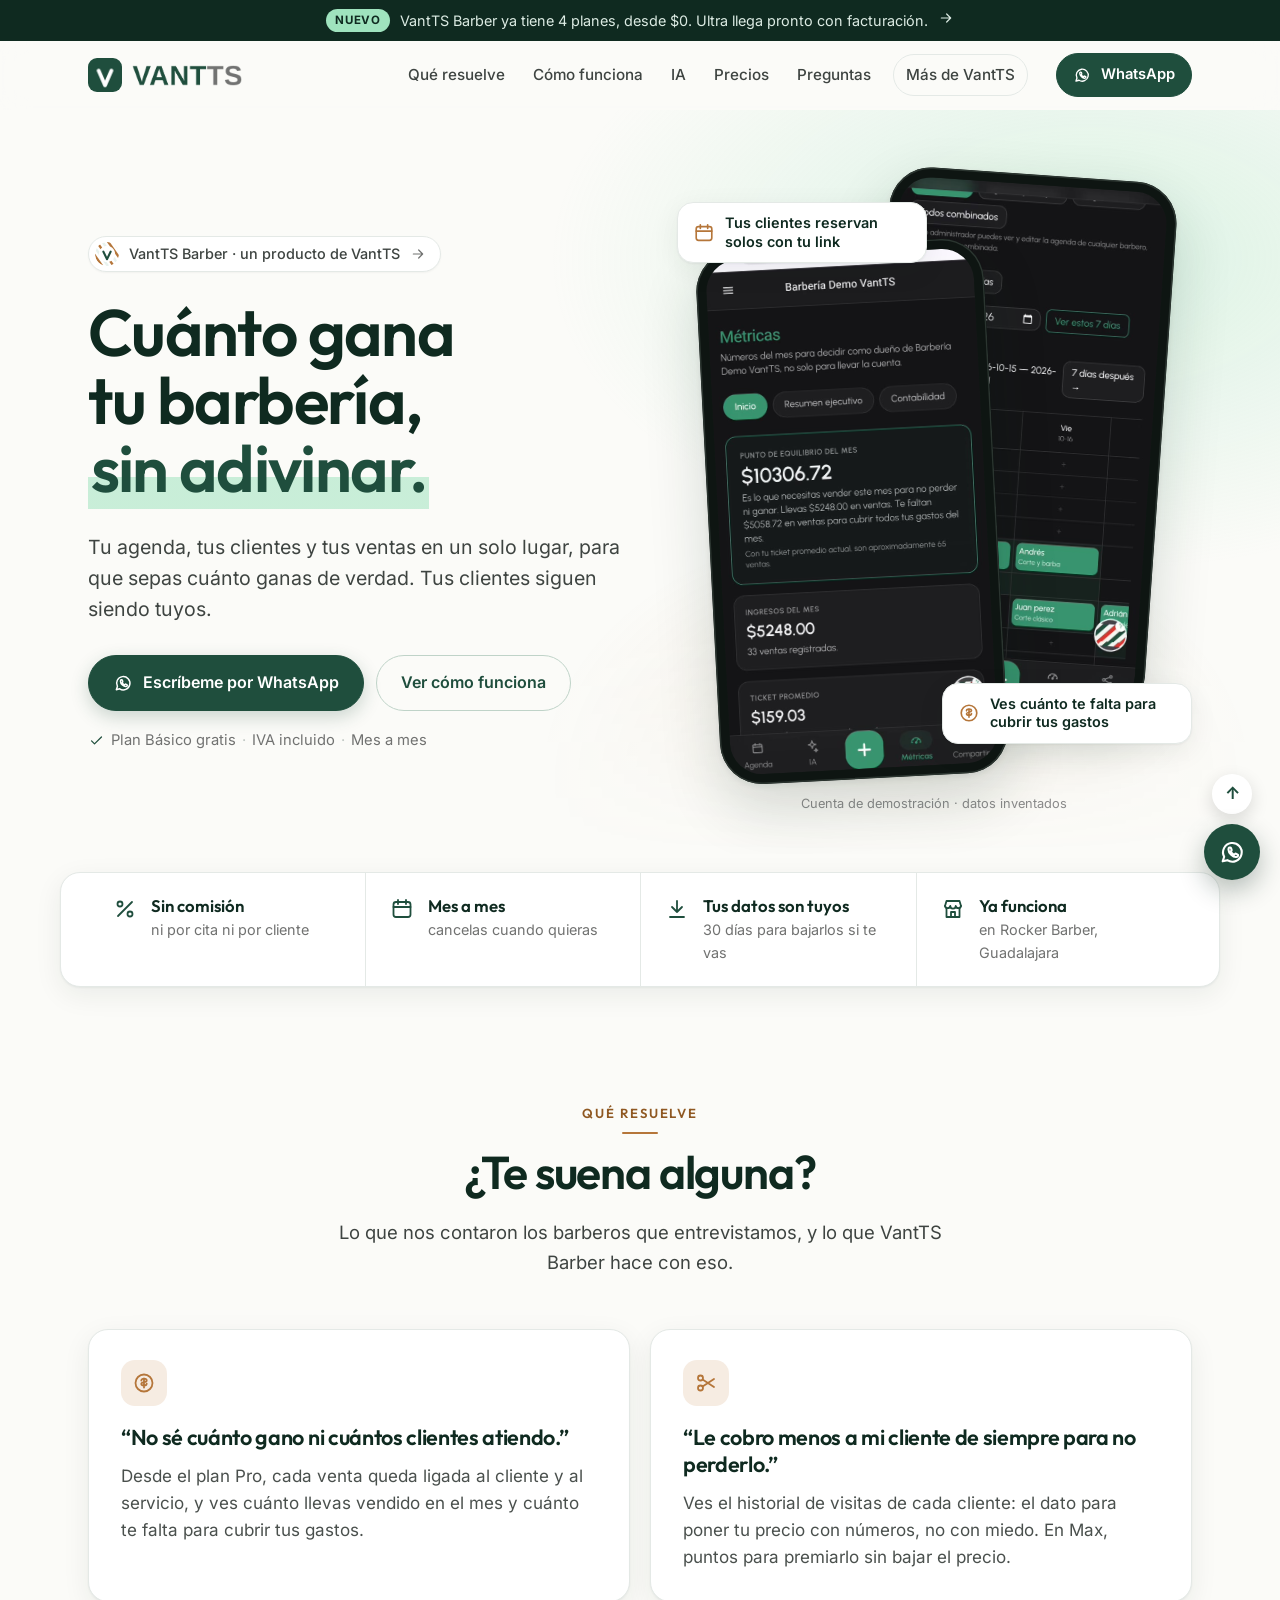
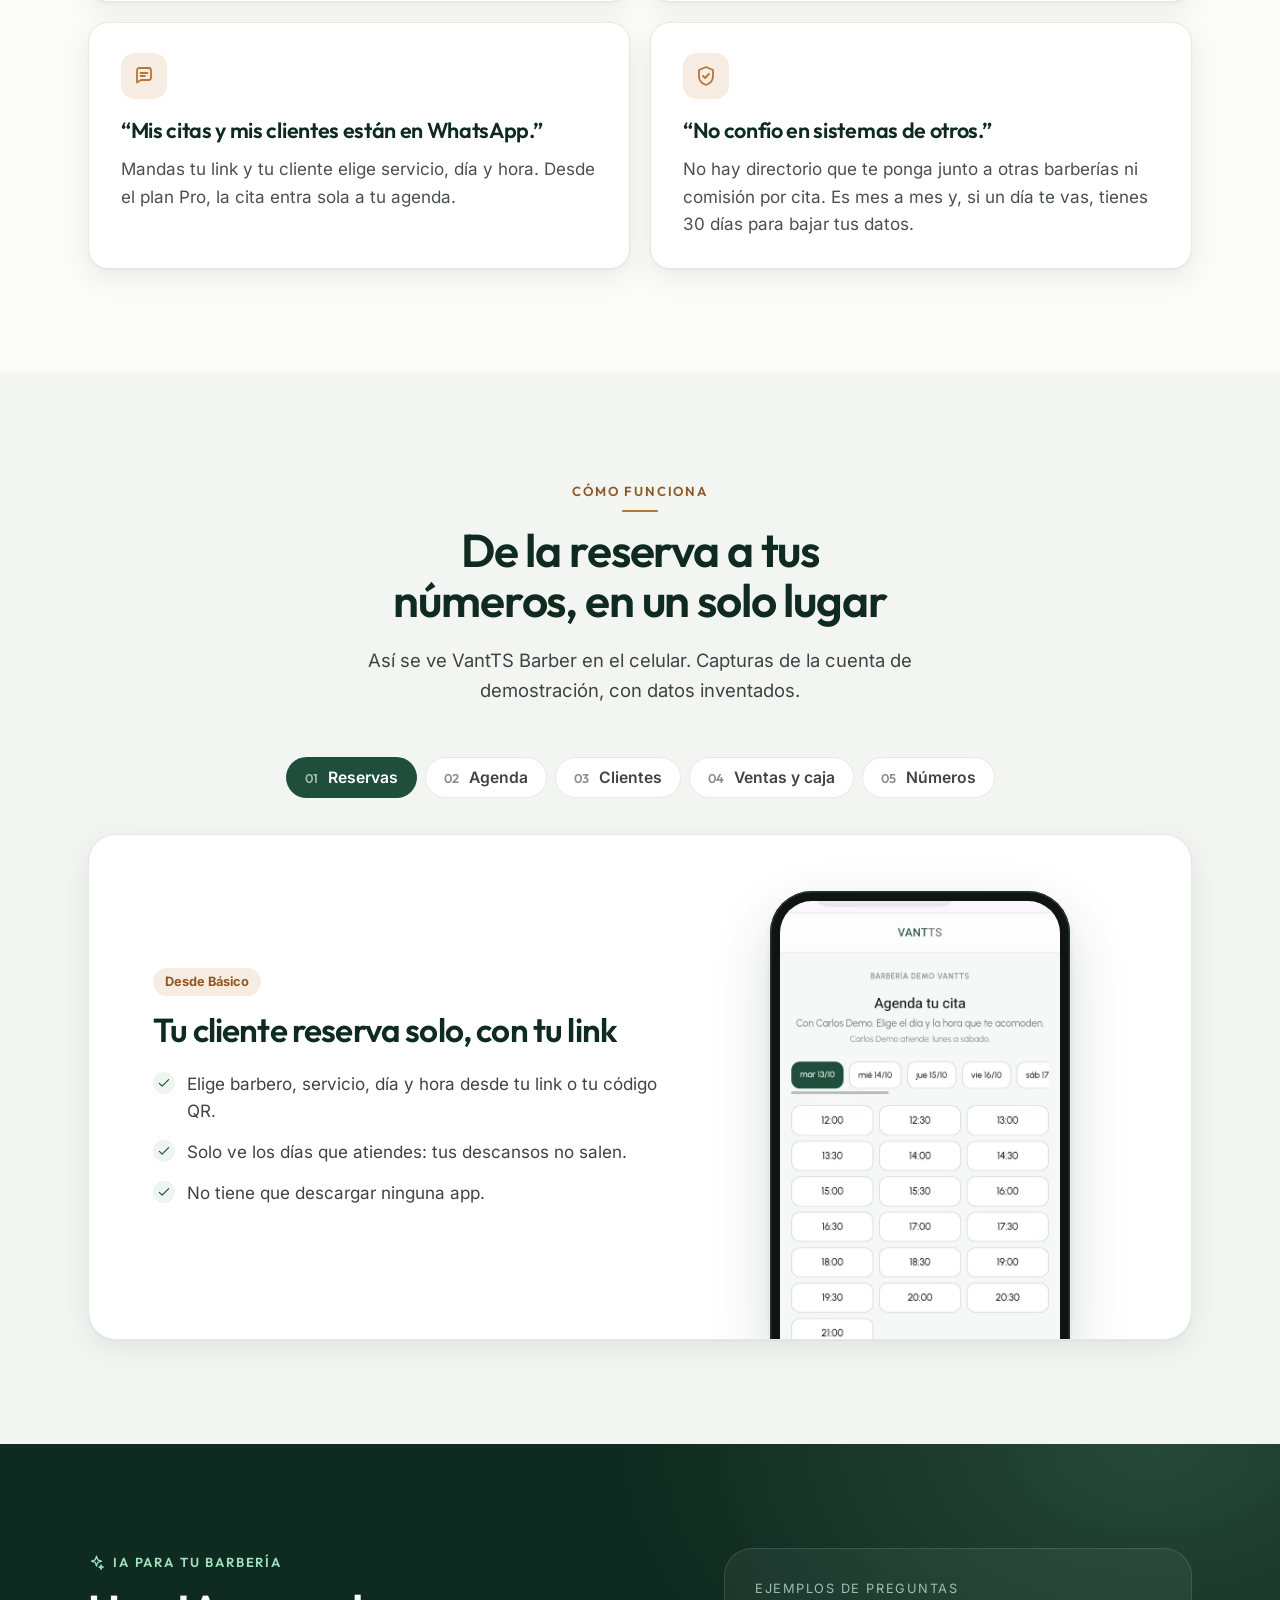
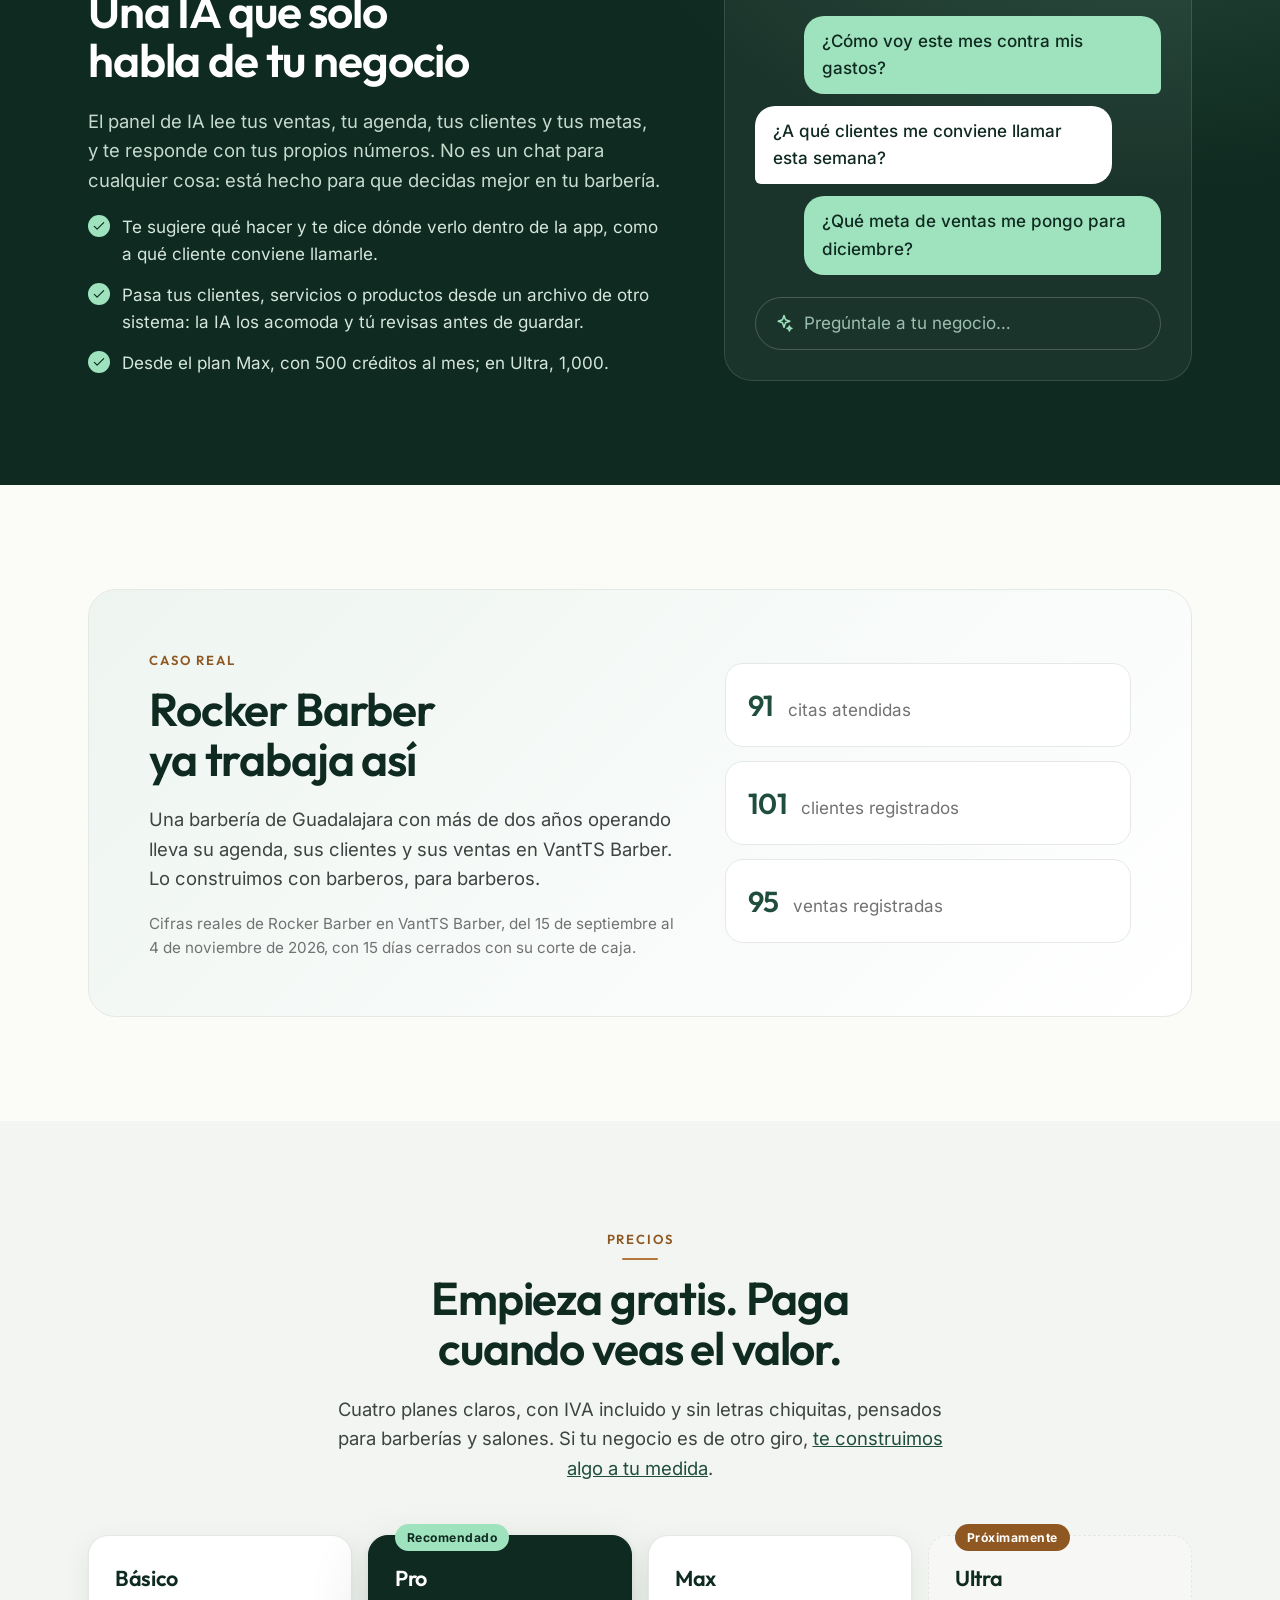
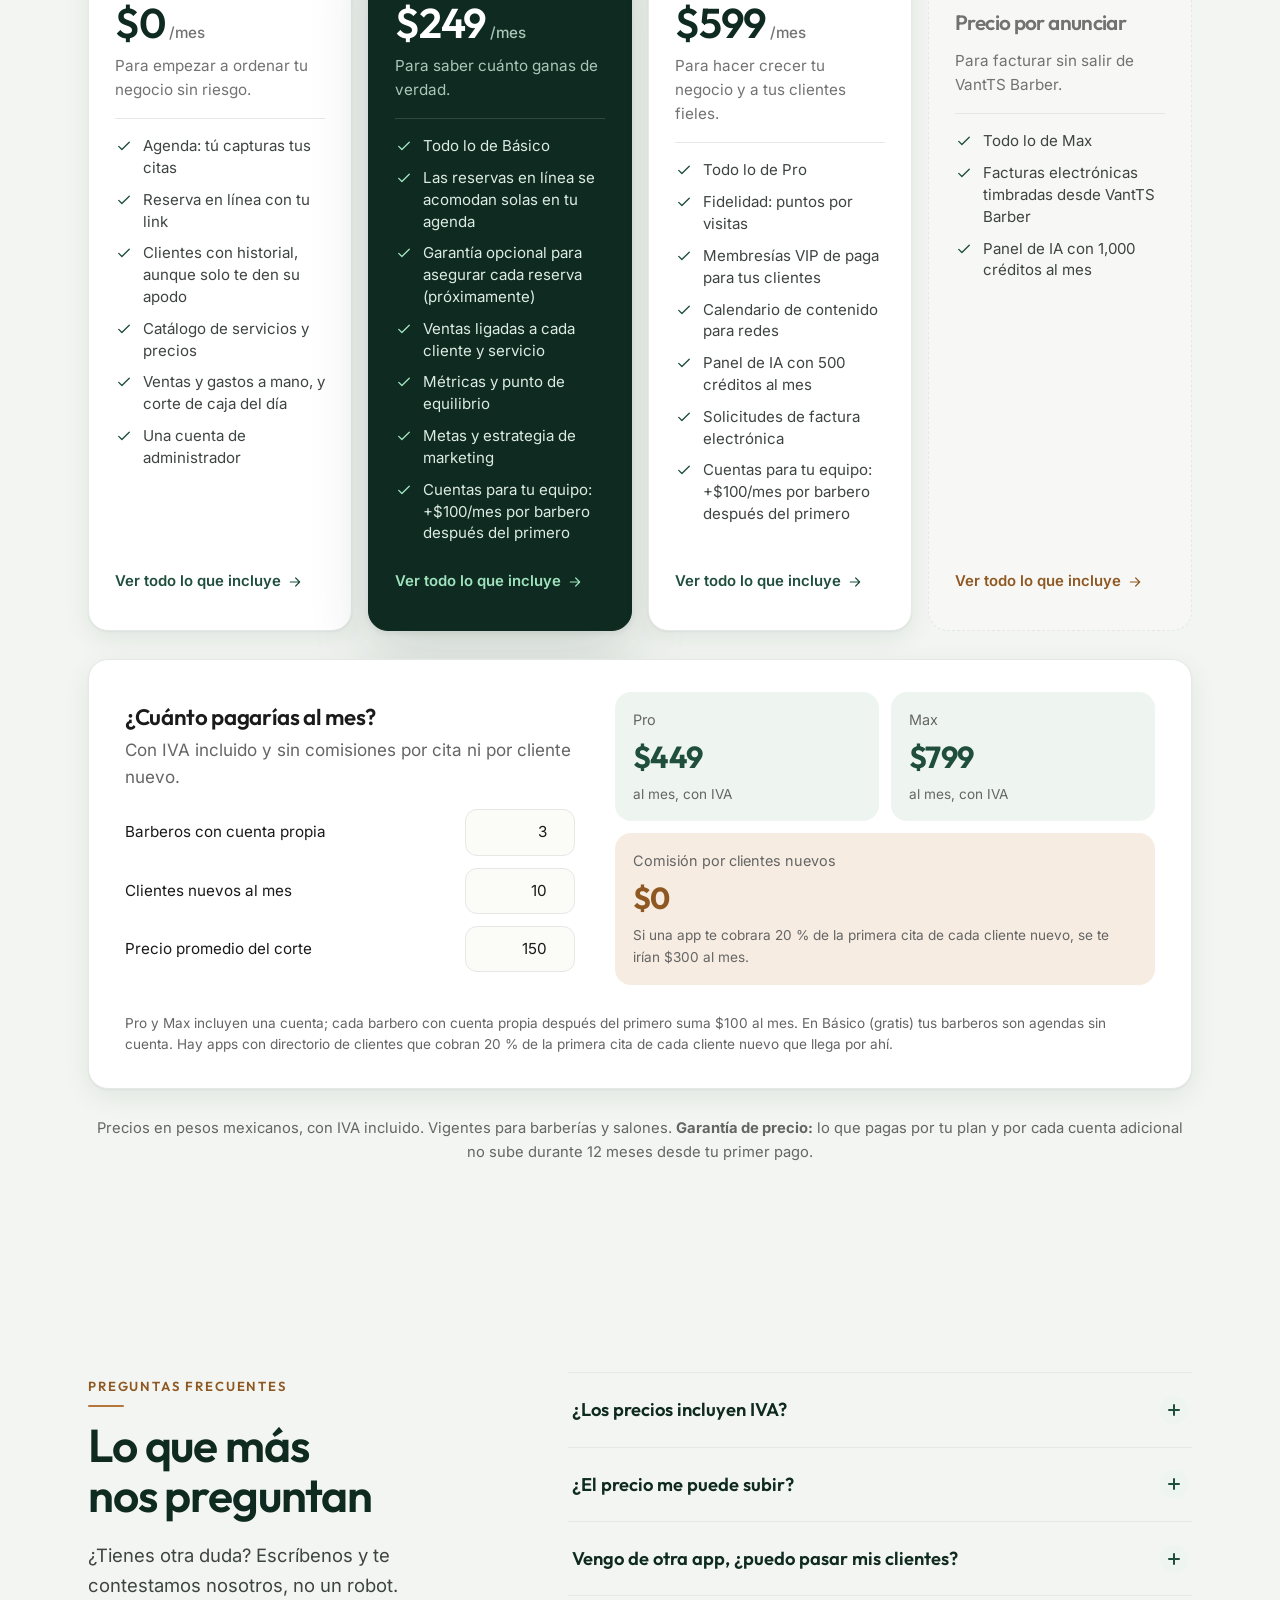
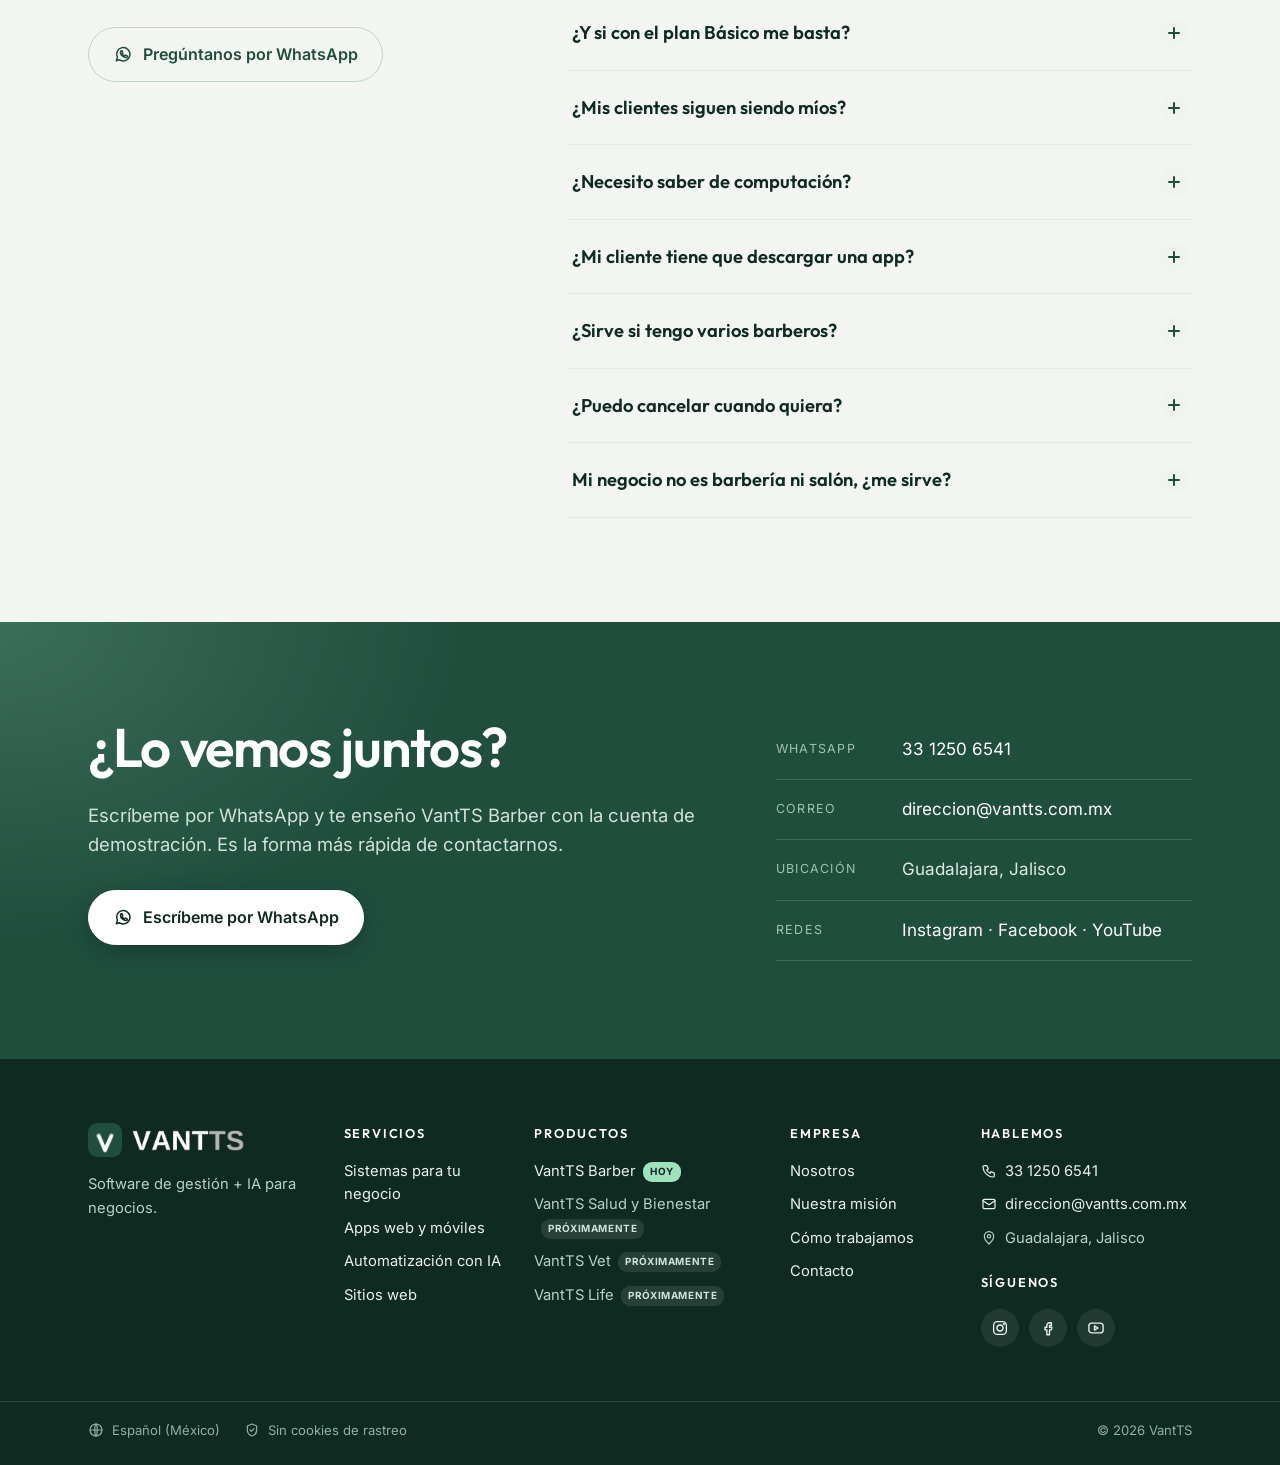
==== commit e932cf96: "Barber: prueba social con cifras reales de Rocker Barber, calculadora de precio con comisiones y lug" ====
--- a/barber/index.html
+++ b/barber/index.html
@@ -220,12 +220,13 @@
           <p class="eyebrow">Caso real</p>
           <h2>Rocker Barber ya trabaja así</h2>
           <p class="lead">Una barbería de Guadalajara con más de dos años operando lleva su agenda, sus clientes y sus ventas en VantTS Barber. Lo construimos con barberos, para barberos.</p>
-          <p class="caso-nota">Estamos midiendo resultados con ellos. En cuanto tengamos números, los vas a ver aquí: preferimos enseñar resultados reales, no promesas.</p>
+
+          <p class="caso-nota">Cifras reales de Rocker Barber en VantTS Barber, del 15 de septiembre al 4 de noviembre de 2026, con 15 días cerrados con su corte de caja.</p>
         </div>
         <div class="caso-datos">
-          <div class="dato"><strong>+2 años</strong><span>operando en Guadalajara</span></div>
-          <div class="dato"><strong>1 sistema</strong><span>agenda, clientes y ventas juntos</span></div>
-          <div class="dato"><strong>$0</strong><span>de comisión por cita</span></div>
+          <div class="dato"><strong>91</strong><span>citas atendidas</span></div>
+          <div class="dato"><strong>101</strong><span>clientes registrados</span></div>
+          <div class="dato"><strong>95</strong><span>ventas registradas</span></div>
         </div>
       </div>
     </div>
@@ -302,6 +303,24 @@
           </ul>
           <button type="button" class="plan-ver" data-plan="ultra" aria-haspopup="dialog">Ver todo lo que incluye<svg class="ico" viewBox="0 0 24 24" aria-hidden="true"><path d="M5 12h14M13 6l6 6-6 6"/></svg></button>
         </div>
+      </div>
+
+      <div class="calc revelar" id="calculadora" data-pro="249" data-max="599" data-extra="100" data-comision="20">
+        <div class="calc-texto">
+          <h3>¿Cuánto pagarías al mes?</h3>
+          <p>Con IVA incluido y sin comisiones por cita ni por cliente nuevo.</p>
+          <div class="calc-campos">
+            <label>Barberos con cuenta propia<input type="number" id="calcBarberos" min="1" max="30" step="1" value="3" inputmode="numeric"></label>
+            <label>Clientes nuevos al mes<input type="number" id="calcNuevos" min="0" max="999" step="1" value="10" inputmode="numeric"></label>
+            <label>Precio promedio del corte<input type="number" id="calcCorte" min="0" max="9999" step="10" value="150" inputmode="numeric"></label>
+          </div>
+        </div>
+        <div class="calc-resultados" aria-live="polite">
+          <div class="calc-plan"><span>Pro</span><strong id="calcPro">$449</strong><small>al mes, con IVA</small></div>
+          <div class="calc-plan"><span>Max</span><strong id="calcMax">$799</strong><small>al mes, con IVA</small></div>
+          <div class="calc-plan calc-ahorro"><span>Comisión por clientes nuevos</span><strong>$0</strong><small id="calcComision">Si una app te cobrara 20 % de la primera cita de cada cliente nuevo, se te irían $300 al mes.</small></div>
+        </div>
+        <p class="calc-nota">Pro y Max incluyen una cuenta; cada barbero con cuenta propia después del primero suma $100 al mes. En Básico (gratis) tus barberos son agendas sin cuenta. Hay apps con directorio de clientes que cobran 20 % de la primera cita de cada cliente nuevo que llega por ahí.</p>
       </div>
       <p class="nota">Precios en pesos mexicanos, con IVA incluido. Vigentes para barberías y salones. <strong>Garantía de precio:</strong> lo que pagas por tu plan y por cada cuenta adicional no sube durante 12 meses desde tu primer pago.</p>
     </div>
--- a/assets/style.css
+++ b/assets/style.css
@@ -729,3 +729,36 @@
   .producto-dest-visual .telefono img { height: 300px; }
   .cobro-paso { padding: 20px; }
 }
+
+/* Calculadora de precios de Barber y testimonio (4 nov 2026) */
+.calc {
+  margin-top: 28px; display: grid; grid-template-columns: 1fr 1.2fr; gap: 28px 40px; align-items: center;
+  background: #fff; border: 1px solid var(--borde); border-radius: var(--radio); padding: 32px 36px; box-shadow: var(--sombra);
+}
+.calc h3 { font-family: var(--font-head); font-size: 1.4rem; margin: 0 0 6px; color: var(--texto); }
+.calc-texto > p { color: var(--gris-texto); margin: 0 0 18px; }
+.calc-campos { display: grid; gap: 12px; }
+.calc-campos label { display: flex; justify-content: space-between; align-items: center; gap: 12px; font-size: 0.95rem; color: var(--texto); }
+.calc-campos input {
+  width: 110px; padding: 10px 12px; border: 1px solid var(--borde); border-radius: 12px; font: inherit; text-align: right;
+  background: var(--fondo); color: var(--texto);
+}
+.calc-campos input:focus { outline: 2px solid var(--verde); outline-offset: 1px; }
+.calc-resultados { display: grid; grid-template-columns: 1fr 1fr; gap: 12px; }
+.calc-plan { background: var(--verde-suave); border-radius: 16px; padding: 16px 18px; display: flex; flex-direction: column; gap: 2px; }
+.calc-plan span { color: var(--gris-texto); font-size: 0.9rem; }
+.calc-plan strong { font-family: var(--font-head); font-size: 1.9rem; color: var(--verde); letter-spacing: -0.02em; }
+.calc-plan small { color: var(--gris-texto); font-size: 0.85rem; }
+.calc-ahorro { grid-column: 1 / -1; background: var(--cobre-suave); }
+.calc-ahorro strong { color: var(--cobre-texto); }
+.calc-nota { grid-column: 1 / -1; color: var(--gris-texto); font-size: 0.85rem; margin: 0; }
+.testimonio { margin: 0 0 16px; padding: 18px 22px; background: #fff; border-left: 4px solid var(--cobre); border-radius: 0 16px 16px 0; }
+.testimonio p { font-size: 1.1rem; margin: 0 0 8px; color: var(--texto); }
+.testimonio cite { font-style: normal; color: var(--gris-texto); font-size: 0.9rem; }
+@media (max-width: 860px) {
+  .calc { grid-template-columns: 1fr; padding: 24px 20px; }
+}
+@media (max-width: 420px) {
+  .calc-resultados { grid-template-columns: 1fr; }
+  .calc-campos input { width: 90px; }
+}
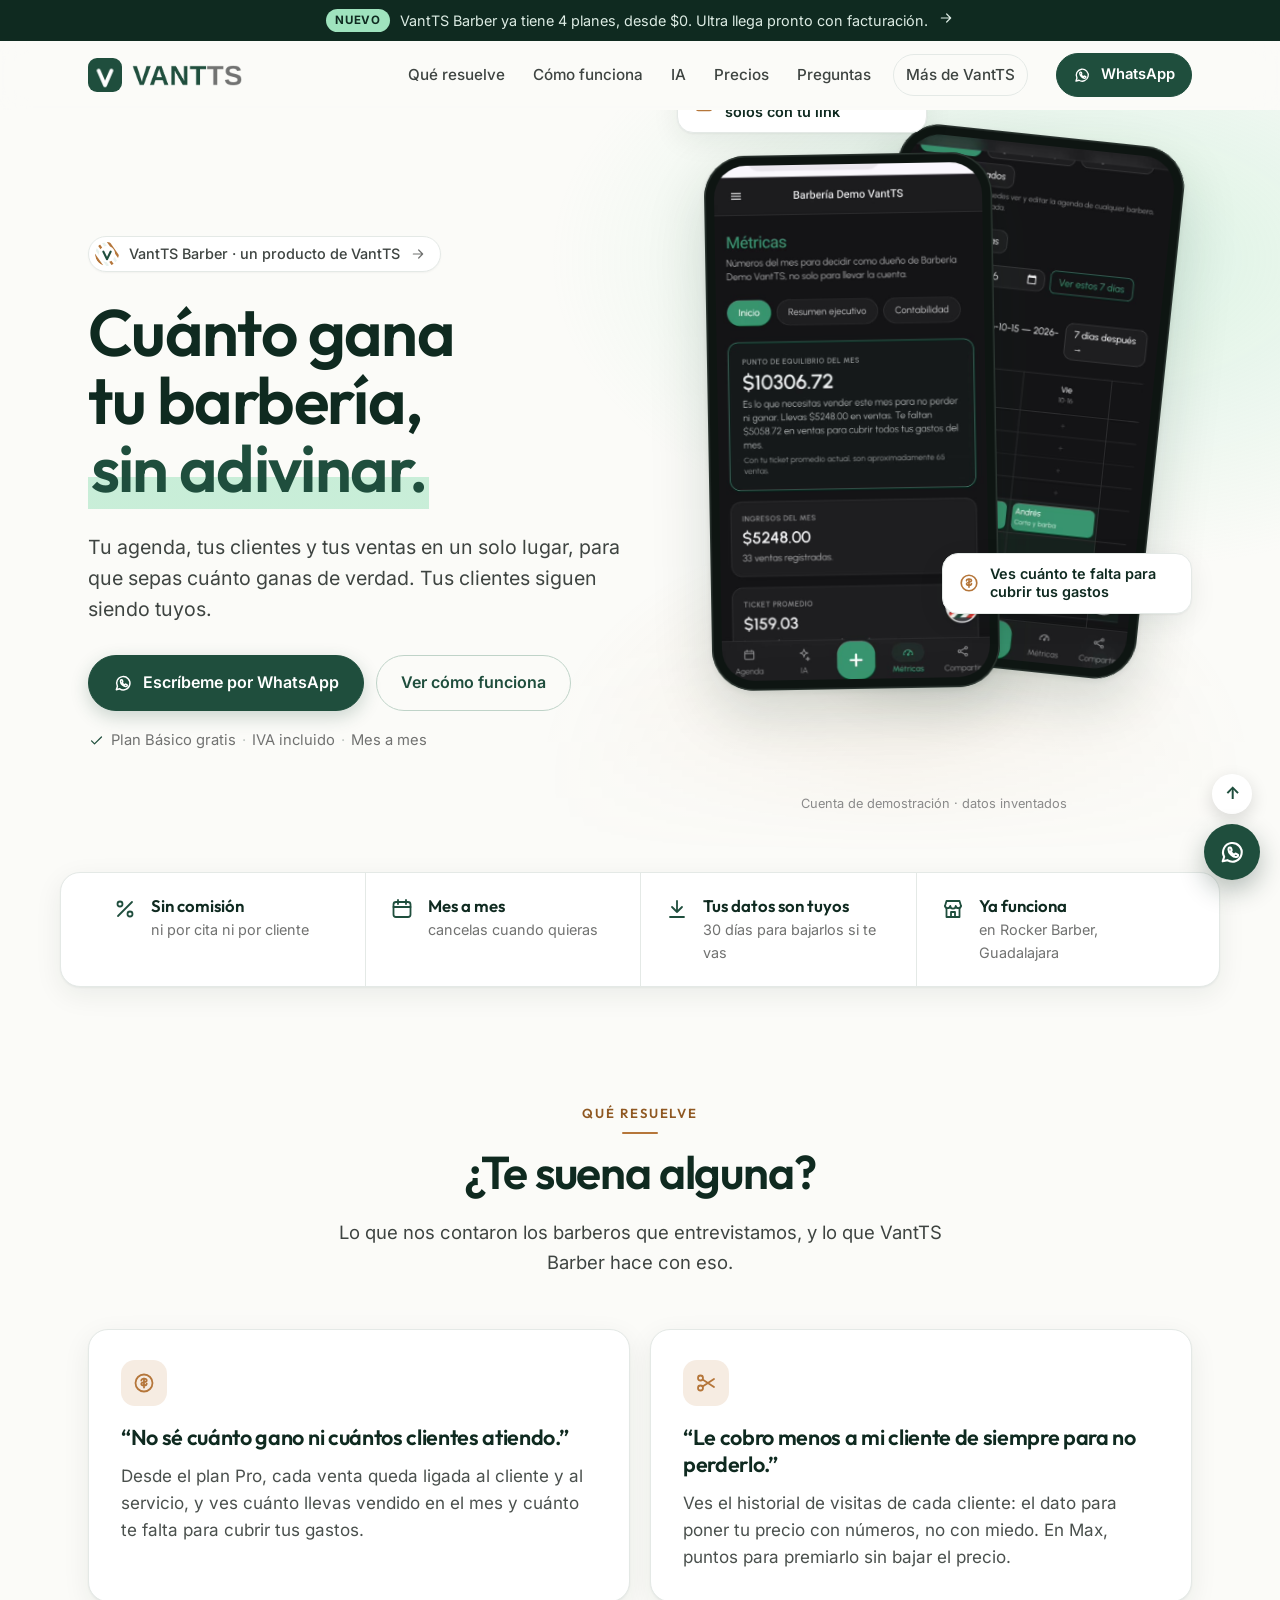
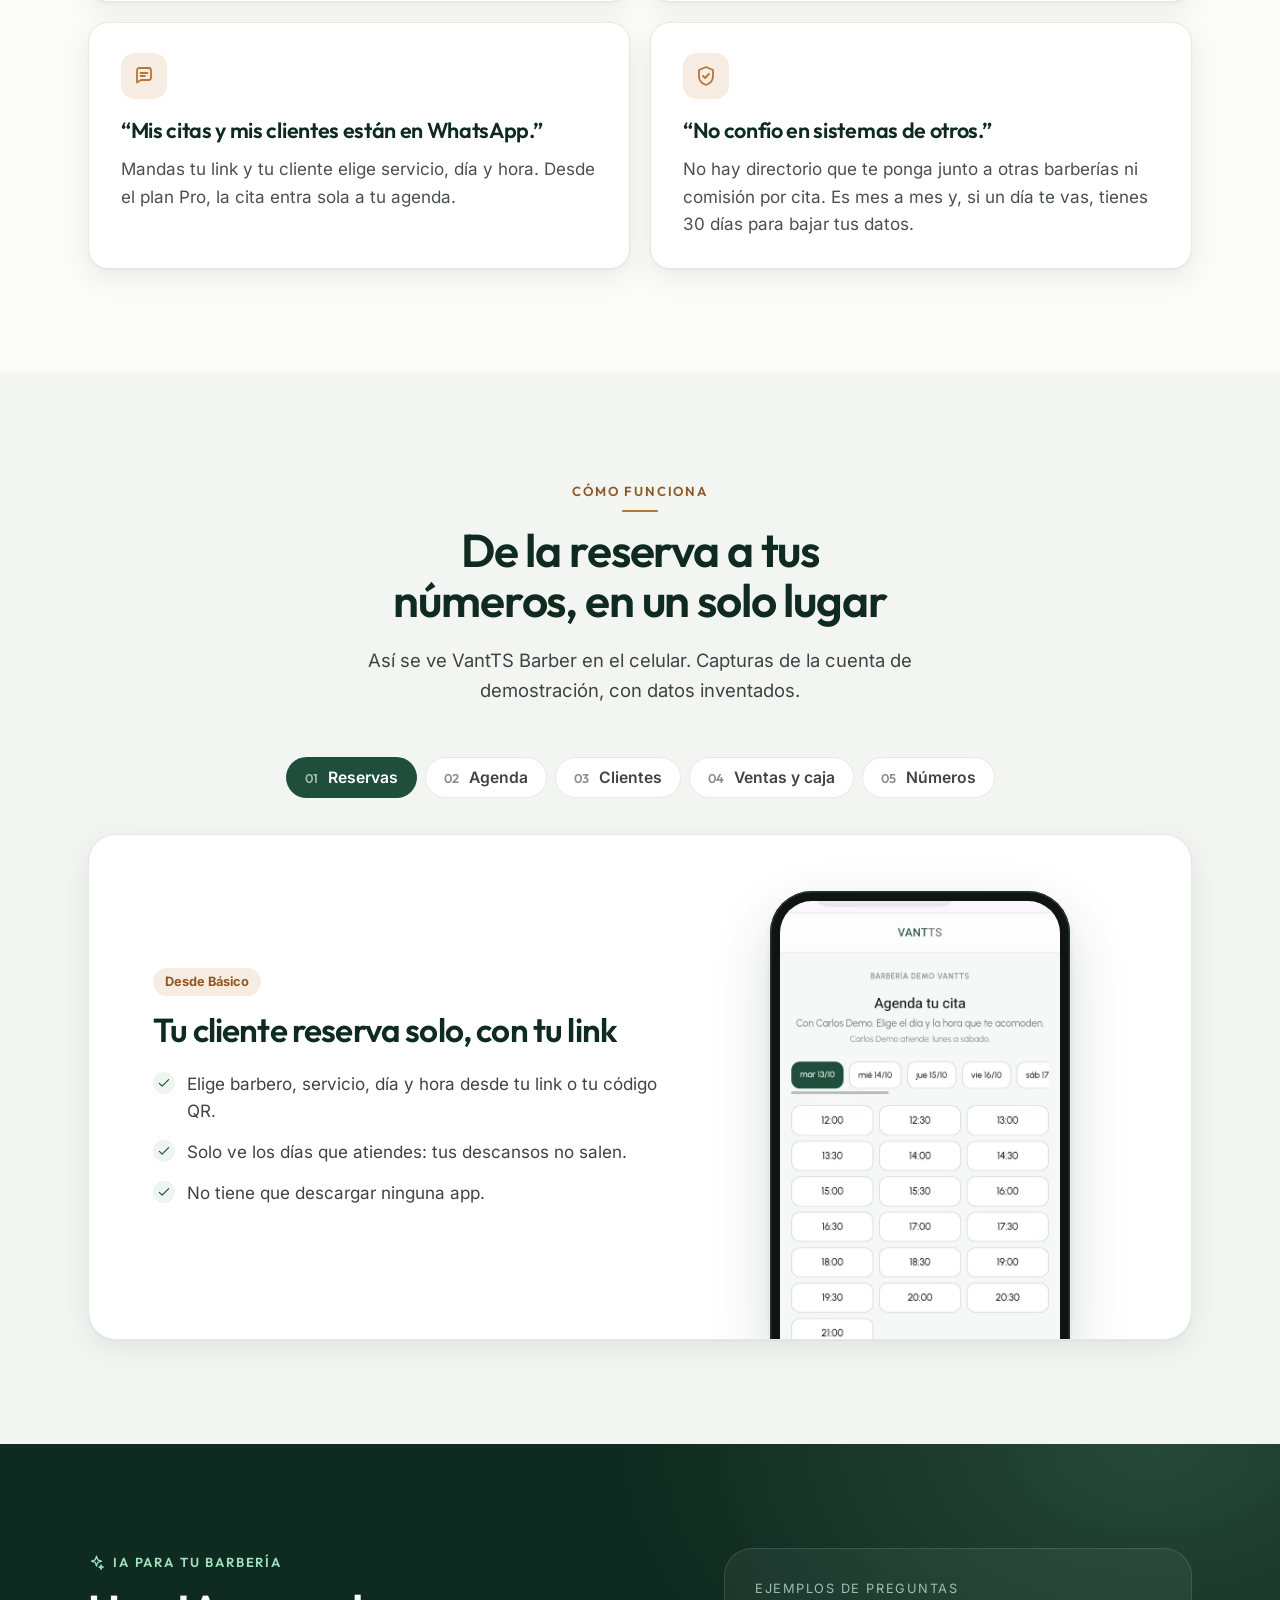
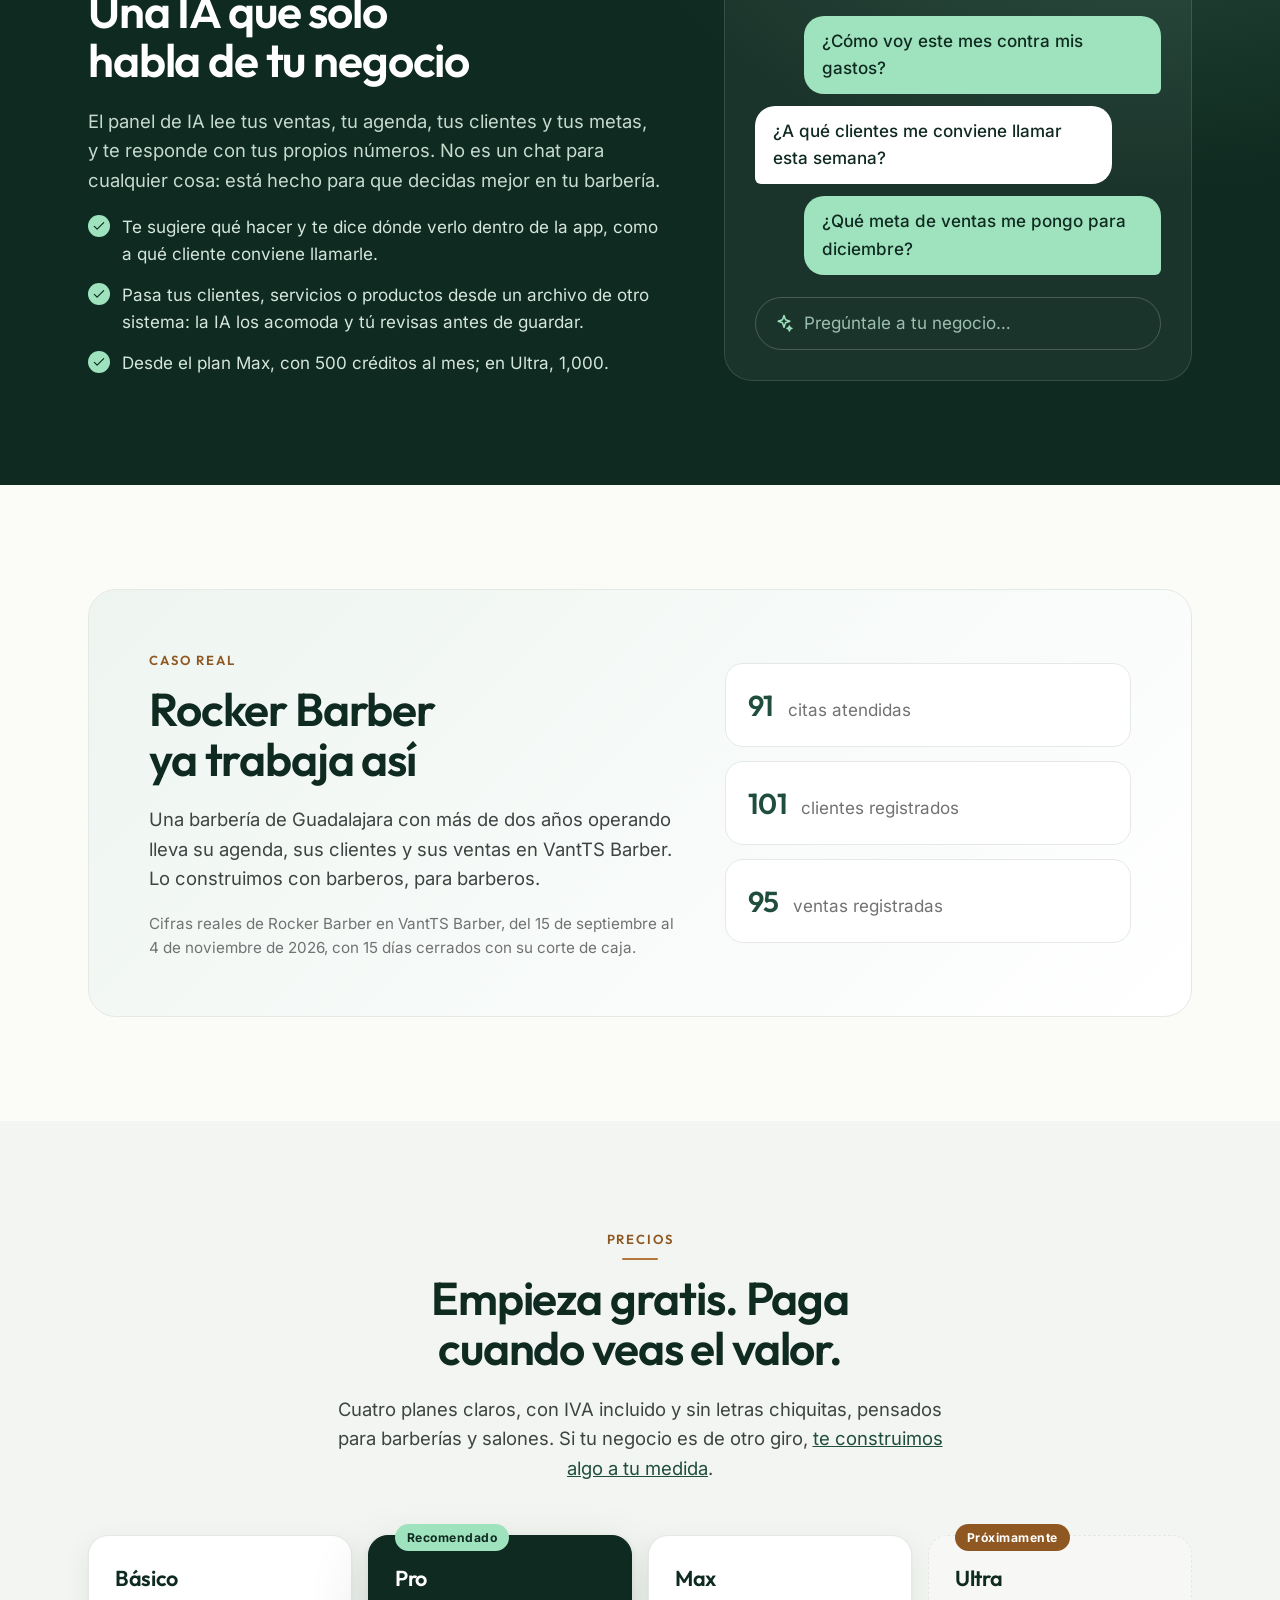
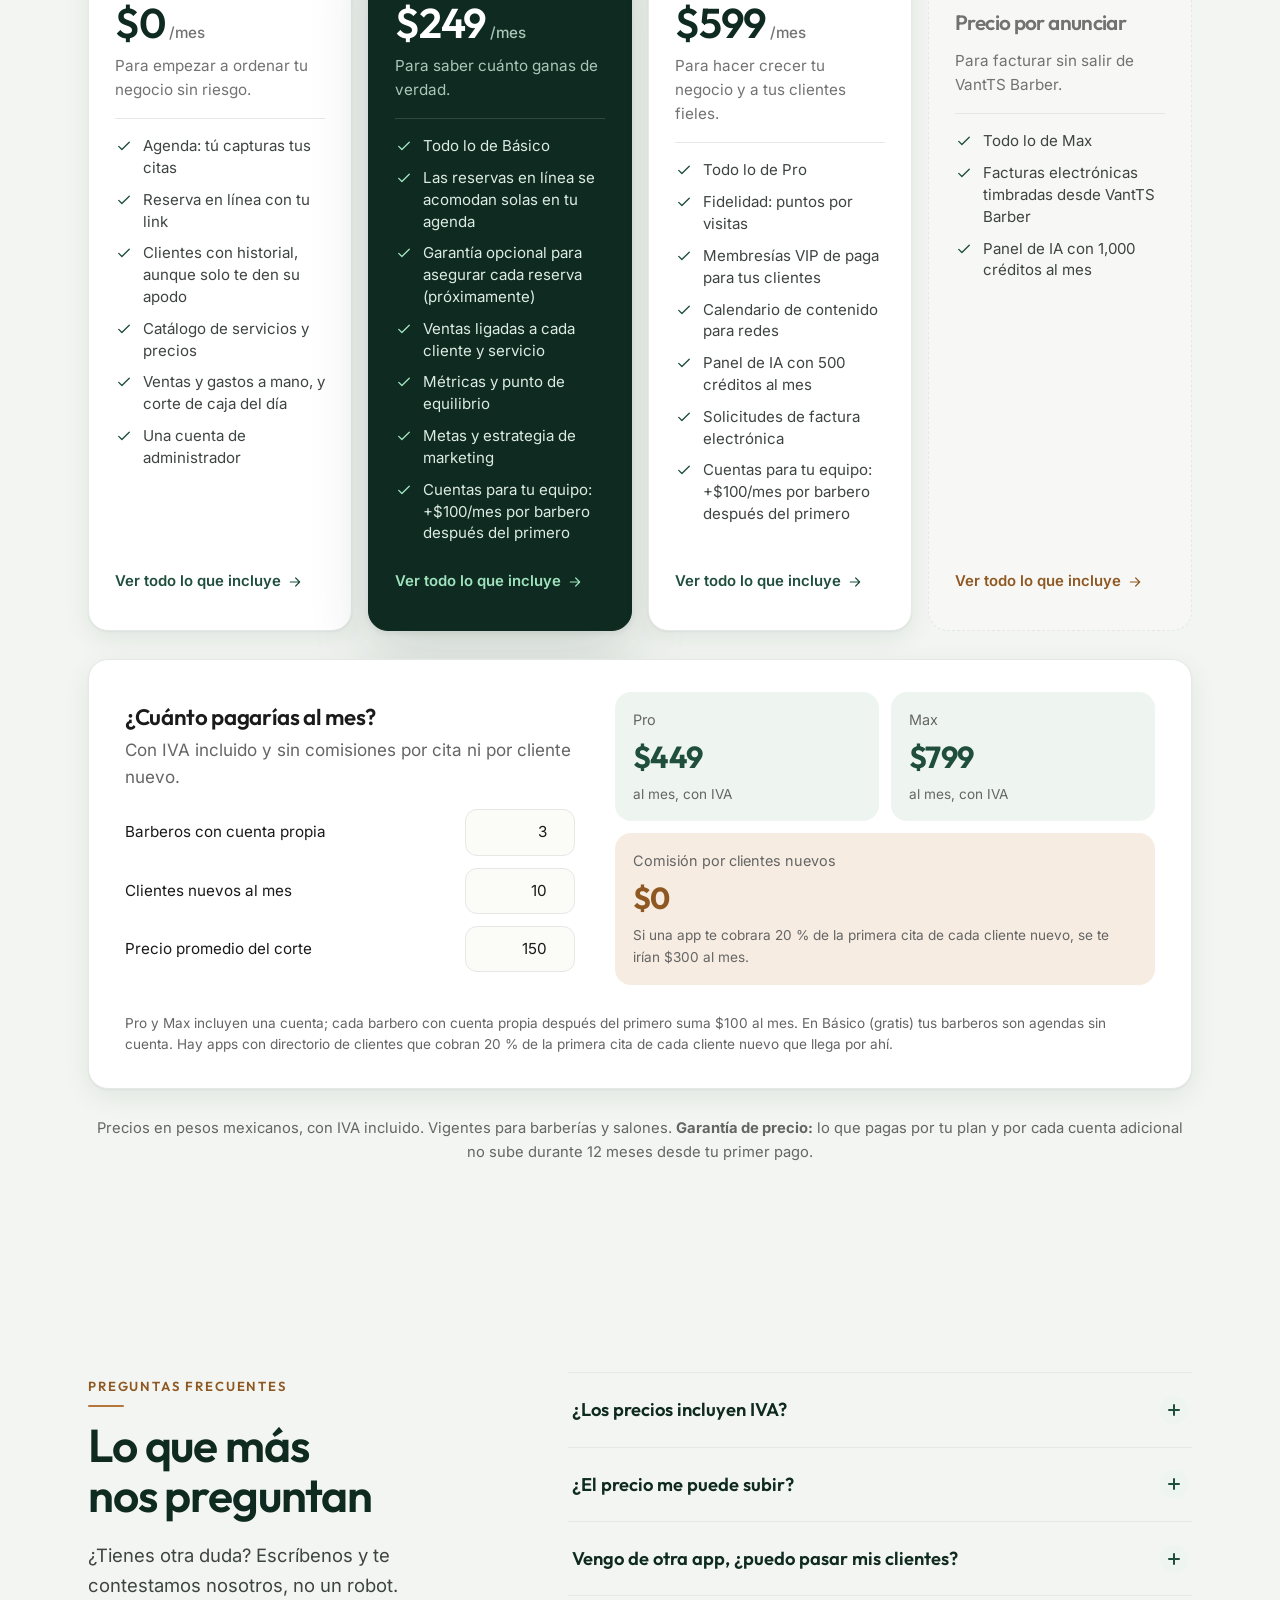
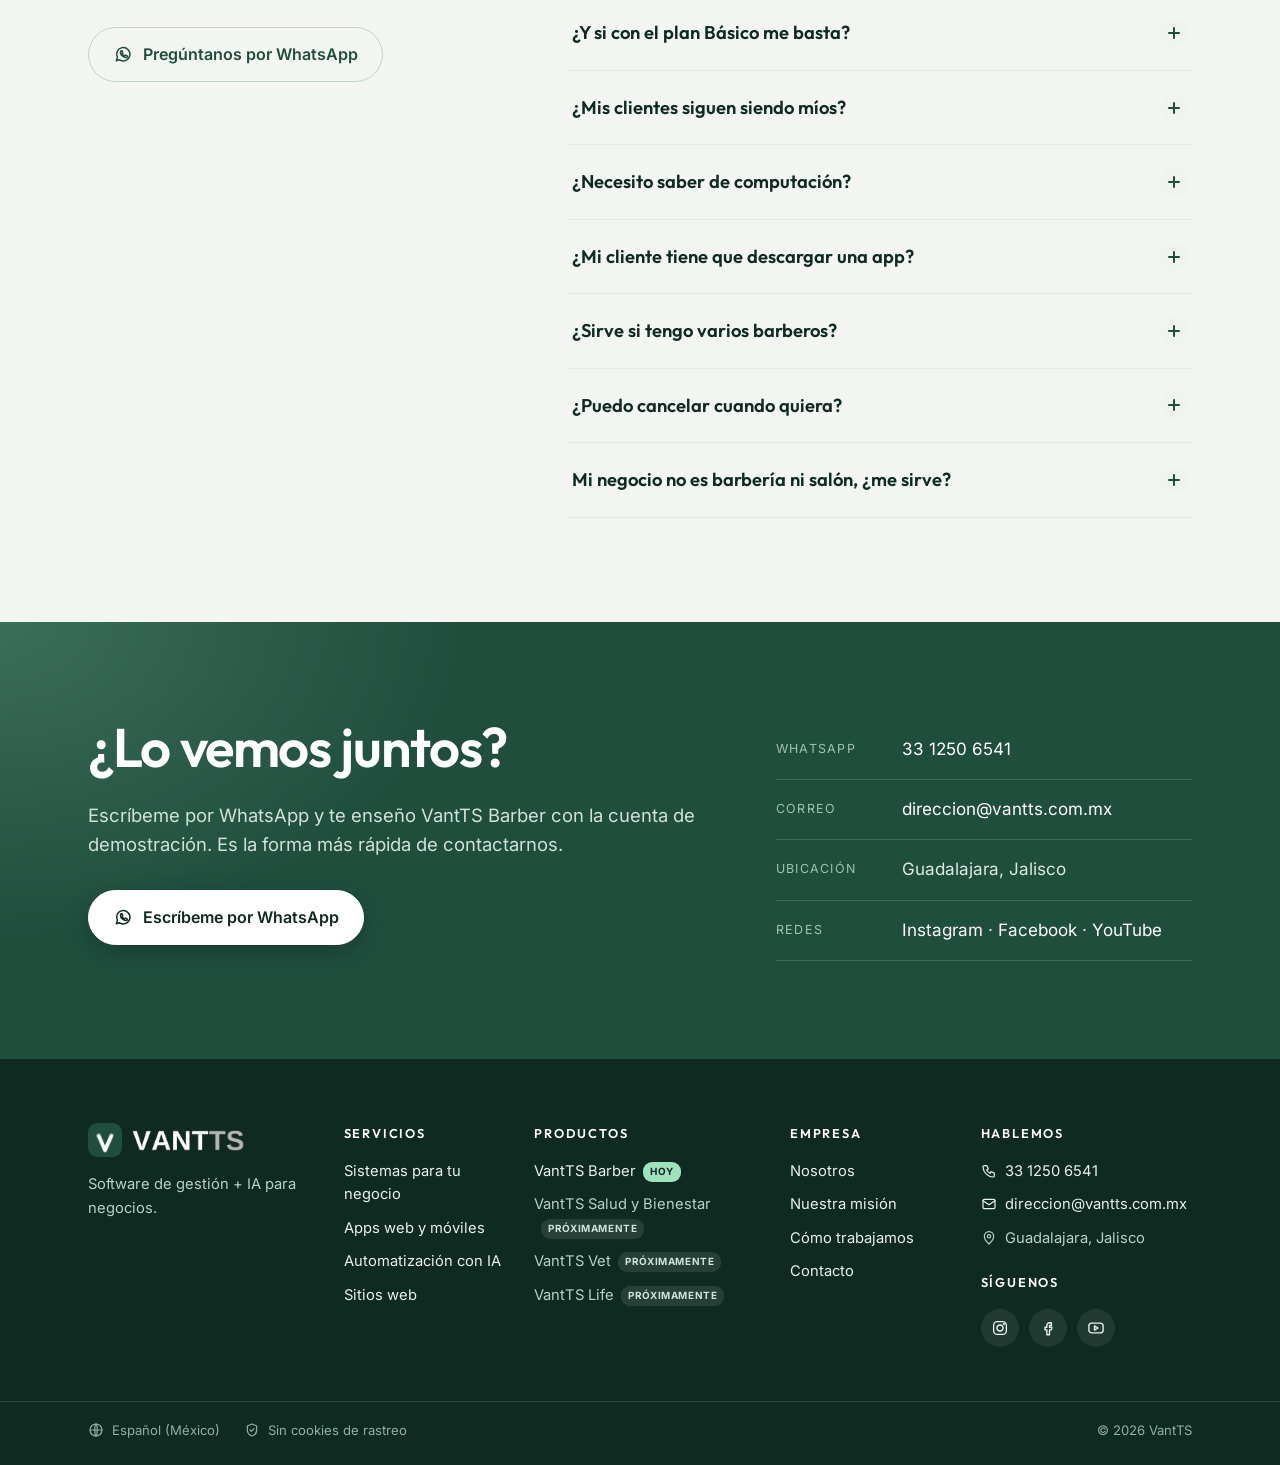
==== commit 1857c78a: "Barber: tarjetas de regalo en el detalle del plan Pro" ====
--- a/barber/index.html
+++ b/barber/index.html
@@ -341,18 +341,18 @@
       </section><section class="pd-panel" role="tabpanel" id="pdp-pro" aria-labelledby="pdt-pro" hidden>
         <header class="pd-cab"><h3>Pro</h3><span class="pd-precio">$249<small>/mes, IVA incluido</small></span><p>Para saber cuánto ganas de verdad.</p></header>
         <p class="pd-titulo">Lo que agrega Pro</p>
-        <div class="pd-grupo"><h4>Agenda y equipo</h4><ul><li><svg class="ico" viewBox="0 0 24 24" aria-hidden="true"><path d="M5 12.5l4.2 4.2L19 7"/></svg><span><strong>Las reservas de tu link entran solas a tu agenda</strong><span class="pd-det">Sin que tengas que confirmarlas.</span></span></li><li><svg class="ico" viewBox="0 0 24 24" aria-hidden="true"><path d="M5 12.5l4.2 4.2L19 7"/></svg><span><strong>Garantía para asegurar cada reserva</strong><span class="pd-pronto">Próximamente</span><span class="pd-det">Un depósito con tarjeta al reservar, que se regresa completo si el cliente cancela con 1 hora o más.</span></span></li><li><svg class="ico" viewBox="0 0 24 24" aria-hidden="true"><path d="M5 12.5l4.2 4.2L19 7"/></svg><span><strong>Recordatorios por WhatsApp</strong><span class="pd-pronto">Próximamente</span><span class="pd-det">A tu cliente, 1 día antes y 1 hora antes de su cita.</span></span></li><li><svg class="ico" viewBox="0 0 24 24" aria-hidden="true"><path d="M5 12.5l4.2 4.2L19 7"/></svg><span><strong>Cuentas para tu equipo</strong><span class="pd-det">Cada barbero con su cuenta: +$100 al mes por cada uno después del primero.</span></span></li><li><svg class="ico" viewBox="0 0 24 24" aria-hidden="true"><path d="M5 12.5l4.2 4.2L19 7"/></svg><span><strong>Roles y permisos</strong><span class="pd-det">Administrador, encargado, barbero o recepción: tú decides qué ve cada quien.</span></span></li><li><svg class="ico" viewBox="0 0 24 24" aria-hidden="true"><path d="M5 12.5l4.2 4.2L19 7"/></svg><span><strong>Cambio de días con tu aprobación</strong><span class="pd-det">Tus barberos piden cambiar sus días y tú apruebas.</span></span></li><li><svg class="ico" viewBox="0 0 24 24" aria-hidden="true"><path d="M5 12.5l4.2 4.2L19 7"/></svg><span><strong>Peticiones de tus clientes</strong><span class="pd-det">Cambios o reagendas de citas que apruebas o rechazas.</span></span></li></ul></div><div class="pd-grupo"><h4>Dinero</h4><ul><li><svg class="ico" viewBox="0 0 24 24" aria-hidden="true"><path d="M5 12.5l4.2 4.2L19 7"/></svg><span><strong>Ventas ligadas a cada cliente y servicio</strong><span class="pd-det">Sabes quién te compró qué, y alimentan tus métricas.</span></span></li><li><svg class="ico" viewBox="0 0 24 24" aria-hidden="true"><path d="M5 12.5l4.2 4.2L19 7"/></svg><span><strong>Inventario</strong><span class="pd-det">Productos, existencias, aviso de poco stock y qué toca comprar.</span></span></li><li><svg class="ico" viewBox="0 0 24 24" aria-hidden="true"><path d="M5 12.5l4.2 4.2L19 7"/></svg><span><strong>Métricas y punto de equilibrio</strong><span class="pd-det">Cómo va tu negocio en gráficas y cuánto necesitas vender para no perder.</span></span></li><li><svg class="ico" viewBox="0 0 24 24" aria-hidden="true"><path d="M5 12.5l4.2 4.2L19 7"/></svg><span><strong>Contabilidad</strong><span class="pd-det">Balance y estado de resultados.</span></span></li><li><svg class="ico" viewBox="0 0 24 24" aria-hidden="true"><path d="M5 12.5l4.2 4.2L19 7"/></svg><span><strong>Reportes y resumen ejecutivo</strong><span class="pd-det">Movimientos, clientes, ventas por forma de pago, por barbero y por origen, y tus números clave en una pantalla.</span></span></li></ul></div><div class="pd-grupo"><h4>Marketing</h4><ul><li><svg class="ico" viewBox="0 0 24 24" aria-hidden="true"><path d="M5 12.5l4.2 4.2L19 7"/></svg><span><strong>Promociones y descuentos</strong><span class="pd-det">Promociones con vigencia y descuentos de un solo uso.</span></span></li><li><svg class="ico" viewBox="0 0 24 24" aria-hidden="true"><path d="M5 12.5l4.2 4.2L19 7"/></svg><span><strong>Metas y estrategia de marketing</strong><span class="pd-det">Con ideas listas y guía por tema.</span></span></li><li><svg class="ico" viewBox="0 0 24 24" aria-hidden="true"><path d="M5 12.5l4.2 4.2L19 7"/></svg><span><strong>Avance de tus metas</strong><span class="pd-det">Línea de tiempo y gráfica de avance.</span></span></li></ul></div>
+        <div class="pd-grupo"><h4>Agenda y equipo</h4><ul><li><svg class="ico" viewBox="0 0 24 24" aria-hidden="true"><path d="M5 12.5l4.2 4.2L19 7"/></svg><span><strong>Las reservas de tu link entran solas a tu agenda</strong><span class="pd-det">Sin que tengas que confirmarlas.</span></span></li><li><svg class="ico" viewBox="0 0 24 24" aria-hidden="true"><path d="M5 12.5l4.2 4.2L19 7"/></svg><span><strong>Garantía para asegurar cada reserva</strong><span class="pd-pronto">Próximamente</span><span class="pd-det">Un depósito con tarjeta al reservar, que se regresa completo si el cliente cancela con 1 hora o más.</span></span></li><li><svg class="ico" viewBox="0 0 24 24" aria-hidden="true"><path d="M5 12.5l4.2 4.2L19 7"/></svg><span><strong>Recordatorios por WhatsApp</strong><span class="pd-pronto">Próximamente</span><span class="pd-det">A tu cliente, 1 día antes y 1 hora antes de su cita.</span></span></li><li><svg class="ico" viewBox="0 0 24 24" aria-hidden="true"><path d="M5 12.5l4.2 4.2L19 7"/></svg><span><strong>Cuentas para tu equipo</strong><span class="pd-det">Cada barbero con su cuenta: +$100 al mes por cada uno después del primero.</span></span></li><li><svg class="ico" viewBox="0 0 24 24" aria-hidden="true"><path d="M5 12.5l4.2 4.2L19 7"/></svg><span><strong>Roles y permisos</strong><span class="pd-det">Administrador, encargado, barbero o recepción: tú decides qué ve cada quien.</span></span></li><li><svg class="ico" viewBox="0 0 24 24" aria-hidden="true"><path d="M5 12.5l4.2 4.2L19 7"/></svg><span><strong>Cambio de días con tu aprobación</strong><span class="pd-det">Tus barberos piden cambiar sus días y tú apruebas.</span></span></li><li><svg class="ico" viewBox="0 0 24 24" aria-hidden="true"><path d="M5 12.5l4.2 4.2L19 7"/></svg><span><strong>Peticiones de tus clientes</strong><span class="pd-det">Cambios o reagendas de citas que apruebas o rechazas.</span></span></li></ul></div><div class="pd-grupo"><h4>Dinero</h4><ul><li><svg class="ico" viewBox="0 0 24 24" aria-hidden="true"><path d="M5 12.5l4.2 4.2L19 7"/></svg><span><strong>Ventas ligadas a cada cliente y servicio</strong><span class="pd-det">Sabes quién te compró qué, y alimentan tus métricas.</span></span></li><li><svg class="ico" viewBox="0 0 24 24" aria-hidden="true"><path d="M5 12.5l4.2 4.2L19 7"/></svg><span><strong>Inventario</strong><span class="pd-det">Productos, existencias, aviso de poco stock y qué toca comprar.</span></span></li><li><svg class="ico" viewBox="0 0 24 24" aria-hidden="true"><path d="M5 12.5l4.2 4.2L19 7"/></svg><span><strong>Métricas y punto de equilibrio</strong><span class="pd-det">Cómo va tu negocio en gráficas y cuánto necesitas vender para no perder.</span></span></li><li><svg class="ico" viewBox="0 0 24 24" aria-hidden="true"><path d="M5 12.5l4.2 4.2L19 7"/></svg><span><strong>Contabilidad</strong><span class="pd-det">Balance y estado de resultados.</span></span></li><li><svg class="ico" viewBox="0 0 24 24" aria-hidden="true"><path d="M5 12.5l4.2 4.2L19 7"/></svg><span><strong>Reportes y resumen ejecutivo</strong><span class="pd-det">Movimientos, clientes, ventas por forma de pago, por barbero y por origen, y tus números clave en una pantalla.</span></span></li></ul></div><div class="pd-grupo"><h4>Marketing</h4><ul><li><svg class="ico" viewBox="0 0 24 24" aria-hidden="true"><path d="M5 12.5l4.2 4.2L19 7"/></svg><span><strong>Promociones y descuentos</strong><span class="pd-det">Promociones con vigencia y descuentos de un solo uso.</span></span></li><li><svg class="ico" viewBox="0 0 24 24" aria-hidden="true"><path d="M5 12.5l4.2 4.2L19 7"/></svg><span><strong>Tarjetas de regalo</strong><span class="pd-det">Las vendes en caja, se mandan en PDF por WhatsApp, no vencen y el saldo se usa en una o varias visitas.</span></span></li><li><svg class="ico" viewBox="0 0 24 24" aria-hidden="true"><path d="M5 12.5l4.2 4.2L19 7"/></svg><span><strong>Metas y estrategia de marketing</strong><span class="pd-det">Con ideas listas y guía por tema.</span></span></li><li><svg class="ico" viewBox="0 0 24 24" aria-hidden="true"><path d="M5 12.5l4.2 4.2L19 7"/></svg><span><strong>Avance de tus metas</strong><span class="pd-det">Línea de tiempo y gráfica de avance.</span></span></li></ul></div>
         <details class="pd-hereda"><summary>Y todo lo de Básico <span>(17)</span></summary><div class="pd-grupo"><h4>Agenda y caja</h4><ul><li><svg class="ico" viewBox="0 0 24 24" aria-hidden="true"><path d="M5 12.5l4.2 4.2L19 7"/></svg><span><strong>Agenda de citas</strong><span class="pd-det">Tú capturas cada cita.</span></span></li><li><svg class="ico" viewBox="0 0 24 24" aria-hidden="true"><path d="M5 12.5l4.2 4.2L19 7"/></svg><span><strong>Reserva en línea con tu link</strong><span class="pd-det">Tu cliente elige servicio, día y hora desde tu link y tú confirmas la cita con un toque.</span></span></li><li><svg class="ico" viewBox="0 0 24 24" aria-hidden="true"><path d="M5 12.5l4.2 4.2L19 7"/></svg><span><strong>Agenda para cada barbero</strong><span class="pd-det">Tus barberos aparecen en la agenda y el cliente elige con quién; tú la manejas desde tu cuenta.</span></span></li><li><svg class="ico" viewBox="0 0 24 24" aria-hidden="true"><path d="M5 12.5l4.2 4.2L19 7"/></svg><span><strong>Días de trabajo</strong><span class="pd-det">Eliges qué días atiendes.</span></span></li><li><svg class="ico" viewBox="0 0 24 24" aria-hidden="true"><path d="M5 12.5l4.2 4.2L19 7"/></svg><span><strong>Registro de ventas a mano</strong><span class="pd-det">Anotas cada venta y su propina en la app.</span></span></li><li><svg class="ico" viewBox="0 0 24 24" aria-hidden="true"><path d="M5 12.5l4.2 4.2L19 7"/></svg><span><strong>Registro de gastos</strong><span class="pd-det">Lo que pagas, incluido lo que sale de la caja.</span></span></li><li><svg class="ico" viewBox="0 0 24 24" aria-hidden="true"><path d="M5 12.5l4.2 4.2L19 7"/></svg><span><strong>Cierre del día y corte de caja</strong><span class="pd-det">El corte cuadra con tus ventas del día, dejas fondo de caja y te queda el PDF.</span></span></li></ul></div><div class="pd-grupo"><h4>Clientes</h4><ul><li><svg class="ico" viewBox="0 0 24 24" aria-hidden="true"><path d="M5 12.5l4.2 4.2L19 7"/></svg><span><strong>Clientes con historial</strong><span class="pd-det">Aunque solo te den su apodo; de paso o frecuentes.</span></span></li><li><svg class="ico" viewBox="0 0 24 24" aria-hidden="true"><path d="M5 12.5l4.2 4.2L19 7"/></svg><span><strong>Niveles por visitas</strong><span class="pd-det">Tus clientes suben de nivel según cuántas veces vienen.</span></span></li><li><svg class="ico" viewBox="0 0 24 24" aria-hidden="true"><path d="M5 12.5l4.2 4.2L19 7"/></svg><span><strong>Listas de a quién llamar</strong><span class="pd-det">Quién lleva días sin venir, quién está en riesgo y quién no ha regresado, con botón de WhatsApp y mensaje listo.</span></span></li><li><svg class="ico" viewBox="0 0 24 24" aria-hidden="true"><path d="M5 12.5l4.2 4.2L19 7"/></svg><span><strong>Registro del cliente frecuente</strong><span class="pd-det">Le mandas un link y él llena sus datos.</span></span></li><li><svg class="ico" viewBox="0 0 24 24" aria-hidden="true"><path d="M5 12.5l4.2 4.2L19 7"/></svg><span><strong>Aviso de privacidad de tu barbería</strong><span class="pd-det">Listo para compartir con tus clientes.</span></span></li><li><svg class="ico" viewBox="0 0 24 24" aria-hidden="true"><path d="M5 12.5l4.2 4.2L19 7"/></svg><span><strong>Expediente del cliente en PDF</strong></span></li><li><svg class="ico" viewBox="0 0 24 24" aria-hidden="true"><path d="M5 12.5l4.2 4.2L19 7"/></svg><span><strong>Botón “No llegó”</strong><span class="pd-det">Lleva la cuenta de las faltas de cada cliente.</span></span></li></ul></div><div class="pd-grupo"><h4>Tu negocio</h4><ul><li><svg class="ico" viewBox="0 0 24 24" aria-hidden="true"><path d="M5 12.5l4.2 4.2L19 7"/></svg><span><strong>Catálogo de servicios y precios</strong><span class="pd-det">Con la duración de cada servicio.</span></span></li><li><svg class="ico" viewBox="0 0 24 24" aria-hidden="true"><path d="M5 12.5l4.2 4.2L19 7"/></svg><span><strong>Bandeja de avisos</strong><span class="pd-det">Avisos al celular y un resumen diario a las 8 a.m.: cumpleaños, VIP por vencer, qué toca comprar.</span></span></li><li><svg class="ico" viewBox="0 0 24 24" aria-hidden="true"><path d="M5 12.5l4.2 4.2L19 7"/></svg><span><strong>Pídenos mejoras</strong><span class="pd-det">Tú o tu equipo nos piden cambios para su sistema.</span></span></li></ul></div></details>
       </section><section class="pd-panel" role="tabpanel" id="pdp-max" aria-labelledby="pdt-max" hidden>
         <header class="pd-cab"><h3>Max</h3><span class="pd-precio">$599<small>/mes, IVA incluido</small></span><p>Para hacer crecer tu negocio y a tus clientes fieles.</p></header>
         <p class="pd-titulo">Lo que agrega Max</p>
         <div class="pd-grupo"><h4>Clientes fieles</h4><ul><li><svg class="ico" viewBox="0 0 24 24" aria-hidden="true"><path d="M5 12.5l4.2 4.2L19 7"/></svg><span><strong>Puntos por visitas</strong><span class="pd-det">Premias a tu cliente de siempre sin bajarle el precio.</span></span></li><li><svg class="ico" viewBox="0 0 24 24" aria-hidden="true"><path d="M5 12.5l4.2 4.2L19 7"/></svg><span><strong>Membresía VIP de paga</strong><span class="pd-det">Cobras una membresía a tus clientes.</span></span></li><li><svg class="ico" viewBox="0 0 24 24" aria-hidden="true"><path d="M5 12.5l4.2 4.2L19 7"/></svg><span><strong>Fiado y por cobrar</strong><span class="pd-det">Ventas a crédito, abonos y recordatorio por WhatsApp.</span></span></li></ul></div><div class="pd-grupo"><h4>Equipo y operación</h4><ul><li><svg class="ico" viewBox="0 0 24 24" aria-hidden="true"><path d="M5 12.5l4.2 4.2L19 7"/></svg><span><strong>Nómina y comisiones</strong><span class="pd-det">Comisión, sueldo más comisión o renta de silla; propinas, adelantos y bonos, con recibo en PDF.</span></span></li><li><svg class="ico" viewBox="0 0 24 24" aria-hidden="true"><path d="M5 12.5l4.2 4.2L19 7"/></svg><span><strong>Compras y proveedores</strong><span class="pd-det">Te sugiere qué pedir, mandas la orden por WhatsApp o PDF y llevas lo que debes.</span></span></li><li><svg class="ico" viewBox="0 0 24 24" aria-hidden="true"><path d="M5 12.5l4.2 4.2L19 7"/></svg><span><strong>Sucursales</strong><span class="pd-det">Varias barberías con clientes y catálogo compartidos, traspasos de inventario y totales del grupo.</span></span></li><li><svg class="ico" viewBox="0 0 24 24" aria-hidden="true"><path d="M5 12.5l4.2 4.2L19 7"/></svg><span><strong>Bitácora de cambios</strong><span class="pd-det">Quién cambió qué y cuándo, guardado 2 años.</span></span></li></ul></div><div class="pd-grupo"><h4>Redes sociales</h4><ul><li><svg class="ico" viewBox="0 0 24 24" aria-hidden="true"><path d="M5 12.5l4.2 4.2L19 7"/></svg><span><strong>Calendario de publicaciones</strong><span class="pd-det">Te avisa a la hora y comparte con un botón.</span></span></li><li><svg class="ico" viewBox="0 0 24 24" aria-hidden="true"><path d="M5 12.5l4.2 4.2L19 7"/></svg><span><strong>Publicación automática en Instagram y Facebook</strong><span class="pd-pronto">Próximamente</span></span></li></ul></div><div class="pd-grupo"><h4>Inteligencia artificial</h4><ul><li><svg class="ico" viewBox="0 0 24 24" aria-hidden="true"><path d="M5 12.5l4.2 4.2L19 7"/></svg><span><strong>Panel de IA con 500 créditos al mes</strong><span class="pd-det">Le preguntas por tu negocio y te propone qué hacer.</span></span></li><li><svg class="ico" viewBox="0 0 24 24" aria-hidden="true"><path d="M5 12.5l4.2 4.2L19 7"/></svg><span><strong>Importar desde Excel con IA</strong><span class="pd-det">Clientes, inventario, servicios y proveedores desde tu archivo (usa créditos). Gratis en cualquier plan durante tus primeros 30 días.</span></span></li></ul></div><div class="pd-grupo"><h4>Más</h4><ul><li><svg class="ico" viewBox="0 0 24 24" aria-hidden="true"><path d="M5 12.5l4.2 4.2L19 7"/></svg><span><strong>Solicitudes de factura electrónica</strong><span class="pd-det">Guardas tus datos fiscales y lo que te piden tus clientes.</span></span></li><li><svg class="ico" viewBox="0 0 24 24" aria-hidden="true"><path d="M5 12.5l4.2 4.2L19 7"/></svg><span><strong>Tutoriales en video</strong><span class="pd-det">Técnicas y cortes paso a paso.</span></span></li></ul></div>
-        <details class="pd-hereda"><summary>Y todo lo de Pro <span>(15)</span></summary><div class="pd-grupo"><h4>Agenda y equipo</h4><ul><li><svg class="ico" viewBox="0 0 24 24" aria-hidden="true"><path d="M5 12.5l4.2 4.2L19 7"/></svg><span><strong>Las reservas de tu link entran solas a tu agenda</strong><span class="pd-det">Sin que tengas que confirmarlas.</span></span></li><li><svg class="ico" viewBox="0 0 24 24" aria-hidden="true"><path d="M5 12.5l4.2 4.2L19 7"/></svg><span><strong>Garantía para asegurar cada reserva</strong><span class="pd-pronto">Próximamente</span><span class="pd-det">Un depósito con tarjeta al reservar, que se regresa completo si el cliente cancela con 1 hora o más.</span></span></li><li><svg class="ico" viewBox="0 0 24 24" aria-hidden="true"><path d="M5 12.5l4.2 4.2L19 7"/></svg><span><strong>Recordatorios por WhatsApp</strong><span class="pd-pronto">Próximamente</span><span class="pd-det">A tu cliente, 1 día antes y 1 hora antes de su cita.</span></span></li><li><svg class="ico" viewBox="0 0 24 24" aria-hidden="true"><path d="M5 12.5l4.2 4.2L19 7"/></svg><span><strong>Cuentas para tu equipo</strong><span class="pd-det">Cada barbero con su cuenta: +$100 al mes por cada uno después del primero.</span></span></li><li><svg class="ico" viewBox="0 0 24 24" aria-hidden="true"><path d="M5 12.5l4.2 4.2L19 7"/></svg><span><strong>Roles y permisos</strong><span class="pd-det">Administrador, encargado, barbero o recepción: tú decides qué ve cada quien.</span></span></li><li><svg class="ico" viewBox="0 0 24 24" aria-hidden="true"><path d="M5 12.5l4.2 4.2L19 7"/></svg><span><strong>Cambio de días con tu aprobación</strong><span class="pd-det">Tus barberos piden cambiar sus días y tú apruebas.</span></span></li><li><svg class="ico" viewBox="0 0 24 24" aria-hidden="true"><path d="M5 12.5l4.2 4.2L19 7"/></svg><span><strong>Peticiones de tus clientes</strong><span class="pd-det">Cambios o reagendas de citas que apruebas o rechazas.</span></span></li></ul></div><div class="pd-grupo"><h4>Dinero</h4><ul><li><svg class="ico" viewBox="0 0 24 24" aria-hidden="true"><path d="M5 12.5l4.2 4.2L19 7"/></svg><span><strong>Ventas ligadas a cada cliente y servicio</strong><span class="pd-det">Sabes quién te compró qué, y alimentan tus métricas.</span></span></li><li><svg class="ico" viewBox="0 0 24 24" aria-hidden="true"><path d="M5 12.5l4.2 4.2L19 7"/></svg><span><strong>Inventario</strong><span class="pd-det">Productos, existencias, aviso de poco stock y qué toca comprar.</span></span></li><li><svg class="ico" viewBox="0 0 24 24" aria-hidden="true"><path d="M5 12.5l4.2 4.2L19 7"/></svg><span><strong>Métricas y punto de equilibrio</strong><span class="pd-det">Cómo va tu negocio en gráficas y cuánto necesitas vender para no perder.</span></span></li><li><svg class="ico" viewBox="0 0 24 24" aria-hidden="true"><path d="M5 12.5l4.2 4.2L19 7"/></svg><span><strong>Contabilidad</strong><span class="pd-det">Balance y estado de resultados.</span></span></li><li><svg class="ico" viewBox="0 0 24 24" aria-hidden="true"><path d="M5 12.5l4.2 4.2L19 7"/></svg><span><strong>Reportes y resumen ejecutivo</strong><span class="pd-det">Movimientos, clientes, ventas por forma de pago, por barbero y por origen, y tus números clave en una pantalla.</span></span></li></ul></div><div class="pd-grupo"><h4>Marketing</h4><ul><li><svg class="ico" viewBox="0 0 24 24" aria-hidden="true"><path d="M5 12.5l4.2 4.2L19 7"/></svg><span><strong>Promociones y descuentos</strong><span class="pd-det">Promociones con vigencia y descuentos de un solo uso.</span></span></li><li><svg class="ico" viewBox="0 0 24 24" aria-hidden="true"><path d="M5 12.5l4.2 4.2L19 7"/></svg><span><strong>Metas y estrategia de marketing</strong><span class="pd-det">Con ideas listas y guía por tema.</span></span></li><li><svg class="ico" viewBox="0 0 24 24" aria-hidden="true"><path d="M5 12.5l4.2 4.2L19 7"/></svg><span><strong>Avance de tus metas</strong><span class="pd-det">Línea de tiempo y gráfica de avance.</span></span></li></ul></div></details><details class="pd-hereda"><summary>Y todo lo de Básico <span>(17)</span></summary><div class="pd-grupo"><h4>Agenda y caja</h4><ul><li><svg class="ico" viewBox="0 0 24 24" aria-hidden="true"><path d="M5 12.5l4.2 4.2L19 7"/></svg><span><strong>Agenda de citas</strong><span class="pd-det">Tú capturas cada cita.</span></span></li><li><svg class="ico" viewBox="0 0 24 24" aria-hidden="true"><path d="M5 12.5l4.2 4.2L19 7"/></svg><span><strong>Reserva en línea con tu link</strong><span class="pd-det">Tu cliente elige servicio, día y hora desde tu link y tú confirmas la cita con un toque.</span></span></li><li><svg class="ico" viewBox="0 0 24 24" aria-hidden="true"><path d="M5 12.5l4.2 4.2L19 7"/></svg><span><strong>Agenda para cada barbero</strong><span class="pd-det">Tus barberos aparecen en la agenda y el cliente elige con quién; tú la manejas desde tu cuenta.</span></span></li><li><svg class="ico" viewBox="0 0 24 24" aria-hidden="true"><path d="M5 12.5l4.2 4.2L19 7"/></svg><span><strong>Días de trabajo</strong><span class="pd-det">Eliges qué días atiendes.</span></span></li><li><svg class="ico" viewBox="0 0 24 24" aria-hidden="true"><path d="M5 12.5l4.2 4.2L19 7"/></svg><span><strong>Registro de ventas a mano</strong><span class="pd-det">Anotas cada venta y su propina en la app.</span></span></li><li><svg class="ico" viewBox="0 0 24 24" aria-hidden="true"><path d="M5 12.5l4.2 4.2L19 7"/></svg><span><strong>Registro de gastos</strong><span class="pd-det">Lo que pagas, incluido lo que sale de la caja.</span></span></li><li><svg class="ico" viewBox="0 0 24 24" aria-hidden="true"><path d="M5 12.5l4.2 4.2L19 7"/></svg><span><strong>Cierre del día y corte de caja</strong><span class="pd-det">El corte cuadra con tus ventas del día, dejas fondo de caja y te queda el PDF.</span></span></li></ul></div><div class="pd-grupo"><h4>Clientes</h4><ul><li><svg class="ico" viewBox="0 0 24 24" aria-hidden="true"><path d="M5 12.5l4.2 4.2L19 7"/></svg><span><strong>Clientes con historial</strong><span class="pd-det">Aunque solo te den su apodo; de paso o frecuentes.</span></span></li><li><svg class="ico" viewBox="0 0 24 24" aria-hidden="true"><path d="M5 12.5l4.2 4.2L19 7"/></svg><span><strong>Niveles por visitas</strong><span class="pd-det">Tus clientes suben de nivel según cuántas veces vienen.</span></span></li><li><svg class="ico" viewBox="0 0 24 24" aria-hidden="true"><path d="M5 12.5l4.2 4.2L19 7"/></svg><span><strong>Listas de a quién llamar</strong><span class="pd-det">Quién lleva días sin venir, quién está en riesgo y quién no ha regresado, con botón de WhatsApp y mensaje listo.</span></span></li><li><svg class="ico" viewBox="0 0 24 24" aria-hidden="true"><path d="M5 12.5l4.2 4.2L19 7"/></svg><span><strong>Registro del cliente frecuente</strong><span class="pd-det">Le mandas un link y él llena sus datos.</span></span></li><li><svg class="ico" viewBox="0 0 24 24" aria-hidden="true"><path d="M5 12.5l4.2 4.2L19 7"/></svg><span><strong>Aviso de privacidad de tu barbería</strong><span class="pd-det">Listo para compartir con tus clientes.</span></span></li><li><svg class="ico" viewBox="0 0 24 24" aria-hidden="true"><path d="M5 12.5l4.2 4.2L19 7"/></svg><span><strong>Expediente del cliente en PDF</strong></span></li><li><svg class="ico" viewBox="0 0 24 24" aria-hidden="true"><path d="M5 12.5l4.2 4.2L19 7"/></svg><span><strong>Botón “No llegó”</strong><span class="pd-det">Lleva la cuenta de las faltas de cada cliente.</span></span></li></ul></div><div class="pd-grupo"><h4>Tu negocio</h4><ul><li><svg class="ico" viewBox="0 0 24 24" aria-hidden="true"><path d="M5 12.5l4.2 4.2L19 7"/></svg><span><strong>Catálogo de servicios y precios</strong><span class="pd-det">Con la duración de cada servicio.</span></span></li><li><svg class="ico" viewBox="0 0 24 24" aria-hidden="true"><path d="M5 12.5l4.2 4.2L19 7"/></svg><span><strong>Bandeja de avisos</strong><span class="pd-det">Avisos al celular y un resumen diario a las 8 a.m.: cumpleaños, VIP por vencer, qué toca comprar.</span></span></li><li><svg class="ico" viewBox="0 0 24 24" aria-hidden="true"><path d="M5 12.5l4.2 4.2L19 7"/></svg><span><strong>Pídenos mejoras</strong><span class="pd-det">Tú o tu equipo nos piden cambios para su sistema.</span></span></li></ul></div></details>
+        <details class="pd-hereda"><summary>Y todo lo de Pro <span>(16)</span></summary><div class="pd-grupo"><h4>Agenda y equipo</h4><ul><li><svg class="ico" viewBox="0 0 24 24" aria-hidden="true"><path d="M5 12.5l4.2 4.2L19 7"/></svg><span><strong>Las reservas de tu link entran solas a tu agenda</strong><span class="pd-det">Sin que tengas que confirmarlas.</span></span></li><li><svg class="ico" viewBox="0 0 24 24" aria-hidden="true"><path d="M5 12.5l4.2 4.2L19 7"/></svg><span><strong>Garantía para asegurar cada reserva</strong><span class="pd-pronto">Próximamente</span><span class="pd-det">Un depósito con tarjeta al reservar, que se regresa completo si el cliente cancela con 1 hora o más.</span></span></li><li><svg class="ico" viewBox="0 0 24 24" aria-hidden="true"><path d="M5 12.5l4.2 4.2L19 7"/></svg><span><strong>Recordatorios por WhatsApp</strong><span class="pd-pronto">Próximamente</span><span class="pd-det">A tu cliente, 1 día antes y 1 hora antes de su cita.</span></span></li><li><svg class="ico" viewBox="0 0 24 24" aria-hidden="true"><path d="M5 12.5l4.2 4.2L19 7"/></svg><span><strong>Cuentas para tu equipo</strong><span class="pd-det">Cada barbero con su cuenta: +$100 al mes por cada uno después del primero.</span></span></li><li><svg class="ico" viewBox="0 0 24 24" aria-hidden="true"><path d="M5 12.5l4.2 4.2L19 7"/></svg><span><strong>Roles y permisos</strong><span class="pd-det">Administrador, encargado, barbero o recepción: tú decides qué ve cada quien.</span></span></li><li><svg class="ico" viewBox="0 0 24 24" aria-hidden="true"><path d="M5 12.5l4.2 4.2L19 7"/></svg><span><strong>Cambio de días con tu aprobación</strong><span class="pd-det">Tus barberos piden cambiar sus días y tú apruebas.</span></span></li><li><svg class="ico" viewBox="0 0 24 24" aria-hidden="true"><path d="M5 12.5l4.2 4.2L19 7"/></svg><span><strong>Peticiones de tus clientes</strong><span class="pd-det">Cambios o reagendas de citas que apruebas o rechazas.</span></span></li></ul></div><div class="pd-grupo"><h4>Dinero</h4><ul><li><svg class="ico" viewBox="0 0 24 24" aria-hidden="true"><path d="M5 12.5l4.2 4.2L19 7"/></svg><span><strong>Ventas ligadas a cada cliente y servicio</strong><span class="pd-det">Sabes quién te compró qué, y alimentan tus métricas.</span></span></li><li><svg class="ico" viewBox="0 0 24 24" aria-hidden="true"><path d="M5 12.5l4.2 4.2L19 7"/></svg><span><strong>Inventario</strong><span class="pd-det">Productos, existencias, aviso de poco stock y qué toca comprar.</span></span></li><li><svg class="ico" viewBox="0 0 24 24" aria-hidden="true"><path d="M5 12.5l4.2 4.2L19 7"/></svg><span><strong>Métricas y punto de equilibrio</strong><span class="pd-det">Cómo va tu negocio en gráficas y cuánto necesitas vender para no perder.</span></span></li><li><svg class="ico" viewBox="0 0 24 24" aria-hidden="true"><path d="M5 12.5l4.2 4.2L19 7"/></svg><span><strong>Contabilidad</strong><span class="pd-det">Balance y estado de resultados.</span></span></li><li><svg class="ico" viewBox="0 0 24 24" aria-hidden="true"><path d="M5 12.5l4.2 4.2L19 7"/></svg><span><strong>Reportes y resumen ejecutivo</strong><span class="pd-det">Movimientos, clientes, ventas por forma de pago, por barbero y por origen, y tus números clave en una pantalla.</span></span></li></ul></div><div class="pd-grupo"><h4>Marketing</h4><ul><li><svg class="ico" viewBox="0 0 24 24" aria-hidden="true"><path d="M5 12.5l4.2 4.2L19 7"/></svg><span><strong>Promociones y descuentos</strong><span class="pd-det">Promociones con vigencia y descuentos de un solo uso.</span></span></li><li><svg class="ico" viewBox="0 0 24 24" aria-hidden="true"><path d="M5 12.5l4.2 4.2L19 7"/></svg><span><strong>Tarjetas de regalo</strong><span class="pd-det">Las vendes en caja, se mandan en PDF por WhatsApp, no vencen y el saldo se usa en una o varias visitas.</span></span></li><li><svg class="ico" viewBox="0 0 24 24" aria-hidden="true"><path d="M5 12.5l4.2 4.2L19 7"/></svg><span><strong>Metas y estrategia de marketing</strong><span class="pd-det">Con ideas listas y guía por tema.</span></span></li><li><svg class="ico" viewBox="0 0 24 24" aria-hidden="true"><path d="M5 12.5l4.2 4.2L19 7"/></svg><span><strong>Avance de tus metas</strong><span class="pd-det">Línea de tiempo y gráfica de avance.</span></span></li></ul></div></details><details class="pd-hereda"><summary>Y todo lo de Básico <span>(17)</span></summary><div class="pd-grupo"><h4>Agenda y caja</h4><ul><li><svg class="ico" viewBox="0 0 24 24" aria-hidden="true"><path d="M5 12.5l4.2 4.2L19 7"/></svg><span><strong>Agenda de citas</strong><span class="pd-det">Tú capturas cada cita.</span></span></li><li><svg class="ico" viewBox="0 0 24 24" aria-hidden="true"><path d="M5 12.5l4.2 4.2L19 7"/></svg><span><strong>Reserva en línea con tu link</strong><span class="pd-det">Tu cliente elige servicio, día y hora desde tu link y tú confirmas la cita con un toque.</span></span></li><li><svg class="ico" viewBox="0 0 24 24" aria-hidden="true"><path d="M5 12.5l4.2 4.2L19 7"/></svg><span><strong>Agenda para cada barbero</strong><span class="pd-det">Tus barberos aparecen en la agenda y el cliente elige con quién; tú la manejas desde tu cuenta.</span></span></li><li><svg class="ico" viewBox="0 0 24 24" aria-hidden="true"><path d="M5 12.5l4.2 4.2L19 7"/></svg><span><strong>Días de trabajo</strong><span class="pd-det">Eliges qué días atiendes.</span></span></li><li><svg class="ico" viewBox="0 0 24 24" aria-hidden="true"><path d="M5 12.5l4.2 4.2L19 7"/></svg><span><strong>Registro de ventas a mano</strong><span class="pd-det">Anotas cada venta y su propina en la app.</span></span></li><li><svg class="ico" viewBox="0 0 24 24" aria-hidden="true"><path d="M5 12.5l4.2 4.2L19 7"/></svg><span><strong>Registro de gastos</strong><span class="pd-det">Lo que pagas, incluido lo que sale de la caja.</span></span></li><li><svg class="ico" viewBox="0 0 24 24" aria-hidden="true"><path d="M5 12.5l4.2 4.2L19 7"/></svg><span><strong>Cierre del día y corte de caja</strong><span class="pd-det">El corte cuadra con tus ventas del día, dejas fondo de caja y te queda el PDF.</span></span></li></ul></div><div class="pd-grupo"><h4>Clientes</h4><ul><li><svg class="ico" viewBox="0 0 24 24" aria-hidden="true"><path d="M5 12.5l4.2 4.2L19 7"/></svg><span><strong>Clientes con historial</strong><span class="pd-det">Aunque solo te den su apodo; de paso o frecuentes.</span></span></li><li><svg class="ico" viewBox="0 0 24 24" aria-hidden="true"><path d="M5 12.5l4.2 4.2L19 7"/></svg><span><strong>Niveles por visitas</strong><span class="pd-det">Tus clientes suben de nivel según cuántas veces vienen.</span></span></li><li><svg class="ico" viewBox="0 0 24 24" aria-hidden="true"><path d="M5 12.5l4.2 4.2L19 7"/></svg><span><strong>Listas de a quién llamar</strong><span class="pd-det">Quién lleva días sin venir, quién está en riesgo y quién no ha regresado, con botón de WhatsApp y mensaje listo.</span></span></li><li><svg class="ico" viewBox="0 0 24 24" aria-hidden="true"><path d="M5 12.5l4.2 4.2L19 7"/></svg><span><strong>Registro del cliente frecuente</strong><span class="pd-det">Le mandas un link y él llena sus datos.</span></span></li><li><svg class="ico" viewBox="0 0 24 24" aria-hidden="true"><path d="M5 12.5l4.2 4.2L19 7"/></svg><span><strong>Aviso de privacidad de tu barbería</strong><span class="pd-det">Listo para compartir con tus clientes.</span></span></li><li><svg class="ico" viewBox="0 0 24 24" aria-hidden="true"><path d="M5 12.5l4.2 4.2L19 7"/></svg><span><strong>Expediente del cliente en PDF</strong></span></li><li><svg class="ico" viewBox="0 0 24 24" aria-hidden="true"><path d="M5 12.5l4.2 4.2L19 7"/></svg><span><strong>Botón “No llegó”</strong><span class="pd-det">Lleva la cuenta de las faltas de cada cliente.</span></span></li></ul></div><div class="pd-grupo"><h4>Tu negocio</h4><ul><li><svg class="ico" viewBox="0 0 24 24" aria-hidden="true"><path d="M5 12.5l4.2 4.2L19 7"/></svg><span><strong>Catálogo de servicios y precios</strong><span class="pd-det">Con la duración de cada servicio.</span></span></li><li><svg class="ico" viewBox="0 0 24 24" aria-hidden="true"><path d="M5 12.5l4.2 4.2L19 7"/></svg><span><strong>Bandeja de avisos</strong><span class="pd-det">Avisos al celular y un resumen diario a las 8 a.m.: cumpleaños, VIP por vencer, qué toca comprar.</span></span></li><li><svg class="ico" viewBox="0 0 24 24" aria-hidden="true"><path d="M5 12.5l4.2 4.2L19 7"/></svg><span><strong>Pídenos mejoras</strong><span class="pd-det">Tú o tu equipo nos piden cambios para su sistema.</span></span></li></ul></div></details>
       </section><section class="pd-panel" role="tabpanel" id="pdp-ultra" aria-labelledby="pdt-ultra" hidden>
         <header class="pd-cab"><h3>Ultra</h3><span class="pd-precio pronto">Próximamente · precio por anunciar</span><p>Para facturar sin salir de VantTS Barber.</p></header>
         <p class="pd-titulo">Lo que agrega Ultra</p>
         <div class="pd-grupo"><h4>Lo que agrega Ultra</h4><ul><li><svg class="ico" viewBox="0 0 24 24" aria-hidden="true"><path d="M5 12.5l4.2 4.2L19 7"/></svg><span><strong>Facturas electrónicas timbradas</strong><span class="pd-det">Emites tus facturas desde VantTS Barber.</span></span></li><li><svg class="ico" viewBox="0 0 24 24" aria-hidden="true"><path d="M5 12.5l4.2 4.2L19 7"/></svg><span><strong>Panel de IA con 1,000 créditos al mes</strong><span class="pd-det">El doble que en Max.</span></span></li></ul></div>
-        <details class="pd-hereda"><summary>Y todo lo de Max <span>(13)</span></summary><div class="pd-grupo"><h4>Clientes fieles</h4><ul><li><svg class="ico" viewBox="0 0 24 24" aria-hidden="true"><path d="M5 12.5l4.2 4.2L19 7"/></svg><span><strong>Puntos por visitas</strong><span class="pd-det">Premias a tu cliente de siempre sin bajarle el precio.</span></span></li><li><svg class="ico" viewBox="0 0 24 24" aria-hidden="true"><path d="M5 12.5l4.2 4.2L19 7"/></svg><span><strong>Membresía VIP de paga</strong><span class="pd-det">Cobras una membresía a tus clientes.</span></span></li><li><svg class="ico" viewBox="0 0 24 24" aria-hidden="true"><path d="M5 12.5l4.2 4.2L19 7"/></svg><span><strong>Fiado y por cobrar</strong><span class="pd-det">Ventas a crédito, abonos y recordatorio por WhatsApp.</span></span></li></ul></div><div class="pd-grupo"><h4>Equipo y operación</h4><ul><li><svg class="ico" viewBox="0 0 24 24" aria-hidden="true"><path d="M5 12.5l4.2 4.2L19 7"/></svg><span><strong>Nómina y comisiones</strong><span class="pd-det">Comisión, sueldo más comisión o renta de silla; propinas, adelantos y bonos, con recibo en PDF.</span></span></li><li><svg class="ico" viewBox="0 0 24 24" aria-hidden="true"><path d="M5 12.5l4.2 4.2L19 7"/></svg><span><strong>Compras y proveedores</strong><span class="pd-det">Te sugiere qué pedir, mandas la orden por WhatsApp o PDF y llevas lo que debes.</span></span></li><li><svg class="ico" viewBox="0 0 24 24" aria-hidden="true"><path d="M5 12.5l4.2 4.2L19 7"/></svg><span><strong>Sucursales</strong><span class="pd-det">Varias barberías con clientes y catálogo compartidos, traspasos de inventario y totales del grupo.</span></span></li><li><svg class="ico" viewBox="0 0 24 24" aria-hidden="true"><path d="M5 12.5l4.2 4.2L19 7"/></svg><span><strong>Bitácora de cambios</strong><span class="pd-det">Quién cambió qué y cuándo, guardado 2 años.</span></span></li></ul></div><div class="pd-grupo"><h4>Redes sociales</h4><ul><li><svg class="ico" viewBox="0 0 24 24" aria-hidden="true"><path d="M5 12.5l4.2 4.2L19 7"/></svg><span><strong>Calendario de publicaciones</strong><span class="pd-det">Te avisa a la hora y comparte con un botón.</span></span></li><li><svg class="ico" viewBox="0 0 24 24" aria-hidden="true"><path d="M5 12.5l4.2 4.2L19 7"/></svg><span><strong>Publicación automática en Instagram y Facebook</strong><span class="pd-pronto">Próximamente</span></span></li></ul></div><div class="pd-grupo"><h4>Inteligencia artificial</h4><ul><li><svg class="ico" viewBox="0 0 24 24" aria-hidden="true"><path d="M5 12.5l4.2 4.2L19 7"/></svg><span><strong>Panel de IA con 500 créditos al mes</strong><span class="pd-det">Le preguntas por tu negocio y te propone qué hacer.</span></span></li><li><svg class="ico" viewBox="0 0 24 24" aria-hidden="true"><path d="M5 12.5l4.2 4.2L19 7"/></svg><span><strong>Importar desde Excel con IA</strong><span class="pd-det">Clientes, inventario, servicios y proveedores desde tu archivo (usa créditos). Gratis en cualquier plan durante tus primeros 30 días.</span></span></li></ul></div><div class="pd-grupo"><h4>Más</h4><ul><li><svg class="ico" viewBox="0 0 24 24" aria-hidden="true"><path d="M5 12.5l4.2 4.2L19 7"/></svg><span><strong>Solicitudes de factura electrónica</strong><span class="pd-det">Guardas tus datos fiscales y lo que te piden tus clientes.</span></span></li><li><svg class="ico" viewBox="0 0 24 24" aria-hidden="true"><path d="M5 12.5l4.2 4.2L19 7"/></svg><span><strong>Tutoriales en video</strong><span class="pd-det">Técnicas y cortes paso a paso.</span></span></li></ul></div></details><details class="pd-hereda"><summary>Y todo lo de Pro <span>(15)</span></summary><div class="pd-grupo"><h4>Agenda y equipo</h4><ul><li><svg class="ico" viewBox="0 0 24 24" aria-hidden="true"><path d="M5 12.5l4.2 4.2L19 7"/></svg><span><strong>Las reservas de tu link entran solas a tu agenda</strong><span class="pd-det">Sin que tengas que confirmarlas.</span></span></li><li><svg class="ico" viewBox="0 0 24 24" aria-hidden="true"><path d="M5 12.5l4.2 4.2L19 7"/></svg><span><strong>Garantía para asegurar cada reserva</strong><span class="pd-pronto">Próximamente</span><span class="pd-det">Un depósito con tarjeta al reservar, que se regresa completo si el cliente cancela con 1 hora o más.</span></span></li><li><svg class="ico" viewBox="0 0 24 24" aria-hidden="true"><path d="M5 12.5l4.2 4.2L19 7"/></svg><span><strong>Recordatorios por WhatsApp</strong><span class="pd-pronto">Próximamente</span><span class="pd-det">A tu cliente, 1 día antes y 1 hora antes de su cita.</span></span></li><li><svg class="ico" viewBox="0 0 24 24" aria-hidden="true"><path d="M5 12.5l4.2 4.2L19 7"/></svg><span><strong>Cuentas para tu equipo</strong><span class="pd-det">Cada barbero con su cuenta: +$100 al mes por cada uno después del primero.</span></span></li><li><svg class="ico" viewBox="0 0 24 24" aria-hidden="true"><path d="M5 12.5l4.2 4.2L19 7"/></svg><span><strong>Roles y permisos</strong><span class="pd-det">Administrador, encargado, barbero o recepción: tú decides qué ve cada quien.</span></span></li><li><svg class="ico" viewBox="0 0 24 24" aria-hidden="true"><path d="M5 12.5l4.2 4.2L19 7"/></svg><span><strong>Cambio de días con tu aprobación</strong><span class="pd-det">Tus barberos piden cambiar sus días y tú apruebas.</span></span></li><li><svg class="ico" viewBox="0 0 24 24" aria-hidden="true"><path d="M5 12.5l4.2 4.2L19 7"/></svg><span><strong>Peticiones de tus clientes</strong><span class="pd-det">Cambios o reagendas de citas que apruebas o rechazas.</span></span></li></ul></div><div class="pd-grupo"><h4>Dinero</h4><ul><li><svg class="ico" viewBox="0 0 24 24" aria-hidden="true"><path d="M5 12.5l4.2 4.2L19 7"/></svg><span><strong>Ventas ligadas a cada cliente y servicio</strong><span class="pd-det">Sabes quién te compró qué, y alimentan tus métricas.</span></span></li><li><svg class="ico" viewBox="0 0 24 24" aria-hidden="true"><path d="M5 12.5l4.2 4.2L19 7"/></svg><span><strong>Inventario</strong><span class="pd-det">Productos, existencias, aviso de poco stock y qué toca comprar.</span></span></li><li><svg class="ico" viewBox="0 0 24 24" aria-hidden="true"><path d="M5 12.5l4.2 4.2L19 7"/></svg><span><strong>Métricas y punto de equilibrio</strong><span class="pd-det">Cómo va tu negocio en gráficas y cuánto necesitas vender para no perder.</span></span></li><li><svg class="ico" viewBox="0 0 24 24" aria-hidden="true"><path d="M5 12.5l4.2 4.2L19 7"/></svg><span><strong>Contabilidad</strong><span class="pd-det">Balance y estado de resultados.</span></span></li><li><svg class="ico" viewBox="0 0 24 24" aria-hidden="true"><path d="M5 12.5l4.2 4.2L19 7"/></svg><span><strong>Reportes y resumen ejecutivo</strong><span class="pd-det">Movimientos, clientes, ventas por forma de pago, por barbero y por origen, y tus números clave en una pantalla.</span></span></li></ul></div><div class="pd-grupo"><h4>Marketing</h4><ul><li><svg class="ico" viewBox="0 0 24 24" aria-hidden="true"><path d="M5 12.5l4.2 4.2L19 7"/></svg><span><strong>Promociones y descuentos</strong><span class="pd-det">Promociones con vigencia y descuentos de un solo uso.</span></span></li><li><svg class="ico" viewBox="0 0 24 24" aria-hidden="true"><path d="M5 12.5l4.2 4.2L19 7"/></svg><span><strong>Metas y estrategia de marketing</strong><span class="pd-det">Con ideas listas y guía por tema.</span></span></li><li><svg class="ico" viewBox="0 0 24 24" aria-hidden="true"><path d="M5 12.5l4.2 4.2L19 7"/></svg><span><strong>Avance de tus metas</strong><span class="pd-det">Línea de tiempo y gráfica de avance.</span></span></li></ul></div></details><details class="pd-hereda"><summary>Y todo lo de Básico <span>(17)</span></summary><div class="pd-grupo"><h4>Agenda y caja</h4><ul><li><svg class="ico" viewBox="0 0 24 24" aria-hidden="true"><path d="M5 12.5l4.2 4.2L19 7"/></svg><span><strong>Agenda de citas</strong><span class="pd-det">Tú capturas cada cita.</span></span></li><li><svg class="ico" viewBox="0 0 24 24" aria-hidden="true"><path d="M5 12.5l4.2 4.2L19 7"/></svg><span><strong>Reserva en línea con tu link</strong><span class="pd-det">Tu cliente elige servicio, día y hora desde tu link y tú confirmas la cita con un toque.</span></span></li><li><svg class="ico" viewBox="0 0 24 24" aria-hidden="true"><path d="M5 12.5l4.2 4.2L19 7"/></svg><span><strong>Agenda para cada barbero</strong><span class="pd-det">Tus barberos aparecen en la agenda y el cliente elige con quién; tú la manejas desde tu cuenta.</span></span></li><li><svg class="ico" viewBox="0 0 24 24" aria-hidden="true"><path d="M5 12.5l4.2 4.2L19 7"/></svg><span><strong>Días de trabajo</strong><span class="pd-det">Eliges qué días atiendes.</span></span></li><li><svg class="ico" viewBox="0 0 24 24" aria-hidden="true"><path d="M5 12.5l4.2 4.2L19 7"/></svg><span><strong>Registro de ventas a mano</strong><span class="pd-det">Anotas cada venta y su propina en la app.</span></span></li><li><svg class="ico" viewBox="0 0 24 24" aria-hidden="true"><path d="M5 12.5l4.2 4.2L19 7"/></svg><span><strong>Registro de gastos</strong><span class="pd-det">Lo que pagas, incluido lo que sale de la caja.</span></span></li><li><svg class="ico" viewBox="0 0 24 24" aria-hidden="true"><path d="M5 12.5l4.2 4.2L19 7"/></svg><span><strong>Cierre del día y corte de caja</strong><span class="pd-det">El corte cuadra con tus ventas del día, dejas fondo de caja y te queda el PDF.</span></span></li></ul></div><div class="pd-grupo"><h4>Clientes</h4><ul><li><svg class="ico" viewBox="0 0 24 24" aria-hidden="true"><path d="M5 12.5l4.2 4.2L19 7"/></svg><span><strong>Clientes con historial</strong><span class="pd-det">Aunque solo te den su apodo; de paso o frecuentes.</span></span></li><li><svg class="ico" viewBox="0 0 24 24" aria-hidden="true"><path d="M5 12.5l4.2 4.2L19 7"/></svg><span><strong>Niveles por visitas</strong><span class="pd-det">Tus clientes suben de nivel según cuántas veces vienen.</span></span></li><li><svg class="ico" viewBox="0 0 24 24" aria-hidden="true"><path d="M5 12.5l4.2 4.2L19 7"/></svg><span><strong>Listas de a quién llamar</strong><span class="pd-det">Quién lleva días sin venir, quién está en riesgo y quién no ha regresado, con botón de WhatsApp y mensaje listo.</span></span></li><li><svg class="ico" viewBox="0 0 24 24" aria-hidden="true"><path d="M5 12.5l4.2 4.2L19 7"/></svg><span><strong>Registro del cliente frecuente</strong><span class="pd-det">Le mandas un link y él llena sus datos.</span></span></li><li><svg class="ico" viewBox="0 0 24 24" aria-hidden="true"><path d="M5 12.5l4.2 4.2L19 7"/></svg><span><strong>Aviso de privacidad de tu barbería</strong><span class="pd-det">Listo para compartir con tus clientes.</span></span></li><li><svg class="ico" viewBox="0 0 24 24" aria-hidden="true"><path d="M5 12.5l4.2 4.2L19 7"/></svg><span><strong>Expediente del cliente en PDF</strong></span></li><li><svg class="ico" viewBox="0 0 24 24" aria-hidden="true"><path d="M5 12.5l4.2 4.2L19 7"/></svg><span><strong>Botón “No llegó”</strong><span class="pd-det">Lleva la cuenta de las faltas de cada cliente.</span></span></li></ul></div><div class="pd-grupo"><h4>Tu negocio</h4><ul><li><svg class="ico" viewBox="0 0 24 24" aria-hidden="true"><path d="M5 12.5l4.2 4.2L19 7"/></svg><span><strong>Catálogo de servicios y precios</strong><span class="pd-det">Con la duración de cada servicio.</span></span></li><li><svg class="ico" viewBox="0 0 24 24" aria-hidden="true"><path d="M5 12.5l4.2 4.2L19 7"/></svg><span><strong>Bandeja de avisos</strong><span class="pd-det">Avisos al celular y un resumen diario a las 8 a.m.: cumpleaños, VIP por vencer, qué toca comprar.</span></span></li><li><svg class="ico" viewBox="0 0 24 24" aria-hidden="true"><path d="M5 12.5l4.2 4.2L19 7"/></svg><span><strong>Pídenos mejoras</strong><span class="pd-det">Tú o tu equipo nos piden cambios para su sistema.</span></span></li></ul></div></details>
+        <details class="pd-hereda"><summary>Y todo lo de Max <span>(13)</span></summary><div class="pd-grupo"><h4>Clientes fieles</h4><ul><li><svg class="ico" viewBox="0 0 24 24" aria-hidden="true"><path d="M5 12.5l4.2 4.2L19 7"/></svg><span><strong>Puntos por visitas</strong><span class="pd-det">Premias a tu cliente de siempre sin bajarle el precio.</span></span></li><li><svg class="ico" viewBox="0 0 24 24" aria-hidden="true"><path d="M5 12.5l4.2 4.2L19 7"/></svg><span><strong>Membresía VIP de paga</strong><span class="pd-det">Cobras una membresía a tus clientes.</span></span></li><li><svg class="ico" viewBox="0 0 24 24" aria-hidden="true"><path d="M5 12.5l4.2 4.2L19 7"/></svg><span><strong>Fiado y por cobrar</strong><span class="pd-det">Ventas a crédito, abonos y recordatorio por WhatsApp.</span></span></li></ul></div><div class="pd-grupo"><h4>Equipo y operación</h4><ul><li><svg class="ico" viewBox="0 0 24 24" aria-hidden="true"><path d="M5 12.5l4.2 4.2L19 7"/></svg><span><strong>Nómina y comisiones</strong><span class="pd-det">Comisión, sueldo más comisión o renta de silla; propinas, adelantos y bonos, con recibo en PDF.</span></span></li><li><svg class="ico" viewBox="0 0 24 24" aria-hidden="true"><path d="M5 12.5l4.2 4.2L19 7"/></svg><span><strong>Compras y proveedores</strong><span class="pd-det">Te sugiere qué pedir, mandas la orden por WhatsApp o PDF y llevas lo que debes.</span></span></li><li><svg class="ico" viewBox="0 0 24 24" aria-hidden="true"><path d="M5 12.5l4.2 4.2L19 7"/></svg><span><strong>Sucursales</strong><span class="pd-det">Varias barberías con clientes y catálogo compartidos, traspasos de inventario y totales del grupo.</span></span></li><li><svg class="ico" viewBox="0 0 24 24" aria-hidden="true"><path d="M5 12.5l4.2 4.2L19 7"/></svg><span><strong>Bitácora de cambios</strong><span class="pd-det">Quién cambió qué y cuándo, guardado 2 años.</span></span></li></ul></div><div class="pd-grupo"><h4>Redes sociales</h4><ul><li><svg class="ico" viewBox="0 0 24 24" aria-hidden="true"><path d="M5 12.5l4.2 4.2L19 7"/></svg><span><strong>Calendario de publicaciones</strong><span class="pd-det">Te avisa a la hora y comparte con un botón.</span></span></li><li><svg class="ico" viewBox="0 0 24 24" aria-hidden="true"><path d="M5 12.5l4.2 4.2L19 7"/></svg><span><strong>Publicación automática en Instagram y Facebook</strong><span class="pd-pronto">Próximamente</span></span></li></ul></div><div class="pd-grupo"><h4>Inteligencia artificial</h4><ul><li><svg class="ico" viewBox="0 0 24 24" aria-hidden="true"><path d="M5 12.5l4.2 4.2L19 7"/></svg><span><strong>Panel de IA con 500 créditos al mes</strong><span class="pd-det">Le preguntas por tu negocio y te propone qué hacer.</span></span></li><li><svg class="ico" viewBox="0 0 24 24" aria-hidden="true"><path d="M5 12.5l4.2 4.2L19 7"/></svg><span><strong>Importar desde Excel con IA</strong><span class="pd-det">Clientes, inventario, servicios y proveedores desde tu archivo (usa créditos). Gratis en cualquier plan durante tus primeros 30 días.</span></span></li></ul></div><div class="pd-grupo"><h4>Más</h4><ul><li><svg class="ico" viewBox="0 0 24 24" aria-hidden="true"><path d="M5 12.5l4.2 4.2L19 7"/></svg><span><strong>Solicitudes de factura electrónica</strong><span class="pd-det">Guardas tus datos fiscales y lo que te piden tus clientes.</span></span></li><li><svg class="ico" viewBox="0 0 24 24" aria-hidden="true"><path d="M5 12.5l4.2 4.2L19 7"/></svg><span><strong>Tutoriales en video</strong><span class="pd-det">Técnicas y cortes paso a paso.</span></span></li></ul></div></details><details class="pd-hereda"><summary>Y todo lo de Pro <span>(16)</span></summary><div class="pd-grupo"><h4>Agenda y equipo</h4><ul><li><svg class="ico" viewBox="0 0 24 24" aria-hidden="true"><path d="M5 12.5l4.2 4.2L19 7"/></svg><span><strong>Las reservas de tu link entran solas a tu agenda</strong><span class="pd-det">Sin que tengas que confirmarlas.</span></span></li><li><svg class="ico" viewBox="0 0 24 24" aria-hidden="true"><path d="M5 12.5l4.2 4.2L19 7"/></svg><span><strong>Garantía para asegurar cada reserva</strong><span class="pd-pronto">Próximamente</span><span class="pd-det">Un depósito con tarjeta al reservar, que se regresa completo si el cliente cancela con 1 hora o más.</span></span></li><li><svg class="ico" viewBox="0 0 24 24" aria-hidden="true"><path d="M5 12.5l4.2 4.2L19 7"/></svg><span><strong>Recordatorios por WhatsApp</strong><span class="pd-pronto">Próximamente</span><span class="pd-det">A tu cliente, 1 día antes y 1 hora antes de su cita.</span></span></li><li><svg class="ico" viewBox="0 0 24 24" aria-hidden="true"><path d="M5 12.5l4.2 4.2L19 7"/></svg><span><strong>Cuentas para tu equipo</strong><span class="pd-det">Cada barbero con su cuenta: +$100 al mes por cada uno después del primero.</span></span></li><li><svg class="ico" viewBox="0 0 24 24" aria-hidden="true"><path d="M5 12.5l4.2 4.2L19 7"/></svg><span><strong>Roles y permisos</strong><span class="pd-det">Administrador, encargado, barbero o recepción: tú decides qué ve cada quien.</span></span></li><li><svg class="ico" viewBox="0 0 24 24" aria-hidden="true"><path d="M5 12.5l4.2 4.2L19 7"/></svg><span><strong>Cambio de días con tu aprobación</strong><span class="pd-det">Tus barberos piden cambiar sus días y tú apruebas.</span></span></li><li><svg class="ico" viewBox="0 0 24 24" aria-hidden="true"><path d="M5 12.5l4.2 4.2L19 7"/></svg><span><strong>Peticiones de tus clientes</strong><span class="pd-det">Cambios o reagendas de citas que apruebas o rechazas.</span></span></li></ul></div><div class="pd-grupo"><h4>Dinero</h4><ul><li><svg class="ico" viewBox="0 0 24 24" aria-hidden="true"><path d="M5 12.5l4.2 4.2L19 7"/></svg><span><strong>Ventas ligadas a cada cliente y servicio</strong><span class="pd-det">Sabes quién te compró qué, y alimentan tus métricas.</span></span></li><li><svg class="ico" viewBox="0 0 24 24" aria-hidden="true"><path d="M5 12.5l4.2 4.2L19 7"/></svg><span><strong>Inventario</strong><span class="pd-det">Productos, existencias, aviso de poco stock y qué toca comprar.</span></span></li><li><svg class="ico" viewBox="0 0 24 24" aria-hidden="true"><path d="M5 12.5l4.2 4.2L19 7"/></svg><span><strong>Métricas y punto de equilibrio</strong><span class="pd-det">Cómo va tu negocio en gráficas y cuánto necesitas vender para no perder.</span></span></li><li><svg class="ico" viewBox="0 0 24 24" aria-hidden="true"><path d="M5 12.5l4.2 4.2L19 7"/></svg><span><strong>Contabilidad</strong><span class="pd-det">Balance y estado de resultados.</span></span></li><li><svg class="ico" viewBox="0 0 24 24" aria-hidden="true"><path d="M5 12.5l4.2 4.2L19 7"/></svg><span><strong>Reportes y resumen ejecutivo</strong><span class="pd-det">Movimientos, clientes, ventas por forma de pago, por barbero y por origen, y tus números clave en una pantalla.</span></span></li></ul></div><div class="pd-grupo"><h4>Marketing</h4><ul><li><svg class="ico" viewBox="0 0 24 24" aria-hidden="true"><path d="M5 12.5l4.2 4.2L19 7"/></svg><span><strong>Promociones y descuentos</strong><span class="pd-det">Promociones con vigencia y descuentos de un solo uso.</span></span></li><li><svg class="ico" viewBox="0 0 24 24" aria-hidden="true"><path d="M5 12.5l4.2 4.2L19 7"/></svg><span><strong>Tarjetas de regalo</strong><span class="pd-det">Las vendes en caja, se mandan en PDF por WhatsApp, no vencen y el saldo se usa en una o varias visitas.</span></span></li><li><svg class="ico" viewBox="0 0 24 24" aria-hidden="true"><path d="M5 12.5l4.2 4.2L19 7"/></svg><span><strong>Metas y estrategia de marketing</strong><span class="pd-det">Con ideas listas y guía por tema.</span></span></li><li><svg class="ico" viewBox="0 0 24 24" aria-hidden="true"><path d="M5 12.5l4.2 4.2L19 7"/></svg><span><strong>Avance de tus metas</strong><span class="pd-det">Línea de tiempo y gráfica de avance.</span></span></li></ul></div></details><details class="pd-hereda"><summary>Y todo lo de Básico <span>(17)</span></summary><div class="pd-grupo"><h4>Agenda y caja</h4><ul><li><svg class="ico" viewBox="0 0 24 24" aria-hidden="true"><path d="M5 12.5l4.2 4.2L19 7"/></svg><span><strong>Agenda de citas</strong><span class="pd-det">Tú capturas cada cita.</span></span></li><li><svg class="ico" viewBox="0 0 24 24" aria-hidden="true"><path d="M5 12.5l4.2 4.2L19 7"/></svg><span><strong>Reserva en línea con tu link</strong><span class="pd-det">Tu cliente elige servicio, día y hora desde tu link y tú confirmas la cita con un toque.</span></span></li><li><svg class="ico" viewBox="0 0 24 24" aria-hidden="true"><path d="M5 12.5l4.2 4.2L19 7"/></svg><span><strong>Agenda para cada barbero</strong><span class="pd-det">Tus barberos aparecen en la agenda y el cliente elige con quién; tú la manejas desde tu cuenta.</span></span></li><li><svg class="ico" viewBox="0 0 24 24" aria-hidden="true"><path d="M5 12.5l4.2 4.2L19 7"/></svg><span><strong>Días de trabajo</strong><span class="pd-det">Eliges qué días atiendes.</span></span></li><li><svg class="ico" viewBox="0 0 24 24" aria-hidden="true"><path d="M5 12.5l4.2 4.2L19 7"/></svg><span><strong>Registro de ventas a mano</strong><span class="pd-det">Anotas cada venta y su propina en la app.</span></span></li><li><svg class="ico" viewBox="0 0 24 24" aria-hidden="true"><path d="M5 12.5l4.2 4.2L19 7"/></svg><span><strong>Registro de gastos</strong><span class="pd-det">Lo que pagas, incluido lo que sale de la caja.</span></span></li><li><svg class="ico" viewBox="0 0 24 24" aria-hidden="true"><path d="M5 12.5l4.2 4.2L19 7"/></svg><span><strong>Cierre del día y corte de caja</strong><span class="pd-det">El corte cuadra con tus ventas del día, dejas fondo de caja y te queda el PDF.</span></span></li></ul></div><div class="pd-grupo"><h4>Clientes</h4><ul><li><svg class="ico" viewBox="0 0 24 24" aria-hidden="true"><path d="M5 12.5l4.2 4.2L19 7"/></svg><span><strong>Clientes con historial</strong><span class="pd-det">Aunque solo te den su apodo; de paso o frecuentes.</span></span></li><li><svg class="ico" viewBox="0 0 24 24" aria-hidden="true"><path d="M5 12.5l4.2 4.2L19 7"/></svg><span><strong>Niveles por visitas</strong><span class="pd-det">Tus clientes suben de nivel según cuántas veces vienen.</span></span></li><li><svg class="ico" viewBox="0 0 24 24" aria-hidden="true"><path d="M5 12.5l4.2 4.2L19 7"/></svg><span><strong>Listas de a quién llamar</strong><span class="pd-det">Quién lleva días sin venir, quién está en riesgo y quién no ha regresado, con botón de WhatsApp y mensaje listo.</span></span></li><li><svg class="ico" viewBox="0 0 24 24" aria-hidden="true"><path d="M5 12.5l4.2 4.2L19 7"/></svg><span><strong>Registro del cliente frecuente</strong><span class="pd-det">Le mandas un link y él llena sus datos.</span></span></li><li><svg class="ico" viewBox="0 0 24 24" aria-hidden="true"><path d="M5 12.5l4.2 4.2L19 7"/></svg><span><strong>Aviso de privacidad de tu barbería</strong><span class="pd-det">Listo para compartir con tus clientes.</span></span></li><li><svg class="ico" viewBox="0 0 24 24" aria-hidden="true"><path d="M5 12.5l4.2 4.2L19 7"/></svg><span><strong>Expediente del cliente en PDF</strong></span></li><li><svg class="ico" viewBox="0 0 24 24" aria-hidden="true"><path d="M5 12.5l4.2 4.2L19 7"/></svg><span><strong>Botón “No llegó”</strong><span class="pd-det">Lleva la cuenta de las faltas de cada cliente.</span></span></li></ul></div><div class="pd-grupo"><h4>Tu negocio</h4><ul><li><svg class="ico" viewBox="0 0 24 24" aria-hidden="true"><path d="M5 12.5l4.2 4.2L19 7"/></svg><span><strong>Catálogo de servicios y precios</strong><span class="pd-det">Con la duración de cada servicio.</span></span></li><li><svg class="ico" viewBox="0 0 24 24" aria-hidden="true"><path d="M5 12.5l4.2 4.2L19 7"/></svg><span><strong>Bandeja de avisos</strong><span class="pd-det">Avisos al celular y un resumen diario a las 8 a.m.: cumpleaños, VIP por vencer, qué toca comprar.</span></span></li><li><svg class="ico" viewBox="0 0 24 24" aria-hidden="true"><path d="M5 12.5l4.2 4.2L19 7"/></svg><span><strong>Pídenos mejoras</strong><span class="pd-det">Tú o tu equipo nos piden cambios para su sistema.</span></span></li></ul></div></details>
       </section>
         <div class="pd-todos"><h4>En todos los planes</h4><ul><li><svg class="ico" viewBox="0 0 24 24" aria-hidden="true"><path d="M5 12.5l4.2 4.2L19 7"/></svg><span>Sin comisión por cita</span></li><li><svg class="ico" viewBox="0 0 24 24" aria-hidden="true"><path d="M5 12.5l4.2 4.2L19 7"/></svg><span>Mes a mes, sin plazo forzoso</span></li><li><svg class="ico" viewBox="0 0 24 24" aria-hidden="true"><path d="M5 12.5l4.2 4.2L19 7"/></svg><span>IVA incluido en el precio</span></li><li><svg class="ico" viewBox="0 0 24 24" aria-hidden="true"><path d="M5 12.5l4.2 4.2L19 7"/></svg><span>Respaldo automático diario de tu información</span></li><li><svg class="ico" viewBox="0 0 24 24" aria-hidden="true"><path d="M5 12.5l4.2 4.2L19 7"/></svg><span>Descargas en PDF o Excel</span></li><li><svg class="ico" viewBox="0 0 24 24" aria-hidden="true"><path d="M5 12.5l4.2 4.2L19 7"/></svg><span>30 días para bajar tus datos si te vas</span></li><li><svg class="ico" viewBox="0 0 24 24" aria-hidden="true"><path d="M5 12.5l4.2 4.2L19 7"/></svg><span>Subes de plan cuando quieras; si bajas, aplica al terminar tu mes</span></li><li><svg class="ico" viewBox="0 0 24 24" aria-hidden="true"><path d="M5 12.5l4.2 4.2L19 7"/></svg><span>Garantía de precio: en los planes de paga, lo que pagas no sube durante 12 meses desde tu primer pago</span></li><li><svg class="ico" viewBox="0 0 24 24" aria-hidden="true"><path d="M5 12.5l4.2 4.2L19 7"/></svg><span>Importar tus clientes y servicios con IA, gratis en tus primeros 30 días</span></li></ul></div>
         <p class="pd-leyenda"><span class="pd-pronto">Próximamente</span> Ya está en camino; te avisamos cuando esté lista para tu negocio.</p>
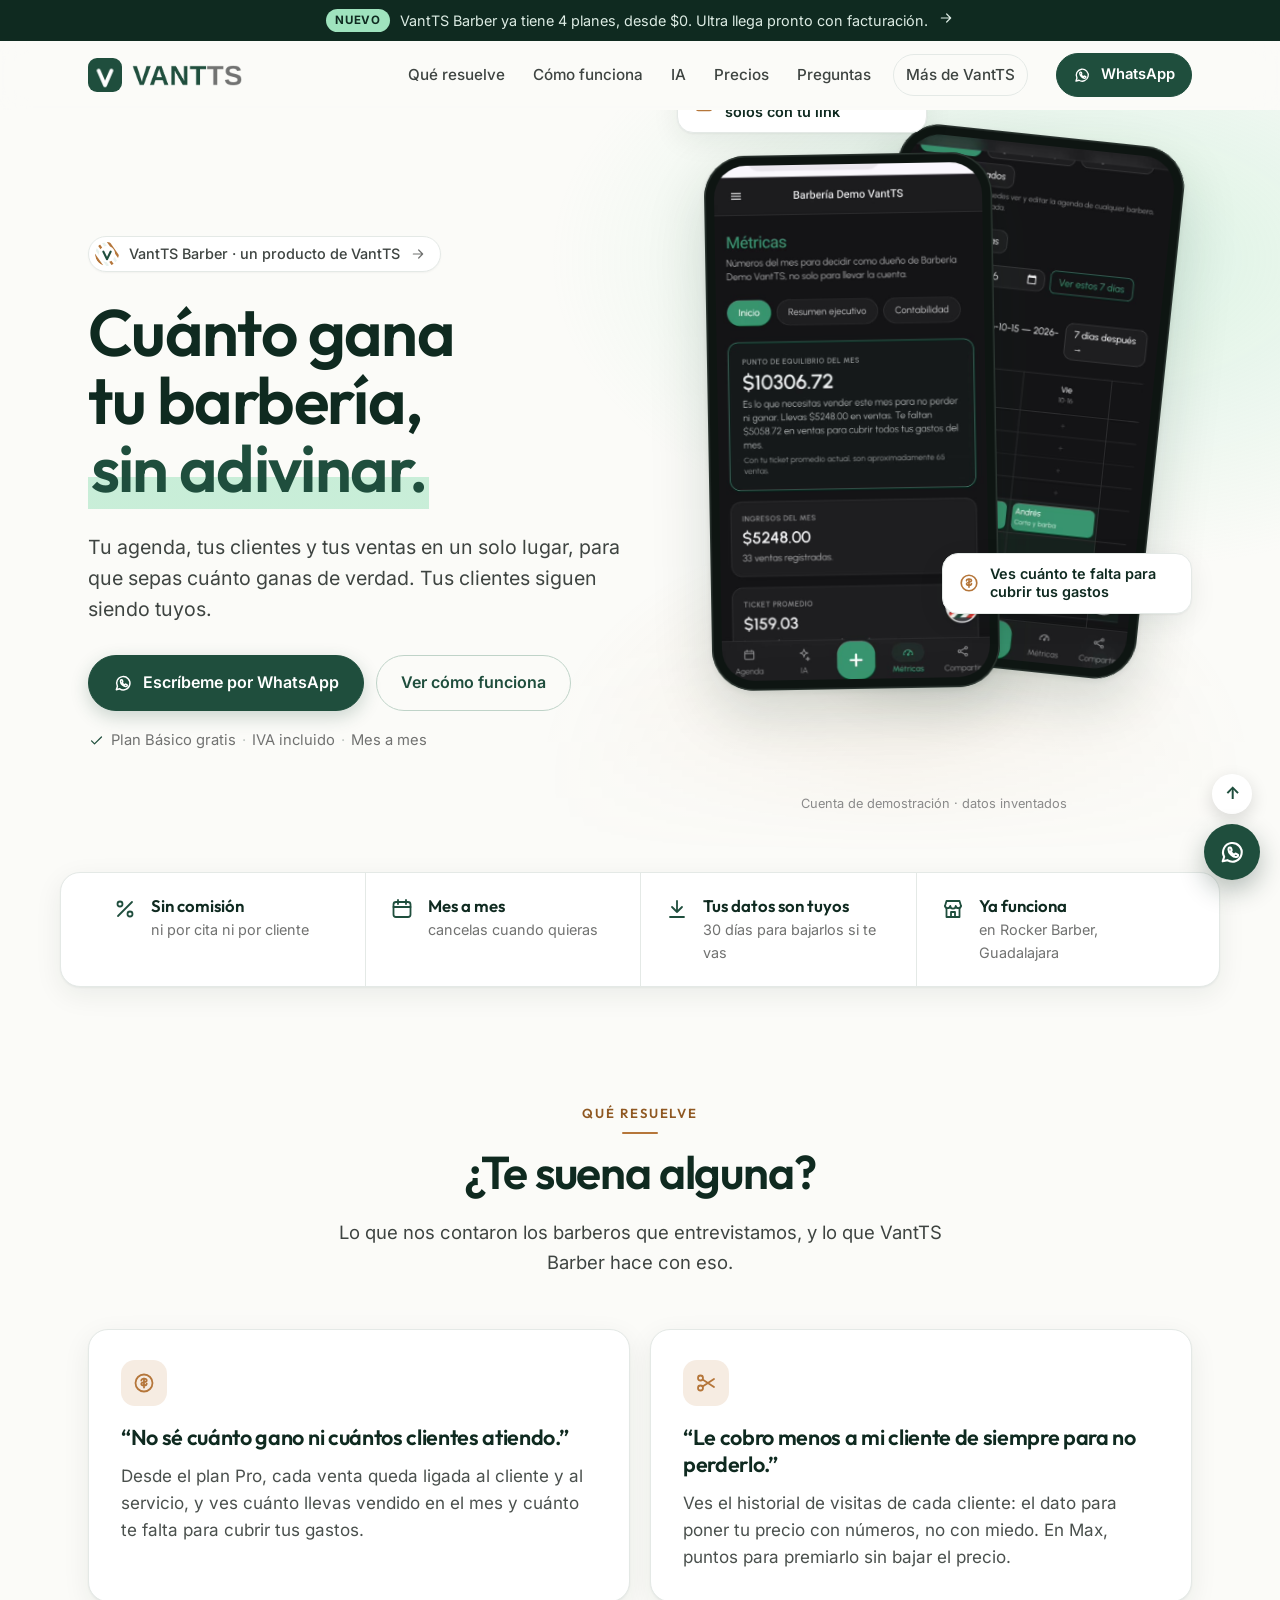
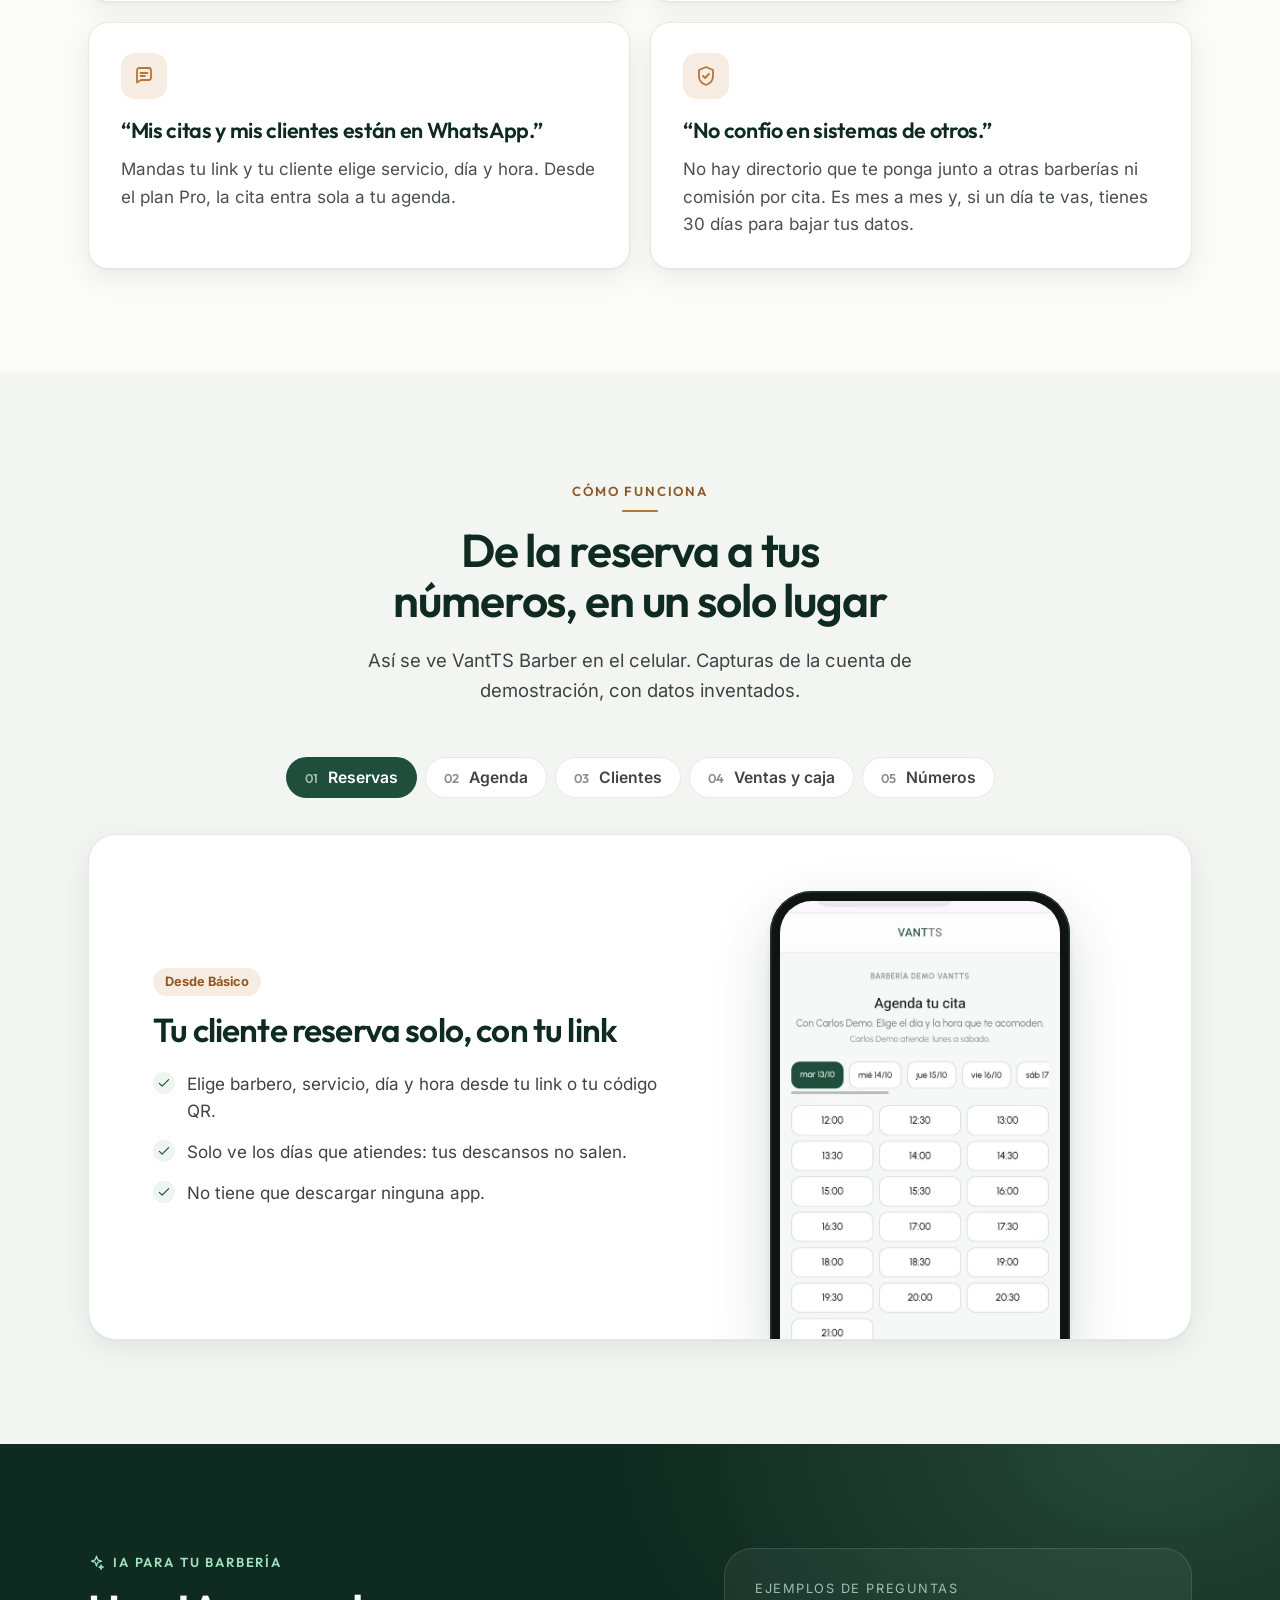
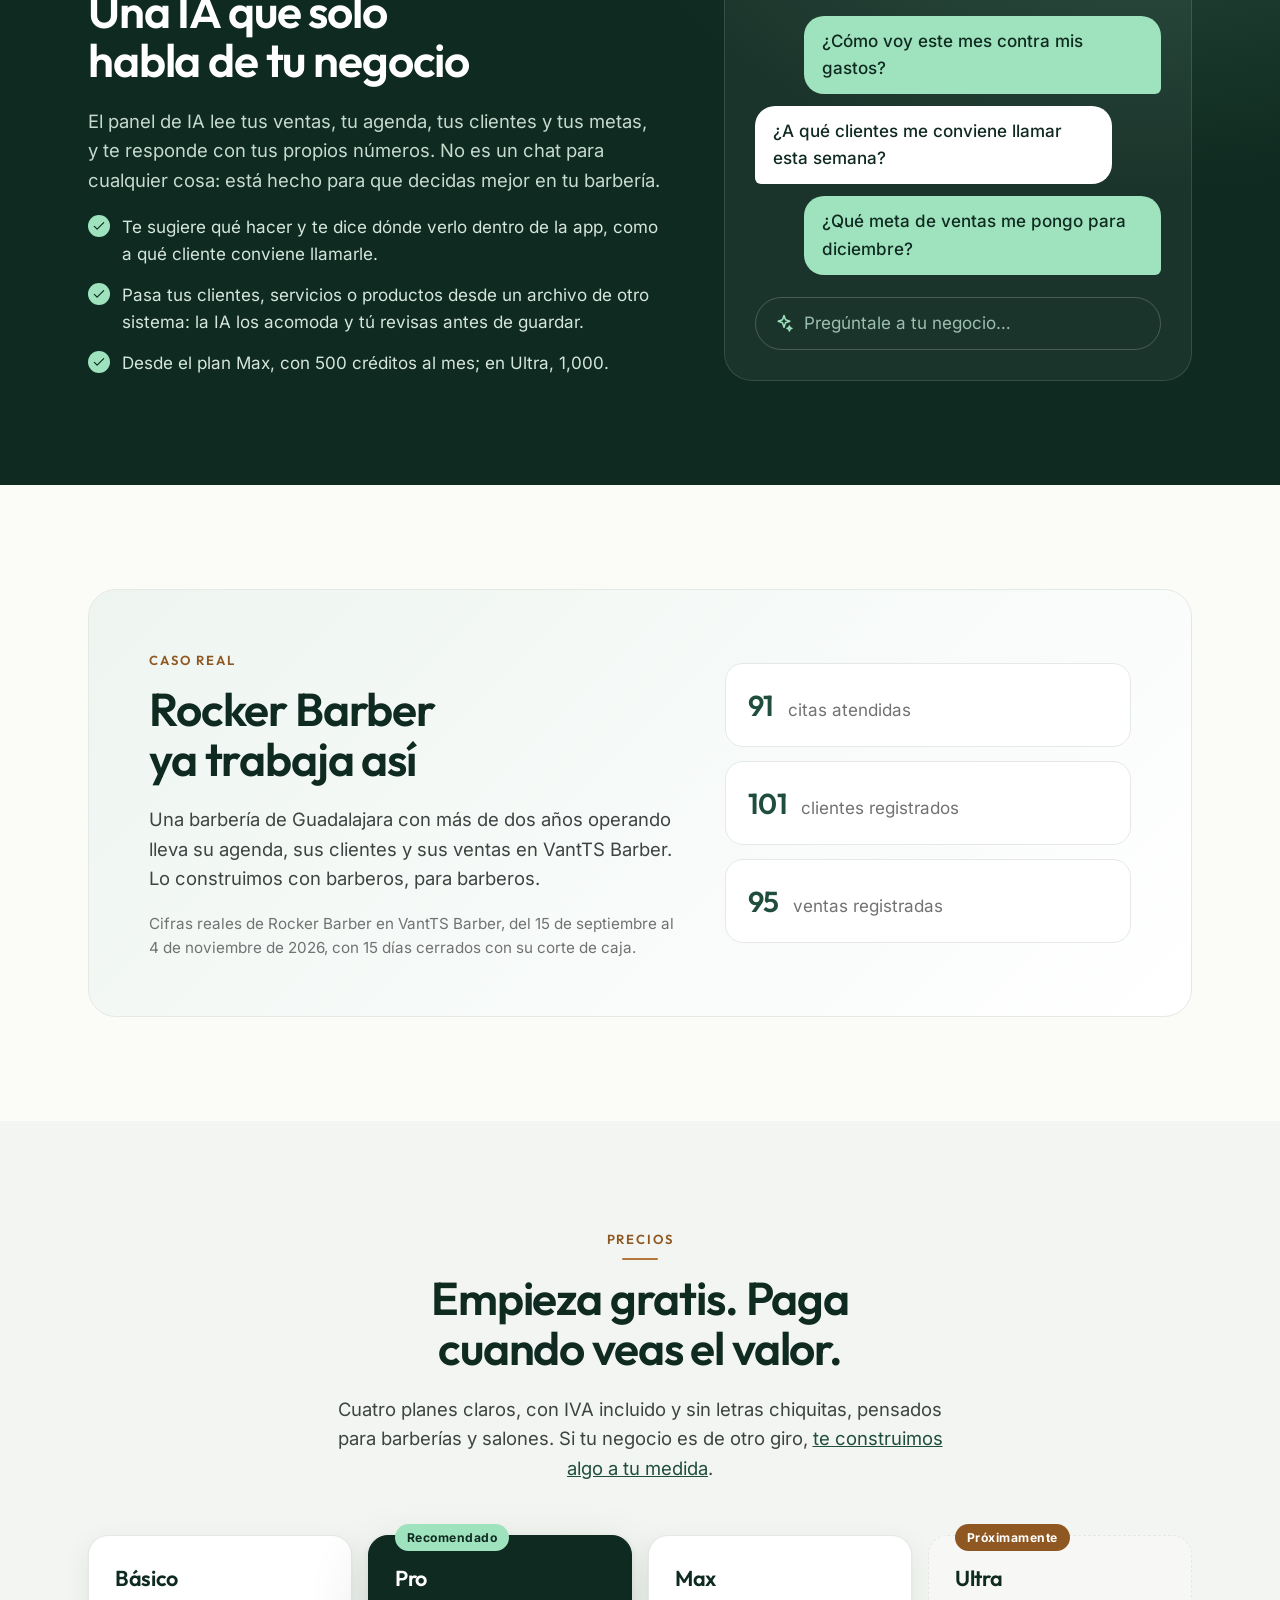
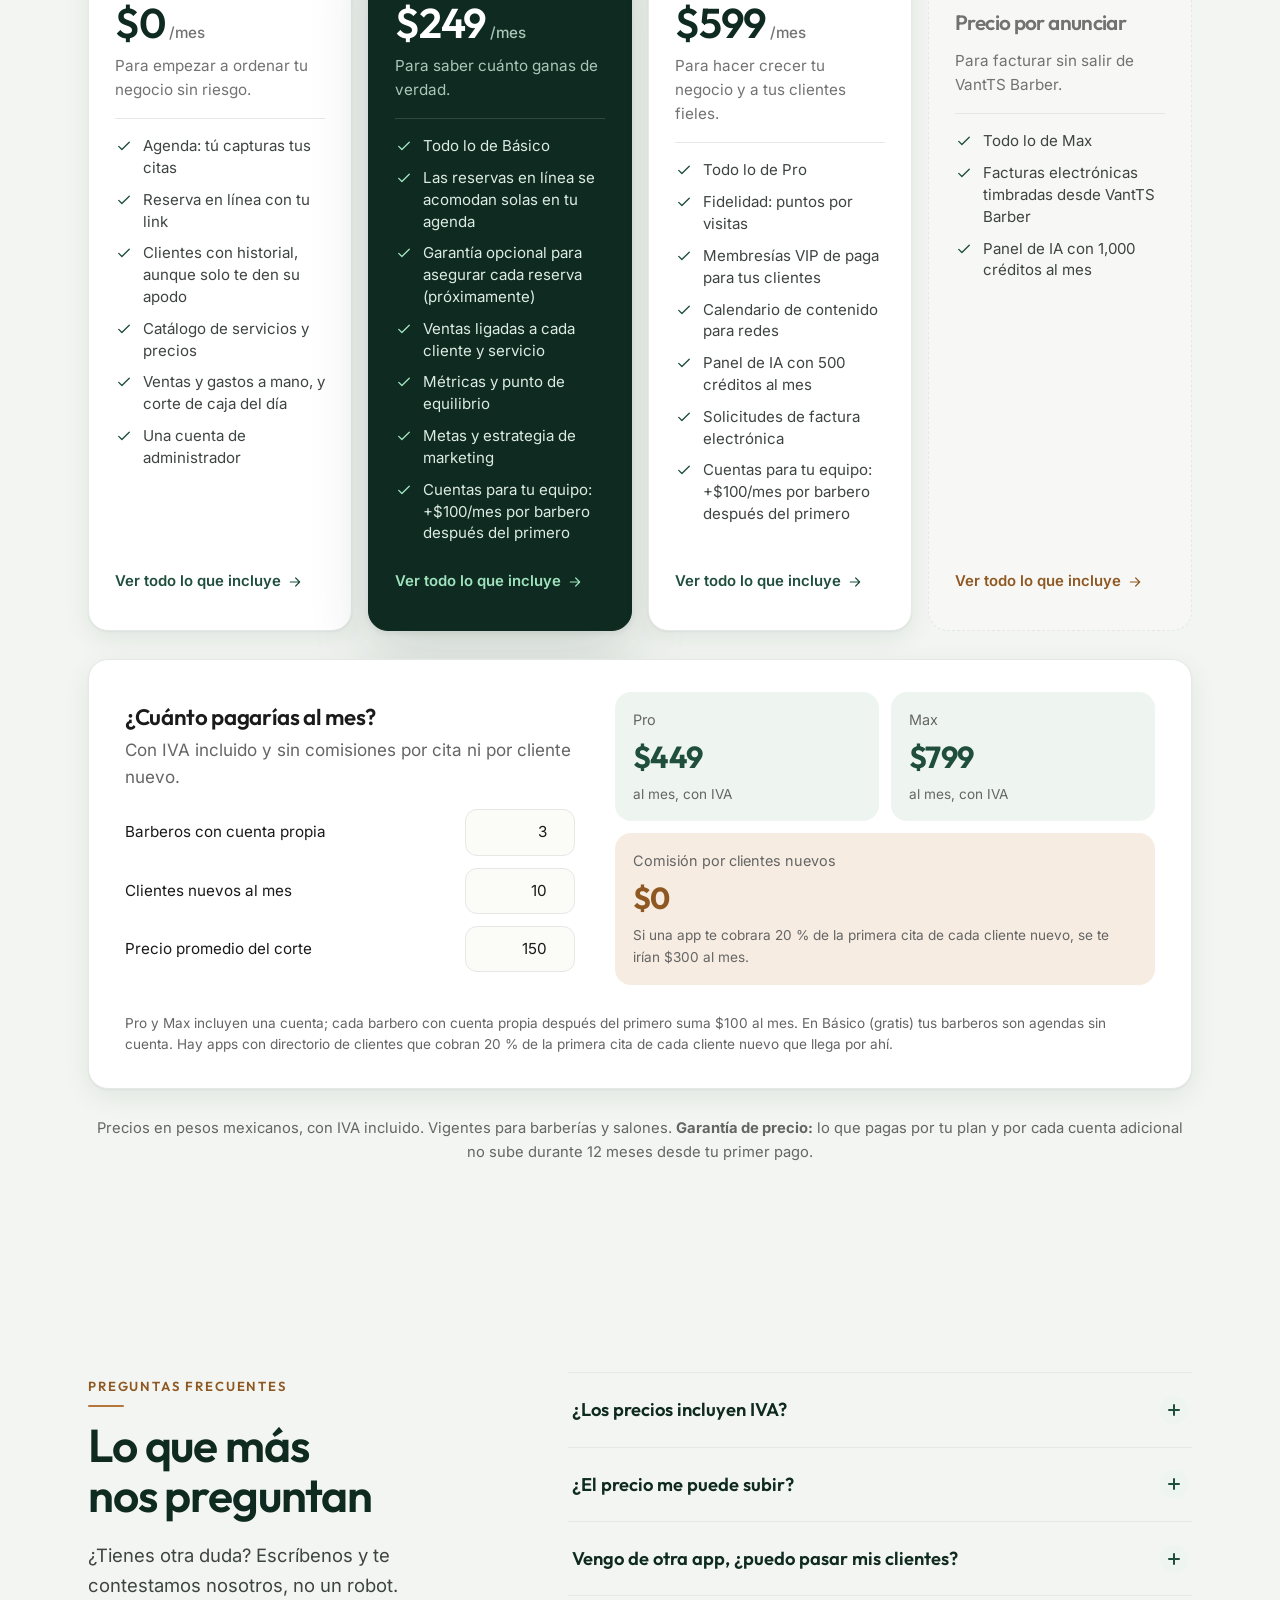
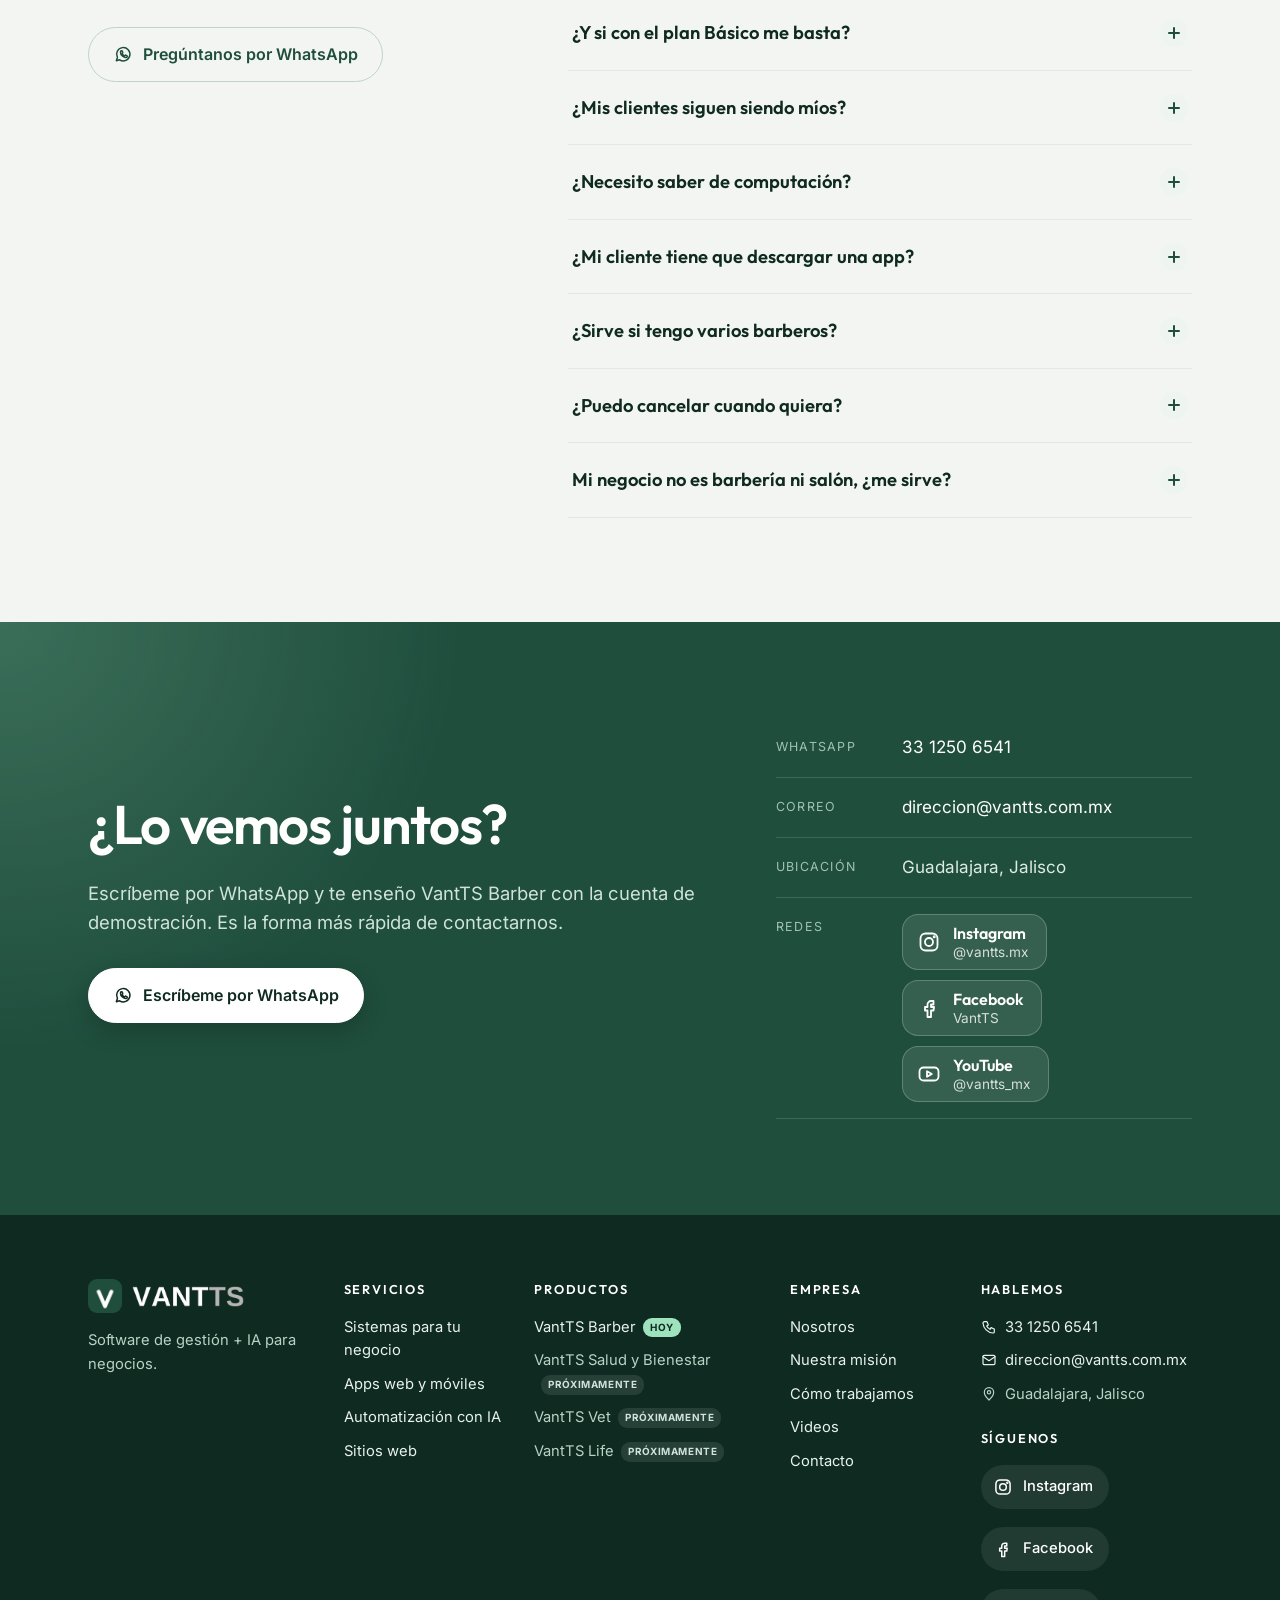
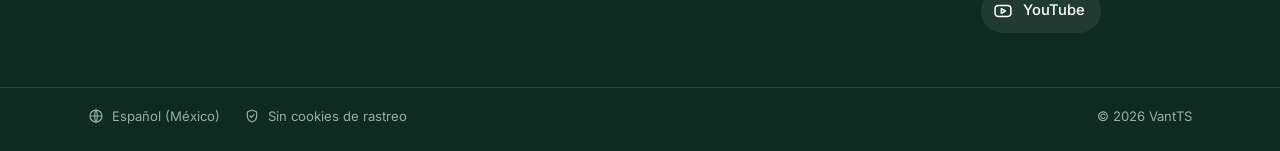
==== commit 4fcc6e78: "Redes mas a la mano y seccion de videos" ====
--- a/barber/index.html
+++ b/barber/index.html
@@ -36,6 +36,11 @@
         <a href="#preguntas" data-seccion="preguntas">Preguntas</a>
         <a class="nav-volver" href="../">Más de VantTS</a>
         <a class="nav-wa" href="https://wa.me/523312506541?text=Hola%2C%20vi%20la%20p%C3%A1gina%20de%20VantTS%20Barber%20y%20quiero%20saber%20m%C3%A1s" target="_blank" rel="noopener"><svg class="ico" viewBox="0 0 24 24" aria-hidden="true"><path d="M4 20l1.3-3.9A8 8 0 1 1 8 19z"/><path d="M9.2 8.6c.2-.5.5-.5.8-.5h.5c.2 0 .4 0 .5.4l.7 1.6c.1.2 0 .4-.1.6l-.5.6c-.1.1-.2.3 0 .5.6 1 1.4 1.8 2.5 2.4.2.1.4.1.5 0l.6-.7c.2-.2.4-.2.6-.1l1.6.8c.2.1.3.2.3.4 0 .9-.6 1.6-1.6 1.7-1 .1-2.6-.3-4.3-1.9S9 11.1 9 10.1c0-.6.1-1.1.2-1.5z"/></svg><span>Escríbeme por WhatsApp</span></a>
+        <div class="nav-redes">
+          <a href="https://www.instagram.com/vantts.mx/" target="_blank" rel="noopener" aria-label="Instagram de VantTS"><svg class="pie-ico" viewBox="0 0 24 24" aria-hidden="true"><rect x="3.5" y="3.5" width="17" height="17" rx="5"/><circle cx="12" cy="12" r="4"/><circle cx="17.2" cy="6.8" r="0.6"/></svg></a>
+          <a href="https://www.facebook.com/profile.php?id=61595384815178" target="_blank" rel="noopener" aria-label="Facebook de VantTS"><svg class="pie-ico" viewBox="0 0 24 24" aria-hidden="true"><path d="M14 8.5h2.5V5H14a3.5 3.5 0 0 0-3.5 3.5V11H8v3.5h2.5V21H14v-6.5h2.5L17 11h-3V9a.5.5 0 0 1 .5-.5z"/></svg></a>
+          <a href="https://www.youtube.com/@vantts_mx" target="_blank" rel="noopener" aria-label="YouTube de VantTS"><svg class="pie-ico" viewBox="0 0 24 24" aria-hidden="true"><rect x="2.5" y="5.5" width="19" height="13" rx="4"/><path d="M10 9.2v5.6l4.8-2.8z"/></svg></a>
+        </div>
     </nav>
     <a class="btn btn-chico nav-cta" href="https://wa.me/523312506541?text=Hola%2C%20vi%20la%20p%C3%A1gina%20de%20VantTS%20Barber%20y%20quiero%20saber%20m%C3%A1s" target="_blank" rel="noopener"><svg class="ico" viewBox="0 0 24 24" aria-hidden="true"><path d="M4 20l1.3-3.9A8 8 0 1 1 8 19z"/><path d="M9.2 8.6c.2-.5.5-.5.8-.5h.5c.2 0 .4 0 .5.4l.7 1.6c.1.2 0 .4-.1.6l-.5.6c-.1.1-.2.3 0 .5.6 1 1.4 1.8 2.5 2.4.2.1.4.1.5 0l.6-.7c.2-.2.4-.2.6-.1l1.6.8c.2.1.3.2.3.4 0 .9-.6 1.6-1.6 1.7-1 .1-2.6-.3-4.3-1.9S9 11.1 9 10.1c0-.6.1-1.1.2-1.5z"/></svg><span>WhatsApp</span></a>
     <button class="nav-boton" id="navBoton" aria-label="Abrir menú" aria-expanded="false" aria-controls="navLinks"><span></span><span></span><span></span></button>
@@ -426,7 +431,7 @@
         <li><span class="etiqueta">WhatsApp</span><a href="https://wa.me/523312506541?text=Hola%2C%20vi%20la%20p%C3%A1gina%20de%20VantTS%20Barber%20y%20quiero%20saber%20m%C3%A1s" target="_blank" rel="noopener">33 1250 6541</a></li>
         <li><span class="etiqueta">Correo</span><a href="mailto:direccion@vantts.com.mx">direccion@vantts.com.mx</a></li>
         <li><span class="etiqueta">Ubicación</span>Guadalajara, Jalisco</li>
-        <li><span class="etiqueta">Redes</span><span><a href="https://www.instagram.com/vantts.mx/" target="_blank" rel="noopener">Instagram</a> · <a href="https://www.facebook.com/profile.php?id=61595384815178" target="_blank" rel="noopener">Facebook</a> · <a href="https://www.youtube.com/@vantts_mx" target="_blank" rel="noopener">YouTube</a></span></li>
+        <li class="contacto-redes"><span class="etiqueta">Redes</span><span class="redes-botones"><a class="red-btn" href="https://www.instagram.com/vantts.mx/" target="_blank" rel="noopener"><svg class="pie-ico" viewBox="0 0 24 24" aria-hidden="true"><rect x="3.5" y="3.5" width="17" height="17" rx="5"/><circle cx="12" cy="12" r="4"/><circle cx="17.2" cy="6.8" r="0.6"/></svg><span class="red-txt"><strong>Instagram</strong><small>@vantts.mx</small></span></a><a class="red-btn" href="https://www.facebook.com/profile.php?id=61595384815178" target="_blank" rel="noopener"><svg class="pie-ico" viewBox="0 0 24 24" aria-hidden="true"><path d="M14 8.5h2.5V5H14a3.5 3.5 0 0 0-3.5 3.5V11H8v3.5h2.5V21H14v-6.5h2.5L17 11h-3V9a.5.5 0 0 1 .5-.5z"/></svg><span class="red-txt"><strong>Facebook</strong><small>VantTS</small></span></a><a class="red-btn" href="https://www.youtube.com/@vantts_mx" target="_blank" rel="noopener"><svg class="pie-ico" viewBox="0 0 24 24" aria-hidden="true"><rect x="2.5" y="5.5" width="19" height="13" rx="4"/><path d="M10 9.2v5.6l4.8-2.8z"/></svg><span class="red-txt"><strong>YouTube</strong><small>@vantts_mx</small></span></a></span></li>
       </ul>
     </div>
   </section>
@@ -463,6 +468,7 @@
         <li><a href="../#nosotros">Nosotros</a></li>
         <li><a href="../#mision">Nuestra misión</a></li>
         <li><a href="../#proceso">Cómo trabajamos</a></li>
+        <li><a href="../#videos">Videos</a></li>
         <li><a href="../#contacto">Contacto</a></li>
       </ul>
     </div>
@@ -475,9 +481,9 @@
       </ul>
       <h4 class="pie-sub">Síguenos</h4>
       <ul class="pie-redes">
-        <li><a href="https://www.instagram.com/vantts.mx/" target="_blank" rel="noopener" aria-label="Instagram"><svg class="pie-ico" viewBox="0 0 24 24" aria-hidden="true"><rect x="3.5" y="3.5" width="17" height="17" rx="5"/><circle cx="12" cy="12" r="4"/><circle cx="17.2" cy="6.8" r="0.6"/></svg></a></li>
-        <li><a href="https://www.facebook.com/profile.php?id=61595384815178" target="_blank" rel="noopener" aria-label="Facebook"><svg class="pie-ico" viewBox="0 0 24 24" aria-hidden="true"><path d="M14 8.5h2.5V5H14a3.5 3.5 0 0 0-3.5 3.5V11H8v3.5h2.5V21H14v-6.5h2.5L17 11h-3V9a.5.5 0 0 1 .5-.5z"/></svg></a></li>
-        <li><a href="https://www.youtube.com/@vantts_mx" target="_blank" rel="noopener" aria-label="YouTube"><svg class="pie-ico" viewBox="0 0 24 24" aria-hidden="true"><rect x="2.5" y="5.5" width="19" height="13" rx="4"/><path d="M10 9.2v5.6l4.8-2.8z"/></svg></a></li>
+        <li><a href="https://www.instagram.com/vantts.mx/" target="_blank" rel="noopener"><svg class="pie-ico" viewBox="0 0 24 24" aria-hidden="true"><rect x="3.5" y="3.5" width="17" height="17" rx="5"/><circle cx="12" cy="12" r="4"/><circle cx="17.2" cy="6.8" r="0.6"/></svg><span>Instagram</span></a></li>
+        <li><a href="https://www.facebook.com/profile.php?id=61595384815178" target="_blank" rel="noopener"><svg class="pie-ico" viewBox="0 0 24 24" aria-hidden="true"><path d="M14 8.5h2.5V5H14a3.5 3.5 0 0 0-3.5 3.5V11H8v3.5h2.5V21H14v-6.5h2.5L17 11h-3V9a.5.5 0 0 1 .5-.5z"/></svg><span>Facebook</span></a></li>
+        <li><a href="https://www.youtube.com/@vantts_mx" target="_blank" rel="noopener"><svg class="pie-ico" viewBox="0 0 24 24" aria-hidden="true"><rect x="2.5" y="5.5" width="19" height="13" rx="4"/><path d="M10 9.2v5.6l4.8-2.8z"/></svg><span>YouTube</span></a></li>
       </ul>
     </div>
   </div>
--- a/assets/style.css
+++ b/assets/style.css
@@ -385,10 +385,10 @@
 .pie-tag { display: inline-block; font-size: 0.62rem; font-weight: 700; letter-spacing: 0.06em; text-transform: uppercase; padding: 2px 7px; border-radius: 9px; margin-left: 7px; background: rgba(255, 255, 255, 0.1); color: #CFE3DA; vertical-align: 1px; white-space: nowrap; }
 .pie-tag.on { background: var(--menta); color: var(--verde-profundo); }
 .pie-ico { width: 16px; height: 16px; vertical-align: -3px; margin-right: 8px; stroke: currentColor; fill: none; stroke-width: 1.8; stroke-linecap: round; stroke-linejoin: round; }
-.pie-redes { display: flex; gap: 10px; }
-.pie-redes a { display: grid; place-items: center; width: 38px; height: 38px; border-radius: 50%; background: rgba(255, 255, 255, 0.08); }
+.pie-redes { display: flex; flex-direction: column; align-items: flex-start; gap: 8px; }
+.pie-redes a { display: inline-flex; align-items: center; gap: 10px; min-height: 44px; padding: 0 16px 0 12px; border-radius: 999px; background: rgba(255, 255, 255, 0.08); color: #fff; font-weight: 500; text-decoration: none; }
 .pie-redes a:hover { background: rgba(255, 255, 255, 0.16); }
-.pie-redes .pie-ico { margin: 0; width: 18px; height: 18px; }
+.pie-redes .pie-ico { margin: 0; width: 20px; height: 20px; }
 .pie-base { border-top: 1px solid rgba(255, 255, 255, 0.12); font-size: 0.82rem; color: #8FB2A2; }
 .pie-base-in { max-width: var(--ancho); margin: 0 auto; padding: 18px 28px 24px 28px; display: flex; flex-wrap: wrap; align-items: center; gap: 10px 24px; }
 .pie-espacio { flex: 1; }
@@ -762,3 +762,24 @@
   .calc-resultados { grid-template-columns: 1fr; }
   .calc-campos input { width: 90px; }
 }
+
+/* Fotos de productos "Próximamente" (18 nov 2026; imágenes hechas con IA en Dreamina) */
+.producto-foto { width: 120px; height: 90px; object-fit: cover; border-radius: 14px; display: block; }
+@media (max-width: 600px) { .producto-foto { width: 96px; height: 72px; border-radius: 12px; } }
+
+
+/* ---------- Redes sociales más a la mano (19 nov 2026) ---------- */
+.redes-botones { display: flex; flex-wrap: wrap; gap: 10px; }
+.red-btn { display: inline-flex; align-items: center; gap: 12px; min-height: 56px; padding: 8px 18px 8px 14px; border-radius: 16px; text-decoration: none; background: rgba(255, 255, 255, 0.1); border: 1px solid rgba(255, 255, 255, 0.22); color: #fff; transition: background 0.15s ease, border-color 0.15s ease; }
+.red-btn:hover { background: rgba(255, 255, 255, 0.2); border-color: rgba(255, 255, 255, 0.5); }
+.red-btn .ico, .red-btn .pie-ico { width: 24px; height: 24px; margin: 0; flex: none; }
+.red-txt { display: grid; line-height: 1.2; }
+.red-txt strong { font-family: var(--font-head); font-weight: 600; font-size: 1rem; }
+.red-txt small { font-size: 0.85rem; opacity: 0.8; }
+.contacto-lista .contacto-redes { align-items: start; }
+.nav-redes { display: none; }
+@media (max-width: 920px) {
+  .nav-redes { display: flex; justify-content: center; gap: 14px; margin-top: 14px; padding-top: 14px; border-top: 1px solid var(--borde); }
+  .nav-links .nav-redes a { display: grid; place-items: center; width: 52px; height: 52px; padding: 0; border-radius: 50%; background: var(--verde-suave); color: var(--verde); }
+  .nav-redes .pie-ico { width: 24px; height: 24px; margin: 0; }
+}
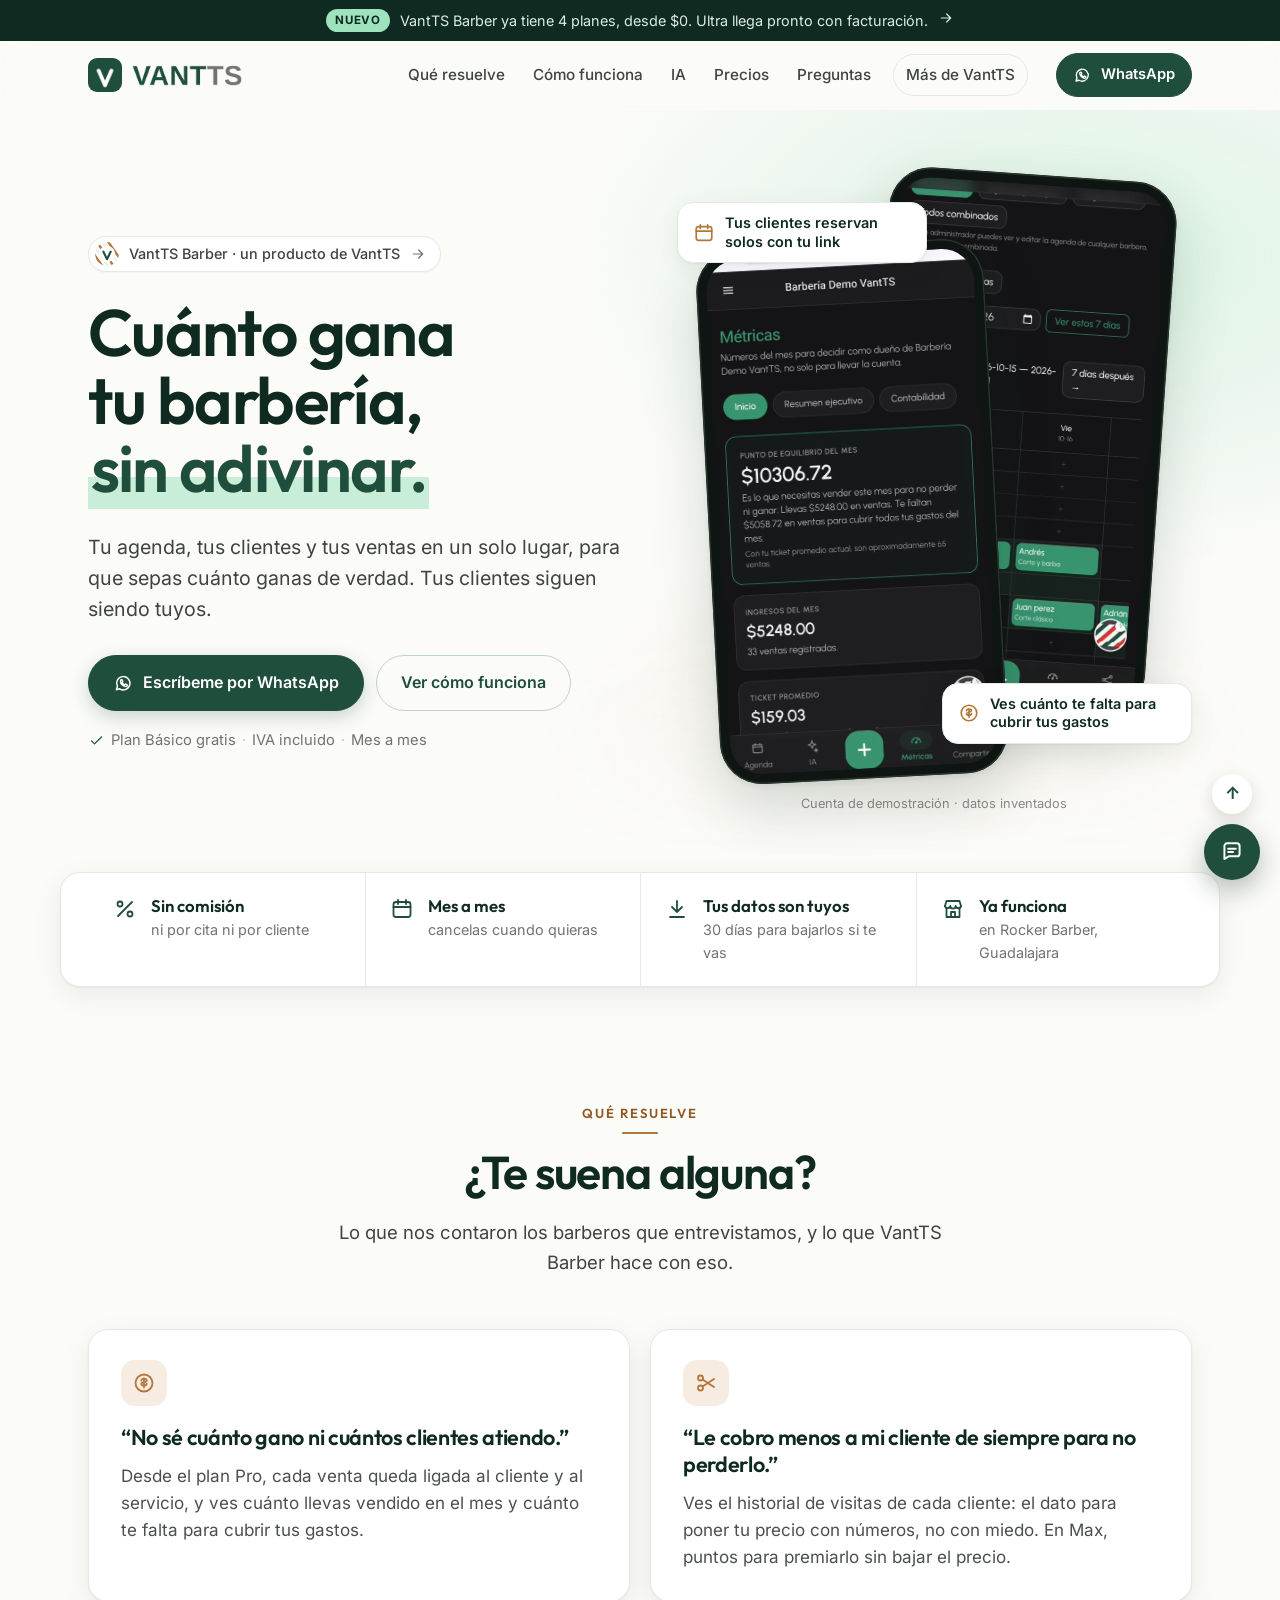
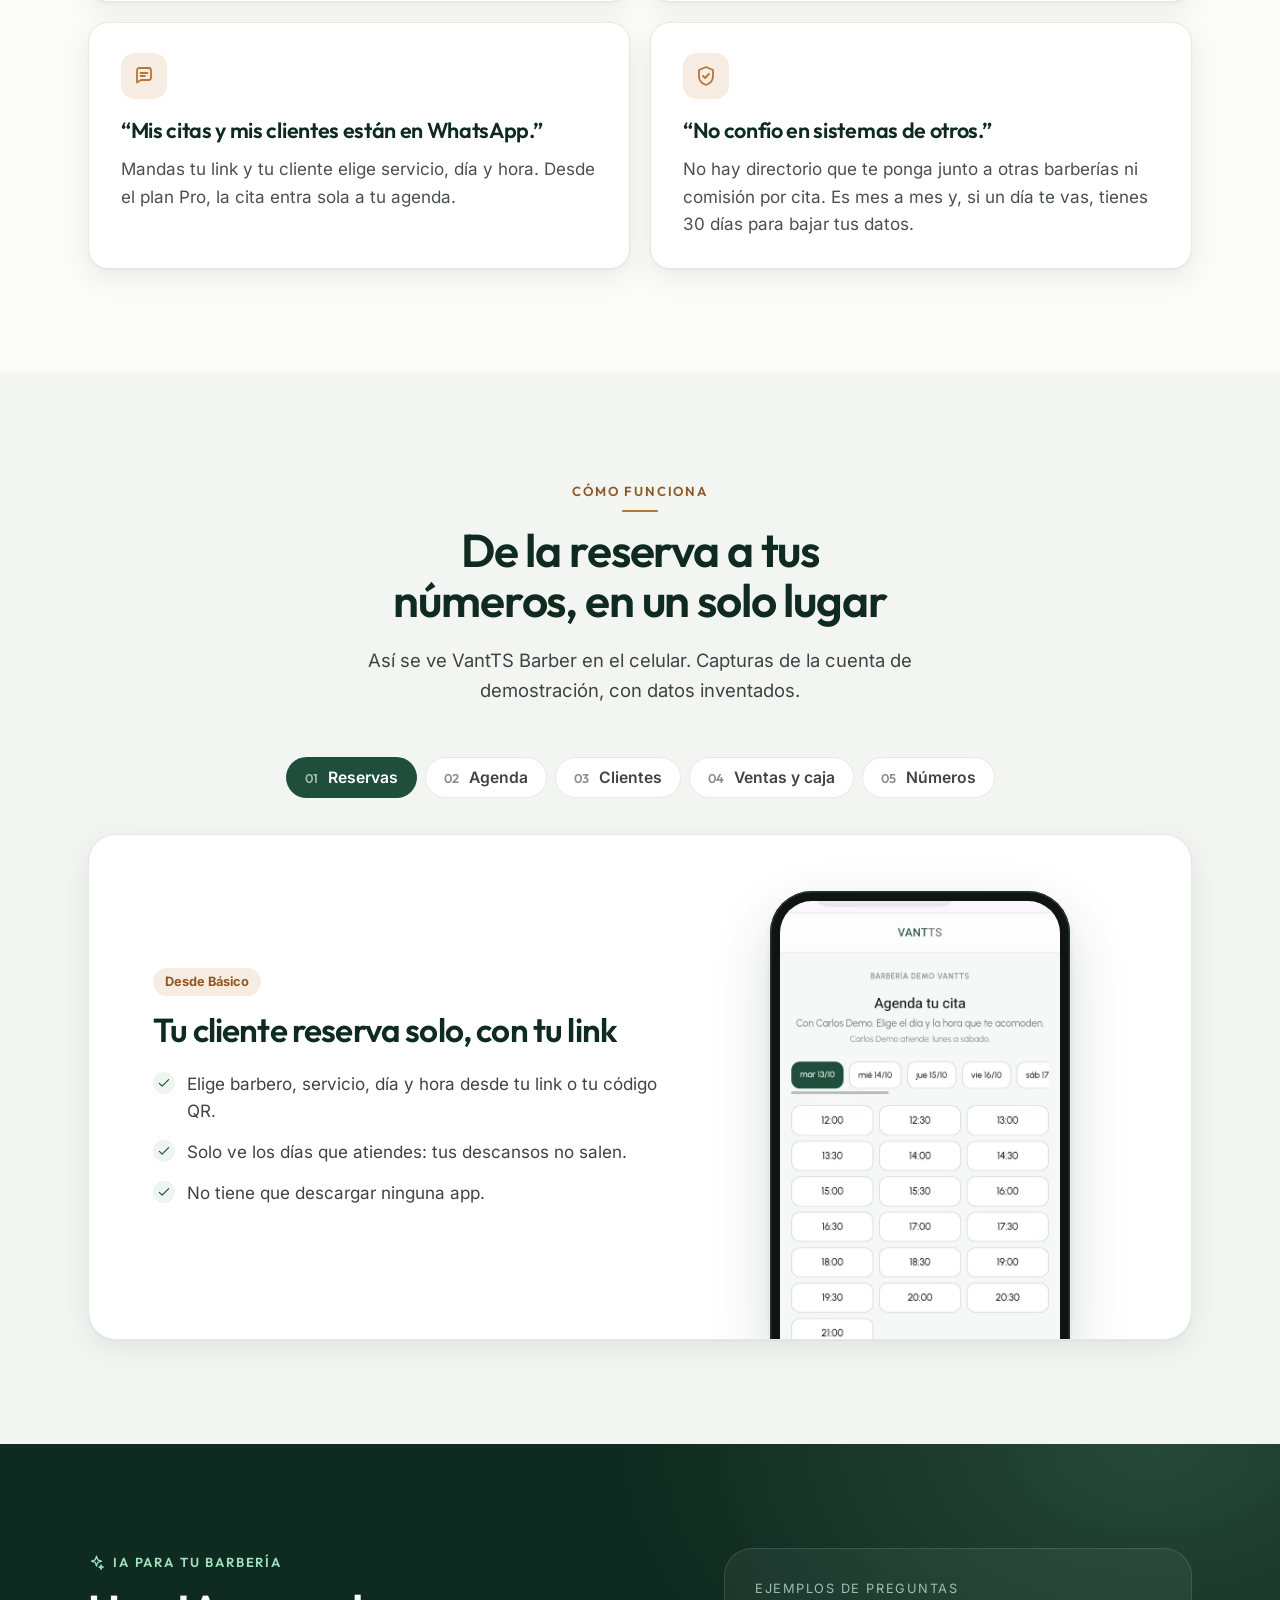
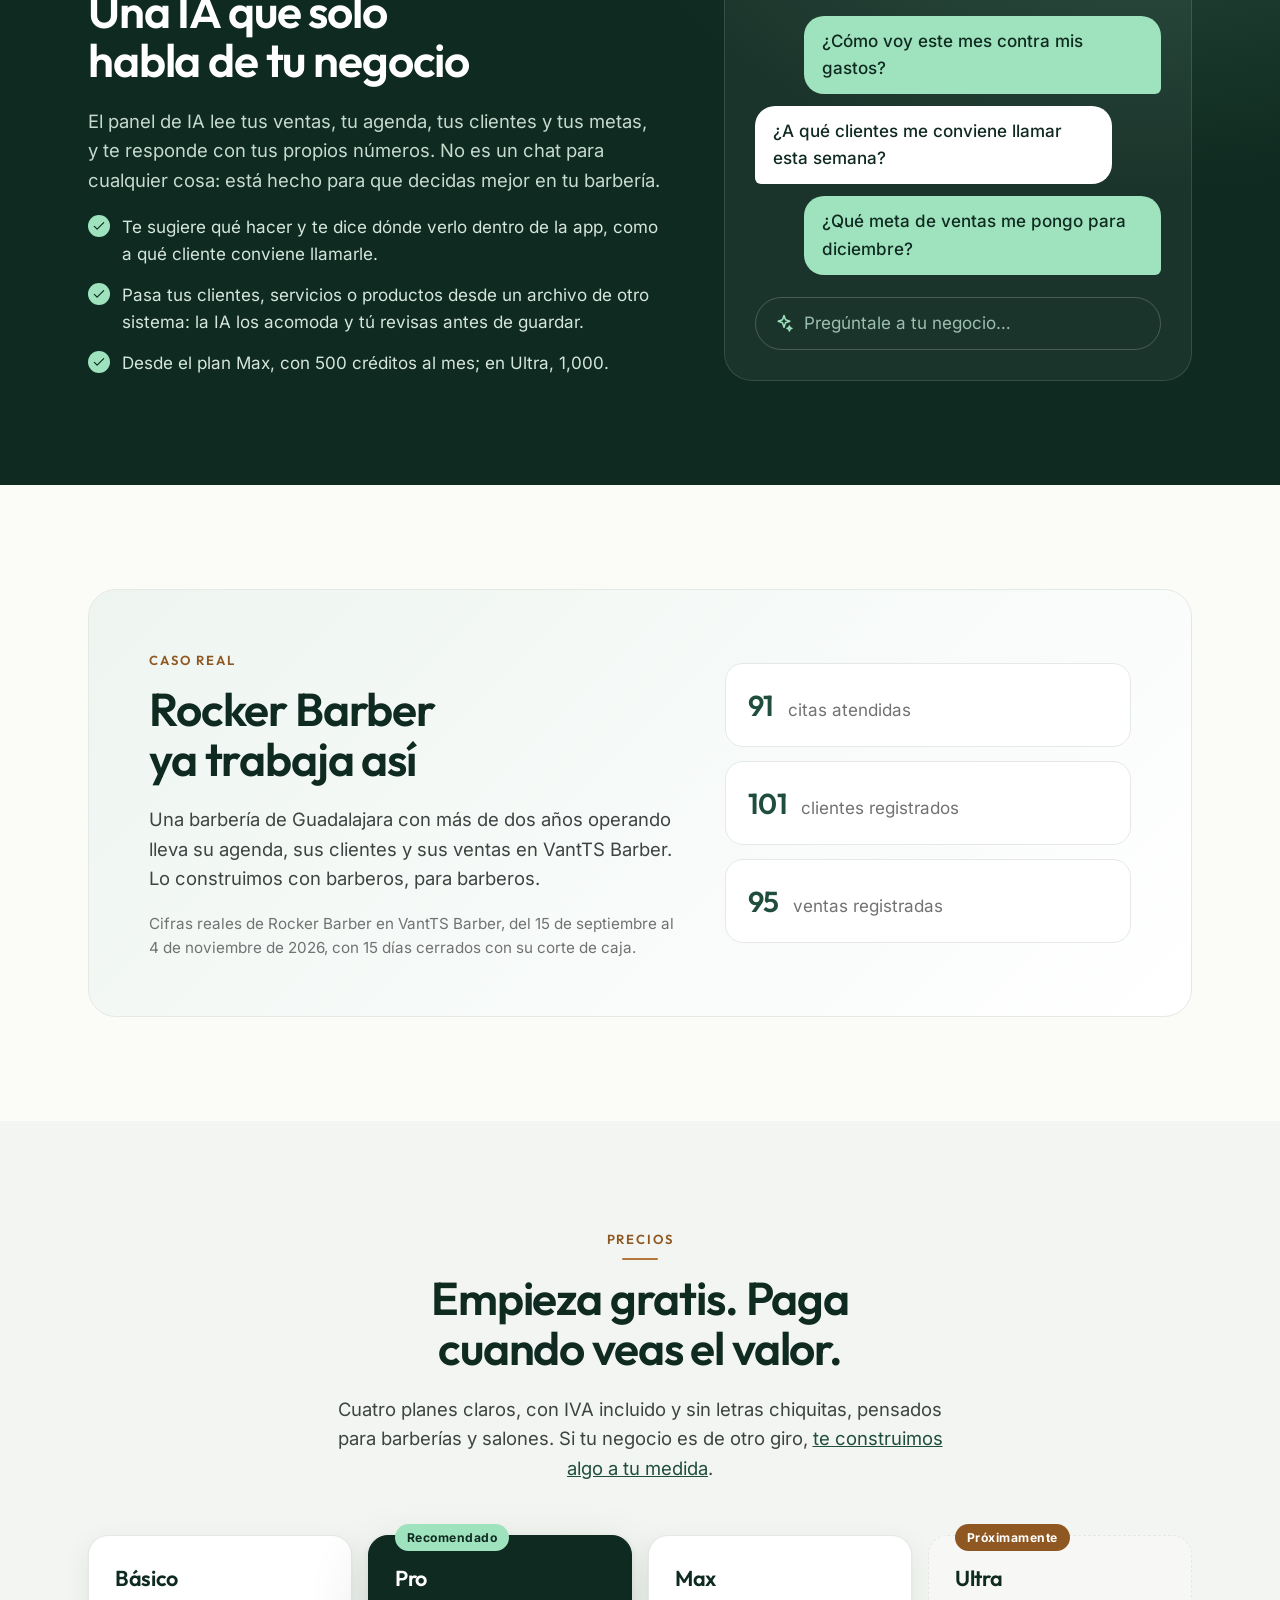
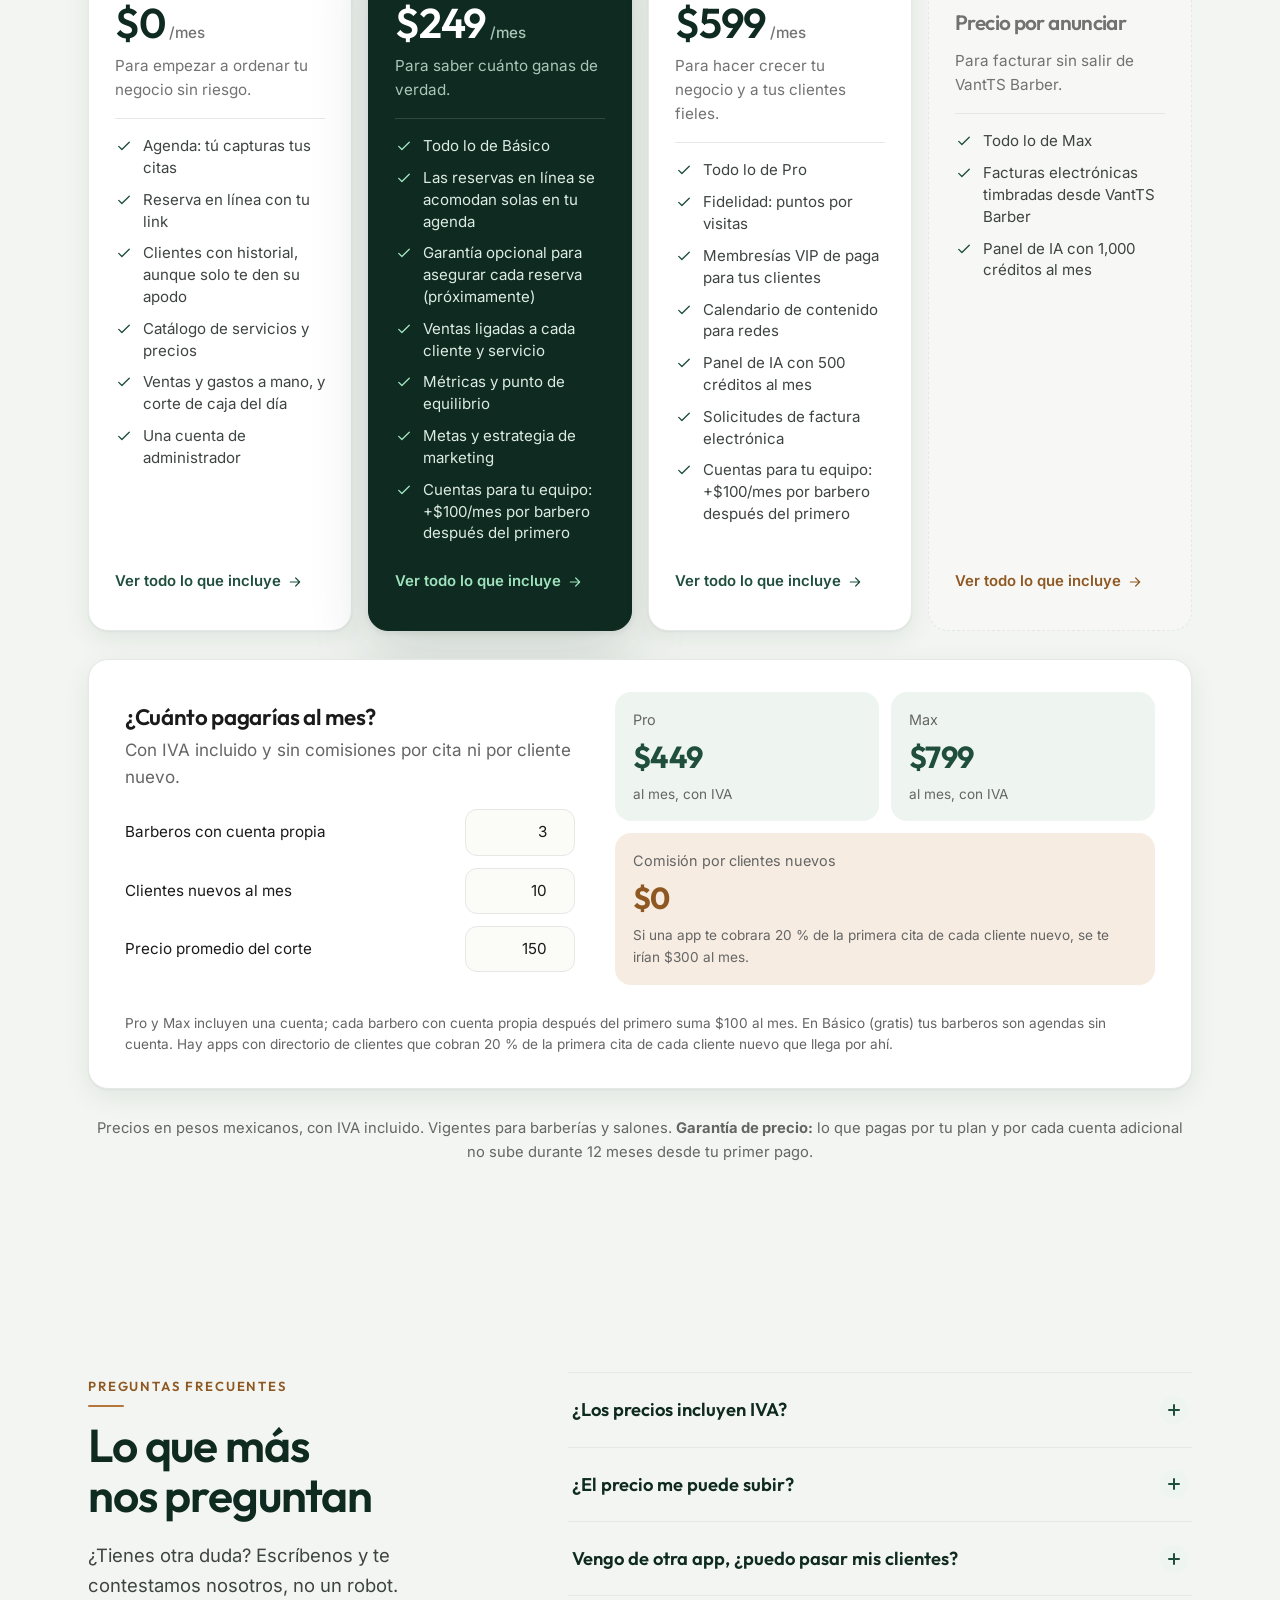
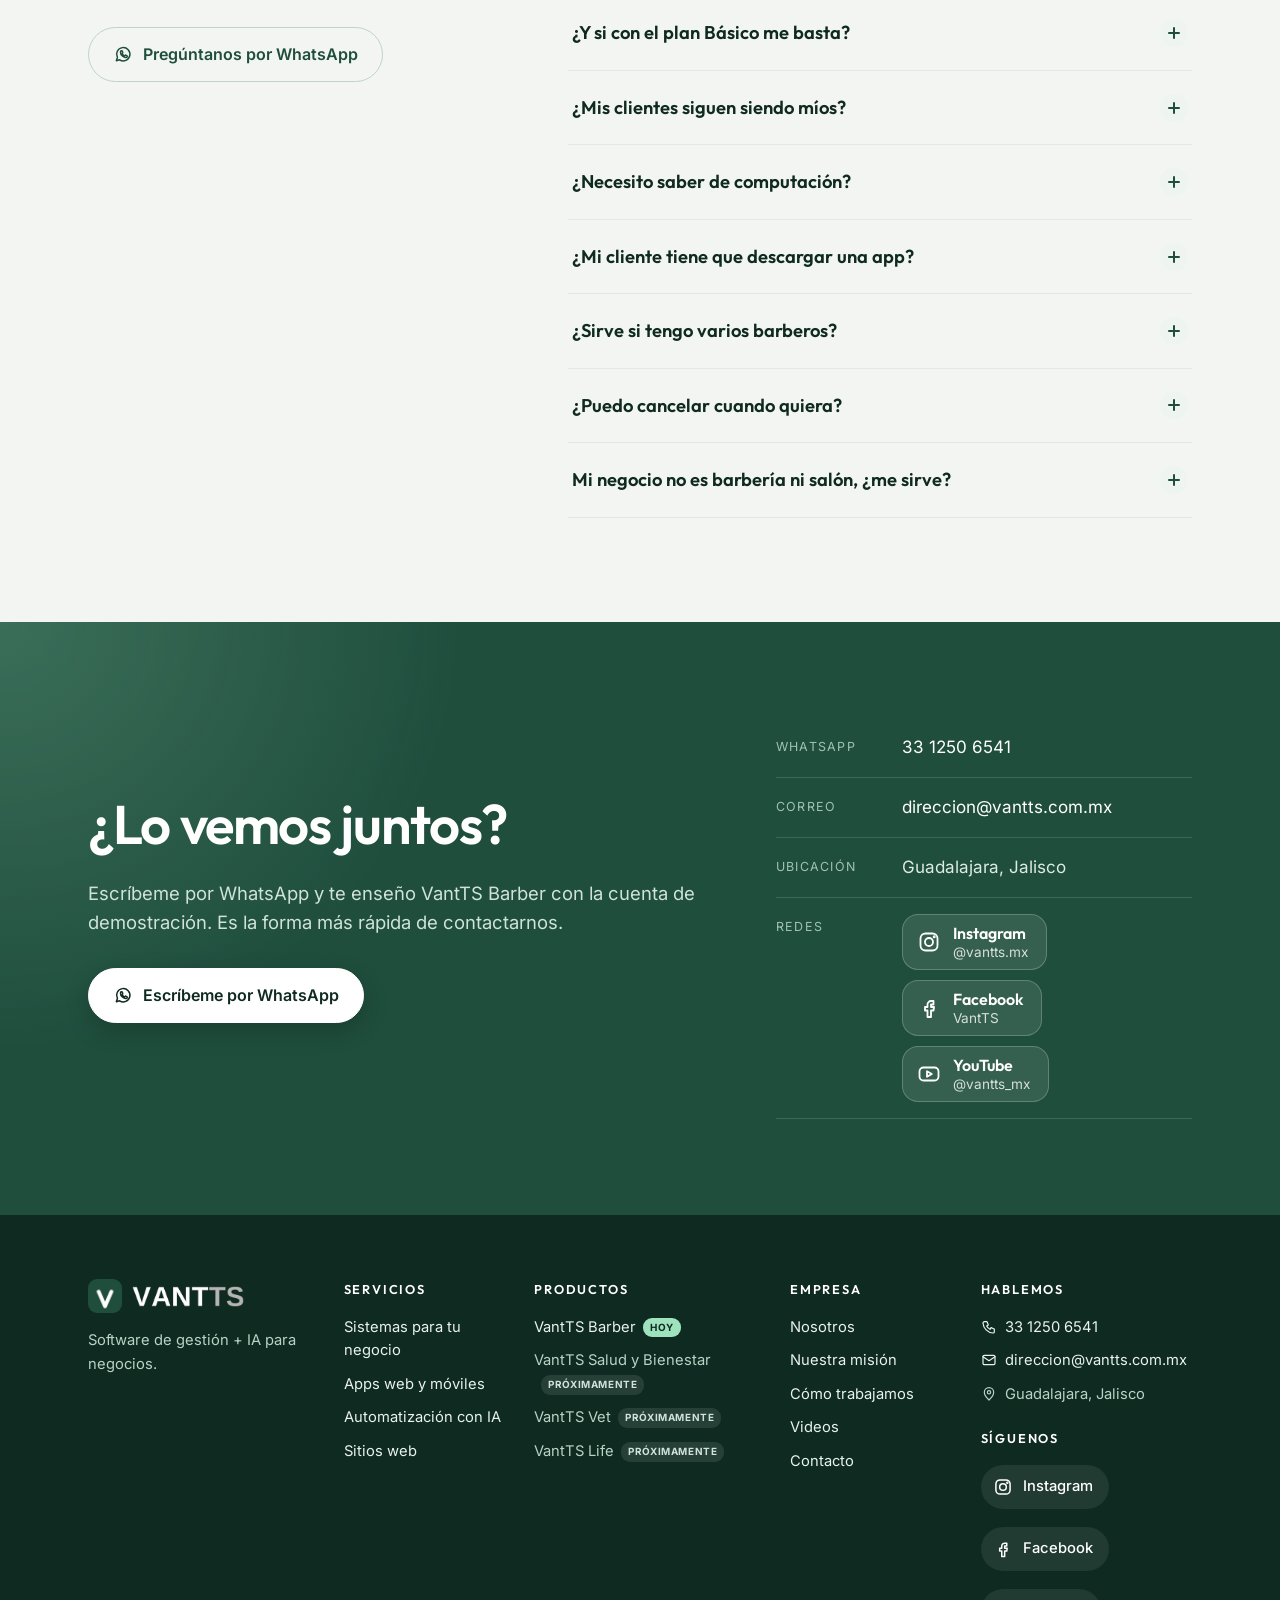
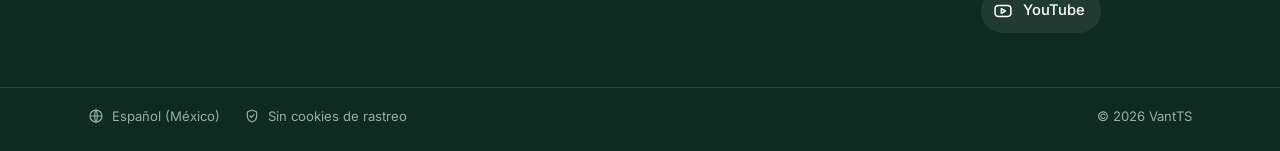
==== commit 029f9413: "Asistente de preguntas guiadas" ====
--- a/barber/index.html
+++ b/barber/index.html
@@ -498,8 +498,20 @@
 </footer>
 <div class="flotantes">
   <a class="subir" id="subir" href="#inicio" aria-label="Subir al inicio de la página">↑</a>
-  <a class="wa-flotante" href="https://wa.me/523312506541?text=Hola%2C%20vi%20la%20p%C3%A1gina%20de%20VantTS%20Barber%20y%20quiero%20saber%20m%C3%A1s" target="_blank" rel="noopener" aria-label="Escríbenos por WhatsApp"><svg class="ico" viewBox="0 0 24 24" aria-hidden="true"><path d="M4 20l1.3-3.9A8 8 0 1 1 8 19z"/><path d="M9.2 8.6c.2-.5.5-.5.8-.5h.5c.2 0 .4 0 .5.4l.7 1.6c.1.2 0 .4-.1.6l-.5.6c-.1.1-.2.3 0 .5.6 1 1.4 1.8 2.5 2.4.2.1.4.1.5 0l.6-.7c.2-.2.4-.2.6-.1l1.6.8c.2.1.3.2.3.4 0 .9-.6 1.6-1.6 1.7-1 .1-2.6-.3-4.3-1.9S9 11.1 9 10.1c0-.6.1-1.1.2-1.5z"/></svg></a>
+  <a class="wa-flotante chat-lanzador" id="chatLanzador" href="https://wa.me/523312506541?text=Hola%2C%20vi%20la%20p%C3%A1gina%20de%20VantTS%20Barber%20y%20quiero%20saber%20m%C3%A1s" target="_blank" rel="noopener" aria-label="Abrir el asistente de VantTS"><svg class="ico" viewBox="0 0 24 24" aria-hidden="true"><path d="M5 18.5V6.5A2.5 2.5 0 0 1 7.5 4h9A2.5 2.5 0 0 1 19 6.5v7a2.5 2.5 0 0 1-2.5 2.5H9z"/><path d="M8.5 9h7M8.5 12h4.5"/></svg></a>
 </div>
+<div class="chat" id="chat" role="dialog" aria-labelledby="chatTitulo" hidden>
+  <div class="chat-cab">
+    <img src="../assets/img/icono.png" alt="" width="36" height="36">
+    <div><p class="chat-titulo" id="chatTitulo">Asistente VantTS Barber</p><p class="chat-sub">Respuestas al momento. Para lo demás, WhatsApp.</p></div>
+    <button class="chat-cerrar" id="chatCerrar" type="button" aria-label="Cerrar el asistente"><svg viewBox="0 0 24 24" aria-hidden="true"><path d="M6 6l12 12M18 6L6 18"/></svg></button>
+  </div>
+  <div class="chat-log" id="chatLog" role="log" aria-live="polite"></div>
+  <div class="chat-opciones" id="chatOpciones"></div>
+  <p class="chat-nota">Respuestas automáticas con la información del sitio. No guardamos lo que eliges.</p>
+</div>
+<script type="application/json" id="chat-datos">{"nombre": "Asistente VantTS Barber", "inicio": "menu", "nodos": {"menu": {"texto": ["Hola, soy el asistente de VantTS Barber. ¿En qué te ayudo?"], "opciones": [{"t": "¿Cuánto cuesta?", "ir": "precio"}, {"t": "¿Qué incluye el plan gratis?", "ir": "basico"}, {"t": "Vengo de otra app", "ir": "migrar"}, {"t": "¿Mis clientes siguen siendo míos?", "ir": "clientes"}, {"t": "Más preguntas", "ir": "mas"}, {"t": "Quiero ver una demostración", "ir": "demo"}]}, "precio": {"texto": ["Plan Básico gratis; Pro $249 y Max $599 al mes, IVA incluido. Ultra, próximamente.", "Sin comisión por cita y mes a mes."], "opciones": [{"t": "Ver los planes", "href": "#precios"}, {"t": "¿El precio me puede subir?", "ir": "sube"}, {"t": "¿Sirve si tengo varios barberos?", "ir": "equipo"}, {"t": "Otra pregunta", "ir": "menu"}]}, "sube": {"texto": ["En los planes de paga, lo que pagas por tu plan y por cada cuenta adicional no sube durante 12 meses desde tu primer pago.", "Sí. El precio que ves es el que pagas."], "opciones": [{"t": "Ver los planes", "href": "#precios"}, {"t": "Otra pregunta", "ir": "menu"}]}, "basico": {"texto": ["El plan Básico es gratis e incluye:", "Agenda: tú capturas tus citas", "Reserva en línea con tu link", "Clientes con historial, aunque solo te den su apodo", "Catálogo de servicios y precios", "Ventas y gastos a mano, y corte de caja del día", "Una cuenta de administrador", "Te quedas en Básico, que es gratis, sin presión. Preferimos que pagues cuando de verdad veas el valor."], "opciones": [{"t": "Ver los planes", "href": "#precios"}, {"t": "Escribir por WhatsApp", "wa": "https://wa.me/523312506541?text=Hola%2C%20vi%20la%20p%C3%A1gina%20de%20VantTS%20Barber%20y%20quiero%20saber%20m%C3%A1s"}, {"t": "Otra pregunta", "ir": "menu"}]}, "migrar": {"texto": ["Sí. Descarga tu lista en Excel desde la app que usas hoy y súbela a VantTS Barber: la IA acomoda las columnas por ti y tú revisas antes de guardar. En tus primeros 30 días es gratis en cualquier plan, para clientes y servicios (y tu inventario desde Pro). Si algo no te sale, nos escribes por WhatsApp."], "opciones": [{"t": "Escribir por WhatsApp", "wa": "https://wa.me/523312506541?text=Hola%2C%20vi%20la%20p%C3%A1gina%20de%20VantTS%20Barber%20y%20quiero%20saber%20m%C3%A1s"}, {"t": "Otra pregunta", "ir": "menu"}]}, "clientes": {"texto": ["Sí. No hay directorio que te ponga junto a otras barberías y no cobramos comisión por cita ni por cliente. Si un día te vas, tienes 30 días para bajar tus datos."], "opciones": [{"t": "Escribir por WhatsApp", "wa": "https://wa.me/523312506541?text=Hola%2C%20vi%20la%20p%C3%A1gina%20de%20VantTS%20Barber%20y%20quiero%20saber%20m%C3%A1s"}, {"t": "Otra pregunta", "ir": "menu"}]}, "mas": {"texto": ["Estas son otras preguntas que nos hacen seguido."], "opciones": [{"t": "¿Necesito saber de computación?", "ir": "compu"}, {"t": "¿Mi cliente tiene que descargar una app?", "ir": "app"}, {"t": "¿Sirve si tengo varios barberos?", "ir": "equipo"}, {"t": "¿Puedo cancelar cuando quiera?", "ir": "cancelar"}, {"t": "Mi negocio es de otro giro", "ir": "giro"}, {"t": "Otra pregunta", "ir": "menu"}]}, "compu": {"texto": ["Si usas WhatsApp, puedes usarlo. Se abre desde tu celular, sin instalar nada; configuramos tu barbería y tus servicios contigo, y si algo no te sale nos escribes por WhatsApp."], "opciones": [{"t": "Escribir por WhatsApp", "wa": "https://wa.me/523312506541?text=Hola%2C%20vi%20la%20p%C3%A1gina%20de%20VantTS%20Barber%20y%20quiero%20saber%20m%C3%A1s"}, {"t": "Otra pregunta", "ir": "menu"}]}, "app": {"texto": ["No. Reserva desde tu link o tu código QR, en el navegador de su celular."], "opciones": [{"t": "Escribir por WhatsApp", "wa": "https://wa.me/523312506541?text=Hola%2C%20vi%20la%20p%C3%A1gina%20de%20VantTS%20Barber%20y%20quiero%20saber%20m%C3%A1s"}, {"t": "Otra pregunta", "ir": "menu"}]}, "equipo": {"texto": ["Sí. Cada barbero tiene su agenda y tu cliente elige con quién reservar; tú decides qué ve cada quien y ves cuánto vendió cada uno. Las cuentas para tu equipo van desde el plan Pro, con +$100 al mes por barbero después del primero."], "opciones": [{"t": "Ver los planes", "href": "#precios"}, {"t": "Otra pregunta", "ir": "menu"}]}, "cancelar": {"texto": ["Sí. Es mes a mes, sin plazo forzoso."], "opciones": [{"t": "Escribir por WhatsApp", "wa": "https://wa.me/523312506541?text=Hola%2C%20vi%20la%20p%C3%A1gina%20de%20VantTS%20Barber%20y%20quiero%20saber%20m%C3%A1s"}, {"t": "Otra pregunta", "ir": "menu"}]}, "giro": {"texto": ["VantTS Barber está hecho para barberías y salones. Para otro giro, te construimos un sistema a tu medida: escríbenos y te cotizamos sin costo."], "opciones": [{"t": "Ver lo que hacemos", "href": "../#servicios"}, {"t": "Cotizar por WhatsApp", "wa": "https://wa.me/523312506541?text=Hola%2C%20vi%20la%20p%C3%A1gina%20de%20VantTS%20y%20quiero%20cotizar%20un%20proyecto"}, {"t": "Otra pregunta", "ir": "menu"}]}, "demo": {"texto": ["Escríbeme por WhatsApp y te enseño VantTS Barber con la cuenta de demostración. Es la forma más rápida de contactarnos."], "opciones": [{"t": "Abrir WhatsApp", "wa": "https://wa.me/523312506541?text=Hola%2C%20vi%20la%20p%C3%A1gina%20de%20VantTS%20Barber%20y%20quiero%20saber%20m%C3%A1s"}, {"t": "Otra pregunta", "ir": "menu"}]}}}</script>
+<script src="../assets/chat.js" defer></script>
 
 <script src="../assets/script.js"></script>
 <script src="../assets/motion.js"></script>
--- a/assets/style.css
+++ b/assets/style.css
@@ -783,3 +783,53 @@
   .nav-links .nav-redes a { display: grid; place-items: center; width: 52px; height: 52px; padding: 0; border-radius: 50%; background: var(--verde-suave); color: var(--verde); }
   .nav-redes .pie-ico { width: 24px; height: 24px; margin: 0; }
 }
+
+/* ---------- Asistente de preguntas guiadas (20 nov 2026) ---------- */
+.chat-lanzador { border: 0; cursor: pointer; }
+.chat-lanzador .ico { width: 26px; height: 26px; }
+.chat {
+  position: fixed; right: 20px; bottom: 88px; z-index: 60; width: 370px; max-width: calc(100vw - 40px);
+  max-height: min(600px, calc(100vh - 120px)); display: flex; flex-direction: column;
+  background: #fff; border: 1px solid var(--borde); border-radius: 22px; overflow: hidden;
+  box-shadow: 0 24px 70px rgba(15, 42, 32, 0.28);
+}
+.chat[hidden] { display: none; }
+.chat-cab { display: flex; align-items: center; gap: 12px; padding: 14px 14px 14px 16px; background: var(--verde); color: #fff; }
+.chat-cab img { border-radius: 10px; flex: none; }
+.chat-cab > div { flex: 1; min-width: 0; }
+.chat-titulo { margin: 0; font-family: var(--font-head); font-weight: 600; font-size: 1.05rem; color: #fff; }
+.chat-sub { margin: 2px 0 0 0; font-size: 0.82rem; color: #CFE2D8; }
+.chat-cerrar { width: 40px; height: 40px; flex: none; border: 0; border-radius: 50%; background: rgba(255, 255, 255, 0.12); color: #fff; cursor: pointer; display: grid; place-items: center; }
+.chat-cerrar:hover { background: rgba(255, 255, 255, 0.24); }
+.chat-cerrar svg { width: 20px; height: 20px; fill: none; stroke: currentColor; stroke-width: 2; stroke-linecap: round; }
+.chat-log { position: relative; flex: 1 1 auto; overflow-y: auto; padding: 16px 14px 8px 14px; display: flex; flex-direction: column; gap: 10px; background: #F4F7F3; min-height: 130px; }
+.chat-msg { max-width: 88%; padding: 10px 14px; border-radius: 18px; font-size: 0.95rem; line-height: 1.45; }
+.chat-msg p { margin: 0; }
+.chat-msg p + p { margin-top: 6px; }
+.chat-bot { align-self: flex-start; background: #fff; border: 1px solid #DCE4DF; border-bottom-left-radius: 6px; color: #23302A; }
+.chat-yo { align-self: flex-end; background: var(--verde); color: #fff; border-bottom-right-radius: 6px; }
+.chat-escribe { display: flex; gap: 5px; padding: 14px 16px; }
+.chat-escribe span { width: 7px; height: 7px; border-radius: 50%; background: #9AB0A4; animation: chat-punto 1s infinite ease-in-out; }
+.chat-escribe span:nth-child(2) { animation-delay: 0.15s; }
+.chat-escribe span:nth-child(3) { animation-delay: 0.3s; }
+@keyframes chat-punto { 0%, 80%, 100% { opacity: 0.3; transform: none; } 40% { opacity: 1; transform: translateY(-3px); } }
+.chat-opciones { display: flex; flex-wrap: wrap; gap: 8px; padding: 10px 14px 12px 14px; border-top: 1px solid #E1E8E4; background: #fff; flex: none; max-height: 55%; overflow-y: auto; }
+.chat-opciones:empty { display: none; }
+.chat-op {
+  display: inline-flex; align-items: center; gap: 8px; min-height: 40px; padding: 8px 14px; border-radius: 999px;
+  font: inherit; font-size: 0.92rem; font-weight: 500; text-align: left; text-decoration: none; cursor: pointer;
+  background: #fff; color: var(--verde); border: 1.5px solid var(--verde);
+}
+.chat-op:hover { background: var(--verde-suave); }
+.chat-op:focus-visible { outline: 3px solid var(--menta); outline-offset: 2px; }
+.chat-op-wa { background: var(--verde); color: #fff; }
+.chat-op-wa:hover { background: var(--verde-oscuro); }
+.chat-op-wa .ico { width: 18px; height: 18px; fill: none; stroke: currentColor; stroke-width: 1.8; }
+.chat-op-ir { border-style: dashed; }
+.chat-nota { margin: 0; padding: 0 14px 12px 14px; font-size: 0.76rem; color: var(--gris-texto); background: #fff; }
+@media (max-width: 560px) {
+  .chat { left: 10px; right: 10px; bottom: 80px; width: auto; max-width: none; max-height: calc(100vh - 100px); border-radius: 20px; }
+  html.chat-abierto .subir { display: none; }
+}
+html.chat-abierto .wa-globo { display: none; }
+@media (prefers-reduced-motion: reduce) { .chat-escribe span { animation: none; } }
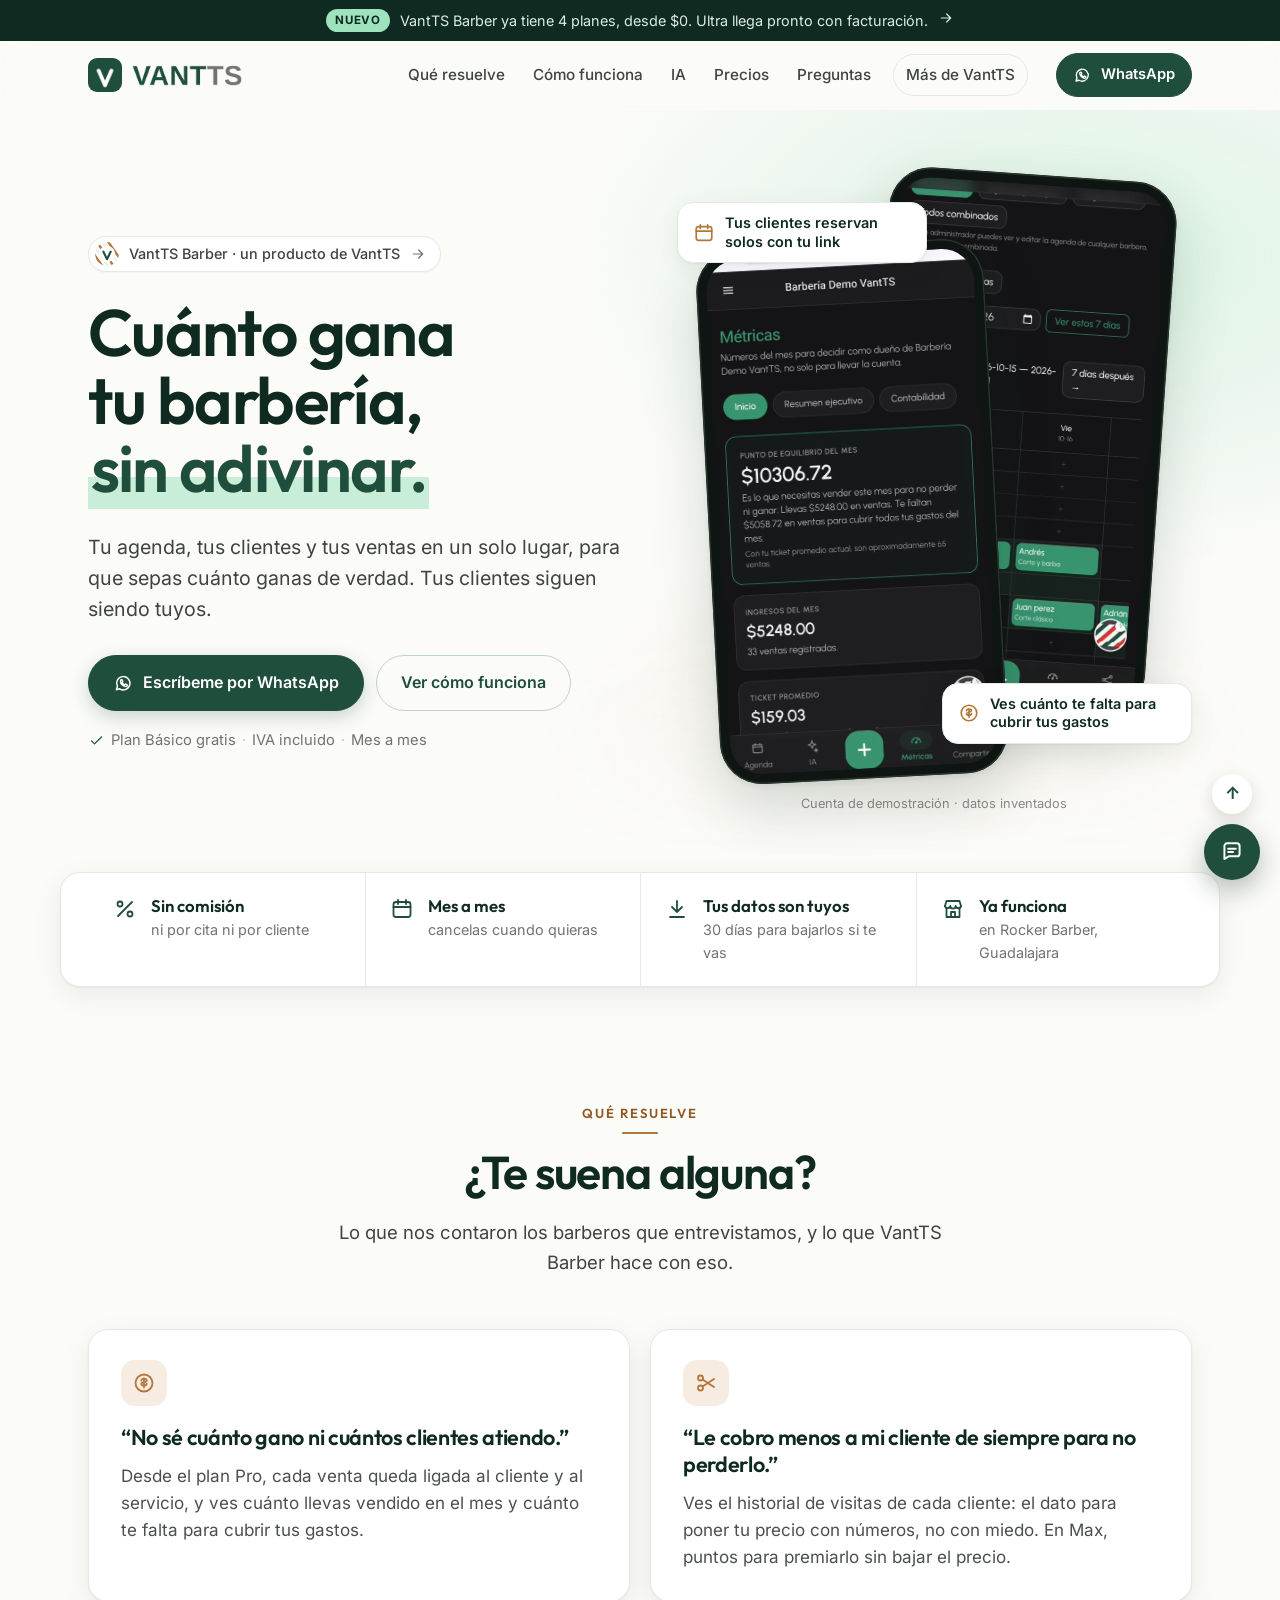
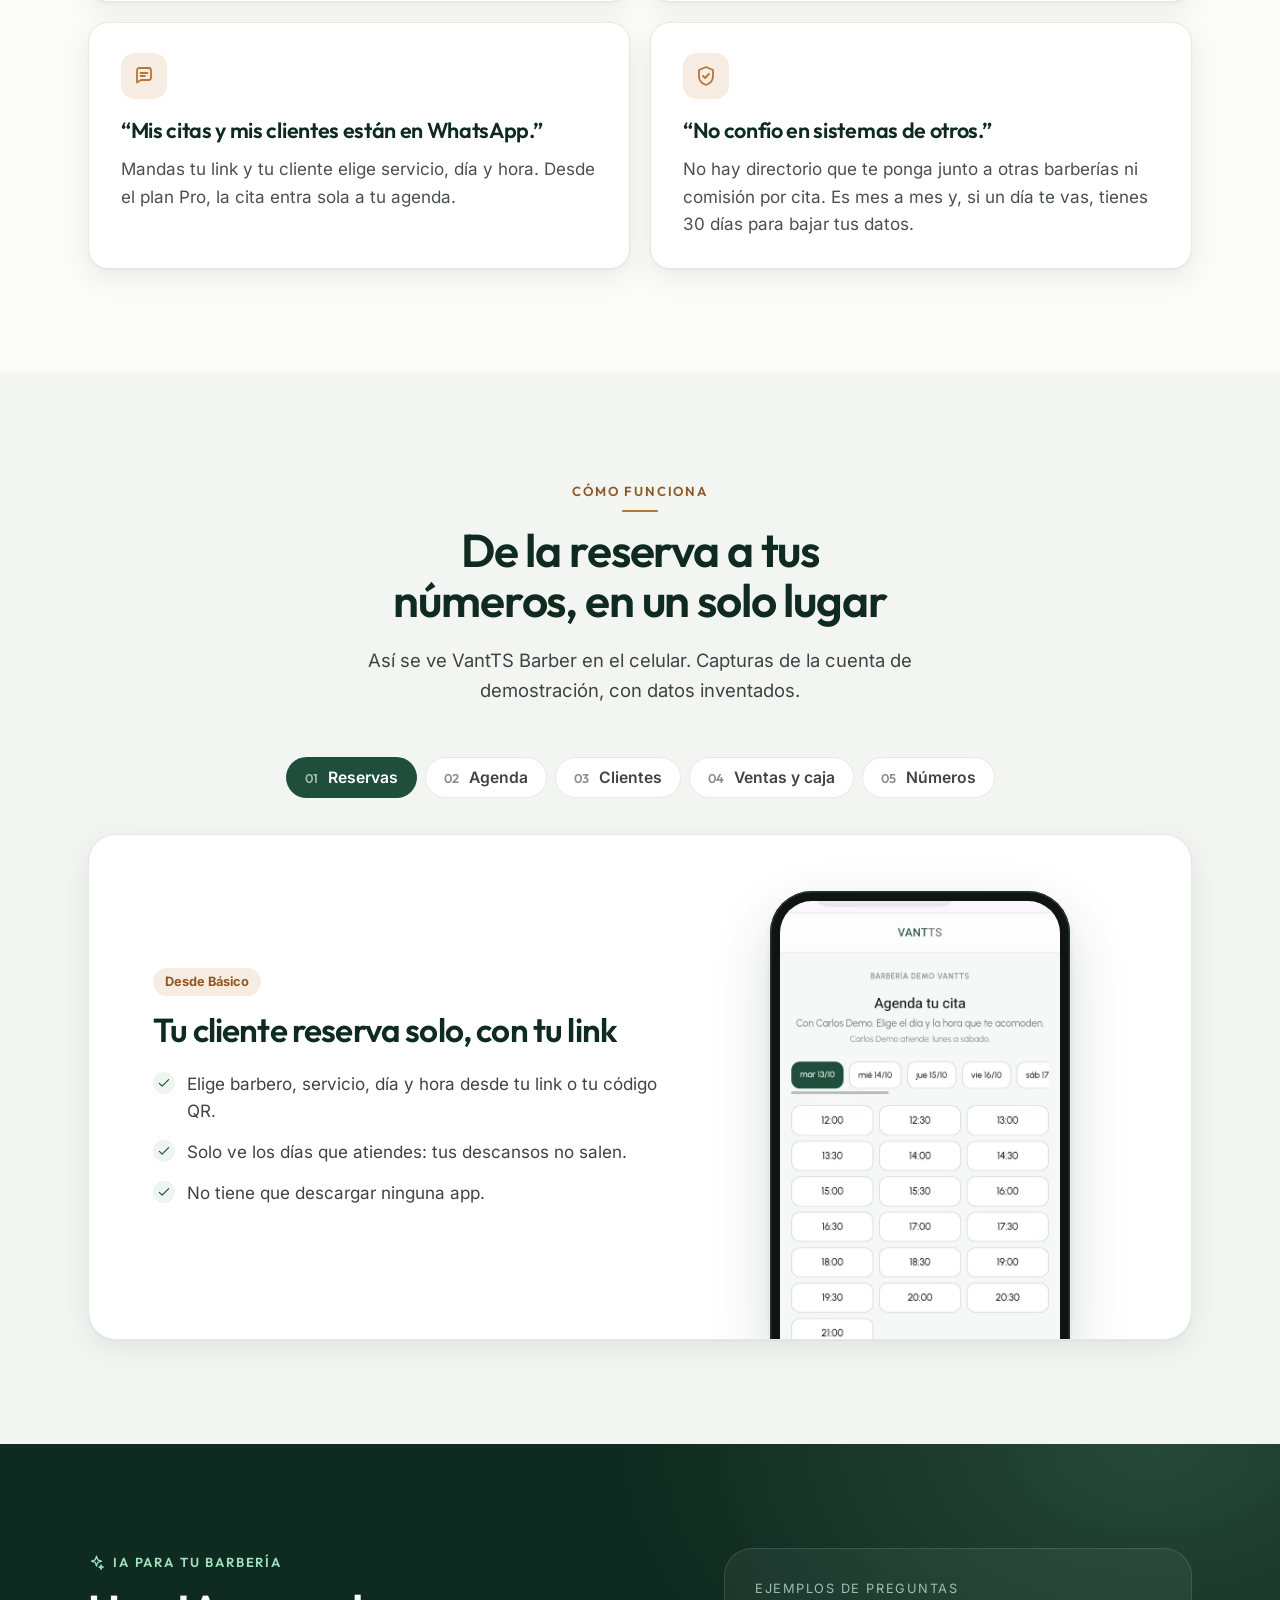
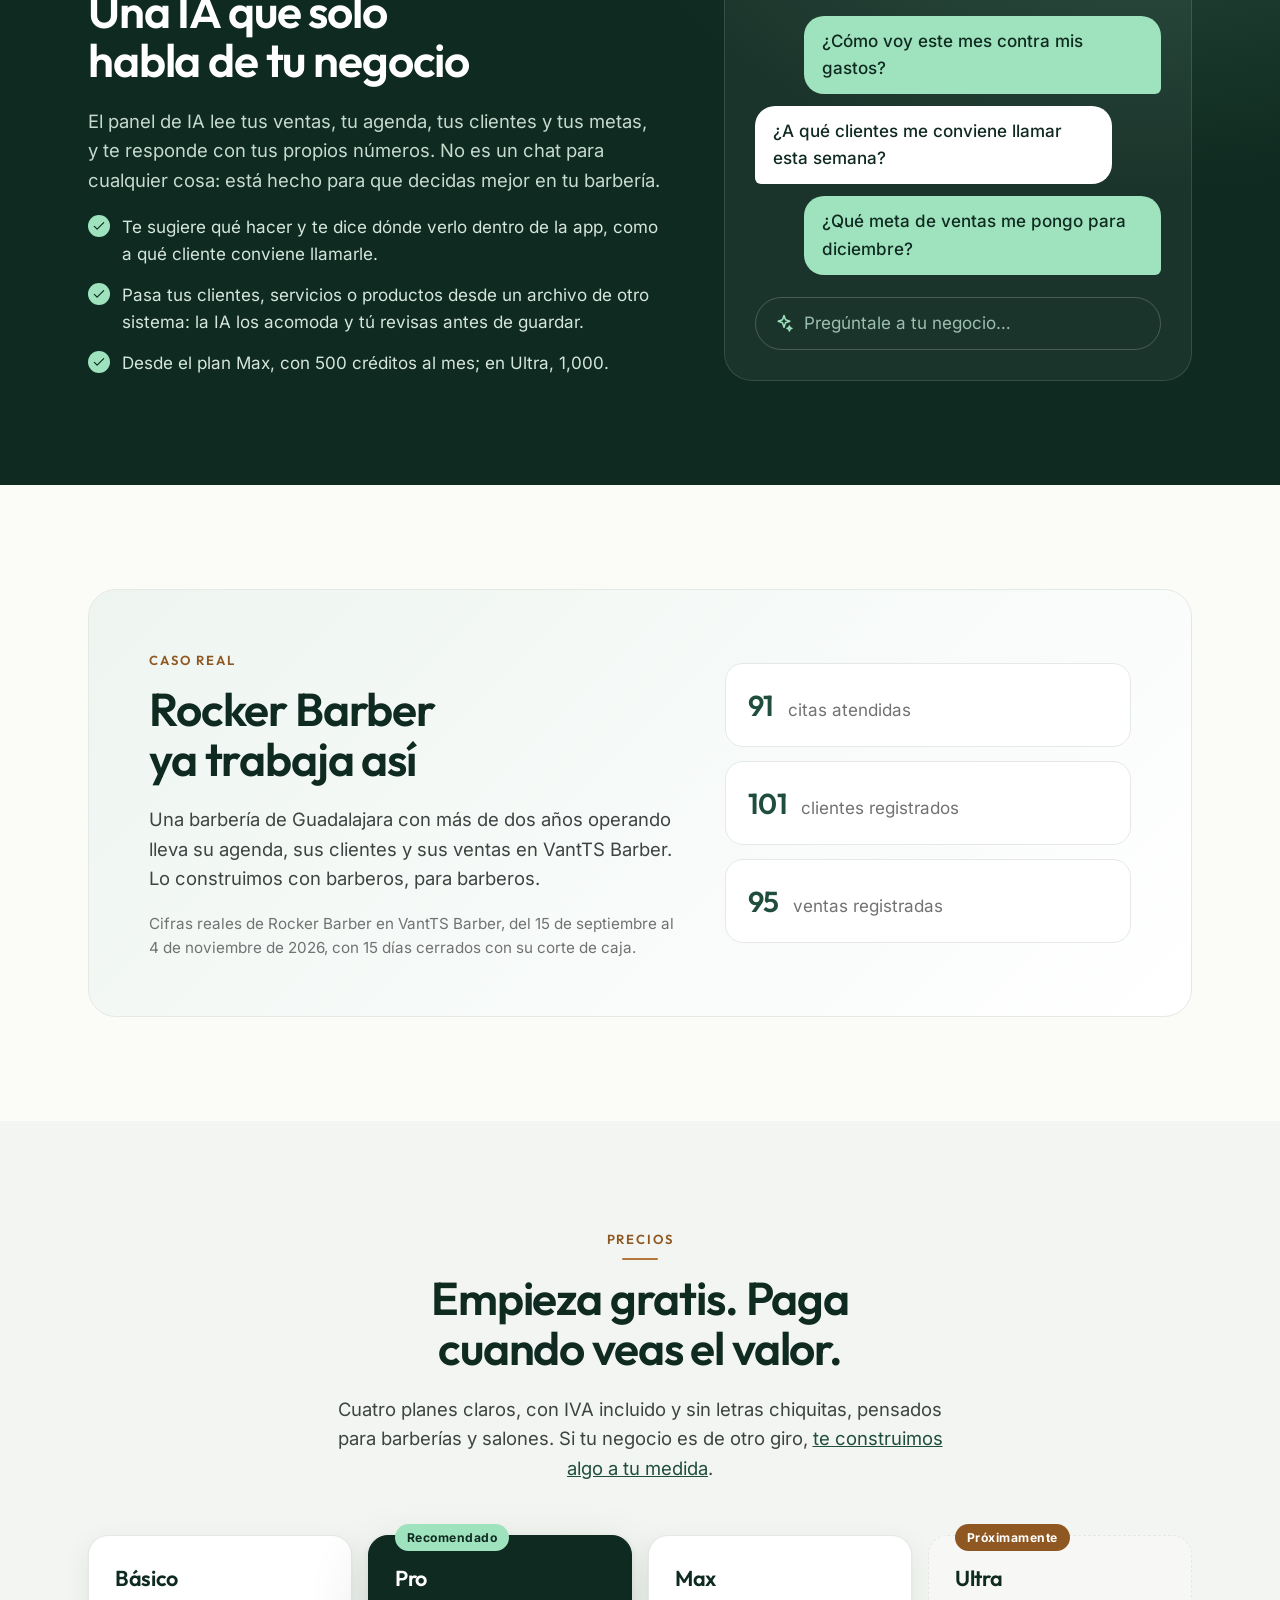
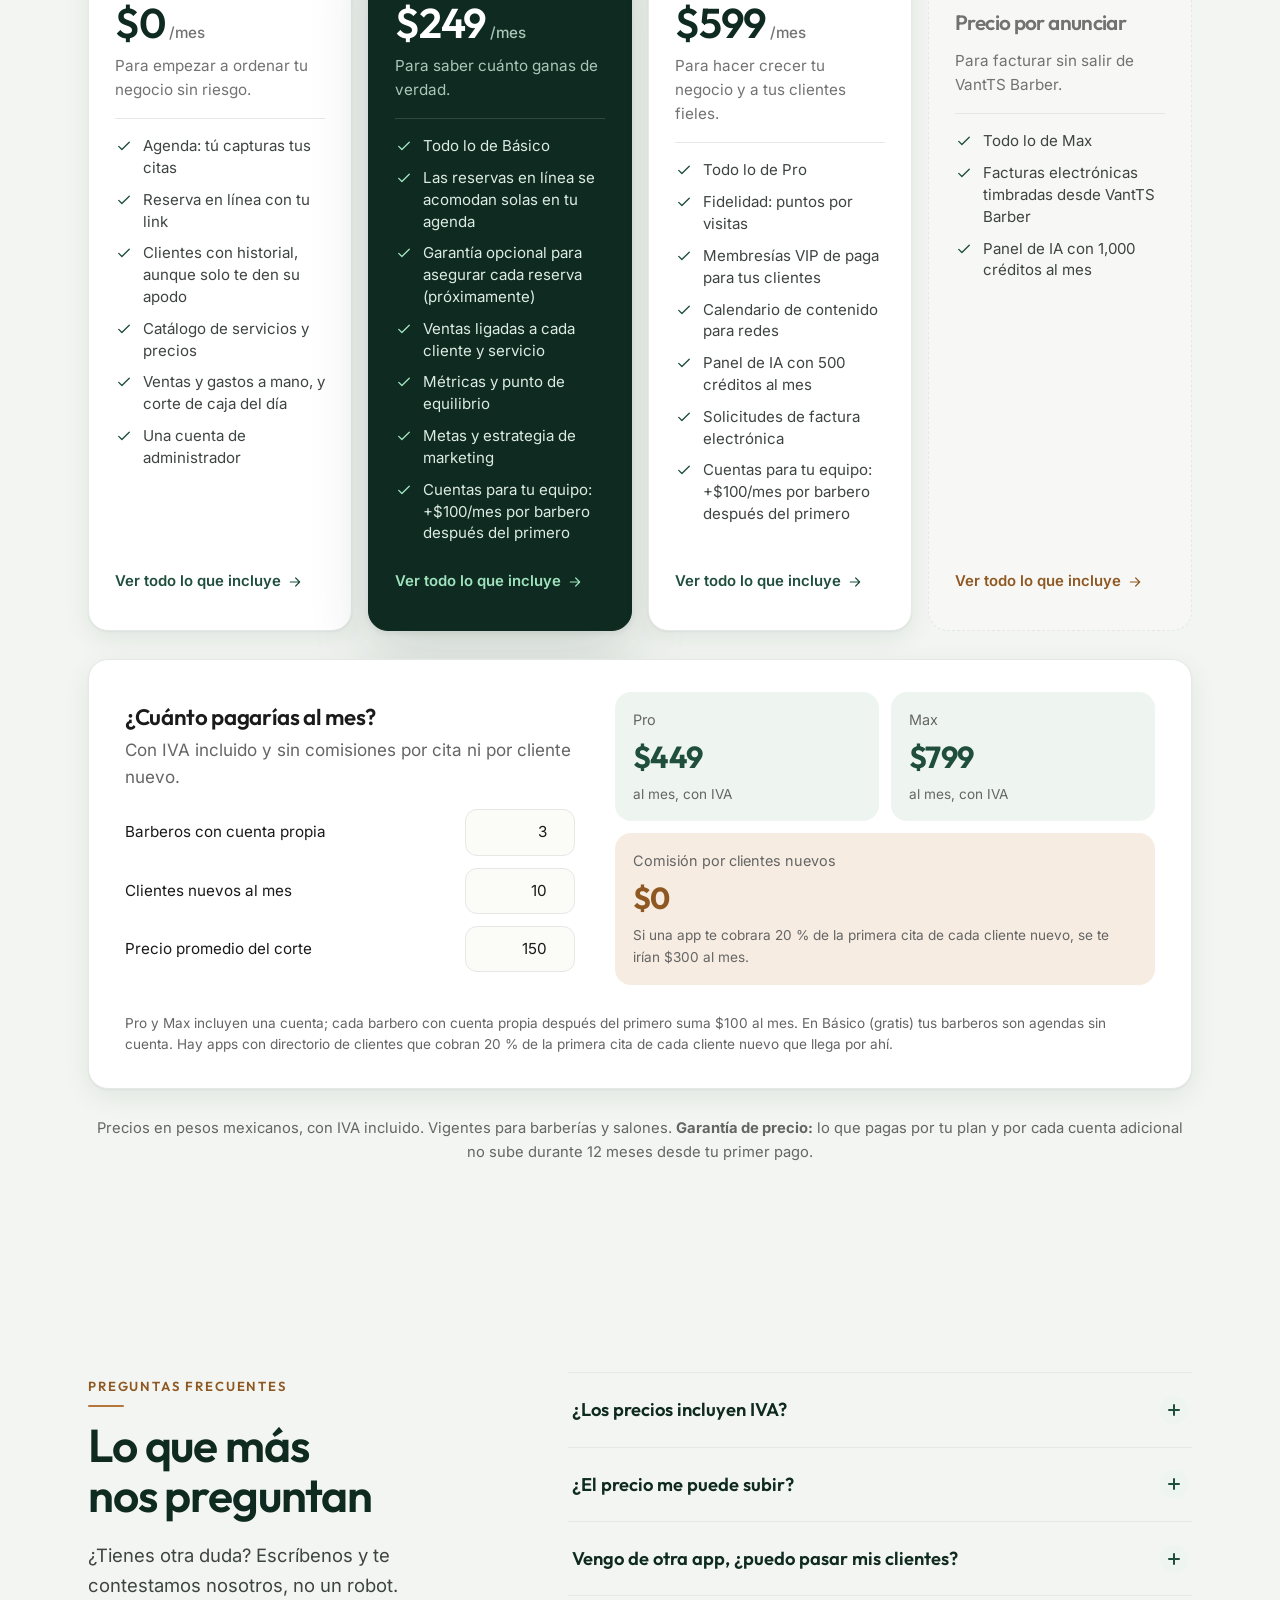
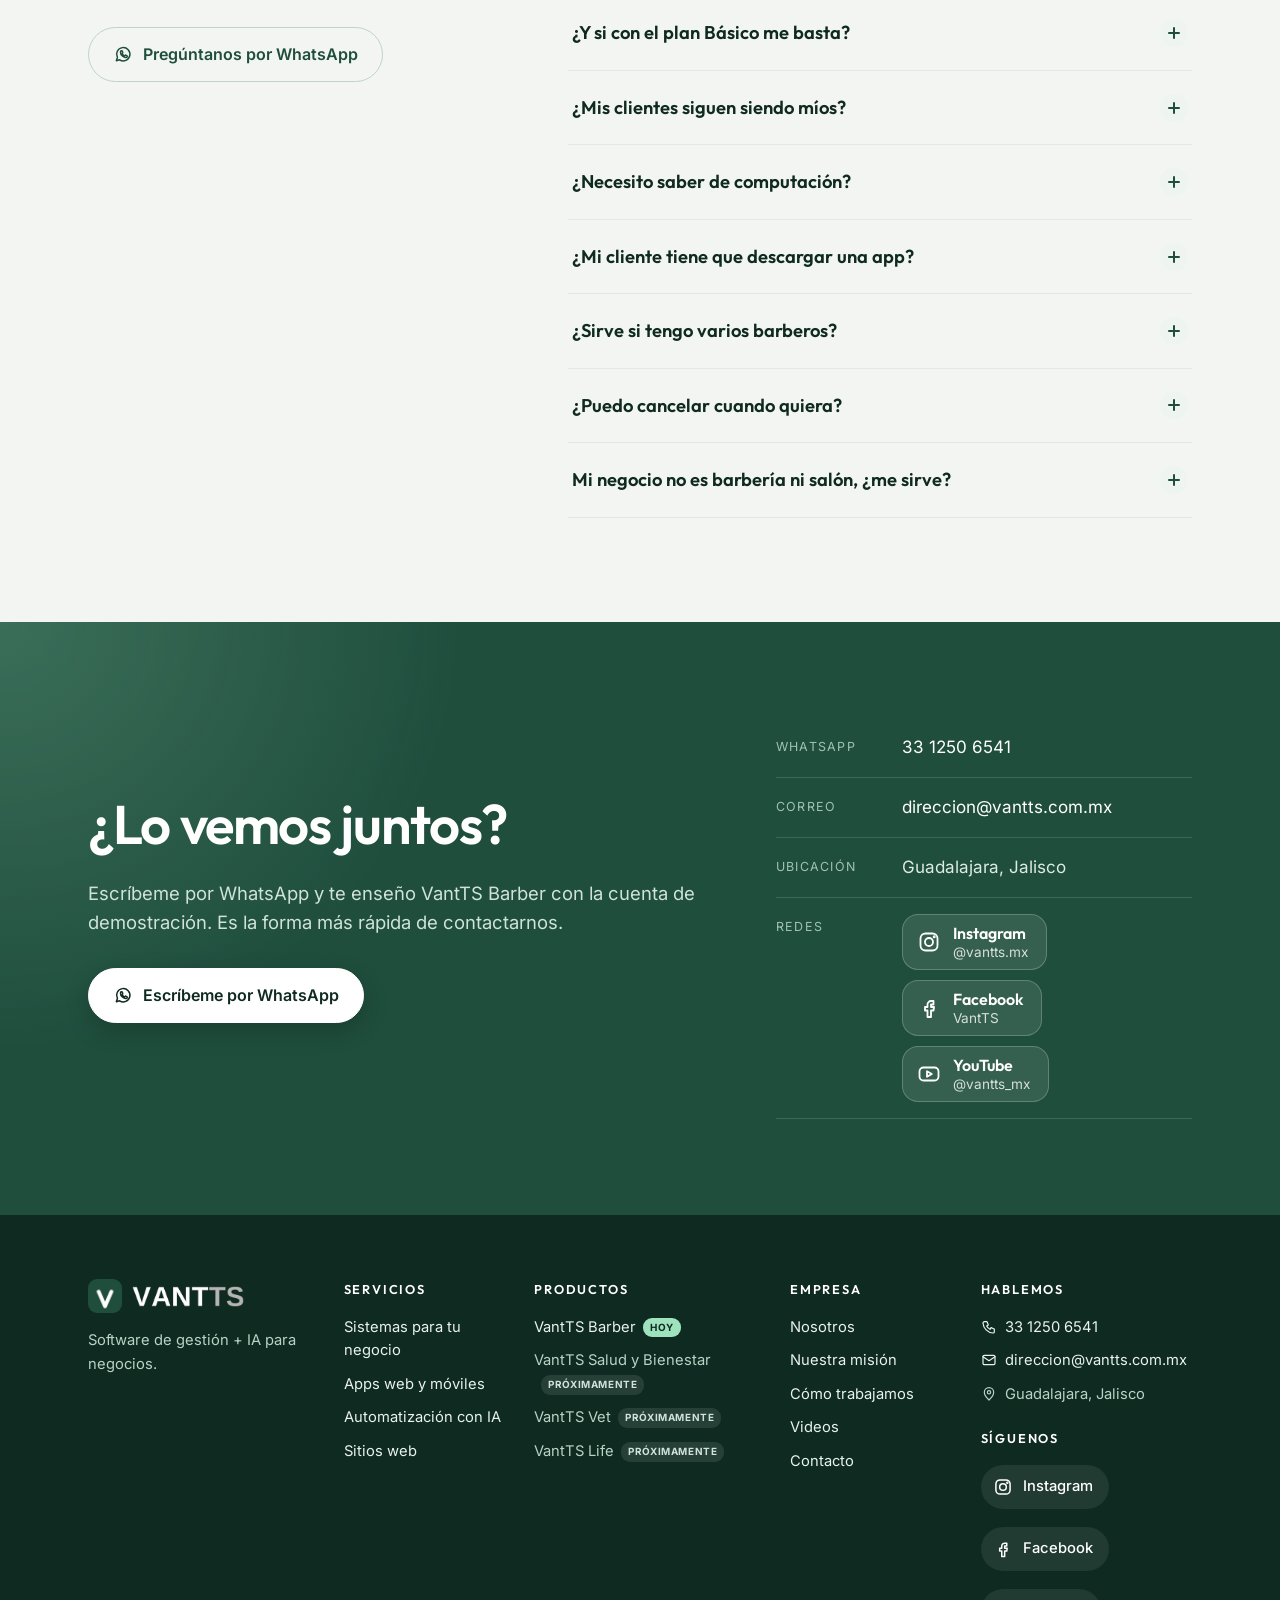
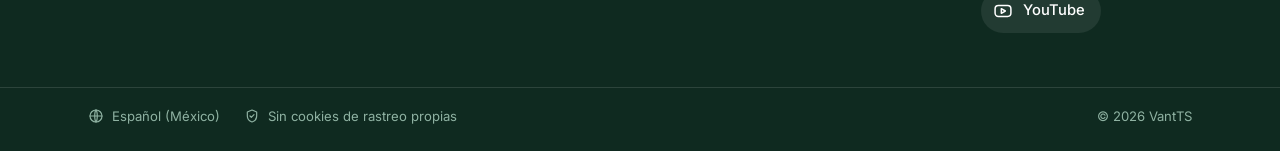
==== commit a20643b1: "Pie: sin cookies de rastreo propias" ====
--- a/barber/index.html
+++ b/barber/index.html
@@ -490,7 +490,7 @@
   <div class="pie-base">
     <div class="pie-base-in">
       <span><svg class="pie-ico" viewBox="0 0 24 24" aria-hidden="true"><circle cx="12" cy="12" r="9"/><path d="M3 12h18M12 3c2.5 2.7 2.5 15.3 0 18M12 3c-2.5 2.7-2.5 15.3 0 18"/></svg>Español (México)</span>
-      <span><svg class="pie-ico" viewBox="0 0 24 24" aria-hidden="true"><path d="M12 3l7 3v6c0 4.4-3 7.7-7 9-4-1.3-7-4.6-7-9V6z"/><path d="M9 12l2 2 4-4"/></svg>Sin cookies de rastreo</span>
+      <span><svg class="pie-ico" viewBox="0 0 24 24" aria-hidden="true"><path d="M12 3l7 3v6c0 4.4-3 7.7-7 9-4-1.3-7-4.6-7-9V6z"/><path d="M9 12l2 2 4-4"/></svg>Sin cookies de rastreo propias</span>
       <span class="pie-espacio"></span>
       <span>© 2026 VantTS</span>
     </div>
